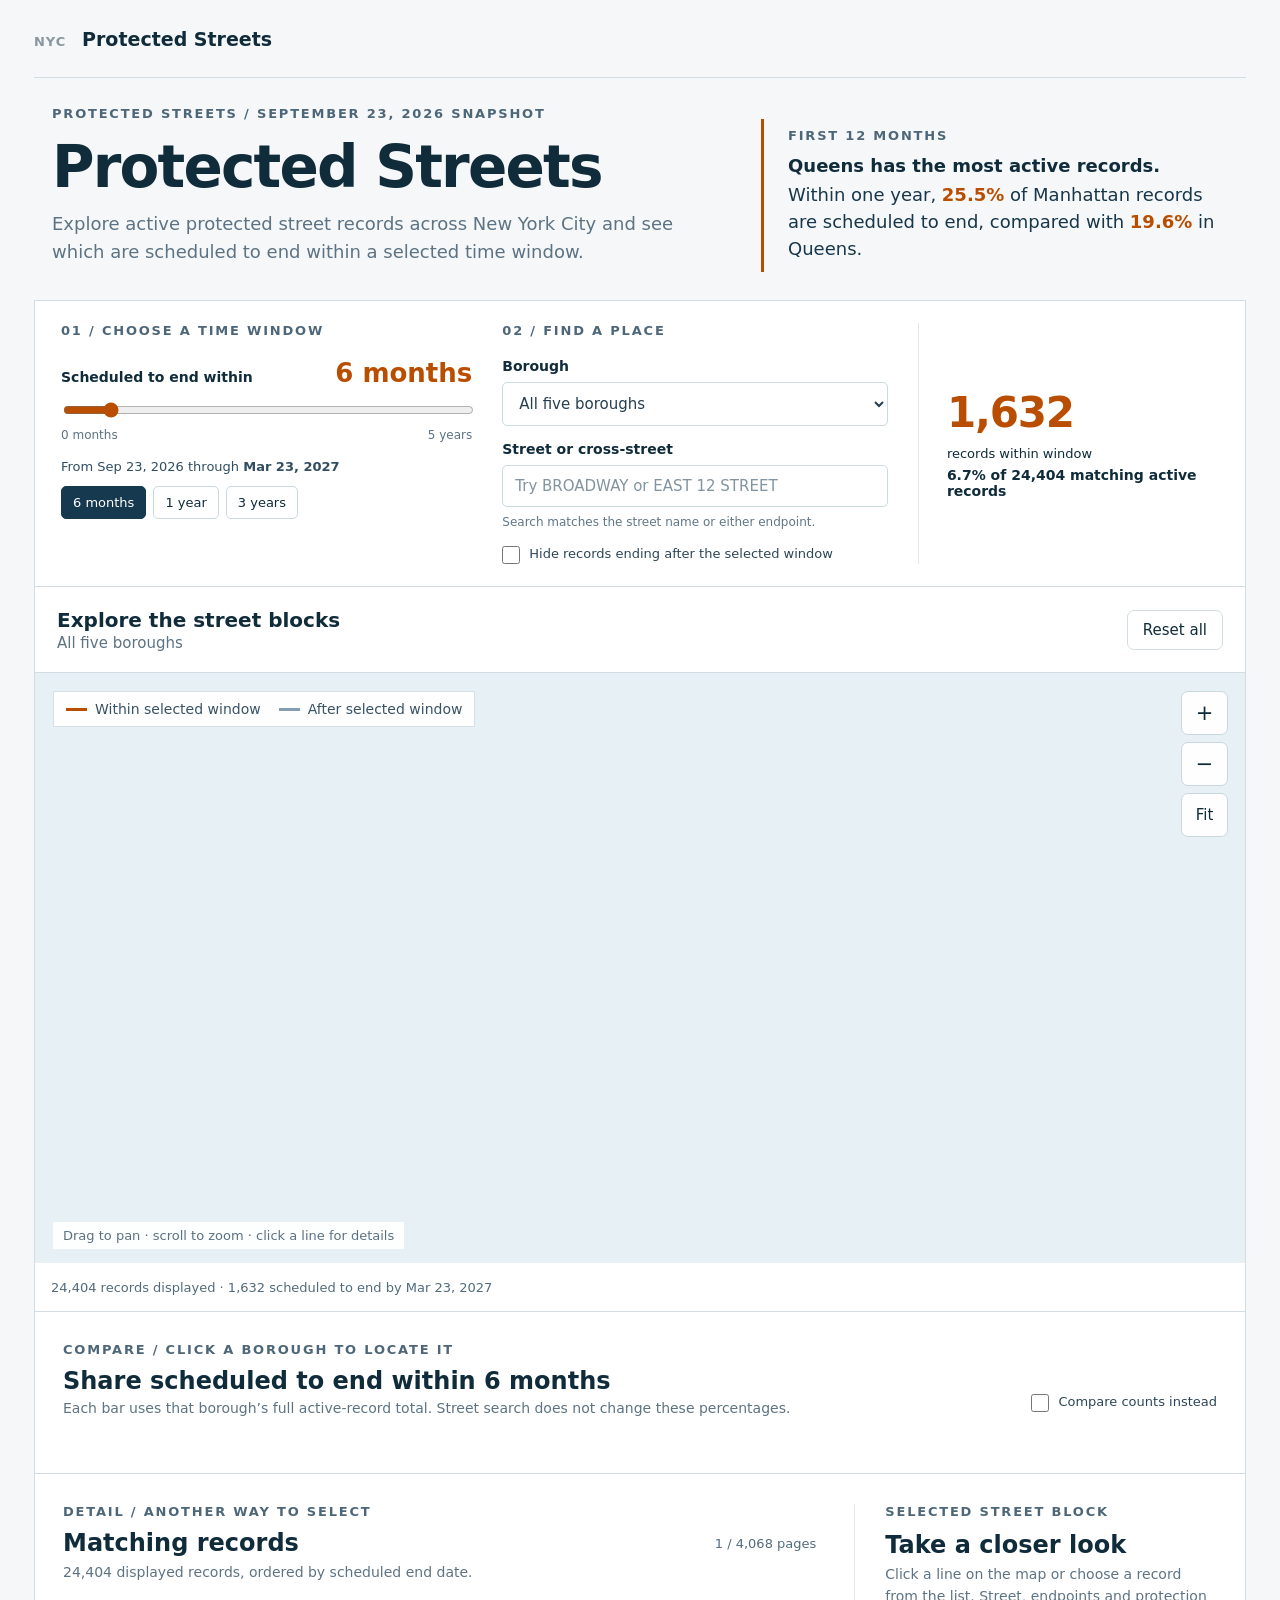
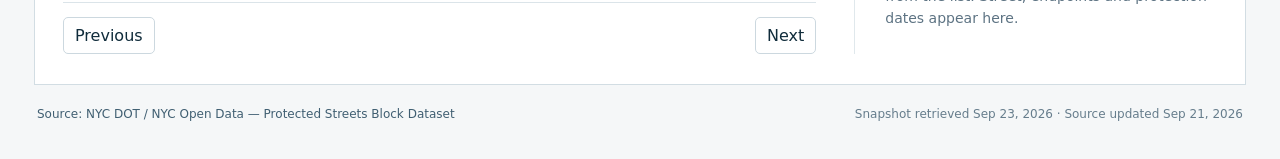
==== index.html @ 44df9398 "Add files via upload Upload interactive protected streets website" ====
<!doctype html>
<html lang="en">
<head>
<meta charset="utf-8">
<meta name="viewport" content="width=device-width,initial-scale=1">
<title>NYC Protected Streets</title>
<link rel="stylesheet" href="styles.css">
</head>
<body>
<div class="page">
  <nav class="sitebar" aria-label="Site header">
    <div class="brand"><span class="brand-city">NYC</span><span>Protected Streets</span></div>
  </nav>

  <header class="hero">
    <div class="hero-copy">
      <div class="eyebrow">PROTECTED STREETS / SEPTEMBER 23, 2026 SNAPSHOT</div>
      <h1>Protected Streets</h1>
      <p class="subtitle">Explore active protected street records across New York City and see which are scheduled to end within a selected time window.</p>
    </div>
    <div class="insight">
      <div class="kicker">FIRST 12 MONTHS</div>
      <strong>Queens has the most active records.</strong>
      <p>Within one year, <b>25.5%</b> of Manhattan records are scheduled to end, compared with <b>19.6%</b> in Queens.</p>
    </div>
  </header>

  <section class="controls-card" aria-label="Map controls">
    <div class="control-block">
      <div class="step">01 / CHOOSE A TIME WINDOW</div>
      <div class="window-row"><span class="side-label">Scheduled to end within</span><span class="big" id="monthBig">6 months</span></div>
      <input id="months" type="range" min="0" max="60" value="6" step="1" aria-label="Months from September 23 2026">
      <div class="range-labels"><span>0 months</span><span>5 years</span></div>
      <div class="date-line" id="dateLine">From Sep 23, 2026 through <strong>Mar 23, 2027</strong></div>
      <div class="presets"><button data-m="6" class="active">6 months</button><button data-m="12">1 year</button><button data-m="36">3 years</button></div>
    </div>

    <div class="control-block">
      <div class="step">02 / FIND A PLACE</div>
      <div class="field"><label for="borough">Borough</label><select id="borough"><option value="ALL">All five boroughs</option><option value="M">Manhattan</option><option value="X">Bronx</option><option value="B">Brooklyn</option><option value="Q">Queens</option><option value="S">Staten Island</option></select></div>
      <div class="field"><label for="search">Street or cross-street</label><input id="search" type="text" placeholder="Try BROADWAY or EAST 12 STREET"><p class="hint">Search matches the street name or either endpoint.</p></div>
      <label class="check"><input id="hideLater" type="checkbox"><span>Hide records ending after the selected window</span></label>
    </div>

    <div class="metric" aria-live="polite">
      <div class="metric-line"><span class="num" id="metricNum">1,632</span><span class="desc">records within window</span></div>
      <div class="pct" id="metricPct">6.7% of 24,404 matching active records</div>
    </div>
  </section>

  <section class="map-card">
    <div class="maphead">
      <div><h2>Explore the street blocks</h2><p id="scopeSubtitle">All five boroughs</p></div>
      <button class="reset" id="resetBtn">Reset all</button>
    </div>
    <div class="mapwrap" id="mapwrap">
      <canvas id="map" tabindex="0" aria-label="Interactive map of protected street block records"></canvas>
      <div class="legend"><span><i class="swatch soon"></i>Within selected window</span><span><i class="swatch later"></i>After selected window</span></div>
      <div class="maptools"><button id="zoomIn" aria-label="Zoom in">+</button><button id="zoomOut" aria-label="Zoom out">−</button><button id="fitBtn">Fit</button></div>
      <div class="details" id="details"><button class="close" id="detailsClose" aria-label="Close details">×</button><h3 id="detailTitle"></h3><p id="detailText"></p></div>
      <div class="maphelp">Drag to pan · scroll to zoom · click a line for details</div>
    </div>
    <div class="mapfoot"><span id="footCount">24,404 records displayed · 1,632 scheduled to end by Mar 23, 2027</span></div>
  </section>

  <section class="compare-section">
    <div class="section-kicker">COMPARE / CLICK A BOROUGH TO LOCATE IT</div>
    <div class="compare-title-row">
      <div><h2 id="compareTitle">Share scheduled to end within 6 months</h2><p>Each bar uses that borough’s full active-record total. Street search does not change these percentages.</p></div>
      <label class="check compare-toggle"><input id="compareCounts" type="checkbox"><span>Compare counts instead</span></label>
    </div>
    <div class="bars" id="bars"></div>
  </section>

  <section class="records-section">
    <div class="records-list-wrap">
      <div class="section-kicker">DETAIL / ANOTHER WAY TO SELECT</div>
      <div class="records-heading"><div><h2>Matching records</h2><p id="recordSummary">24,404 displayed records, ordered by scheduled end date.</p></div><div class="page-count" id="pageCount">1 / 4,068 pages</div></div>
      <div class="record-list" id="recordList"></div>
      <div class="pager"><button id="prevPage">Previous</button><button id="nextPage">Next</button></div>
    </div>
    <div class="selected-panel">
      <div class="section-kicker">SELECTED STREET BLOCK</div>
      <h2 id="selectedHeading">Take a closer look</h2>
      <p id="selectedBody">Click a line on the map or choose a record from the list. Street, endpoints and protection dates appear here.</p>
    </div>
  </section>

  <footer class="source-footer">
    <a href="https://data.cityofnewyork.us/Transportation/Protected-Streets-Block-Dataset-/wyih-3nzf" target="_blank" rel="noopener">Source: NYC DOT / NYC Open Data — Protected Streets Block Dataset</a>
    <span>Snapshot retrieved Sep 23, 2026 · Source updated Sep 21, 2026</span>
  </footer>
</div>

<script src="data/streets.js"></script>
<script src="app.js"></script>
</body>
</html>
---- styles.css ----
:root{
  --ink:#102c3b;--muted:#5d7383;--rule:#d2dde3;--page:#f5f7f8;--paper:#fff;
  --map:#e7f0f5;--later:#819daf;--soon:#b94d00;--navy:#17394f;--soft:#f7fafb;
}
*{box-sizing:border-box}
html,body{margin:0;padding:0;background:var(--page);color:var(--ink);font-family:Inter,ui-sans-serif,system-ui,-apple-system,BlinkMacSystemFont,"Segoe UI",Arial,sans-serif}
body{min-height:100vh}button,input,select{font:inherit}button{color:var(--ink)}
.page{max-width:1460px;margin:0 auto;padding:0 34px 38px}
.sitebar{height:78px;display:flex;align-items:center;border-bottom:1px solid var(--rule);margin-bottom:28px}
.brand{display:flex;gap:16px;align-items:baseline;font-size:19px;font-weight:800}.brand-city{font-size:13px;color:#8a969f;letter-spacing:.9px}
.hero{display:grid;grid-template-columns:1.22fr .9fr;gap:76px;align-items:start;margin:0 18px 28px}
.eyebrow,.kicker,.section-kicker,.step{font-size:13px;letter-spacing:1.8px;font-weight:800;color:#4d6779;text-transform:uppercase}
h1{font-size:58px;line-height:1;letter-spacing:-1.8px;margin:17px 0 14px;font-weight:820}.subtitle{font-size:18px;line-height:1.55;color:var(--muted);max-width:720px;margin:0}
.insight{border-left:3px solid var(--soon);padding:9px 0 10px 24px;margin-top:13px}.insight .kicker{margin-bottom:12px}.insight strong{display:block;font-size:18px;margin-bottom:5px}.insight p{font-size:18px;line-height:1.5;margin:0;color:#18374a}.insight b{color:var(--soon)}
.controls-card{background:var(--paper);border:1px solid var(--rule);display:grid;grid-template-columns:1.12fr 1.05fr .82fr;gap:30px;padding:22px 26px;margin-bottom:0}
.control-block{min-width:0}.step{margin-bottom:20px}.window-row{display:flex;justify-content:space-between;gap:16px;align-items:baseline;margin-bottom:12px}.side-label{font-size:14px;font-weight:750}.big{font-size:26px;color:var(--soon);font-weight:820;white-space:nowrap}
input[type=range]{width:100%;accent-color:var(--soon)}.range-labels{display:flex;justify-content:space-between;font-size:12px;color:var(--muted);margin:6px 0 17px}.date-line{font-size:13px;color:#314e61;margin-bottom:12px}.date-line strong{font-weight:800}.presets{display:flex;gap:7px}.presets button{padding:8px 11px;border:1px solid #cbd8df;border-radius:5px;background:#fff;cursor:pointer;font-size:13px}.presets button.active{background:var(--navy);border-color:var(--navy);color:#fff}
.field{margin-bottom:15px}.field label{display:block;font-size:14px;font-weight:750;margin-bottom:8px}.field select,.field input[type=text]{width:100%;border:1px solid #cbd9e1;border-radius:5px;background:#fff;padding:11px 12px;font-size:15px;color:#253f51}.field input::placeholder{color:#8294a0}.hint{font-size:12px;color:#607687;line-height:1.45;margin:7px 0 0}.check{display:flex;gap:9px;align-items:flex-start;font-size:13px;color:#2c4658}.check input{width:18px;height:18px;margin:0;accent-color:var(--navy);flex:0 0 auto}
.metric{border-left:1px solid #e0e8ec;padding-left:28px;display:flex;flex-direction:column;justify-content:center}.metric-line{display:flex;gap:9px;align-items:baseline;flex-wrap:wrap}.metric .num{font-size:42px;color:var(--soon);font-weight:820;letter-spacing:-1.2px}.metric .desc{font-size:13px}.metric .pct{font-size:14px;font-weight:780;margin-top:6px}
.map-card{background:var(--paper);border:1px solid var(--rule);border-top:0}.maphead{height:86px;display:flex;align-items:center;justify-content:space-between;padding:0 22px;border-bottom:1px solid var(--rule)}.maphead h2{font-size:20px;margin:0 0 2px}.maphead p{margin:0;font-size:15px;color:var(--muted)}.reset{border:1px solid var(--rule);background:#fff;border-radius:7px;padding:10px 15px;font-size:15px;cursor:pointer}.reset:hover{background:var(--soft)}
.mapwrap{position:relative;height:590px;overflow:hidden;background:var(--map)}#map{width:100%;height:100%;display:block;cursor:grab;outline:none;touch-action:none}.dragging #map{cursor:grabbing}
.legend{position:absolute;top:18px;left:18px;background:rgba(255,255,255,.94);border:1px solid #d6e0e5;padding:9px 12px;display:flex;gap:18px;font-size:14px;color:#385266;z-index:2}.legend span{display:flex;align-items:center;gap:8px}.swatch{width:21px;height:3px;display:inline-block}.soon{background:var(--soon)}.later{background:var(--later)}
.maptools{position:absolute;right:17px;top:18px;display:flex;flex-direction:column;gap:7px;z-index:2}.maptools button{width:47px;height:44px;background:rgba(255,255,255,.96);border:1px solid #c9d7df;border-radius:7px;font-size:21px;cursor:pointer}.maptools button:last-child{font-size:15px}.maphelp{position:absolute;left:18px;bottom:14px;background:rgba(255,255,255,.92);padding:6px 10px;font-size:13px;color:#5a7182;z-index:2}
.details{position:absolute;left:18px;bottom:54px;max-width:430px;background:rgba(255,255,255,.98);border:1px solid #cbd9e1;box-shadow:0 7px 22px rgba(16,44,59,.14);padding:14px 38px 14px 15px;z-index:5;display:none}.details.show{display:block}.details h3{font-size:15px;margin:0 0 5px}.details p{font-size:13px;line-height:1.5;margin:2px 0;color:#4d6575}.details .close{position:absolute;right:9px;top:7px;border:0;background:transparent;font-size:20px;cursor:pointer;color:#5e7585}.mapfoot{height:48px;display:flex;align-items:center;padding:0 16px;font-size:13px;color:#526b7c}
.compare-section,.records-section{background:#fff;border:1px solid var(--rule);border-top:0;padding:30px 28px}.compare-title-row{display:flex;justify-content:space-between;gap:30px;align-items:flex-end;margin-top:10px}.compare-title-row h2{font-size:24px;margin:0 0 5px}.compare-title-row p{margin:0;color:var(--muted);font-size:14px}.compare-toggle{white-space:nowrap;margin-bottom:4px}.bars{margin-top:27px;display:grid;gap:19px}.bar-row{display:grid;grid-template-columns:120px 1fr 95px;gap:16px;align-items:center;cursor:pointer;border-radius:6px;padding:3px 5px}.bar-row:hover{background:#f7fafb}.bar-label{font-size:14px}.bar-track{height:12px;background:#edf2f5;border-radius:999px;overflow:hidden}.bar-fill{height:100%;background:var(--soon);border-radius:999px;min-width:1px}.bar-value{text-align:right;font-size:13px;color:#314d5f;font-variant-numeric:tabular-nums}.bar-row.active .bar-label{font-weight:800}.bar-row.active{outline:1px solid #d7e2e8}
.records-section{display:grid;grid-template-columns:1.35fr .65fr;gap:38px}.records-heading{display:flex;justify-content:space-between;gap:20px;align-items:start;margin-top:10px}.records-heading h2,.selected-panel h2{font-size:24px;margin:0 0 5px}.records-heading p,.selected-panel p{margin:0;color:var(--muted);font-size:14px;line-height:1.55}.page-count{font-size:13px;color:#536d7e;white-space:nowrap;padding-top:7px}.record-list{margin-top:18px;border-top:1px solid #dbe4e9}.record-row{display:grid;grid-template-columns:1fr auto;gap:18px;padding:14px 8px;border-bottom:1px solid #e2e9ed;cursor:pointer}.record-row:hover{background:#f8fafb}.record-row.selected{background:#fff8f2}.record-street{font-weight:790;font-size:14px;margin-bottom:3px}.record-meta{font-size:13px;color:#5f7483}.record-date{font-size:13px;white-space:nowrap;color:#314d5f}.pager{display:flex;justify-content:space-between;margin-top:14px}.pager button{border:1px solid #ccd8df;background:#fff;border-radius:5px;padding:8px 11px;cursor:pointer}.pager button:disabled{opacity:.35;cursor:not-allowed}.selected-panel{border-left:1px solid #e0e8ec;padding-left:30px}.selected-panel .section-kicker{margin-bottom:12px}.selected-panel .selected-details{margin-top:16px;padding-top:14px;border-top:1px solid #dbe4e9}.selected-details b{display:block;font-size:12px;letter-spacing:.4px;text-transform:uppercase;color:#5f7483;margin-bottom:3px}.selected-details span{font-size:14px;line-height:1.45}.selected-details div{margin-bottom:12px}
.source-footer{display:flex;justify-content:space-between;gap:20px;align-items:center;padding:22px 3px 0;color:#667d8c;font-size:12px}.source-footer a{color:#405f72;text-decoration:none}.source-footer a:hover{text-decoration:underline}
@media(max-width:980px){.page{padding:0 20px 30px}.hero{grid-template-columns:1fr;gap:20px;margin:0 0 24px}.insight{margin-top:0}.controls-card{grid-template-columns:1fr 1fr}.metric{grid-column:1/-1;border-left:0;border-top:1px solid #e0e8ec;padding:18px 0 0}.mapwrap{height:520px}.records-section{grid-template-columns:1fr}.selected-panel{border-left:0;border-top:1px solid #e0e8ec;padding:25px 0 0}.source-footer{flex-direction:column;align-items:flex-start}h1{font-size:48px}}
@media(max-width:640px){.page{padding:0 10px 24px}.sitebar{height:62px;margin-bottom:20px}.brand{font-size:17px}.hero{margin:0 5px 20px}h1{font-size:42px}.subtitle,.insight p{font-size:15px}.controls-card{grid-template-columns:1fr;padding:19px 17px}.metric{grid-column:auto}.maphead{padding:0 15px}.mapwrap{height:470px}.legend{gap:10px;font-size:12px;flex-wrap:wrap;right:72px}.maphelp{font-size:11px}.compare-section,.records-section{padding:25px 18px}.compare-title-row{display:block}.compare-toggle{margin-top:15px}.bar-row{grid-template-columns:92px 1fr 74px;gap:9px}.source-footer{padding:18px 5px 0}.records-heading{display:block}.page-count{margin-top:8px}.record-row{grid-template-columns:1fr}.record-date{justify-self:start}}
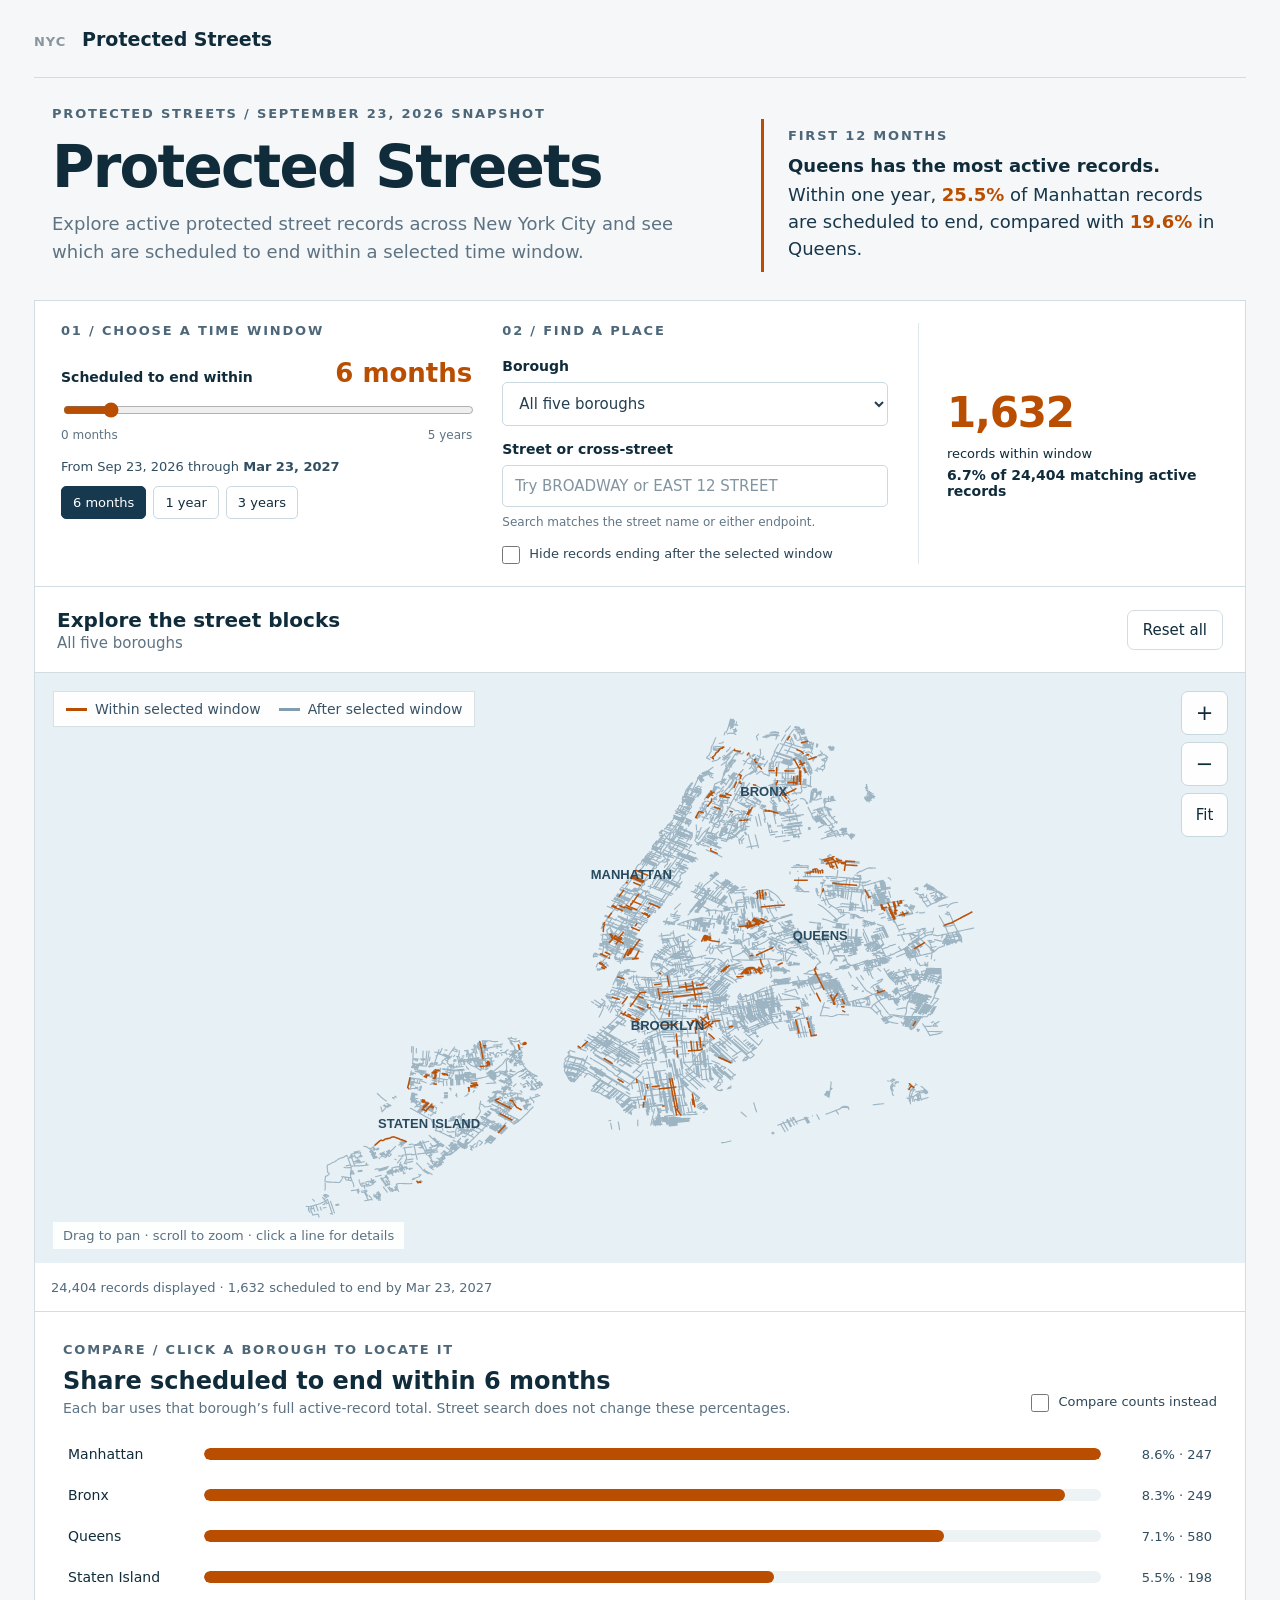
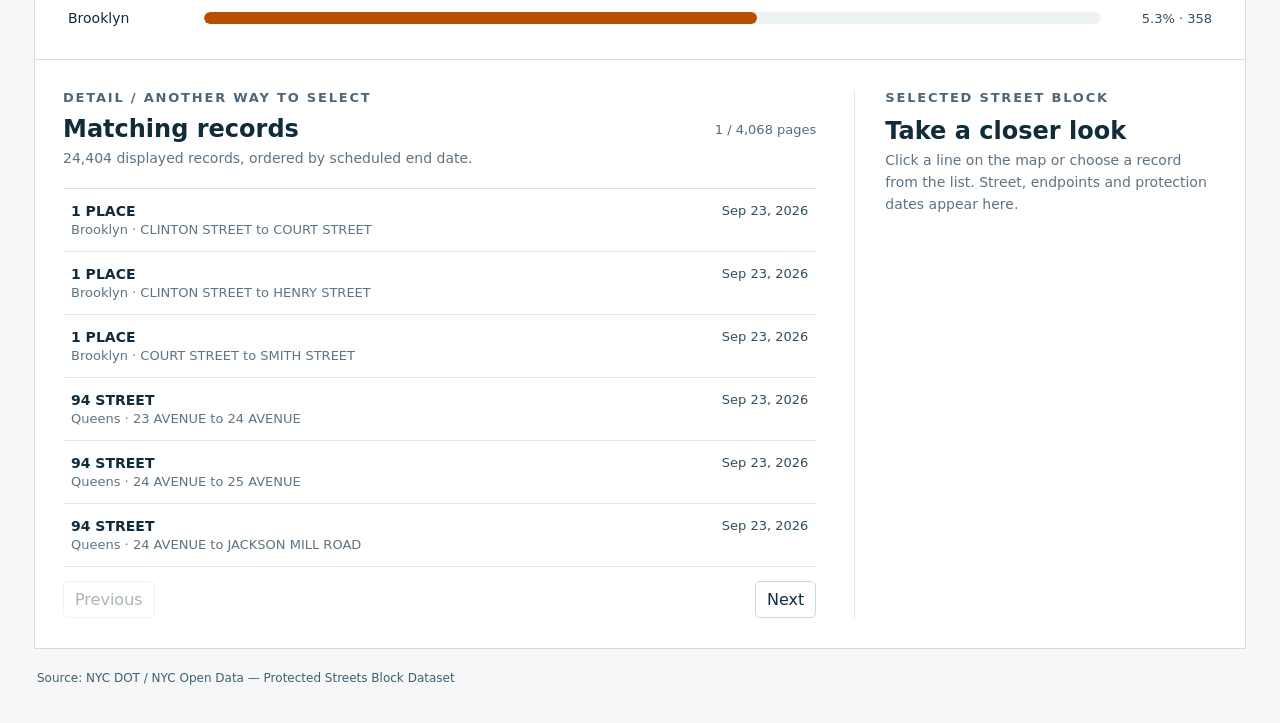
==== commit 0ab30c1f: "Add files via upload" ====
--- a/index.html
+++ b/index.html
@@ -4,7 +4,38 @@
 <meta charset="utf-8">
 <meta name="viewport" content="width=device-width,initial-scale=1">
 <title>NYC Protected Streets</title>
-<link rel="stylesheet" href="styles.css">
+<style>
+:root{
+  --ink:#102c3b;--muted:#5d7383;--rule:#d2dde3;--page:#f5f7f8;--paper:#fff;
+  --map:#e7f0f5;--later:#819daf;--soon:#b94d00;--navy:#17394f;--soft:#f7fafb;
+}
+*{box-sizing:border-box}
+html,body{margin:0;padding:0;background:var(--page);color:var(--ink);font-family:Inter,ui-sans-serif,system-ui,-apple-system,BlinkMacSystemFont,"Segoe UI",Arial,sans-serif}
+body{min-height:100vh}button,input,select{font:inherit}button{color:var(--ink)}
+.page{max-width:1460px;margin:0 auto;padding:0 34px 38px}
+.sitebar{height:78px;display:flex;align-items:center;border-bottom:1px solid var(--rule);margin-bottom:28px}
+.brand{display:flex;gap:16px;align-items:baseline;font-size:19px;font-weight:800}.brand-city{font-size:13px;color:#8a969f;letter-spacing:.9px}
+.hero{display:grid;grid-template-columns:1.22fr .9fr;gap:76px;align-items:start;margin:0 18px 28px}
+.eyebrow,.kicker,.section-kicker,.step{font-size:13px;letter-spacing:1.8px;font-weight:800;color:#4d6779;text-transform:uppercase}
+h1{font-size:58px;line-height:1;letter-spacing:-1.8px;margin:17px 0 14px;font-weight:820}.subtitle{font-size:18px;line-height:1.55;color:var(--muted);max-width:720px;margin:0}
+.insight{border-left:3px solid var(--soon);padding:9px 0 10px 24px;margin-top:13px}.insight .kicker{margin-bottom:12px}.insight strong{display:block;font-size:18px;margin-bottom:5px}.insight p{font-size:18px;line-height:1.5;margin:0;color:#18374a}.insight b{color:var(--soon)}
+.controls-card{background:var(--paper);border:1px solid var(--rule);display:grid;grid-template-columns:1.12fr 1.05fr .82fr;gap:30px;padding:22px 26px;margin-bottom:0}
+.control-block{min-width:0}.step{margin-bottom:20px}.window-row{display:flex;justify-content:space-between;gap:16px;align-items:baseline;margin-bottom:12px}.side-label{font-size:14px;font-weight:750}.big{font-size:26px;color:var(--soon);font-weight:820;white-space:nowrap}
+input[type=range]{width:100%;accent-color:var(--soon)}.range-labels{display:flex;justify-content:space-between;font-size:12px;color:var(--muted);margin:6px 0 17px}.date-line{font-size:13px;color:#314e61;margin-bottom:12px}.date-line strong{font-weight:800}.presets{display:flex;gap:7px}.presets button{padding:8px 11px;border:1px solid #cbd8df;border-radius:5px;background:#fff;cursor:pointer;font-size:13px}.presets button.active{background:var(--navy);border-color:var(--navy);color:#fff}
+.field{margin-bottom:15px}.field label{display:block;font-size:14px;font-weight:750;margin-bottom:8px}.field select,.field input[type=text]{width:100%;border:1px solid #cbd9e1;border-radius:5px;background:#fff;padding:11px 12px;font-size:15px;color:#253f51}.field input::placeholder{color:#8294a0}.hint{font-size:12px;color:#607687;line-height:1.45;margin:7px 0 0}.check{display:flex;gap:9px;align-items:flex-start;font-size:13px;color:#2c4658}.check input{width:18px;height:18px;margin:0;accent-color:var(--navy);flex:0 0 auto}
+.metric{border-left:1px solid #e0e8ec;padding-left:28px;display:flex;flex-direction:column;justify-content:center}.metric-line{display:flex;gap:9px;align-items:baseline;flex-wrap:wrap}.metric .num{font-size:42px;color:var(--soon);font-weight:820;letter-spacing:-1.2px}.metric .desc{font-size:13px}.metric .pct{font-size:14px;font-weight:780;margin-top:6px}
+.map-card{background:var(--paper);border:1px solid var(--rule);border-top:0}.maphead{height:86px;display:flex;align-items:center;justify-content:space-between;padding:0 22px;border-bottom:1px solid var(--rule)}.maphead h2{font-size:20px;margin:0 0 2px}.maphead p{margin:0;font-size:15px;color:var(--muted)}.reset{border:1px solid var(--rule);background:#fff;border-radius:7px;padding:10px 15px;font-size:15px;cursor:pointer}.reset:hover{background:var(--soft)}
+.mapwrap{position:relative;height:590px;overflow:hidden;background:var(--map)}#map{width:100%;height:100%;display:block;cursor:grab;outline:none;touch-action:none}.dragging #map{cursor:grabbing}
+.legend{position:absolute;top:18px;left:18px;background:rgba(255,255,255,.94);border:1px solid #d6e0e5;padding:9px 12px;display:flex;gap:18px;font-size:14px;color:#385266;z-index:2}.legend span{display:flex;align-items:center;gap:8px}.swatch{width:21px;height:3px;display:inline-block}.soon{background:var(--soon)}.later{background:var(--later)}
+.maptools{position:absolute;right:17px;top:18px;display:flex;flex-direction:column;gap:7px;z-index:2}.maptools button{width:47px;height:44px;background:rgba(255,255,255,.96);border:1px solid #c9d7df;border-radius:7px;font-size:21px;cursor:pointer}.maptools button:last-child{font-size:15px}.maphelp{position:absolute;left:18px;bottom:14px;background:rgba(255,255,255,.92);padding:6px 10px;font-size:13px;color:#5a7182;z-index:2}
+.details{position:absolute;left:18px;bottom:54px;max-width:430px;background:rgba(255,255,255,.98);border:1px solid #cbd9e1;box-shadow:0 7px 22px rgba(16,44,59,.14);padding:14px 38px 14px 15px;z-index:5;display:none}.details.show{display:block}.details h3{font-size:15px;margin:0 0 5px}.details p{font-size:13px;line-height:1.5;margin:2px 0;color:#4d6575}.details .close{position:absolute;right:9px;top:7px;border:0;background:transparent;font-size:20px;cursor:pointer;color:#5e7585}.mapfoot{height:48px;display:flex;align-items:center;padding:0 16px;font-size:13px;color:#526b7c}
+.compare-section,.records-section{background:#fff;border:1px solid var(--rule);border-top:0;padding:30px 28px}.compare-title-row{display:flex;justify-content:space-between;gap:30px;align-items:flex-end;margin-top:10px}.compare-title-row h2{font-size:24px;margin:0 0 5px}.compare-title-row p{margin:0;color:var(--muted);font-size:14px}.compare-toggle{white-space:nowrap;margin-bottom:4px}.bars{margin-top:27px;display:grid;gap:19px}.bar-row{display:grid;grid-template-columns:120px 1fr 95px;gap:16px;align-items:center;cursor:pointer;border-radius:6px;padding:3px 5px}.bar-row:hover{background:#f7fafb}.bar-label{font-size:14px}.bar-track{height:12px;background:#edf2f5;border-radius:999px;overflow:hidden}.bar-fill{height:100%;background:var(--soon);border-radius:999px;min-width:1px}.bar-value{text-align:right;font-size:13px;color:#314d5f;font-variant-numeric:tabular-nums}.bar-row.active .bar-label{font-weight:800}.bar-row.active{outline:1px solid #d7e2e8}
+.records-section{display:grid;grid-template-columns:1.35fr .65fr;gap:38px}.records-heading{display:flex;justify-content:space-between;gap:20px;align-items:start;margin-top:10px}.records-heading h2,.selected-panel h2{font-size:24px;margin:0 0 5px}.records-heading p,.selected-panel p{margin:0;color:var(--muted);font-size:14px;line-height:1.55}.page-count{font-size:13px;color:#536d7e;white-space:nowrap;padding-top:7px}.record-list{margin-top:18px;border-top:1px solid #dbe4e9}.record-row{display:grid;grid-template-columns:1fr auto;gap:18px;padding:14px 8px;border-bottom:1px solid #e2e9ed;cursor:pointer}.record-row:hover{background:#f8fafb}.record-row.selected{background:#fff8f2}.record-street{font-weight:790;font-size:14px;margin-bottom:3px}.record-meta{font-size:13px;color:#5f7483}.record-date{font-size:13px;white-space:nowrap;color:#314d5f}.pager{display:flex;justify-content:space-between;margin-top:14px}.pager button{border:1px solid #ccd8df;background:#fff;border-radius:5px;padding:8px 11px;cursor:pointer}.pager button:disabled{opacity:.35;cursor:not-allowed}.selected-panel{border-left:1px solid #e0e8ec;padding-left:30px}.selected-panel .section-kicker{margin-bottom:12px}.selected-panel .selected-details{margin-top:16px;padding-top:14px;border-top:1px solid #dbe4e9}.selected-details b{display:block;font-size:12px;letter-spacing:.4px;text-transform:uppercase;color:#5f7483;margin-bottom:3px}.selected-details span{font-size:14px;line-height:1.45}.selected-details div{margin-bottom:12px}
+.source-footer{display:flex;justify-content:space-between;gap:20px;align-items:center;padding:22px 3px 0;color:#667d8c;font-size:12px}.source-footer a{color:#405f72;text-decoration:none}.source-footer a:hover{text-decoration:underline}
+@media(max-width:980px){.page{padding:0 20px 30px}.hero{grid-template-columns:1fr;gap:20px;margin:0 0 24px}.insight{margin-top:0}.controls-card{grid-template-columns:1fr 1fr}.metric{grid-column:1/-1;border-left:0;border-top:1px solid #e0e8ec;padding:18px 0 0}.mapwrap{height:520px}.records-section{grid-template-columns:1fr}.selected-panel{border-left:0;border-top:1px solid #e0e8ec;padding:25px 0 0}.source-footer{flex-direction:column;align-items:flex-start}h1{font-size:48px}}
+@media(max-width:640px){.page{padding:0 10px 24px}.sitebar{height:62px;margin-bottom:20px}.brand{font-size:17px}.hero{margin:0 5px 20px}h1{font-size:42px}.subtitle,.insight p{font-size:15px}.controls-card{grid-template-columns:1fr;padding:19px 17px}.metric{grid-column:auto}.maphead{padding:0 15px}.mapwrap{height:470px}.legend{gap:10px;font-size:12px;flex-wrap:wrap;right:72px}.maphelp{font-size:11px}.compare-section,.records-section{padding:25px 18px}.compare-title-row{display:block}.compare-toggle{margin-top:15px}.bar-row{grid-template-columns:92px 1fr 74px;gap:9px}.source-footer{padding:18px 5px 0}.records-heading{display:block}.page-count{margin-top:8px}.record-row{grid-template-columns:1fr}.record-date{justify-self:start}}
+
+</style>
 </head>
 <body>
 <div class="page">
@@ -88,11 +119,87 @@
 
   <footer class="source-footer">
     <a href="https://data.cityofnewyork.us/Transportation/Protected-Streets-Block-Dataset-/wyih-3nzf" target="_blank" rel="noopener">Source: NYC DOT / NYC Open Data — Protected Streets Block Dataset</a>
-    <span>Snapshot retrieved Sep 23, 2026 · Source updated Sep 21, 2026</span>
   </footer>
 </div>
 
-<script src="data/streets.js"></script>
-<script src="app.js"></script>
+<script>
+window.STREETS_DATA={"audit":{"source":"https://data.cityofnewyork.us/Transportation/Protected-Streets-Block-Dataset-/wyih-3nzf","retrieved":"2026-09-23","source_last_updated":"2026-09-21","reference_date":"2026-09-23","raw_rows":24435,"original_fields":9,"exact_duplicates_removed":1,"deduplicated_rows":24434,"missing_by_field":{"the_geom":0,"oftcode":0,"geoborough":0,"onstreetna":0,"fromstreet":0,"tostreetna":0,"dateprotec":0,"dateprot_1":0,"shape_stle":0},"expired_excluded":30,"future_excluded":0,"invalid_excluded":0,"active_rows":24404,"unique_oft_codes_after_dedup":24408,"five_calendar_year_matches":24434,"borough_counts":{"M":2869,"X":3013,"B":6741,"S":3620,"Q":8161},"expiring_by_2027_09_23":{"M":731,"X":630,"B":1267,"S":783,"Q":1603},"geometry_note":"Coordinates rounded to six decimal places for display only. Original coordinates remain in raw snapshot and cleaned CSV. Length field not converted or analyzed."},"records":[{"i":0,"b":"M","s":"1 AVENUE","f":"EAST 12 STREET","t":"EAST 13 STREET","a":"2022-09-20","e":"2027-09-20","o":"110010117230117250","l":[[[-73.983536,40.730008],[-73.983069,40.730655]]]},{"i":1,"b":"M","s":"1 AVENUE","f":"EAST 13 STREET","t":"EAST 14 STREET","a":"2022-09-20","e":"2027-09-20","o":"110010117250117270","l":[[[-73.983069,40.730655],[-73.982556,40.73135]]]},{"i":2,"b":"M","s":"1 AVENUE","f":"EAST 23 STREET","t":"EAST 24 STREET","a":"2022-05-31","e":"2027-05-31","o":"110010117450117470","l":[[[-73.978541,40.736888],[-73.978052,40.737554]]]},{"i":3,"b":"M","s":"1 AVENUE","f":"EAST 24 STREET","t":"EAST 25 STREET","a":"2022-05-31","e":"2027-05-31","o":"110010117470117490","l":[[[-73.978052,40.737554],[-73.977603,40.738172]]]},{"i":4,"b":"M","s":"1 AVENUE","f":"EAST 25 STREET","t":"EAST 26 STREET","a":"2022-05-31","e":"2027-05-31","o":"110010117490117510","l":[[[-73.977603,40.738172],[-73.977148,40.738795]]]},{"i":5,"b":"M","s":"1 AVENUE","f":"EAST 28 STREET","t":"EAST 29 STREET","a":"2022-05-31","e":"2027-05-31","o":"110010117550117570","l":[[[-73.975798,40.740645],[-73.976146,40.74017],[-73.976251,40.740023]]]},{"i":6,"b":"M","s":"1 AVENUE","f":"EAST 29 STREET","t":"EAST 30 STREET","a":"2022-05-27","e":"2027-05-27","o":"110010117570117590","l":[[[-73.975798,40.740645],[-73.975343,40.741275]]]},{"i":7,"b":"M","s":"1 AVENUE","f":"EAST 30 STREET","t":"EAST 33 STREET","a":"2022-05-26","e":"2027-05-26","o":"110010117590117650","l":[[[-73.974011,40.743099],[-73.974174,40.74289],[-73.974868,40.741926],[-73.974868,40.741926],[-73.974868,40.741925],[-73.9749,40.741882],[-73.975343,40.741275]]]},{"i":8,"b":"M","s":"1 AVENUE","f":"EAST 33 STREET","t":"EAST 34 STREET","a":"2022-05-26","e":"2027-05-26","o":"110010117650117670","l":[[[-73.974011,40.743099],[-73.973508,40.743782]]]},{"i":9,"b":"M","s":"1 AVENUE","f":"EAST 43 STREET","t":"EAST 44 STREET","a":"2024-07-26","e":"2029-07-26","o":"110010117850117870","l":[[[-73.968908,40.750112],[-73.96891,40.75011],[-73.96932,40.749517]]]},{"i":10,"b":"M","s":"1 AVENUE","f":"EAST 44 STREET","t":"EAST 45 STREET","a":"2024-07-26","e":"2029-07-26","o":"110010117870117890","l":[[[-73.968427,40.750764],[-73.968876,40.750155],[-73.968908,40.750112]]]},{"i":11,"b":"M","s":"1 AVENUE","f":"EAST 45 STREET","t":"EAST 46 STREET","a":"2024-07-29","e":"2029-07-29","o":"110010117890117910","l":[[[-73.967974,40.751366],[-73.968427,40.750764]]]},{"i":12,"b":"M","s":"1 AVENUE","f":"EAST 46 STREET","t":"EAST 47 STREET","a":"2024-07-30","e":"2029-07-30","o":"110010117910117930","l":[[[-73.967588,40.751894],[-73.967728,40.751695],[-73.967777,40.751626],[-73.967974,40.751366]]]},{"i":13,"b":"M","s":"1 AVENUE","f":"EAST 47 STREET","t":"EAST 48 STREET","a":"2024-07-30","e":"2029-07-30","o":"110010117930117950","l":[[[-73.967067,40.752621],[-73.967192,40.752451],[-73.967588,40.751894]]]},{"i":14,"b":"M","s":"1 AVENUE","f":"EAST 48 STREET","t":"EAST 49 STREET","a":"2024-07-30","e":"2029-07-30","o":"110010117950117970","l":[[[-73.966616,40.753243],[-73.966655,40.753189],[-73.966779,40.753019],[-73.966948,40.752785],[-73.967067,40.752621]]]},{"i":15,"b":"M","s":"1 AVENUE","f":"EAST 57 STREET","t":"EAST 58 STREET","a":"2026-09-09","e":"2031-09-09","o":"110010118130118150","l":[[[-73.962924,40.758309],[-73.962433,40.758981]]]},{"i":16,"b":"M","s":"1 AVENUE","f":"EAST 58 STREET","t":"EAST 59 STREET","a":"2026-09-09","e":"2031-09-09","o":"110010118150118170","l":[[[-73.962433,40.758981],[-73.961966,40.759619]]]},{"i":17,"b":"M","s":"1 AVENUE","f":"EAST 59 STREET","t":"ED KOCH QUEENSBORO BRIDGE APPR","a":"2026-09-09","e":"2031-09-09","o":"110010118170197910","l":[[[-73.961966,40.759619],[-73.961777,40.75988]]]},{"i":18,"b":"M","s":"1 AVENUE","f":"EAST 60 STREET","t":"EAST 61 STREET","a":"2026-09-10","e":"2031-09-10","o":"110010118190118210","l":[[[-73.961522,40.76023],[-73.961068,40.760858]]]},{"i":19,"b":"M","s":"1 AVENUE","f":"EAST 61 STREET","t":"EAST 62 STREET","a":"2024-09-16","e":"2029-09-16","o":"110010118210118230","l":[[[-73.961068,40.760858],[-73.9606,40.761485]]]},{"i":20,"b":"M","s":"1 AVENUE","f":"EAST 62 STREET","t":"EAST 63 STREET","a":"2024-09-16","e":"2029-09-16","o":"110010118230118250","l":[[[-73.9606,40.761485],[-73.960138,40.762106]]]},{"i":21,"b":"M","s":"1 AVENUE","f":"EAST 63 STREET","t":"EAST 64 STREET","a":"2024-09-17","e":"2029-09-17","o":"110010118250118270","l":[[[-73.960138,40.762106],[-73.959694,40.76274]]]},{"i":22,"b":"M","s":"1 AVENUE","f":"EAST 64 STREET","t":"EAST 65 STREET","a":"2024-09-17","e":"2029-09-17","o":"110010118270118290","l":[[[-73.959694,40.76274],[-73.959239,40.763366]]]},{"i":23,"b":"M","s":"1 AVENUE","f":"EAST 65 STREET","t":"EAST 66 STREET","a":"2024-09-17","e":"2029-09-17","o":"110010118290118310","l":[[[-73.959239,40.763366],[-73.958781,40.76399]]]},{"i":24,"b":"M","s":"1 AVENUE","f":"EAST 66 STREET","t":"EAST 67 STREET","a":"2024-09-18","e":"2029-09-18","o":"110010118310118330","l":[[[-73.958781,40.76399],[-73.958321,40.764617]]]},{"i":25,"b":"M","s":"1 AVENUE","f":"EAST 67 STREET","t":"EAST 68 STREET","a":"2024-09-18","e":"2029-09-18","o":"110010118330118350","l":[[[-73.958321,40.764617],[-73.957869,40.765242]]]},{"i":26,"b":"M","s":"1 AVENUE","f":"EAST 68 STREET","t":"EAST 69 STREET","a":"2024-09-18","e":"2029-09-18","o":"110010118350118370","l":[[[-73.957869,40.765242],[-73.957412,40.765869]]]},{"i":27,"b":"M","s":"1 AVENUE","f":"EAST 69 STREET","t":"EAST 70 STREET","a":"2024-09-20","e":"2029-09-20","o":"110010118370118390","l":[[[-73.957412,40.765869],[-73.956956,40.766493]]]},{"i":28,"b":"M","s":"1 AVENUE","f":"EAST 70 STREET","t":"EAST 71 STREET","a":"2024-09-23","e":"2029-09-23","o":"110010118390118410","l":[[[-73.956956,40.766493],[-73.956496,40.767119]]]},{"i":29,"b":"M","s":"1 AVENUE","f":"EAST 71 STREET","t":"EAST 72 STREET","a":"2024-09-23","e":"2029-09-23","o":"110010118410118430","l":[[[-73.956496,40.767119],[-73.955999,40.767804]]]},{"i":30,"b":"M","s":"2 AVENUE","f":"EAST 1 STREET","t":"EAST 2 STREET","a":"2024-10-17","e":"2029-10-17","o":"110110117010117030","l":[[[-73.990819,40.724274],[-73.990342,40.724932]]]},{"i":31,"b":"M","s":"2 AVENUE","f":"EAST 2 STREET","t":"EAST 3 STREET","a":"2024-10-17","e":"2029-10-17","o":"110110117030117050","l":[[[-73.98987,40.725582],[-73.990131,40.725206],[-73.990154,40.725174],[-73.990342,40.724932]]]},{"i":32,"b":"M","s":"2 AVENUE","f":"EAST 3 STREET","t":"EAST 4 STREET","a":"2024-10-17","e":"2029-10-17","o":"110110117050117070","l":[[[-73.98987,40.725582],[-73.989429,40.726187]]]},{"i":33,"b":"M","s":"2 AVENUE","f":"EAST 4 STREET","t":"EAST 5 STREET","a":"2024-10-17","e":"2029-10-17","o":"110110117070117090","l":[[[-73.989429,40.726187],[-73.988985,40.726779]]]},{"i":34,"b":"M","s":"2 AVENUE","f":"EAST 5 STREET","t":"EAST 6 STREET","a":"2024-10-16","e":"2029-10-16","o":"110110117090117110","l":[[[-73.988985,40.726779],[-73.988538,40.727402]]]},{"i":35,"b":"M","s":"2 AVENUE","f":"EAST 9 STREET","t":"EAST 10 STREET","a":"2024-10-15","e":"2029-10-15","o":"110110117170117190","l":[[[-73.98725,40.729186],[-73.986808,40.729777]]]},{"i":36,"b":"M","s":"2 AVENUE","f":"EAST 9 STREET","t":"ST MARKS PLACE","a":"2024-10-16","e":"2029-10-16","o":"110110117170131090","l":[[[-73.987672,40.728595],[-73.98725,40.729186]]]},{"i":37,"b":"M","s":"2 AVENUE","f":"EAST 11 STREET","t":"EAST 12 STREET","a":"2024-10-15","e":"2029-10-15","o":"110110117210117230","l":[[[-73.986375,40.73038],[-73.985909,40.731019]]]},{"i":38,"b":"M","s":"2 AVENUE","f":"EAST 12 STREET","t":"EAST 13 STREET","a":"2024-10-15","e":"2029-10-15","o":"110110117230117250","l":[[[-73.985444,40.731658],[-73.985753,40.731233],[-73.985909,40.731019]]]},{"i":39,"b":"M","s":"2 AVENUE","f":"EAST 13 STREET","t":"EAST 14 STREET","a":"2024-10-15","e":"2029-10-15","o":"110110117250117270","l":[[[-73.985444,40.731658],[-73.984946,40.73235]]]},{"i":40,"b":"M","s":"2 AVENUE","f":"EAST 30 STREET","t":"EAST 31 STREET","a":"2024-05-01","e":"2029-05-01","o":"110110117590117610","l":[[[-73.977683,40.742256],[-73.977206,40.742854]]]},{"i":41,"b":"M","s":"2 AVENUE","f":"EAST 31 STREET","t":"EAST 32 STREET","a":"2024-05-01","e":"2029-05-01","o":"110110117610117630","l":[[[-73.977206,40.742854],[-73.976761,40.743472]]]},{"i":42,"b":"M","s":"2 AVENUE","f":"EAST 32 STREET","t":"EAST 33 STREET","a":"2024-05-01","e":"2029-05-01","o":"110110117630117650","l":[[[-73.976761,40.743472],[-73.976364,40.744099]]]},{"i":43,"b":"M","s":"2 AVENUE","f":"EAST 33 STREET","t":"EAST 34 STREET","a":"2024-04-30","e":"2029-04-30","o":"110110117650117670","l":[[[-73.976364,40.744099],[-73.975881,40.744779]]]},{"i":44,"b":"M","s":"2 AVENUE","f":"EAST 45 STREET","t":"EAST 46 STREET","a":"2024-07-11","e":"2029-07-11","o":"110110117890117910","l":[[[-73.970804,40.751748],[-73.970341,40.752379]]]},{"i":45,"b":"M","s":"2 AVENUE","f":"EAST 46 STREET","t":"EAST 47 STREET","a":"2024-07-11","e":"2029-07-11","o":"110110117910117930","l":[[[-73.970341,40.752379],[-73.969886,40.752999]]]},{"i":46,"b":"M","s":"2 AVENUE","f":"EAST 47 STREET","t":"EAST 48 STREET","a":"2024-07-10","e":"2029-07-10","o":"110110117930117950","l":[[[-73.969886,40.752999],[-73.969431,40.753624]]]},{"i":47,"b":"M","s":"2 AVENUE","f":"EAST 48 STREET","t":"EAST 49 STREET","a":"2024-07-10","e":"2029-07-10","o":"110110117950117970","l":[[[-73.969431,40.753624],[-73.968978,40.754251]]]},{"i":48,"b":"M","s":"2 AVENUE","f":"EAST 49 STREET","t":"EAST 50 STREET","a":"2024-07-10","e":"2029-07-10","o":"110110117970117990","l":[[[-73.968978,40.754251],[-73.96852,40.754876]]]},{"i":49,"b":"M","s":"2 AVENUE","f":"EAST 50 STREET","t":"EAST 51 STREET","a":"2024-07-10","e":"2029-07-10","o":"110110117990118010","l":[[[-73.96852,40.754876],[-73.968066,40.755504]]]},{"i":50,"b":"M","s":"2 AVENUE","f":"EAST 51 STREET","t":"EAST 52 STREET","a":"2024-07-09","e":"2029-07-09","o":"110110118010118030","l":[[[-73.968066,40.755504],[-73.967606,40.756132]]]},{"i":51,"b":"M","s":"2 AVENUE","f":"EAST 52 STREET","t":"EAST 53 STREET","a":"2024-07-09","e":"2029-07-09","o":"110110118030118050","l":[[[-73.967606,40.756132],[-73.967153,40.756765]]]},{"i":52,"b":"M","s":"2 AVENUE","f":"EAST 53 STREET","t":"EAST 54 STREET","a":"2024-07-09","e":"2029-07-09","o":"110110118050118070","l":[[[-73.967153,40.756765],[-73.966702,40.757381]]]},{"i":53,"b":"M","s":"2 AVENUE","f":"EAST 54 STREET","t":"EAST 55 STREET","a":"2024-07-08","e":"2029-07-08","o":"110110118070118090","l":[[[-73.966702,40.757381],[-73.966239,40.758008]]]},{"i":54,"b":"M","s":"2 AVENUE","f":"EAST 55 STREET","t":"EAST 56 STREET","a":"2024-07-08","e":"2029-07-08","o":"110110118090118110","l":[[[-73.966239,40.758008],[-73.965784,40.758633]]]},{"i":55,"b":"M","s":"2 AVENUE","f":"EAST 56 STREET","t":"EAST 57 STREET","a":"2024-07-08","e":"2029-07-08","o":"110110118110118130","l":[[[-73.965784,40.758633],[-73.965293,40.759308]]]},{"i":56,"b":"M","s":"2 AVENUE","f":"EAST 57 STREET","t":"EAST 58 STREET","a":"2022-07-14","e":"2027-07-14","o":"110110118130118150","l":[[[-73.965293,40.759308],[-73.964801,40.759982]]]},{"i":57,"b":"M","s":"2 AVENUE","f":"EAST 79 STREET","t":"EAST 80 STREET","a":"2025-10-16","e":"2030-10-16","o":"110110118570118590","l":[[[-73.955055,40.773337],[-73.954557,40.774021]]]},{"i":58,"b":"M","s":"2 AVENUE","f":"EAST 80 STREET","t":"EAST 81 STREET","a":"2025-10-15","e":"2030-10-15","o":"110110118590118610","l":[[[-73.954557,40.774021],[-73.954093,40.774656]]]},{"i":59,"b":"M","s":"2 AVENUE","f":"EAST 83 STREET","t":"EAST 84 STREET","a":"2025-10-15","e":"2030-10-15","o":"110110118650118670","l":[[[-73.953166,40.775923],[-73.952704,40.776561]]]},{"i":60,"b":"M","s":"2 AVENUE","f":"EAST 84 STREET","t":"EAST 85 STREET","a":"2025-10-15","e":"2030-10-15","o":"110110118670118690","l":[[[-73.952704,40.776561],[-73.95224,40.777194]]]},{"i":61,"b":"M","s":"2 AVENUE","f":"EAST 85 STREET","t":"EAST 86 STREET","a":"2025-10-15","e":"2030-10-15","o":"110110118690118710","l":[[[-73.95224,40.777194],[-73.951742,40.777874]]]},{"i":62,"b":"M","s":"2 AVENUE","f":"EAST 86 STREET","t":"EAST 87 STREET","a":"2025-09-12","e":"2030-09-12","o":"110110118710118730","l":[[[-73.951742,40.777874],[-73.951248,40.778551]]]},{"i":63,"b":"M","s":"2 AVENUE","f":"EAST 87 STREET","t":"EAST 88 STREET","a":"2025-09-12","e":"2030-09-12","o":"110110118730118750","l":[[[-73.951248,40.778551],[-73.950792,40.77918]]]},{"i":64,"b":"M","s":"2 AVENUE","f":"EAST 88 STREET","t":"EAST 89 STREET","a":"2025-09-11","e":"2030-09-11","o":"110110118750118770","l":[[[-73.950792,40.77918],[-73.950336,40.77981]]]},{"i":65,"b":"M","s":"2 AVENUE","f":"EAST 89 STREET","t":"EAST 90 STREET","a":"2025-09-11","e":"2030-09-11","o":"110110118770118790","l":[[[-73.950336,40.77981],[-73.949881,40.780436]]]},{"i":66,"b":"M","s":"2 AVENUE","f":"EAST 90 STREET","t":"EAST 91 STREET","a":"2025-09-11","e":"2030-09-11","o":"110110118790118810","l":[[[-73.949422,40.781059],[-73.949614,40.780798],[-73.949679,40.78071],[-73.949881,40.780436]]]},{"i":67,"b":"M","s":"2 AVENUE","f":"EAST 91 STREET","t":"EAST 92 STREET","a":"2025-09-10","e":"2030-09-10","o":"110110118810118820","l":[[[-73.949422,40.781059],[-73.948962,40.781689]]]},{"i":68,"b":"M","s":"2 AVENUE","f":"EAST 92 STREET","t":"EAST 93 STREET","a":"2025-09-10","e":"2030-09-10","o":"110110118820118830","l":[[[-73.948962,40.781689],[-73.948513,40.782322]]]},{"i":69,"b":"M","s":"2 AVENUE","f":"EAST 93 STREET","t":"EAST 94 STREET","a":"2025-09-10","e":"2030-09-10","o":"110110118830118850","l":[[[-73.948513,40.782322],[-73.948039,40.782942]]]},{"i":70,"b":"M","s":"2 AVENUE","f":"EAST 94 STREET","t":"EAST 95 STREET","a":"2025-09-09","e":"2030-09-09","o":"110110118850118870","l":[[[-73.948039,40.782942],[-73.947578,40.783568]]]},{"i":71,"b":"M","s":"2 AVENUE","f":"EAST 95 STREET","t":"EAST 96 STREET","a":"2025-09-09","e":"2030-09-09","o":"110110118870118890","l":[[[-73.947578,40.783568],[-73.94709,40.784245]]]},{"i":72,"b":"M","s":"2 AVENUE","f":"EAST 96 STREET","t":"EAST 97 STREET","a":"2023-05-11","e":"2028-05-11","o":"110110118890118910","l":[[[-73.94709,40.784245],[-73.946588,40.784941]]]},{"i":73,"b":"M","s":"2 AVENUE","f":"EAST 97 STREET","t":"EAST 99 STREET","a":"2023-05-11","e":"2028-05-11","o":"110110118910118950","l":[[[-73.945695,40.786173],[-73.946104,40.78561],[-73.946154,40.78554],[-73.946367,40.785247],[-73.946451,40.785131],[-73.946588,40.784941]]]},{"i":74,"b":"M","s":"3 AVENUE","f":"EAST 9 STREET","t":"EAST 10 STREET","a":"2024-10-22","e":"2029-10-22","o":"110210117170117190","l":[[[-73.989468,40.730121],[-73.989052,40.730723]]]},{"i":75,"b":"M","s":"3 AVENUE","f":"EAST 9 STREET","t":"STUYVESANT STREET","a":"2024-10-21","e":"2029-10-21","o":"110210117170131790","l":[[[-73.989663,40.729858],[-73.989468,40.730121]]]},{"i":76,"b":"M","s":"3 AVENUE","f":"EAST 10 STREET","t":"EAST 11 STREET","a":"2024-10-22","e":"2029-10-22","o":"110210117190117210","l":[[[-73.989052,40.730723],[-73.988613,40.731323]]]},{"i":77,"b":"M","s":"3 AVENUE","f":"EAST 11 STREET","t":"EAST 12 STREET","a":"2024-10-22","e":"2029-10-22","o":"110210117210117230","l":[[[-73.988613,40.731323],[-73.988153,40.731965]]]},{"i":78,"b":"M","s":"3 AVENUE","f":"EAST 12 STREET","t":"EAST 13 STREET","a":"2023-11-20","e":"2028-11-20","o":"110210117230117250","l":[[[-73.988153,40.731965],[-73.987683,40.732604]]]},{"i":79,"b":"M","s":"3 AVENUE","f":"EAST 13 STREET","t":"EAST 14 STREET","a":"2023-11-09","e":"2028-11-09","o":"110210117250117270","l":[[[-73.987683,40.732604],[-73.98718,40.733292]]]},{"i":80,"b":"M","s":"3 AVENUE","f":"EAST 14 STREET","t":"EAST 15 STREET","a":"2023-10-17","e":"2028-10-17","o":"110210117270117290","l":[[[-73.98718,40.733292],[-73.986679,40.733978]]]},{"i":81,"b":"M","s":"3 AVENUE","f":"EAST 15 STREET","t":"EAST 16 STREET","a":"2023-10-17","e":"2028-10-17","o":"110210117290117310","l":[[[-73.986679,40.733978],[-73.986213,40.734618]]]},{"i":82,"b":"M","s":"3 AVENUE","f":"EAST 16 STREET","t":"EAST 17 STREET","a":"2023-10-17","e":"2028-10-17","o":"110210117310117330","l":[[[-73.986213,40.734618],[-73.985794,40.7352]]]},{"i":83,"b":"M","s":"3 AVENUE","f":"EAST 17 STREET","t":"EAST 18 STREET","a":"2023-10-17","e":"2028-10-17","o":"110210117330117350","l":[[[-73.985794,40.7352],[-73.985361,40.73579]]]},{"i":84,"b":"M","s":"3 AVENUE","f":"EAST 19 STREET","t":"EAST 20 STREET","a":"2023-10-18","e":"2028-10-18","o":"110210117370117390","l":[[[-73.984933,40.736376],[-73.984508,40.736962]]]},{"i":85,"b":"M","s":"3 AVENUE","f":"EAST 20 STREET","t":"EAST 21 STREET","a":"2023-10-18","e":"2028-10-18","o":"110210117390117410","l":[[[-73.984508,40.736962],[-73.984082,40.737546]]]},{"i":86,"b":"M","s":"3 AVENUE","f":"EAST 21 STREET","t":"EAST 22 STREET","a":"2023-10-18","e":"2028-10-18","o":"110210117410117430","l":[[[-73.984082,40.737546],[-73.983631,40.738165]]]},{"i":87,"b":"M","s":"3 AVENUE","f":"EAST 26 STREET","t":"EAST 27 STREET","a":"2021-10-21","e":"2026-10-21","o":"110210117510117530","l":[[[-73.981762,40.740733],[-73.981312,40.741351]]]},{"i":88,"b":"M","s":"3 AVENUE","f":"EAST 27 STREET","t":"EAST 28 STREET","a":"2021-10-21","e":"2026-10-21","o":"110210117530117550","l":[[[-73.981312,40.741351],[-73.98086,40.74197]]]},{"i":89,"b":"M","s":"3 AVENUE","f":"EAST 28 STREET","t":"EAST 29 STREET","a":"2021-10-21","e":"2026-10-21","o":"110210117550117570","l":[[[-73.98086,40.74197],[-73.98041,40.742587]]]},{"i":90,"b":"M","s":"3 AVENUE","f":"EAST 34 STREET","t":"EAST 35 STREET","a":"2025-10-28","e":"2030-10-28","o":"110210117670117690","l":[[[-73.978124,40.745727],[-73.977636,40.746392]]]},{"i":91,"b":"M","s":"3 AVENUE","f":"EAST 35 STREET","t":"EAST 36 STREET","a":"2025-10-28","e":"2030-10-28","o":"110210117690117710","l":[[[-73.977636,40.746392],[-73.977187,40.74701]]]},{"i":92,"b":"M","s":"3 AVENUE","f":"EAST 36 STREET","t":"EAST 37 STREET","a":"2025-10-28","e":"2030-10-28","o":"110210117710117730","l":[[[-73.977187,40.74701],[-73.976735,40.747628]]]},{"i":93,"b":"M","s":"3 AVENUE","f":"EAST 37 STREET","t":"EAST 38 STREET","a":"2025-10-29","e":"2030-10-29","o":"110210117730117750","l":[[[-73.976288,40.748245],[-73.976439,40.748036],[-73.976511,40.747937],[-73.976735,40.747628]]]},{"i":94,"b":"M","s":"3 AVENUE","f":"EAST 38 STREET","t":"EAST 39 STREET","a":"2025-10-29","e":"2030-10-29","o":"110210117750117770","l":[[[-73.976288,40.748245],[-73.975841,40.748886]]]},{"i":95,"b":"M","s":"3 AVENUE","f":"EAST 39 STREET","t":"EAST 40 STREET","a":"2025-10-30","e":"2030-10-30","o":"110210117770117790","l":[[[-73.975841,40.748886],[-73.975383,40.749483]]]},{"i":96,"b":"M","s":"3 AVENUE","f":"EAST 40 STREET","t":"EAST 41 STREET","a":"2025-10-31","e":"2030-10-31","o":"110210117790117810","l":[[[-73.975383,40.749483],[-73.974935,40.7501]]]},{"i":97,"b":"M","s":"3 AVENUE","f":"EAST 41 STREET","t":"EAST 42 STREET","a":"2025-10-31","e":"2030-10-31","o":"110210117810117830","l":[[[-73.974935,40.7501],[-73.974445,40.750765]]]},{"i":98,"b":"M","s":"3 AVENUE","f":"EAST 49 STREET","t":"EAST 50 STREET","a":"2021-10-20","e":"2026-10-20","o":"110210117970117990","l":[[[-73.971217,40.755193],[-73.970759,40.755825]]]},{"i":99,"b":"M","s":"3 AVENUE","f":"EAST 50 STREET","t":"EAST 51 STREET","a":"2023-10-30","e":"2028-10-30","o":"110210117990118010","l":[[[-73.970759,40.755825],[-73.970314,40.756453]]]},{"i":100,"b":"M","s":"3 AVENUE","f":"EAST 51 STREET","t":"EAST 52 STREET","a":"2023-10-30","e":"2028-10-30","o":"110210118010118030","l":[[[-73.970314,40.756453],[-73.969849,40.757076]]]},{"i":101,"b":"M","s":"3 AVENUE","f":"EAST 52 STREET","t":"EAST 53 STREET","a":"2023-10-30","e":"2028-10-30","o":"110210118030118050","l":[[[-73.969849,40.757076],[-73.969394,40.7577]]]},{"i":102,"b":"M","s":"3 AVENUE","f":"EAST 53 STREET","t":"EAST 54 STREET","a":"2023-10-31","e":"2028-10-31","o":"110210118050118070","l":[[[-73.969394,40.7577],[-73.968935,40.75833]]]},{"i":103,"b":"M","s":"3 AVENUE","f":"EAST 54 STREET","t":"EAST 55 STREET","a":"2023-10-31","e":"2028-10-31","o":"110210118070118090","l":[[[-73.968935,40.75833],[-73.96848,40.75895]]]},{"i":104,"b":"M","s":"3 AVENUE","f":"EAST 72 STREET","t":"EAST 73 STREET","a":"2022-08-19","e":"2027-08-19","o":"110210118430118450","l":[[[-73.960602,40.769749],[-73.96011,40.770432]]]},{"i":105,"b":"M","s":"3 AVENUE","f":"EAST 73 STREET","t":"EAST 74 STREET","a":"2022-08-19","e":"2027-08-19","o":"110210118450118470","l":[[[-73.96011,40.770432],[-73.959644,40.771064]]]},{"i":106,"b":"M","s":"3 AVENUE","f":"EAST 74 STREET","t":"EAST 75 STREET","a":"2022-08-22","e":"2027-08-22","o":"110210118470118490","l":[[[-73.959644,40.771064],[-73.959182,40.771697]]]},{"i":107,"b":"M","s":"3 AVENUE","f":"EAST 75 STREET","t":"EAST 76 STREET","a":"2022-08-22","e":"2027-08-22","o":"110210118490118510","l":[[[-73.959182,40.771697],[-73.958717,40.772332]]]},{"i":108,"b":"M","s":"3 AVENUE","f":"EAST 76 STREET","t":"EAST 77 STREET","a":"2022-08-22","e":"2027-08-22","o":"110210118510118530","l":[[[-73.958717,40.772332],[-73.958255,40.772965]]]},{"i":109,"b":"M","s":"3 AVENUE","f":"EAST 77 STREET","t":"EAST 78 STREET","a":"2022-08-23","e":"2027-08-23","o":"110210118530118550","l":[[[-73.958255,40.772965],[-73.957794,40.7736]]]},{"i":110,"b":"M","s":"3 AVENUE","f":"EAST 78 STREET","t":"EAST 79 STREET","a":"2022-08-23","e":"2027-08-23","o":"110210118550118570","l":[[[-73.957794,40.7736],[-73.957294,40.774284]]]},{"i":111,"b":"M","s":"3 AVENUE","f":"EAST 79 STREET","t":"EAST 80 STREET","a":"2023-08-21","e":"2028-08-21","o":"110210118570118590","l":[[[-73.957294,40.774284],[-73.956797,40.774966]]]},{"i":112,"b":"M","s":"3 AVENUE","f":"EAST 80 STREET","t":"EAST 81 STREET","a":"2023-08-21","e":"2028-08-21","o":"110210118590118610","l":[[[-73.956797,40.774966],[-73.956335,40.775601]]]},{"i":113,"b":"M","s":"3 AVENUE","f":"EAST 81 STREET","t":"EAST 82 STREET","a":"2023-08-22","e":"2028-08-22","o":"110210118610118630","l":[[[-73.956335,40.775601],[-73.955869,40.776236]]]},{"i":114,"b":"M","s":"3 AVENUE","f":"EAST 82 STREET","t":"EAST 83 STREET","a":"2023-08-22","e":"2028-08-22","o":"110210118630118650","l":[[[-73.955869,40.776236],[-73.955407,40.776868]]]},{"i":115,"b":"M","s":"3 AVENUE","f":"EAST 83 STREET","t":"EAST 84 STREET","a":"2023-08-22","e":"2028-08-22","o":"110210118650118670","l":[[[-73.955407,40.776868],[-73.954945,40.777504]]]},{"i":116,"b":"M","s":"3 AVENUE","f":"EAST 84 STREET","t":"EAST 85 STREET","a":"2023-08-22","e":"2028-08-22","o":"110210118670118690","l":[[[-73.954945,40.777504],[-73.954482,40.778139]]]},{"i":117,"b":"M","s":"3 AVENUE","f":"EAST 85 STREET","t":"EAST 86 STREET","a":"2023-08-23","e":"2028-08-23","o":"110210118690118710","l":[[[-73.954482,40.778139],[-73.953984,40.778822]]]},{"i":118,"b":"M","s":"3 AVENUE","f":"EAST 86 STREET","t":"EAST 87 STREET","a":"2023-08-23","e":"2028-08-23","o":"110210118710118730","l":[[[-73.953984,40.778822],[-73.953492,40.779497]]]},{"i":119,"b":"M","s":"3 AVENUE","f":"EAST 87 STREET","t":"EAST 88 STREET","a":"2023-08-23","e":"2028-08-23","o":"110210118730118750","l":[[[-73.953492,40.779497],[-73.953034,40.780125]]]},{"i":120,"b":"M","s":"3 AVENUE","f":"EAST 88 STREET","t":"EAST 89 STREET","a":"2023-08-24","e":"2028-08-24","o":"110210118750118770","l":[[[-73.953034,40.780125],[-73.952574,40.780753]]]},{"i":121,"b":"M","s":"3 AVENUE","f":"EAST 89 STREET","t":"EAST 90 STREET","a":"2023-08-24","e":"2028-08-24","o":"110210118770118790","l":[[[-73.952574,40.780753],[-73.952122,40.781387]]]},{"i":122,"b":"M","s":"3 AVENUE","f":"EAST 90 STREET","t":"EAST 91 STREET","a":"2023-08-25","e":"2028-08-25","o":"110210118790118810","l":[[[-73.952122,40.781387],[-73.951659,40.782008]]]},{"i":123,"b":"M","s":"3 AVENUE","f":"EAST 91 STREET","t":"EAST 92 STREET","a":"2023-08-25","e":"2028-08-25","o":"110210118810118820","l":[[[-73.951659,40.782008],[-73.951199,40.782633]]]},{"i":124,"b":"M","s":"3 AVENUE","f":"EAST 96 STREET","t":"EAST 97 STREET","a":"2023-09-07","e":"2028-09-07","o":"110210118890118910","l":[[[-73.949332,40.785193],[-73.948827,40.785881]]]},{"i":125,"b":"M","s":"3 AVENUE","f":"EAST 97 STREET","t":"EAST 98 STREET","a":"2023-09-08","e":"2028-09-08","o":"110210118910118930","l":[[[-73.948395,40.78646],[-73.948617,40.786162],[-73.948655,40.786112],[-73.948827,40.785881]]]},{"i":126,"b":"M","s":"3 AVENUE","f":"EAST 98 STREET","t":"EAST 99 STREET","a":"2023-09-11","e":"2028-09-11","o":"110210118930118950","l":[[[-73.947924,40.787121],[-73.948256,40.786655],[-73.948293,40.786604],[-73.948332,40.786548],[-73.948395,40.78646]]]},{"i":127,"b":"M","s":"3 AVENUE","f":"EAST 99 STREET","t":"EAST 100 STREET","a":"2023-09-11","e":"2028-09-11","o":"110210118950118970","l":[[[-73.947924,40.787121],[-73.947461,40.787753]]]},{"i":128,"b":"M","s":"3 AVENUE","f":"EAST 100 STREET","t":"EAST 101 STREET","a":"2023-09-11","e":"2028-09-11","o":"110210118970118990","l":[[[-73.947002,40.788382],[-73.947292,40.787985],[-73.947324,40.787941],[-73.947461,40.787753]]]},{"i":129,"b":"M","s":"3 AVENUE","f":"EAST 101 STREET","t":"EAST 102 STREET","a":"2023-09-11","e":"2028-09-11","o":"110210118990119010","l":[[[-73.947002,40.788382],[-73.946556,40.788996]]]},{"i":130,"b":"M","s":"3 AVENUE","f":"EAST 104 STREET","t":"EAST 105 STREET","a":"2023-09-13","e":"2028-09-13","o":"110210119050119070","l":[[[-73.945634,40.790253],[-73.945168,40.790894]]]},{"i":131,"b":"M","s":"3 AVENUE","f":"EAST 107 STREET","t":"EAST 108 STREET","a":"2025-05-16","e":"2030-05-16","o":"110210119110119130","l":[[[-73.944183,40.792245],[-73.943724,40.792874]]]},{"i":132,"b":"M","s":"3 AVENUE","f":"EAST 108 STREET","t":"EAST 109 STREET","a":"2025-05-16","e":"2030-05-16","o":"110210119130119150","l":[[[-73.943724,40.792874],[-73.943273,40.793488]]]},{"i":133,"b":"M","s":"3 AVENUE","f":"EAST 109 STREET","t":"EAST 110 STREET","a":"2025-05-19","e":"2030-05-19","o":"110210119150119170","l":[[[-73.943273,40.793488],[-73.94281,40.794131]]]},{"i":134,"b":"M","s":"3 AVENUE","f":"EAST 110 STREET","t":"EAST 111 STREET","a":"2025-05-19","e":"2030-05-19","o":"110210119170119190","l":[[[-73.94281,40.794131],[-73.94235,40.794755]]]},{"i":135,"b":"M","s":"3 AVENUE","f":"EAST 111 STREET","t":"EAST 112 STREET","a":"2025-05-19","e":"2030-05-19","o":"110210119190119210","l":[[[-73.94235,40.794755],[-73.941876,40.795406]]]},{"i":136,"b":"M","s":"3 AVENUE","f":"EAST 112 STREET","t":"EAST 115 STREET","a":"2025-05-20","e":"2030-05-20","o":"110210119210119250","l":[[[-73.940518,40.797261],[-73.940702,40.79701],[-73.940757,40.796935],[-73.940854,40.796802],[-73.940909,40.796727],[-73.94098,40.796629],[-73.941035,40.796555],[-73.941098,40.796469],[-73.941156,40.796389],[-73.941335,40.796144],[-73.941387,40.796074],[-73.94142,40.796029],[-73.941703,40.795643],[-73.941761,40.795563],[-73.941876,40.795406]]]},{"i":137,"b":"M","s":"3 AVENUE","f":"EAST 115 STREET","t":"EAST 116 STREET","a":"2025-05-20","e":"2030-05-20","o":"110210119250119270","l":[[[-73.940518,40.797261],[-73.940022,40.797946]]]},{"i":138,"b":"M","s":"3 AVENUE","f":"EAST 116 STREET","t":"EAST 117 STREET","a":"2026-08-28","e":"2031-08-28","o":"110210119270119290","l":[[[-73.940022,40.797946],[-73.939521,40.798626]]]},{"i":139,"b":"M","s":"3 AVENUE","f":"EAST 117 STREET","t":"EAST 118 STREET","a":"2026-08-28","e":"2031-08-28","o":"110210119290119310","l":[[[-73.939521,40.798626],[-73.93905,40.799256]]]},{"i":140,"b":"M","s":"3 AVENUE","f":"EAST 118 STREET","t":"EAST 119 STREET","a":"2026-08-28","e":"2031-08-28","o":"110210119310119330","l":[[[-73.93905,40.799256],[-73.938584,40.799892]]]},{"i":141,"b":"M","s":"3 AVENUE","f":"EAST 119 STREET","t":"EAST 120 STREET","a":"2026-08-31","e":"2031-08-31","o":"110210119330119350","l":[[[-73.938584,40.799892],[-73.938145,40.80051]]]},{"i":142,"b":"M","s":"3 AVENUE","f":"EAST 120 STREET","t":"EAST 121 STREET","a":"2026-09-01","e":"2031-09-01","o":"110210119350119370","l":[[[-73.938145,40.80051],[-73.937686,40.801141]]]},{"i":143,"b":"M","s":"4 AVENUE","f":"EAST 11 STREET","t":"EAST 12 STREET","a":"2026-06-02","e":"2031-06-02","o":"110350117210117230","l":[[[-73.990035,40.732754],[-73.990102,40.732445],[-73.990114,40.732401],[-73.990212,40.731996]]]},{"i":144,"b":"M","s":"4 AVENUE","f":"EAST 12 STREET","t":"EAST 13 STREET","a":"2026-06-02","e":"2031-06-02","o":"110350117230117250","l":[[[-73.990035,40.732754],[-73.989869,40.733527]]]},{"i":145,"b":"M","s":"4 AVENUE","f":"EAST 13 STREET","t":"EAST 14 STREET","a":"2026-06-02","e":"2031-06-02","o":"110350117250117270","l":[[[-73.989869,40.733527],[-73.989903,40.734435]]]},{"i":146,"b":"M","s":"5 AVENUE","f":"EAST 73 STREET","t":"EAST 74 STREET","a":"2024-05-21","e":"2029-05-21","o":"110410118450118470","l":[[[-73.966536,40.77314],[-73.966074,40.773773]]]},{"i":147,"b":"M","s":"5 AVENUE","f":"EAST 74 STREET","t":"EAST 75 STREET","a":"2024-05-21","e":"2029-05-21","o":"110410118470118490","l":[[[-73.966074,40.773773],[-73.96561,40.774407]]]},{"i":148,"b":"M","s":"5 AVENUE","f":"EAST 75 STREET","t":"EAST 76 STREET","a":"2024-05-21","e":"2029-05-21","o":"110410118490118510","l":[[[-73.96561,40.774407],[-73.965147,40.775044]]]},{"i":149,"b":"M","s":"5 AVENUE","f":"EAST 76 STREET","t":"EAST 77 STREET","a":"2024-05-21","e":"2029-05-21","o":"110410118510118530","l":[[[-73.965147,40.775044],[-73.964687,40.775677]]]},{"i":150,"b":"M","s":"5 AVENUE","f":"EAST 77 STREET","t":"EAST 78 STREET","a":"2024-05-20","e":"2029-05-20","o":"110410118530118550","l":[[[-73.964687,40.775677],[-73.964228,40.77631]]]},{"i":151,"b":"M","s":"5 AVENUE","f":"EAST 80 STREET","t":"EAST 81 STREET","a":"2024-05-17","e":"2029-05-17","o":"110410118590118610","l":[[[-73.96323,40.777677],[-73.962767,40.778313]]]},{"i":152,"b":"M","s":"5 AVENUE","f":"EAST 81 STREET","t":"EAST 82 STREET","a":"2024-05-16","e":"2029-05-16","o":"110410118610118630","l":[[[-73.962767,40.778313],[-73.962304,40.778947]]]},{"i":153,"b":"M","s":"5 AVENUE","f":"EAST 82 STREET","t":"EAST 83 STREET","a":"2024-05-16","e":"2029-05-16","o":"110410118630118650","l":[[[-73.962304,40.778947],[-73.961838,40.779584]]]},{"i":154,"b":"M","s":"5 AVENUE","f":"EAST 94 STREET","t":"EAST 95 STREET","a":"2023-05-09","e":"2028-05-09","o":"110410118850118870","l":[[[-73.956719,40.786601],[-73.956261,40.787223]]]},{"i":155,"b":"M","s":"5 AVENUE","f":"EAST 103 STREET","t":"EAST 104 STREET","a":"2023-05-08","e":"2028-05-08","o":"110410119030119050","l":[[[-73.952522,40.792348],[-73.952071,40.792981]]]},{"i":156,"b":"M","s":"5 AVENUE","f":"HARLEM RIVER DRIVE","t":"WEST 141 STREET","a":"2024-08-19","e":"2029-08-19","o":"110410122450136590","l":[[[-73.934339,40.816929],[-73.934638,40.816908],[-73.934873,40.816528]]]},{"i":157,"b":"M","s":"5 AVENUE","f":"WEST 136 STREET","t":"WEST 137 STREET","a":"2024-08-20","e":"2029-08-20","o":"110410136490136510","l":[[[-73.936689,40.814042],[-73.937082,40.813506],[-73.937144,40.813421]]]},{"i":158,"b":"M","s":"AVENUE OF THE AMERICAS","f":"BROOME STREET","t":"DOMINICK STREET","a":"2026-08-26","e":"2031-08-26","o":"110510113810116510","l":[[[-74.004485,40.724896],[-74.00464,40.724312],[-74.004739,40.724267]]]},{"i":159,"b":"M","s":"AVENUE OF THE AMERICAS","f":"CHARLTON STREET","t":"KING STREET","a":"2026-08-27","e":"2031-08-27","o":"110510114910124290","l":[[[-74.003171,40.727665],[-74.003331,40.727251],[-74.003362,40.727166],[-74.003445,40.726959]]]},{"i":160,"b":"M","s":"AVENUE OF THE AMERICAS","f":"DOMINICK STREET","t":"SPRING STREET","a":"2026-08-27","e":"2031-08-27","o":"110510116510130790","l":[[[-74.004552,40.725559],[-74.004372,40.725372],[-74.004485,40.724896]]]},{"i":161,"b":"M","s":"AVENUE OF THE AMERICAS","f":"LAIGHT STREET","t":"YORK STREET","a":"2024-03-26","e":"2029-03-26","o":"110510124400145600","l":[[[-74.005248,40.721025],[-74.005307,40.721726]]]},{"i":162,"b":"M","s":"AVENUE OF THE AMERICAS","f":"WALKER STREET","t":"WHITE STREET","a":"2024-03-26","e":"2029-03-26","o":"110510132900145290","l":[[[-74.005174,40.719005],[-74.005186,40.719837]]]},{"i":163,"b":"M","s":"AVENUE OF THE AMERICAS","f":"WEST 3 STREET","t":"WEST 4 STREET","a":"2024-04-12","e":"2029-04-12","o":"110510133890133910","l":[[[-74.001412,40.731065],[-74.000954,40.731706]]]},{"i":164,"b":"M","s":"AVENUE OF THE AMERICAS","f":"WEST 11 STREET","t":"WEST 12 STREET","a":"2022-06-03","e":"2027-06-03","o":"110510133990134010","l":[[[-73.998274,40.735391],[-73.997808,40.736036]]]},{"i":165,"b":"M","s":"AVENUE OF THE AMERICAS","f":"WEST 12 STREET","t":"WEST 13 STREET","a":"2022-06-06","e":"2027-06-06","o":"110510134010134030","l":[[[-73.997808,40.736036],[-73.997341,40.736668]]]},{"i":166,"b":"M","s":"AVENUE OF THE AMERICAS","f":"WEST 13 STREET","t":"WEST 14 STREET","a":"2022-06-06","e":"2027-06-06","o":"110510134030134050","l":[[[-73.997341,40.736668],[-73.99684,40.737361]]]},{"i":167,"b":"M","s":"AVENUE OF THE AMERICAS","f":"WEST 14 STREET","t":"WEST 15 STREET","a":"2023-10-10","e":"2028-10-10","o":"110510134050134070","l":[[[-73.99684,40.737361],[-73.996342,40.738045]]]},{"i":168,"b":"M","s":"AVENUE OF THE AMERICAS","f":"WEST 15 STREET","t":"WEST 16 STREET","a":"2023-10-10","e":"2028-10-10","o":"110510134070134090","l":[[[-73.996342,40.738045],[-73.995874,40.738686]]]},{"i":169,"b":"M","s":"AVENUE OF THE AMERICAS","f":"WEST 18 STREET","t":"WEST 19 STREET","a":"2023-10-11","e":"2028-10-11","o":"110510134130134150","l":[[[-73.995018,40.73986],[-73.994593,40.740442]]]},{"i":170,"b":"M","s":"AVENUE OF THE AMERICAS","f":"WEST 19 STREET","t":"WEST 20 STREET","a":"2023-10-11","e":"2028-10-11","o":"110510134150134170","l":[[[-73.994593,40.740442],[-73.994161,40.741029]]]},{"i":171,"b":"M","s":"AVENUE OF THE AMERICAS","f":"WEST 20 STREET","t":"WEST 21 STREET","a":"2023-10-11","e":"2028-10-11","o":"110510134170134190","l":[[[-73.993734,40.741622],[-73.993971,40.741298],[-73.994161,40.741029]]]},{"i":172,"b":"M","s":"AVENUE OF THE AMERICAS","f":"WEST 21 STREET","t":"WEST 22 STREET","a":"2023-10-11","e":"2028-10-11","o":"110510134190134210","l":[[[-73.993734,40.741622],[-73.99329,40.742234]]]},{"i":173,"b":"M","s":"AVENUE OF THE AMERICAS","f":"WEST 22 STREET","t":"WEST 23 STREET","a":"2023-10-12","e":"2028-10-12","o":"110510134210134230","l":[[[-73.99329,40.742234],[-73.992803,40.74291]]]},{"i":174,"b":"M","s":"AVENUE OF THE AMERICAS","f":"WEST 23 STREET","t":"WEST 24 STREET","a":"2022-08-25","e":"2027-08-25","o":"110510134230134250","l":[[[-73.992803,40.74291],[-73.992322,40.743568]]]},{"i":175,"b":"M","s":"AVENUE OF THE AMERICAS","f":"WEST 24 STREET","t":"WEST 25 STREET","a":"2022-08-25","e":"2027-08-25","o":"110510134250134270","l":[[[-73.991871,40.744186],[-73.992066,40.743916],[-73.992322,40.743568]]]},{"i":176,"b":"M","s":"AVENUE OF THE AMERICAS","f":"WEST 25 STREET","t":"WEST 26 STREET","a":"2022-08-25","e":"2027-08-25","o":"110510134270134290","l":[[[-73.991871,40.744186],[-73.991419,40.744803]]]},{"i":177,"b":"M","s":"7 AVENUE","f":"ST NICHOLAS AVENUE","t":"WEST 115 STREET","a":"2025-07-17","e":"2030-07-17","o":"110610131190136070","l":[[[-73.953027,40.802533],[-73.952668,40.803025]]]},{"i":178,"b":"M","s":"7 AVENUE","f":"WEST 34 STREET","t":"WEST 35 STREET","a":"2024-07-02","e":"2029-07-02","o":"110610134450134470","l":[[[-73.990134,40.751659],[-73.990332,40.751388],[-73.990373,40.751332],[-73.990622,40.750992]]]},{"i":179,"b":"M","s":"7 AVENUE","f":"WEST 35 STREET","t":"WEST 36 STREET","a":"2024-07-02","e":"2029-07-02","o":"110610134470134490","l":[[[-73.990134,40.751659],[-73.989693,40.75228]]]},{"i":180,"b":"M","s":"7 AVENUE","f":"WEST 36 STREET","t":"WEST 37 STREET","a":"2024-07-02","e":"2029-07-02","o":"110610134490134510","l":[[[-73.989693,40.75228],[-73.989243,40.752895]]]},{"i":181,"b":"M","s":"7 AVENUE","f":"WEST 37 STREET","t":"WEST 38 STREET","a":"2024-07-01","e":"2029-07-01","o":"110610134510134530","l":[[[-73.989243,40.752895],[-73.988787,40.753517]]]},{"i":182,"b":"M","s":"7 AVENUE","f":"WEST 38 STREET","t":"WEST 39 STREET","a":"2024-07-01","e":"2029-07-01","o":"110610134530134550","l":[[[-73.988787,40.753517],[-73.988336,40.75413]]]},{"i":183,"b":"M","s":"7 AVENUE","f":"WEST 39 STREET","t":"WEST 40 STREET","a":"2024-07-01","e":"2029-07-01","o":"110610134550134570","l":[[[-73.988336,40.75413],[-73.987892,40.754749]]]},{"i":184,"b":"M","s":"7 AVENUE","f":"WEST 40 STREET","t":"WEST 41 STREET","a":"2024-07-01","e":"2029-07-01","o":"110610134570134590","l":[[[-73.987892,40.754749],[-73.987446,40.755373]]]},{"i":185,"b":"M","s":"7 AVENUE","f":"WEST 48 STREET","t":"WEST 49 STREET","a":"2021-10-13","e":"2026-10-13","o":"110610134730134750","l":[[[-73.984174,40.759842],[-73.98373,40.760457]]]},{"i":186,"b":"M","s":"7 AVENUE","f":"WEST 49 STREET","t":"WEST 50 STREET","a":"2021-10-13","e":"2026-10-13","o":"110610134750134770","l":[[[-73.98373,40.760457],[-73.983263,40.761094]]]},{"i":187,"b":"M","s":"7 AVENUE","f":"WEST 50 STREET","t":"WEST 51 STREET","a":"2021-10-13","e":"2026-10-13","o":"110610134770134790","l":[[[-73.983263,40.761094],[-73.982807,40.761719]]]},{"i":188,"b":"M","s":"7 AVENUE","f":"WEST 51 STREET","t":"WEST 52 STREET","a":"2021-10-14","e":"2026-10-14","o":"110610134790134810","l":[[[-73.982807,40.761719],[-73.982351,40.762343]]]},{"i":189,"b":"M","s":"7 AVENUE","f":"WEST 52 STREET","t":"WEST 53 STREET","a":"2021-10-13","e":"2026-10-13","o":"110610134810134830","l":[[[-73.982351,40.762343],[-73.981894,40.762968]]]},{"i":190,"b":"M","s":"7 AVENUE","f":"WEST 53 STREET","t":"WEST 54 STREET","a":"2021-10-13","e":"2026-10-13","o":"110610134830134850","l":[[[-73.981894,40.762968],[-73.981434,40.763594]]]},{"i":191,"b":"M","s":"7 AVENUE","f":"WEST 54 STREET","t":"WEST 55 STREET","a":"2021-10-13","e":"2026-10-13","o":"110610134850134870","l":[[[-73.981434,40.763594],[-73.980981,40.764223]]]},{"i":192,"b":"M","s":"7 AVENUE","f":"WEST 55 STREET","t":"WEST 56 STREET","a":"2021-10-13","e":"2026-10-13","o":"110610134870134890","l":[[[-73.980981,40.764223],[-73.980528,40.764843]]]},{"i":193,"b":"M","s":"7 AVENUE","f":"WEST 111 STREET","t":"WEST 112 STREET","a":"2025-07-21","e":"2030-07-21","o":"110610135990136010","l":[[[-73.954854,40.800031],[-73.954394,40.800659]]]},{"i":194,"b":"M","s":"7 AVENUE","f":"WEST 112 STREET","t":"WEST 113 STREET","a":"2025-07-18","e":"2030-07-18","o":"110610136010136030","l":[[[-73.954394,40.800659],[-73.953934,40.801289]]]},{"i":195,"b":"M","s":"7 AVENUE","f":"WEST 113 STREET","t":"WEST 114 STREET","a":"2025-07-18","e":"2030-07-18","o":"110610136030136050","l":[[[-73.953477,40.801917],[-73.953785,40.801493],[-73.953934,40.801289]]]},{"i":196,"b":"M","s":"7 AVENUE","f":"WEST 114 STREET","t":"WEST 115 STREET","a":"2025-07-18","e":"2030-07-18","o":"110610136050136070","l":[[[-73.953477,40.801917],[-73.953027,40.802533]]]},{"i":197,"b":"M","s":"7 AVENUE","f":"WEST 117 STREET","t":"WEST 118 STREET","a":"2023-07-24","e":"2028-07-24","o":"110610136110136130","l":[[[-73.951572,40.804527],[-73.95181,40.804203],[-73.952035,40.803898]]]},{"i":198,"b":"M","s":"7 AVENUE","f":"WEST 118 STREET","t":"WEST 119 STREET","a":"2023-07-24","e":"2028-07-24","o":"110610136130136150","l":[[[-73.951572,40.804527],[-73.951113,40.805154]]]},{"i":199,"b":"M","s":"7 AVENUE","f":"WEST 119 STREET","t":"WEST 120 STREET","a":"2023-07-24","e":"2028-07-24","o":"110610136150136170","l":[[[-73.951113,40.805154],[-73.950654,40.805785]]]},{"i":200,"b":"M","s":"7 AVENUE","f":"WEST 120 STREET","t":"WEST 121 STREET","a":"2023-07-24","e":"2028-07-24","o":"110610136170136190","l":[[[-73.950654,40.805785],[-73.950196,40.806413]]]},{"i":201,"b":"M","s":"7 AVENUE","f":"WEST 121 STREET","t":"WEST 122 STREET","a":"2023-07-25","e":"2028-07-25","o":"110610136190136210","l":[[[-73.950196,40.806413],[-73.94974,40.80704]]]},{"i":202,"b":"M","s":"7 AVENUE","f":"WEST 122 STREET","t":"WEST 123 STREET","a":"2023-07-25","e":"2028-07-25","o":"110610136210136230","l":[[[-73.94974,40.80704],[-73.949279,40.807668]]]},{"i":203,"b":"M","s":"7 AVENUE","f":"WEST 123 STREET","t":"WEST 124 STREET","a":"2023-07-25","e":"2028-07-25","o":"110610136230136250","l":[[[-73.949279,40.807668],[-73.94882,40.808296]]]},{"i":204,"b":"M","s":"7 AVENUE","f":"WEST 124 STREET","t":"WEST 125 STREET","a":"2023-07-26","e":"2028-07-26","o":"110610136250136270","l":[[[-73.94882,40.808296],[-73.948327,40.808972]]]},{"i":205,"b":"M","s":"7 AVENUE","f":"WEST 126 STREET","t":"WEST 127 STREET","a":"2024-08-15","e":"2029-08-15","o":"110610136290136310","l":[[[-73.947839,40.809641],[-73.947372,40.810277]]]},{"i":206,"b":"M","s":"7 AVENUE","f":"WEST 127 STREET","t":"WEST 128 STREET","a":"2024-08-15","e":"2029-08-15","o":"110610136310136330","l":[[[-73.946921,40.810897],[-73.946998,40.810791],[-73.947372,40.810277]]]},{"i":207,"b":"M","s":"7 AVENUE","f":"WEST 128 STREET","t":"WEST 129 STREET","a":"2024-08-15","e":"2029-08-15","o":"110610136330136350","l":[[[-73.946921,40.810897],[-73.946476,40.811509]]]},{"i":208,"b":"M","s":"7 AVENUE","f":"WEST 129 STREET","t":"WEST 130 STREET","a":"2024-08-15","e":"2029-08-15","o":"110610136350136370","l":[[[-73.946012,40.812144],[-73.946168,40.811931],[-73.946237,40.811836],[-73.946476,40.811509]]]},{"i":209,"b":"M","s":"7 AVENUE","f":"WEST 130 STREET","t":"WEST 131 STREET","a":"2024-08-16","e":"2029-08-16","o":"110610136370136390","l":[[[-73.946012,40.812144],[-73.945568,40.812752]]]},{"i":210,"b":"M","s":"7 AVENUE","f":"WEST 133 STREET","t":"WEST 134 STREET","a":"2024-08-08","e":"2029-08-08","o":"110610136430136450","l":[[[-73.944648,40.81401],[-73.944193,40.814634]]]},{"i":211,"b":"M","s":"7 AVENUE","f":"WEST 134 STREET","t":"WEST 135 STREET","a":"2024-08-07","e":"2029-08-07","o":"110610136450136470","l":[[[-73.944193,40.814634],[-73.943699,40.815306]]]},{"i":212,"b":"M","s":"7 AVENUE","f":"WEST 136 STREET","t":"WEST 137 STREET","a":"2025-05-02","e":"2030-05-02","o":"110610136490136510","l":[[[-73.94321,40.815976],[-73.942755,40.816601]]]},{"i":213,"b":"M","s":"7 AVENUE","f":"WEST 137 STREET","t":"WEST 138 STREET","a":"2025-05-02","e":"2030-05-02","o":"110610136510136530","l":[[[-73.942299,40.817225],[-73.94253,40.816907],[-73.942755,40.816601]]]},{"i":214,"b":"M","s":"7 AVENUE","f":"WEST 138 STREET","t":"WEST 139 STREET","a":"2025-05-05","e":"2030-05-05","o":"110610136530136550","l":[[[-73.941843,40.817847],[-73.941948,40.817704],[-73.94198,40.81766],[-73.942078,40.817527],[-73.942299,40.817225]]]},{"i":215,"b":"M","s":"7 AVENUE","f":"WEST 139 STREET","t":"WEST 140 STREET","a":"2025-05-06","e":"2030-05-06","o":"110610136550136570","l":[[[-73.941391,40.818471],[-73.94161,40.818168],[-73.941843,40.817847]]]},{"i":216,"b":"M","s":"7 AVENUE","f":"WEST 140 STREET","t":"WEST 141 STREET","a":"2025-05-06","e":"2030-05-06","o":"110610136570136590","l":[[[-73.940928,40.819095],[-73.941094,40.818874],[-73.941391,40.818471]]]},{"i":217,"b":"M","s":"7 AVENUE","f":"WEST 141 STREET","t":"WEST 142 STREET","a":"2025-05-06","e":"2030-05-06","o":"110610136590136610","l":[[[-73.940477,40.819721],[-73.940577,40.819582],[-73.940641,40.819495],[-73.940928,40.819095]]]},{"i":218,"b":"M","s":"7 AVENUE","f":"WEST 142 STREET","t":"WEST 143 STREET","a":"2025-05-06","e":"2030-05-06","o":"110610136610136630","l":[[[-73.940022,40.820342],[-73.940161,40.820152],[-73.940191,40.820111],[-73.94023,40.820057],[-73.940277,40.819993],[-73.940388,40.819842],[-73.940429,40.819786],[-73.940477,40.819721]]]},{"i":219,"b":"M","s":"7 AVENUE","f":"WEST 143 STREET","t":"WEST 144 STREET","a":"2025-05-07","e":"2030-05-07","o":"110610136630136650","l":[[[-73.939566,40.820965],[-73.939624,40.820886],[-73.939701,40.820781],[-73.939741,40.820726],[-73.939772,40.820684],[-73.93981,40.820632],[-73.939843,40.820587],[-73.93988,40.820536],[-73.939912,40.820493],[-73.939946,40.820446],[-73.939978,40.820402],[-73.940022,40.820342]]]},{"i":220,"b":"M","s":"7 AVENUE","f":"WEST 144 STREET","t":"WEST 145 STREET","a":"2025-05-07","e":"2030-05-07","o":"110610136650136670","l":[[[-73.939566,40.820965],[-73.939077,40.821637]]]},{"i":221,"b":"M","s":"7 AVENUE","f":"WEST 148 STREET","t":"WEST 149 STREET","a":"2022-07-20","e":"2027-07-20","o":"110610136730136750","l":[[[-73.937673,40.823566],[-73.937223,40.824183]]]},{"i":222,"b":"M","s":"7 AVENUE","f":"WEST 149 STREET","t":"WEST 150 STREET","a":"2022-07-19","e":"2027-07-19","o":"110610136750136770","l":[[[-73.937223,40.824183],[-73.936787,40.824811]]]},{"i":223,"b":"M","s":"7 AVENUE","f":"WEST 150 STREET","t":"WEST 151 STREET","a":"2022-07-19","e":"2027-07-19","o":"110610136770136790","l":[[[-73.936787,40.824811],[-73.936306,40.82543]]]},{"i":224,"b":"M","s":"7 AVENUE","f":"WEST 151 STREET","t":"WEST 152 STREET","a":"2022-07-19","e":"2027-07-19","o":"110610136790136810","l":[[[-73.935905,40.82598],[-73.936024,40.825817],[-73.936063,40.825764],[-73.936104,40.825708],[-73.936154,40.825638],[-73.936257,40.825498],[-73.936306,40.82543]]]},{"i":225,"b":"M","s":"7 AVENUE","f":"WEST 152 STREET","t":"WEST 153 STREET","a":"2022-07-18","e":"2027-07-18","o":"110610136810136830","l":[[[-73.935391,40.826683],[-73.935551,40.826465],[-73.935592,40.826409],[-73.935634,40.826352],[-73.935698,40.826265],[-73.935743,40.826203],[-73.935787,40.826143],[-73.935844,40.826065],[-73.935905,40.82598]]]},{"i":226,"b":"M","s":"8 AVENUE","f":"GREENWICH AVENUE","t":"WEST 13 STREET","a":"2024-04-24","e":"2029-04-24","o":"110810121740134030","l":[[[-74.003082,40.739078],[-74.002789,40.739396]]]},{"i":227,"b":"M","s":"8 AVENUE","f":"GREENWICH AVENUE","t":"WEST 14 STREET","a":"2024-04-24","e":"2029-04-24","o":"110810121740134050","l":[[[-74.002789,40.739396],[-74.002524,40.739753]]]},{"i":228,"b":"M","s":"8 AVENUE","f":"HORATIO STREET","t":"WEST 4 STREET","a":"2024-04-24","e":"2029-04-24","o":"110810123090133910","l":[[[-74.003859,40.738753],[-74.00386,40.738395],[-74.003446,40.738756]]]},{"i":229,"b":"M","s":"8 AVENUE","f":"HORATIO STREET","t":"WEST 13 STREET","a":"2024-04-24","e":"2029-04-24","o":"110810123090134030","l":[[[-74.003446,40.738756],[-74.003082,40.739078]]]},{"i":230,"b":"M","s":"8 AVENUE","f":"JANE STREET","t":"WEST 4 STREET","a":"2024-04-24","e":"2029-04-24","o":"110810123790133910","l":[[[-74.004175,40.738134],[-74.00386,40.738395]]]},{"i":231,"b":"M","s":"8 AVENUE","f":"MACOMBS PLACE","t":"WEST 149 STREET","a":"2022-07-26","e":"2027-07-26","o":"110810125290136750","l":[[[-73.939351,40.825897],[-73.93986,40.825648],[-73.940054,40.825379]]]},{"i":232,"b":"M","s":"8 AVENUE","f":"WEST 14 STREET","t":"WEST 15 STREET","a":"2022-06-10","e":"2027-06-10","o":"110810134050134070","l":[[[-74.002524,40.739753],[-74.002019,40.740444]]]},{"i":233,"b":"M","s":"8 AVENUE","f":"WEST 15 STREET","t":"WEST 16 STREET","a":"2022-06-10","e":"2027-06-10","o":"110810134070134090","l":[[[-74.002019,40.740444],[-74.001555,40.74108]]]},{"i":234,"b":"M","s":"8 AVENUE","f":"WEST 16 STREET","t":"WEST 17 STREET","a":"2022-06-13","e":"2027-06-13","o":"110810134090134110","l":[[[-74.001555,40.74108],[-74.001129,40.741668]]]},{"i":235,"b":"M","s":"8 AVENUE","f":"WEST 17 STREET","t":"WEST 18 STREET","a":"2022-06-13","e":"2027-06-13","o":"110810134110134130","l":[[[-74.001129,40.741668],[-74.000703,40.742254]]]},{"i":236,"b":"M","s":"8 AVENUE","f":"WEST 18 STREET","t":"WEST 19 STREET","a":"2022-06-13","e":"2027-06-13","o":"110810134130134150","l":[[[-74.000703,40.742254],[-74.000275,40.742839]]]},{"i":237,"b":"M","s":"8 AVENUE","f":"WEST 19 STREET","t":"WEST 20 STREET","a":"2022-06-13","e":"2027-06-13","o":"110810134150134170","l":[[[-74.000275,40.742839],[-73.999848,40.743425]]]},{"i":238,"b":"M","s":"8 AVENUE","f":"WEST 23 STREET","t":"WEST 24 STREET","a":"2022-09-19","e":"2027-09-19","o":"110810134230134250","l":[[[-73.998487,40.745294],[-73.998008,40.745951]]]},{"i":239,"b":"M","s":"8 AVENUE","f":"WEST 24 STREET","t":"WEST 25 STREET","a":"2022-09-19","e":"2027-09-19","o":"110810134250134270","l":[[[-73.998008,40.745951],[-73.997552,40.746581]]]},{"i":240,"b":"M","s":"8 AVENUE","f":"WEST 34 STREET","t":"WEST 35 STREET","a":"2023-09-05","e":"2028-09-05","o":"110810134450134470","l":[[[-73.993464,40.75219],[-73.992979,40.752853]]]},{"i":241,"b":"M","s":"8 AVENUE","f":"WEST 35 STREET","t":"WEST 36 STREET","a":"2023-09-05","e":"2028-09-05","o":"110810134470134490","l":[[[-73.992979,40.752853],[-73.992529,40.753474]]]},{"i":242,"b":"M","s":"8 AVENUE","f":"WEST 36 STREET","t":"WEST 37 STREET","a":"2023-09-05","e":"2028-09-05","o":"110810134490134510","l":[[[-73.992529,40.753474],[-73.992079,40.754091]]]},{"i":243,"b":"M","s":"8 AVENUE","f":"WEST 37 STREET","t":"WEST 38 STREET","a":"2023-09-06","e":"2028-09-06","o":"110810134510134530","l":[[[-73.992079,40.754091],[-73.991633,40.754707]]]},{"i":244,"b":"M","s":"8 AVENUE","f":"WEST 38 STREET","t":"WEST 39 STREET","a":"2023-09-06","e":"2028-09-06","o":"110810134530134550","l":[[[-73.991633,40.754707],[-73.991177,40.75533]]]},{"i":245,"b":"M","s":"8 AVENUE","f":"WEST 39 STREET","t":"WEST 40 STREET","a":"2023-09-06","e":"2028-09-06","o":"110810134550134570","l":[[[-73.991177,40.75533],[-73.990726,40.75595]]]},{"i":246,"b":"M","s":"8 AVENUE","f":"WEST 40 STREET","t":"WEST 41 STREET","a":"2023-09-06","e":"2028-09-06","o":"110810134570134590","l":[[[-73.990726,40.75595],[-73.990276,40.756568]]]},{"i":247,"b":"M","s":"8 AVENUE","f":"WEST 44 STREET","t":"WEST 45 STREET","a":"2022-07-18","e":"2027-07-18","o":"110810134650134670","l":[[[-73.988843,40.758533],[-73.98839,40.759164]]]},{"i":248,"b":"M","s":"8 AVENUE","f":"WEST 45 STREET","t":"WEST 46 STREET","a":"2022-07-18","e":"2027-07-18","o":"110810134670134690","l":[[[-73.98839,40.759164],[-73.987926,40.75979]]]},{"i":249,"b":"M","s":"8 AVENUE","f":"WEST 46 STREET","t":"WEST 47 STREET","a":"2022-07-18","e":"2027-07-18","o":"110810134690134710","l":[[[-73.987926,40.75979],[-73.987475,40.760405]]]},{"i":250,"b":"M","s":"8 AVENUE","f":"WEST 47 STREET","t":"WEST 48 STREET","a":"2022-07-18","e":"2027-07-18","o":"110810134710134730","l":[[[-73.987475,40.760405],[-73.987015,40.761037]]]},{"i":251,"b":"M","s":"8 AVENUE","f":"WEST 48 STREET","t":"WEST 49 STREET","a":"2022-07-19","e":"2027-07-19","o":"110810134730134750","l":[[[-73.987015,40.761037],[-73.986561,40.76166]]]},{"i":252,"b":"M","s":"8 AVENUE","f":"WEST 49 STREET","t":"WEST 50 STREET","a":"2022-07-19","e":"2027-07-19","o":"110810134750134770","l":[[[-73.986561,40.76166],[-73.986104,40.76229]]]},{"i":253,"b":"M","s":"8 AVENUE","f":"WEST 50 STREET","t":"WEST 51 STREET","a":"2022-07-19","e":"2027-07-19","o":"110810134770134790","l":[[[-73.986104,40.76229],[-73.985647,40.762915]]]},{"i":254,"b":"M","s":"8 AVENUE","f":"WEST 51 STREET","t":"WEST 52 STREET","a":"2022-07-19","e":"2027-07-19","o":"110810134790134810","l":[[[-73.985647,40.762915],[-73.985192,40.763544]]]},{"i":255,"b":"M","s":"8 AVENUE","f":"WEST 54 STREET","t":"WEST 55 STREET","a":"2022-07-20","e":"2027-07-20","o":"110810134850134870","l":[[[-73.984282,40.764792],[-73.983822,40.765418]]]},{"i":256,"b":"M","s":"8 AVENUE","f":"WEST 55 STREET","t":"WEST 56 STREET","a":"2022-07-20","e":"2027-07-20","o":"110810134870134890","l":[[[-73.983822,40.765418],[-73.983367,40.766045]]]},{"i":257,"b":"M","s":"8 AVENUE","f":"WEST 56 STREET","t":"WEST 57 STREET","a":"2022-07-20","e":"2027-07-20","o":"110810134890134910","l":[[[-73.982877,40.766716],[-73.983132,40.766367],[-73.983367,40.766045]]]},{"i":258,"b":"M","s":"8 AVENUE","f":"WEST 125 STREET","t":"WEST 126 STREET","a":"2025-05-15","e":"2030-05-15","o":"110810136270136290","l":[[[-73.951165,40.810173],[-73.95068,40.810843]]]},{"i":259,"b":"M","s":"8 AVENUE","f":"WEST 126 STREET","t":"WEST 127 STREET","a":"2025-05-15","e":"2030-05-15","o":"110810136290136310","l":[[[-73.95068,40.810843],[-73.950216,40.811478]]]},{"i":260,"b":"M","s":"8 AVENUE","f":"WEST 127 STREET","t":"WEST 128 STREET","a":"2025-05-15","e":"2030-05-15","o":"110810136310136330","l":[[[-73.949758,40.812104],[-73.949996,40.811777],[-73.950032,40.811729],[-73.950216,40.811478]]]},{"i":261,"b":"M","s":"8 AVENUE","f":"WEST 128 STREET","t":"WEST 129 STREET","a":"2025-05-12","e":"2030-05-12","o":"110810136330136350","l":[[[-73.949301,40.812727],[-73.949533,40.81241],[-73.949572,40.812357],[-73.949758,40.812104]]]},{"i":262,"b":"M","s":"8 AVENUE","f":"WEST 129 STREET","t":"WEST 130 STREET","a":"2025-05-12","e":"2030-05-12","o":"110810136350136370","l":[[[-73.949301,40.812727],[-73.948833,40.81337]]]},{"i":263,"b":"M","s":"8 AVENUE","f":"WEST 130 STREET","t":"WEST 131 STREET","a":"2025-05-12","e":"2030-05-12","o":"110810136370136390","l":[[[-73.948833,40.81337],[-73.948419,40.813938]]]},{"i":264,"b":"M","s":"8 AVENUE","f":"WEST 131 STREET","t":"WEST 132 STREET","a":"2025-05-09","e":"2030-05-09","o":"110810136390136410","l":[[[-73.948419,40.813938],[-73.947947,40.81458]]]},{"i":265,"b":"M","s":"8 AVENUE","f":"WEST 132 STREET","t":"WEST 133 STREET","a":"2025-05-09","e":"2030-05-09","o":"110810136410136430","l":[[[-73.947947,40.81458],[-73.947488,40.815207]]]},{"i":266,"b":"M","s":"8 AVENUE","f":"WEST 133 STREET","t":"WEST 134 STREET","a":"2025-05-07","e":"2030-05-07","o":"110810136430136450","l":[[[-73.947488,40.815207],[-73.947035,40.81583]]]},{"i":267,"b":"M","s":"8 AVENUE","f":"WEST 134 STREET","t":"WEST 135 STREET","a":"2025-05-07","e":"2030-05-07","o":"110810136450136470","l":[[[-73.947035,40.81583],[-73.946547,40.816502]]]},{"i":268,"b":"M","s":"8 AVENUE","f":"WEST 135 STREET","t":"WEST 136 STREET","a":"2026-07-22","e":"2031-07-22","o":"110810136470136490","l":[[[-73.946547,40.816502],[-73.946056,40.817176]]]},{"i":269,"b":"M","s":"8 AVENUE","f":"WEST 136 STREET","t":"WEST 137 STREET","a":"2026-07-22","e":"2031-07-22","o":"110810136490136510","l":[[[-73.946056,40.817176],[-73.945598,40.817799]]]},{"i":270,"b":"M","s":"8 AVENUE","f":"WEST 137 STREET","t":"WEST 138 STREET","a":"2026-07-22","e":"2031-07-22","o":"110810136510136530","l":[[[-73.945598,40.817799],[-73.945141,40.818424]]]},{"i":271,"b":"M","s":"8 AVENUE","f":"WEST 138 STREET","t":"WEST 139 STREET","a":"2026-07-22","e":"2031-07-22","o":"110810136530136550","l":[[[-73.944687,40.819047],[-73.944833,40.818847],[-73.944917,40.818731],[-73.945141,40.818424]]]},{"i":272,"b":"M","s":"8 AVENUE","f":"WEST 139 STREET","t":"WEST 140 STREET","a":"2026-07-23","e":"2031-07-23","o":"110810136550136570","l":[[[-73.944232,40.819673],[-73.94447,40.819345],[-73.944687,40.819047]]]},{"i":273,"b":"M","s":"8 AVENUE","f":"WEST 140 STREET","t":"WEST 141 STREET","a":"2026-07-23","e":"2031-07-23","o":"110810136570136590","l":[[[-73.944232,40.819673],[-73.943776,40.820295]]]},{"i":274,"b":"M","s":"8 AVENUE","f":"WEST 141 STREET","t":"WEST 142 STREET","a":"2026-07-23","e":"2031-07-23","o":"110810136590136610","l":[[[-73.943321,40.820917],[-73.943629,40.820496],[-73.943663,40.820449],[-73.943776,40.820295]]]},{"i":275,"b":"M","s":"8 AVENUE","f":"WEST 142 STREET","t":"WEST 143 STREET","a":"2026-07-23","e":"2031-07-23","o":"110810136610136630","l":[[[-73.942864,40.821542],[-73.943031,40.821314],[-73.943115,40.8212],[-73.943151,40.82115],[-73.94321,40.821069],[-73.943279,40.820975],[-73.943321,40.820917]]]},{"i":276,"b":"M","s":"8 AVENUE","f":"WEST 143 STREET","t":"WEST 144 STREET","a":"2026-07-24","e":"2031-07-24","o":"110810136630136650","l":[[[-73.942414,40.822166],[-73.942722,40.821737],[-73.94276,40.821685],[-73.942864,40.821542]]]},{"i":277,"b":"M","s":"8 AVENUE","f":"WEST 150 STREET","t":"WEST 151 STREET","a":"2022-07-26","e":"2027-07-26","o":"110810136770136790","l":[[[-73.939149,40.826626],[-73.939271,40.826458],[-73.939321,40.82639],[-73.939602,40.826003]]]},{"i":278,"b":"M","s":"8 AVENUE","f":"WEST 151 STREET","t":"WEST 152 STREET","a":"2022-07-26","e":"2027-07-26","o":"110810136790136810","l":[[[-73.939149,40.826626],[-73.938691,40.827252]]]},{"i":279,"b":"M","s":"8 AVENUE","f":"WEST 152 STREET","t":"WEST 153 STREET","a":"2022-07-26","e":"2027-07-26","o":"110810136810136830","l":[[[-73.938691,40.827252],[-73.938236,40.827877]]]},{"i":280,"b":"M","s":"8 AVENUE","f":"WEST 153 STREET","t":"WEST 154 STREET","a":"2022-07-25","e":"2027-07-25","o":"110810136830136850","l":[[[-73.938236,40.827877],[-73.937782,40.8285]]]},{"i":281,"b":"M","s":"8 AVENUE","f":"WEST 154 STREET","t":"WEST 155 STREET","a":"2022-07-25","e":"2027-07-25","o":"110810136850136870","l":[[[-73.937782,40.8285],[-73.937268,40.829163]]]},{"i":282,"b":"M","s":"9 AVENUE","f":"WEST 15 STREET","t":"WEST 16 STREET","a":"2025-10-28","e":"2030-10-28","o":"110910134070134090","l":[[[-74.004415,40.742284],[-74.004447,40.742238],[-74.00486,40.741646]]]},{"i":283,"b":"M","s":"9 AVENUE","f":"WEST 16 STREET","t":"WEST 17 STREET","a":"2025-10-28","e":"2030-10-28","o":"110910134090134110","l":[[[-74.004415,40.742284],[-74.003969,40.742863]]]},{"i":284,"b":"M","s":"9 AVENUE","f":"WEST 17 STREET","t":"WEST 18 STREET","a":"2025-10-28","e":"2030-10-28","o":"110910134110134130","l":[[[-74.003542,40.743448],[-74.003708,40.74322],[-74.003789,40.74311],[-74.003969,40.742863]]]},{"i":285,"b":"M","s":"9 AVENUE","f":"WEST 20 STREET","t":"WEST 21 STREET","a":"2025-10-24","e":"2030-10-24","o":"110910134170134190","l":[[[-74.002265,40.745207],[-74.002466,40.74493],[-74.00249,40.744898],[-74.002691,40.744621]]]},{"i":286,"b":"M","s":"9 AVENUE","f":"WEST 21 STREET","t":"WEST 22 STREET","a":"2025-10-24","e":"2030-10-24","o":"110910134190134210","l":[[[-74.002265,40.745207],[-74.001811,40.745826]]]},{"i":287,"b":"M","s":"9 AVENUE","f":"WEST 22 STREET","t":"WEST 23 STREET","a":"2025-10-24","e":"2030-10-24","o":"110910134210134230","l":[[[-74.001811,40.745826],[-74.001326,40.746492]]]},{"i":288,"b":"M","s":"9 AVENUE","f":"WEST 34 STREET","t":"WEST 35 STREET","a":"2026-05-13","e":"2031-05-13","o":"110910134450134470","l":[[[-73.996303,40.753389],[-73.995817,40.754057]]]},{"i":289,"b":"M","s":"9 AVENUE","f":"WEST 35 STREET","t":"WEST 36 STREET","a":"2026-05-12","e":"2031-05-12","o":"110910134470134490","l":[[[-73.995817,40.754057],[-73.995354,40.754688]]]},{"i":290,"b":"M","s":"9 AVENUE","f":"WEST 37 STREET","t":"WEST 38 STREET","a":"2026-05-12","e":"2031-05-12","o":"110910134510134530","l":[[[-73.994921,40.755292],[-73.994468,40.755909]]]},{"i":291,"b":"M","s":"9 AVENUE","f":"WEST 38 STREET","t":"WEST 39 STREET","a":"2026-05-12","e":"2031-05-12","o":"110910134530134550","l":[[[-73.994468,40.755909],[-73.994019,40.756528]]]},{"i":292,"b":"M","s":"9 AVENUE","f":"WEST 39 STREET","t":"WEST 40 STREET","a":"2026-05-11","e":"2031-05-11","o":"110910134550134570","l":[[[-73.994019,40.756528],[-73.993562,40.757144]]]},{"i":293,"b":"M","s":"9 AVENUE","f":"WEST 41 STREET","t":"WEST 42 STREET","a":"2026-05-08","e":"2031-05-08","o":"110910134590134610","l":[[[-73.993071,40.757827],[-73.992633,40.75843]]]},{"i":294,"b":"M","s":"9 AVENUE","f":"WEST 42 STREET","t":"WEST 43 STREET","a":"2026-05-08","e":"2031-05-08","o":"110910134610134630","l":[[[-73.992633,40.75843],[-73.992137,40.759105]]]},{"i":295,"b":"M","s":"9 AVENUE","f":"WEST 43 STREET","t":"WEST 44 STREET","a":"2026-05-08","e":"2031-05-08","o":"110910134630134650","l":[[[-73.992137,40.759105],[-73.991685,40.759729]]]},{"i":296,"b":"M","s":"9 AVENUE","f":"WEST 44 STREET","t":"WEST 45 STREET","a":"2026-05-07","e":"2031-05-07","o":"110910134650134670","l":[[[-73.991685,40.759729],[-73.991231,40.760354]]]},{"i":297,"b":"M","s":"9 AVENUE","f":"WEST 45 STREET","t":"WEST 46 STREET","a":"2026-05-07","e":"2031-05-07","o":"110910134670134690","l":[[[-73.991231,40.760354],[-73.990761,40.760994]]]},{"i":298,"b":"M","s":"9 AVENUE","f":"WEST 46 STREET","t":"WEST 47 STREET","a":"2026-05-07","e":"2031-05-07","o":"110910134690134710","l":[[[-73.990761,40.760994],[-73.990315,40.761606]]]},{"i":299,"b":"M","s":"9 AVENUE","f":"WEST 47 STREET","t":"WEST 48 STREET","a":"2026-05-04","e":"2031-05-04","o":"110910134710134730","l":[[[-73.990315,40.761606],[-73.989863,40.762236]]]},{"i":300,"b":"M","s":"9 AVENUE","f":"WEST 48 STREET","t":"WEST 49 STREET","a":"2026-05-04","e":"2031-05-04","o":"110910134730134750","l":[[[-73.989863,40.762236],[-73.989412,40.762857]]]},{"i":301,"b":"M","s":"9 AVENUE","f":"WEST 49 STREET","t":"WEST 50 STREET","a":"2026-05-01","e":"2031-05-01","o":"110910134750134770","l":[[[-73.989412,40.762857],[-73.988947,40.763486]]]},{"i":302,"b":"M","s":"9 AVENUE","f":"WEST 50 STREET","t":"WEST 51 STREET","a":"2026-05-01","e":"2031-05-01","o":"110910134770134790","l":[[[-73.988947,40.763486],[-73.988496,40.764113]]]},{"i":303,"b":"M","s":"10 AVENUE","f":"WEST 15 STREET","t":"WEST 16 STREET","a":"2021-10-15","e":"2026-10-15","o":"111010134070134090","l":[[[-74.007696,40.74283],[-74.007233,40.743469]]]},{"i":304,"b":"M","s":"10 AVENUE","f":"WEST 17 STREET","t":"WEST 18 STREET","a":"2025-10-22","e":"2030-10-22","o":"111010134110134130","l":[[[-74.006812,40.744061],[-74.006385,40.744646]]]},{"i":305,"b":"M","s":"10 AVENUE","f":"WEST 18 STREET","t":"WEST 19 STREET","a":"2025-10-22","e":"2030-10-22","o":"111010134130134150","l":[[[-74.006385,40.744646],[-74.00596,40.745231]]]},{"i":306,"b":"M","s":"10 AVENUE","f":"WEST 19 STREET","t":"WEST 20 STREET","a":"2025-10-22","e":"2030-10-22","o":"111010134150134170","l":[[[-74.00596,40.745231],[-74.005534,40.745816]]]},{"i":307,"b":"M","s":"10 AVENUE","f":"WEST 20 STREET","t":"WEST 21 STREET","a":"2025-10-23","e":"2030-10-23","o":"111010134170134190","l":[[[-74.005534,40.745816],[-74.005107,40.746403]]]},{"i":308,"b":"M","s":"10 AVENUE","f":"WEST 21 STREET","t":"WEST 22 STREET","a":"2025-10-23","e":"2030-10-23","o":"111010134190134210","l":[[[-74.005107,40.746403],[-74.004651,40.747022]]]},{"i":309,"b":"M","s":"10 AVENUE","f":"WEST 22 STREET","t":"WEST 23 STREET","a":"2025-10-23","e":"2030-10-23","o":"111010134210134230","l":[[[-74.004651,40.747022],[-74.004168,40.747689]]]},{"i":310,"b":"M","s":"10 AVENUE","f":"WEST 23 STREET","t":"WEST 24 STREET","a":"2021-10-14","e":"2026-10-14","o":"111010134230134250","l":[[[-74.00369,40.748357],[-74.003903,40.748054],[-74.004168,40.747689]]]},{"i":311,"b":"M","s":"10 AVENUE","f":"WEST 24 STREET","t":"WEST 25 STREET","a":"2021-10-14","e":"2026-10-14","o":"111010134250134270","l":[[[-74.00369,40.748357],[-74.003236,40.748974]]]},{"i":312,"b":"M","s":"10 AVENUE","f":"WEST 25 STREET","t":"WEST 26 STREET","a":"2021-10-14","e":"2026-10-14","o":"111010134270134290","l":[[[-74.002785,40.749592],[-74.003128,40.749122],[-74.003161,40.749076],[-74.003236,40.748974]]]},{"i":313,"b":"M","s":"10 AVENUE","f":"WEST 26 STREET","t":"WEST 27 STREET","a":"2021-10-14","e":"2026-10-14","o":"111010134290134310","l":[[[-74.002332,40.750208],[-74.002431,40.750073],[-74.002459,40.750036],[-74.002785,40.749592]]]},{"i":314,"b":"M","s":"10 AVENUE","f":"WEST 27 STREET","t":"WEST 28 STREET","a":"2021-10-14","e":"2026-10-14","o":"111010134310134330","l":[[[-74.002332,40.750208],[-74.001883,40.750828]]]},{"i":315,"b":"M","s":"10 AVENUE","f":"WEST 28 STREET","t":"WEST 29 STREET","a":"2021-10-13","e":"2026-10-13","o":"111010134330134350","l":[[[-74.001883,40.750828],[-74.00143,40.751446]]]},{"i":316,"b":"M","s":"10 AVENUE","f":"WEST 33 STREET","t":"WEST 34 STREET","a":"2025-10-08","e":"2030-10-08","o":"111010134430134450","l":[[[-73.999613,40.75391],[-73.999143,40.754585]]]},{"i":317,"b":"M","s":"10 AVENUE","f":"WEST 34 STREET","t":"WEST 35 STREET","a":"2025-10-08","e":"2030-10-08","o":"111010134450134470","l":[[[-73.999143,40.754585],[-73.998661,40.755252]]]},{"i":318,"b":"M","s":"10 AVENUE","f":"WEST 35 STREET","t":"WEST 36 STREET","a":"2025-10-09","e":"2030-10-09","o":"111010134470134490","l":[[[-73.998661,40.755252],[-73.998213,40.75587]]]},{"i":319,"b":"M","s":"10 AVENUE","f":"WEST 36 STREET","t":"WEST 37 STREET","a":"2025-10-09","e":"2030-10-09","o":"111010134490134510","l":[[[-73.998213,40.75587],[-73.997758,40.756488]]]},{"i":320,"b":"M","s":"10 AVENUE","f":"WEST 37 STREET","t":"WEST 38 STREET","a":"2025-10-09","e":"2030-10-09","o":"111010134510134530","l":[[[-73.997758,40.756488],[-73.997299,40.757107]]]},{"i":321,"b":"M","s":"10 AVENUE","f":"WEST 40 STREET","t":"WEST 41 STREET","a":"2022-06-22","e":"2027-06-22","o":"111010134570134590","l":[[[-73.996409,40.758339],[-73.995942,40.758981]]]},{"i":322,"b":"M","s":"10 AVENUE","f":"WEST 41 STREET","t":"WEST 42 STREET","a":"2022-06-23","e":"2027-06-23","o":"111010134590134610","l":[[[-73.995942,40.758981],[-73.995475,40.759627]]]},{"i":323,"b":"M","s":"10 AVENUE","f":"WEST 44 STREET","t":"WEST 45 STREET","a":"2022-06-24","e":"2027-06-24","o":"111010134650134670","l":[[[-73.994526,40.760927],[-73.994068,40.761555]]]},{"i":324,"b":"M","s":"10 AVENUE","f":"WEST 45 STREET","t":"WEST 46 STREET","a":"2022-06-24","e":"2027-06-24","o":"111010134670134690","l":[[[-73.994068,40.761555],[-73.993609,40.762183]]]},{"i":325,"b":"M","s":"10 AVENUE","f":"WEST 46 STREET","t":"WEST 47 STREET","a":"2022-06-24","e":"2027-06-24","o":"111010134690134710","l":[[[-73.993165,40.762811],[-73.99329,40.762631],[-73.99338,40.762499],[-73.993609,40.762183]]]},{"i":326,"b":"M","s":"10 AVENUE","f":"WEST 50 STREET","t":"WEST 51 STREET","a":"2022-08-31","e":"2027-08-31","o":"111010134770134790","l":[[[-73.991788,40.764684],[-73.991333,40.765309]]]},{"i":327,"b":"M","s":"10 AVENUE","f":"WEST 51 STREET","t":"WEST 52 STREET","a":"2022-09-01","e":"2027-09-01","o":"111010134790134810","l":[[[-73.991333,40.765309],[-73.990876,40.765934]]]},{"i":328,"b":"M","s":"10 AVENUE","f":"WEST 52 STREET","t":"WEST 53 STREET","a":"2022-09-01","e":"2027-09-01","o":"111010134810134830","l":[[[-73.990876,40.765934],[-73.990422,40.766561]]]},{"i":329,"b":"M","s":"10 AVENUE","f":"WEST 53 STREET","t":"WEST 54 STREET","a":"2022-09-01","e":"2027-09-01","o":"111010134830134850","l":[[[-73.990422,40.766561],[-73.989964,40.767187]]]},{"i":330,"b":"M","s":"10 AVENUE","f":"WEST 54 STREET","t":"WEST 55 STREET","a":"2022-09-01","e":"2027-09-01","o":"111010134850134870","l":[[[-73.989964,40.767187],[-73.989505,40.767815]]]},{"i":331,"b":"M","s":"10 AVENUE","f":"WEST 55 STREET","t":"WEST 56 STREET","a":"2022-09-06","e":"2027-09-06","o":"111010134870134890","l":[[[-73.989505,40.767815],[-73.989051,40.76844]]]},{"i":332,"b":"M","s":"10 AVENUE","f":"WEST 56 STREET","t":"WEST 57 STREET","a":"2022-09-06","e":"2027-09-06","o":"111010134890134910","l":[[[-73.989051,40.76844],[-73.988559,40.769116]]]},{"i":333,"b":"M","s":"10 AVENUE","f":"WEST 57 STREET","t":"WEST 58 STREET","a":"2022-09-07","e":"2027-09-07","o":"111010134910134930","l":[[[-73.988559,40.769116],[-73.988063,40.769791]]]},{"i":334,"b":"M","s":"11 AVENUE","f":"WEST 35 STREET","t":"WEST 36 STREET","a":"2024-10-25","e":"2029-10-25","o":"111110134470134490","l":[[[-74.0015,40.756452],[-74.001054,40.757066]]]},{"i":335,"b":"M","s":"11 AVENUE","f":"WEST 36 STREET","t":"WEST 37 STREET","a":"2024-10-25","e":"2029-10-25","o":"111110134490134510","l":[[[-74.001054,40.757066],[-74.000584,40.757693]]]},{"i":336,"b":"M","s":"11 AVENUE","f":"WEST 40 STREET","t":"WEST 41 STREET","a":"2024-10-24","e":"2029-10-24","o":"111110134570134590","l":[[[-73.999243,40.759527],[-73.998798,40.760156]]]},{"i":337,"b":"M","s":"11 AVENUE","f":"WEST 41 STREET","t":"WEST 42 STREET","a":"2024-10-24","e":"2029-10-24","o":"111110134590134610","l":[[[-73.998798,40.760156],[-73.998312,40.760822]]]},{"i":338,"b":"M","s":"11 AVENUE","f":"WEST 42 STREET","t":"WEST 43 STREET","a":"2024-10-23","e":"2029-10-23","o":"111110134610134630","l":[[[-73.998312,40.760822],[-73.997821,40.7615]]]},{"i":339,"b":"M","s":"11 AVENUE","f":"WEST 43 STREET","t":"WEST 44 STREET","a":"2024-10-23","e":"2029-10-23","o":"111110134630134650","l":[[[-73.997821,40.7615],[-73.997387,40.762125]]]},{"i":340,"b":"M","s":"11 AVENUE","f":"WEST 44 STREET","t":"WEST 45 STREET","a":"2022-06-09","e":"2027-06-09","o":"111110134650134670","l":[[[-73.997387,40.762125],[-73.996913,40.762749]]]},{"i":341,"b":"M","s":"11 AVENUE","f":"WEST 45 STREET","t":"WEST 46 STREET","a":"2022-06-09","e":"2027-06-09","o":"111110134670134690","l":[[[-73.996913,40.762749],[-73.996457,40.763376]]]},{"i":342,"b":"M","s":"11 AVENUE","f":"WEST 46 STREET","t":"WEST 47 STREET","a":"2022-06-09","e":"2027-06-09","o":"111110134690134710","l":[[[-73.996457,40.763376],[-73.996002,40.764]]]},{"i":343,"b":"M","s":"11 AVENUE","f":"WEST 47 STREET","t":"WEST 48 STREET","a":"2022-06-08","e":"2027-06-08","o":"111110134710134730","l":[[[-73.996002,40.764],[-73.995545,40.764626]]]},{"i":344,"b":"M","s":"11 AVENUE","f":"WEST 48 STREET","t":"WEST 49 STREET","a":"2022-06-08","e":"2027-06-08","o":"111110134730134750","l":[[[-73.995545,40.764626],[-73.995088,40.765253]]]},{"i":345,"b":"M","s":"11 AVENUE","f":"WEST 49 STREET","t":"WEST 50 STREET","a":"2021-09-29","e":"2026-09-29","o":"111110134750134770","l":[[[-73.995088,40.765253],[-73.994631,40.765881]]]},{"i":346,"b":"M","s":"11 AVENUE","f":"WEST 50 STREET","t":"WEST 51 STREET","a":"2021-09-29","e":"2026-09-29","o":"111110134770134790","l":[[[-73.994631,40.765881],[-73.994173,40.766505]]]},{"i":347,"b":"M","s":"11 AVENUE","f":"WEST 51 STREET","t":"WEST 52 STREET","a":"2021-09-28","e":"2026-09-28","o":"111110134790134810","l":[[[-73.994173,40.766505],[-73.993723,40.767134]]]},{"i":348,"b":"M","s":"11 AVENUE","f":"WEST 52 STREET","t":"WEST 53 STREET","a":"2021-09-28","e":"2026-09-28","o":"111110134810134830","l":[[[-73.993723,40.767134],[-73.993264,40.767758]]]},{"i":349,"b":"M","s":"11 AVENUE","f":"WEST 53 STREET","t":"WEST 54 STREET","a":"2021-09-28","e":"2026-09-28","o":"111110134830134850","l":[[[-73.993264,40.767758],[-73.992806,40.768382]]]},{"i":350,"b":"M","s":"11 AVENUE","f":"WEST 54 STREET","t":"WEST 55 STREET","a":"2021-09-28","e":"2026-09-28","o":"111110134850134870","l":[[[-73.992806,40.768382],[-73.99235,40.769005]]]},{"i":351,"b":"M","s":"11 AVENUE","f":"WEST 55 STREET","t":"WEST 56 STREET","a":"2021-09-27","e":"2026-09-27","o":"111110134870134890","l":[[[-73.99235,40.769005],[-73.991892,40.769639]]]},{"i":352,"b":"M","s":"11 AVENUE","f":"WEST 56 STREET","t":"WEST 57 STREET","a":"2021-09-27","e":"2026-09-27","o":"111110134890134910","l":[[[-73.991892,40.769639],[-73.991401,40.770313]]]},{"i":353,"b":"M","s":"AMSTERDAM AVENUE","f":"WEST 110 STREET","t":"WEST 109 STREET","a":"2024-09-27","e":"2029-09-27","o":"111710114210135950","l":[[[-73.964301,40.802373],[-73.963861,40.802972]]]},{"i":354,"b":"M","s":"AMSTERDAM AVENUE","f":"WEST 110 STREET","t":"WEST 111 STREET","a":"2024-05-08","e":"2029-05-08","o":"111710114210135990","l":[[[-73.963388,40.803629],[-73.963679,40.803222],[-73.963861,40.802972]]]},{"i":355,"b":"M","s":"AMSTERDAM AVENUE","f":"LAUREL HILL TERRACE","t":"WEST 187 STREET","a":"2026-07-07","e":"2031-07-07","o":"111710124590137490","l":[[[-73.928151,40.851863],[-73.927696,40.852488]]]},{"i":356,"b":"M","s":"AMSTERDAM AVENUE","f":"LAUREL HILL TERRACE","t":"WEST 189 STREET","a":"2026-07-07","e":"2031-07-07","o":"111710124590137530","l":[[[-73.927696,40.852488],[-73.927239,40.853115]]]},{"i":357,"b":"M","s":"AMSTERDAM AVENUE","f":"WEST 91 STREET","t":"WEST 92 STREET","a":"2022-06-14","e":"2027-06-14","o":"111710135590135610","l":[[[-73.97269,40.790871],[-73.972233,40.791498]]]},{"i":358,"b":"M","s":"AMSTERDAM AVENUE","f":"WEST 92 STREET","t":"WEST 93 STREET","a":"2022-06-14","e":"2027-06-14","o":"111710135610135630","l":[[[-73.972233,40.791498],[-73.971773,40.792127]]]},{"i":359,"b":"M","s":"AMSTERDAM AVENUE","f":"WEST 93 STREET","t":"WEST 94 STREET","a":"2022-06-14","e":"2027-06-14","o":"111710135630135650","l":[[[-73.971315,40.792753],[-73.971509,40.792488],[-73.971552,40.792429],[-73.971773,40.792127]]]},{"i":360,"b":"M","s":"AMSTERDAM AVENUE","f":"WEST 94 STREET","t":"WEST 95 STREET","a":"2022-06-15","e":"2027-06-15","o":"111710135650135670","l":[[[-73.970858,40.79338],[-73.971072,40.793086],[-73.971315,40.792753]]]},{"i":361,"b":"M","s":"AMSTERDAM AVENUE","f":"WEST 95 STREET","t":"WEST 96 STREET","a":"2022-06-15","e":"2027-06-15","o":"111710135670135690","l":[[[-73.970858,40.79338],[-73.970368,40.794052]]]},{"i":362,"b":"M","s":"AMSTERDAM AVENUE","f":"WEST 96 STREET","t":"WEST 97 STREET","a":"2022-06-15","e":"2027-06-15","o":"111710135690135710","l":[[[-73.970368,40.794052],[-73.969871,40.794735]]]},{"i":363,"b":"M","s":"AMSTERDAM AVENUE","f":"WEST 97 STREET","t":"WEST 98 STREET","a":"2022-06-15","e":"2027-06-15","o":"111710135710135730","l":[[[-73.969871,40.794735],[-73.969415,40.795361]]]},{"i":364,"b":"M","s":"AMSTERDAM AVENUE","f":"WEST 98 STREET","t":"WEST 99 STREET","a":"2022-06-16","e":"2027-06-16","o":"111710135730135750","l":[[[-73.969415,40.795361],[-73.968956,40.795989]]]},{"i":365,"b":"M","s":"AMSTERDAM AVENUE","f":"WEST 99 STREET","t":"WEST 100 STREET","a":"2024-09-23","e":"2029-09-23","o":"111710135750135770","l":[[[-73.968956,40.795989],[-73.968476,40.796643]]]},{"i":366,"b":"M","s":"AMSTERDAM AVENUE","f":"WEST 100 STREET","t":"WEST 101 STREET","a":"2024-09-23","e":"2029-09-23","o":"111710135770135790","l":[[[-73.968038,40.797249],[-73.968197,40.79703],[-73.968274,40.796923],[-73.968476,40.796643]]]},{"i":367,"b":"M","s":"AMSTERDAM AVENUE","f":"WEST 101 STREET","t":"WEST 102 STREET","a":"2024-09-23","e":"2029-09-23","o":"111710135790135810","l":[[[-73.968038,40.797249],[-73.967579,40.797867]]]},{"i":368,"b":"M","s":"AMSTERDAM AVENUE","f":"WEST 103 STREET","t":"WEST 104 STREET","a":"2024-09-24","e":"2029-09-24","o":"111710135830135850","l":[[[-73.96712,40.798505],[-73.966662,40.799132]]]},{"i":369,"b":"M","s":"AMSTERDAM AVENUE","f":"WEST 104 STREET","t":"WEST 105 STREET","a":"2024-09-25","e":"2029-09-25","o":"111710135850135870","l":[[[-73.966662,40.799132],[-73.966206,40.799761]]]},{"i":370,"b":"M","s":"AMSTERDAM AVENUE","f":"WEST 105 STREET","t":"WEST 106 STREET","a":"2024-09-25","e":"2029-09-25","o":"111710135870135890","l":[[[-73.966206,40.799761],[-73.965711,40.800437]]]},{"i":371,"b":"M","s":"AMSTERDAM AVENUE","f":"WEST 106 STREET","t":"WEST 107 STREET","a":"2024-09-25","e":"2029-09-25","o":"111710135890135910","l":[[[-73.965215,40.801111],[-73.965405,40.800855],[-73.965436,40.800812],[-73.965711,40.800437]]]},{"i":372,"b":"M","s":"AMSTERDAM AVENUE","f":"WEST 107 STREET","t":"WEST 108 STREET","a":"2024-09-26","e":"2029-09-26","o":"111710135910135930","l":[[[-73.965215,40.801111],[-73.964759,40.801742]]]},{"i":373,"b":"M","s":"AMSTERDAM AVENUE","f":"WEST 108 STREET","t":"WEST 109 STREET","a":"2024-09-26","e":"2029-09-26","o":"111710135930135950","l":[[[-73.964759,40.801742],[-73.964301,40.802373]]]},{"i":374,"b":"M","s":"AMSTERDAM AVENUE","f":"WEST 111 STREET","t":"WEST 112 STREET","a":"2024-05-08","e":"2029-05-08","o":"111710135990136010","l":[[[-73.962922,40.804258],[-73.963184,40.803902],[-73.963388,40.803629]]]},{"i":375,"b":"M","s":"AMSTERDAM AVENUE","f":"WEST 112 STREET","t":"WEST 113 STREET","a":"2024-05-08","e":"2029-05-08","o":"111710136010136030","l":[[[-73.962922,40.804258],[-73.962475,40.804885]]]},{"i":376,"b":"M","s":"AMSTERDAM AVENUE","f":"WEST 113 STREET","t":"WEST 114 STREET","a":"2024-05-07","e":"2029-05-07","o":"111710136030136050","l":[[[-73.962475,40.804885],[-73.962008,40.805509]]]},{"i":377,"b":"M","s":"AMSTERDAM AVENUE","f":"WEST 114 STREET","t":"WEST 115 STREET","a":"2024-05-07","e":"2029-05-07","o":"111710136050136070","l":[[[-73.962008,40.805509],[-73.961549,40.806136]]]},{"i":378,"b":"M","s":"AMSTERDAM AVENUE","f":"WEST 115 STREET","t":"WEST 116 STREET","a":"2024-05-22","e":"2029-05-22","o":"111710136070136090","l":[[[-73.961549,40.806136],[-73.961054,40.806821]]]},{"i":379,"b":"M","s":"AMSTERDAM AVENUE","f":"WEST 116 STREET","t":"WEST 118 STREET","a":"2024-05-22","e":"2029-05-22","o":"111710136090136130","l":[[[-73.960106,40.80812],[-73.960502,40.807577],[-73.961054,40.806821]]]},{"i":380,"b":"M","s":"AMSTERDAM AVENUE","f":"WEST 118 STREET","t":"WEST 119 STREET","a":"2024-05-22","e":"2029-05-22","o":"111710136130136150","l":[[[-73.960106,40.80812],[-73.959648,40.808754]]]},{"i":381,"b":"M","s":"AMSTERDAM AVENUE","f":"WEST 119 STREET","t":"WEST 120 STREET","a":"2023-05-01","e":"2028-05-01","o":"111710136150136170","l":[[[-73.959648,40.808754],[-73.959217,40.80934]]]},{"i":382,"b":"M","s":"AMSTERDAM AVENUE","f":"WEST 120 STREET","t":"WEST 121 STREET","a":"2023-05-01","e":"2028-05-01","o":"111710136170136190","l":[[[-73.959217,40.80934],[-73.958722,40.81001]]]},{"i":383,"b":"M","s":"AMSTERDAM AVENUE","f":"WEST 126 STREET","t":"WEST 128 STREET","a":"2022-09-15","e":"2027-09-15","o":"111710136290136330","l":[[[-73.955707,40.814144],[-73.955458,40.814487]]]},{"i":384,"b":"M","s":"AMSTERDAM AVENUE","f":"WEST 128 STREET","t":"WEST 129 STREET","a":"2022-09-15","e":"2027-09-15","o":"111710136330136350","l":[[[-73.955458,40.814487],[-73.955001,40.815112]]]},{"i":385,"b":"M","s":"AMSTERDAM AVENUE","f":"WEST 129 STREET","t":"WEST 130 STREET","a":"2022-09-15","e":"2027-09-15","o":"111710136350136370","l":[[[-73.955001,40.815112],[-73.954548,40.815737]]]},{"i":386,"b":"M","s":"AMSTERDAM AVENUE","f":"WEST 130 STREET","t":"WEST 131 STREET","a":"2022-09-15","e":"2027-09-15","o":"111710136370136390","l":[[[-73.95409,40.816361],[-73.954369,40.815981],[-73.954414,40.81592],[-73.954487,40.81582],[-73.954548,40.815737]]]},{"i":387,"b":"M","s":"AMSTERDAM AVENUE","f":"WEST 131 STREET","t":"WEST 133 STREET","a":"2022-09-15","e":"2027-09-15","o":"111710136390136430","l":[[[-73.953186,40.8176],[-73.953355,40.817369],[-73.953396,40.817312],[-73.953755,40.816816],[-73.954038,40.816432],[-73.95409,40.816361]]]},{"i":388,"b":"M","s":"AMSTERDAM AVENUE","f":"WEST 133 STREET","t":"WEST 134 STREET","a":"2022-09-14","e":"2027-09-14","o":"111710136430136450","l":[[[-73.953186,40.8176],[-73.952721,40.818236]]]},{"i":389,"b":"M","s":"AMSTERDAM AVENUE","f":"WEST 136 STREET","t":"WEST 138 STREET","a":"2022-09-14","e":"2027-09-14","o":"111710136490136530","l":[[[-73.951745,40.819573],[-73.950829,40.820828]]]},{"i":390,"b":"M","s":"AMSTERDAM AVENUE","f":"WEST 138 STREET","t":"WEST 139 STREET","a":"2022-09-13","e":"2027-09-13","o":"111710136530136550","l":[[[-73.950829,40.820828],[-73.950377,40.821446]]]},{"i":391,"b":"M","s":"AMSTERDAM AVENUE","f":"WEST 141 STREET","t":"WEST 142 STREET","a":"2022-09-12","e":"2027-09-12","o":"111710136590136610","l":[[[-73.949465,40.822689],[-73.949006,40.823314]]]},{"i":392,"b":"M","s":"AMSTERDAM AVENUE","f":"WEST 142 STREET","t":"WEST 143 STREET","a":"2022-09-12","e":"2027-09-12","o":"111710136610136630","l":[[[-73.949006,40.823314],[-73.948553,40.82394]]]},{"i":393,"b":"M","s":"AMSTERDAM AVENUE","f":"WEST 145 STREET","t":"WEST 146 STREET","a":"2026-05-07","e":"2031-05-07","o":"111710136670136690","l":[[[-73.947605,40.825233],[-73.947117,40.825905]]]},{"i":394,"b":"M","s":"AMSTERDAM AVENUE","f":"WEST 146 STREET","t":"WEST 147 STREET","a":"2026-05-07","e":"2031-05-07","o":"111710136690136710","l":[[[-73.947117,40.825905],[-73.946661,40.82653]]]},{"i":395,"b":"M","s":"AMSTERDAM AVENUE","f":"WEST 147 STREET","t":"WEST 148 STREET","a":"2026-05-06","e":"2031-05-06","o":"111710136710136730","l":[[[-73.946661,40.82653],[-73.946202,40.827154]]]},{"i":396,"b":"M","s":"AMSTERDAM AVENUE","f":"WEST 148 STREET","t":"WEST 149 STREET","a":"2026-05-06","e":"2031-05-06","o":"111710136730136750","l":[[[-73.946202,40.827154],[-73.945747,40.827776]]]},{"i":397,"b":"M","s":"AMSTERDAM AVENUE","f":"WEST 152 STREET","t":"WEST 153 STREET","a":"2026-05-05","e":"2031-05-05","o":"111710136810136830","l":[[[-73.944381,40.829651],[-73.943924,40.830271]]]},{"i":398,"b":"M","s":"AMSTERDAM AVENUE","f":"WEST 153 STREET","t":"WEST 154 STREET","a":"2026-05-05","e":"2031-05-05","o":"111710136830136850","l":[[[-73.943924,40.830271],[-73.943472,40.830891]]]},{"i":399,"b":"M","s":"AMSTERDAM AVENUE","f":"WEST 155 STREET","t":"WEST 156 STREET","a":"2024-09-11","e":"2029-09-11","o":"111710136870136890","l":[[[-73.94298,40.831568],[-73.942499,40.83224]]]},{"i":400,"b":"M","s":"AMSTERDAM AVENUE","f":"WEST 156 STREET","t":"WEST 157 STREET","a":"2024-09-12","e":"2029-09-12","o":"111710136890136910","l":[[[-73.942032,40.832865],[-73.942158,40.832697],[-73.942394,40.83238],[-73.942499,40.83224]]]},{"i":401,"b":"M","s":"AMSTERDAM AVENUE","f":"WEST 157 STREET","t":"WEST 158 STREET","a":"2024-09-12","e":"2029-09-12","o":"111710136910136930","l":[[[-73.941577,40.833487],[-73.941716,40.833297],[-73.941816,40.83316],[-73.942032,40.832865]]]},{"i":402,"b":"M","s":"AMSTERDAM AVENUE","f":"WEST 158 STREET","t":"WEST 159 STREET","a":"2024-09-12","e":"2029-09-12","o":"111710136930136950","l":[[[-73.941577,40.833487],[-73.941118,40.834114]]]},{"i":403,"b":"M","s":"AMSTERDAM AVENUE","f":"WEST 159 STREET","t":"WEST 160 STREET","a":"2024-09-13","e":"2029-09-13","o":"111710136950136970","l":[[[-73.941118,40.834114],[-73.940664,40.834731]]]},{"i":404,"b":"M","s":"AMSTERDAM AVENUE","f":"WEST 160 STREET","t":"WEST 161 STREET","a":"2024-09-13","e":"2029-09-13","o":"111710136970136990","l":[[[-73.940664,40.834731],[-73.940217,40.835358]]]},{"i":405,"b":"M","s":"AMSTERDAM AVENUE","f":"WEST 163 STREET","t":"WEST 164 STREET","a":"2024-04-30","e":"2029-04-30","o":"111710137030137050","l":[[[-73.93884,40.83723],[-73.9393,40.836607],[-73.939375,40.836505]]]},{"i":406,"b":"M","s":"AMSTERDAM AVENUE","f":"WEST 164 STREET","t":"WEST 165 STREET","a":"2024-04-30","e":"2029-04-30","o":"111710137050137070","l":[[[-73.938343,40.837909],[-73.938517,40.837671],[-73.938606,40.83755],[-73.93884,40.83723]]]},{"i":407,"b":"M","s":"AMSTERDAM AVENUE","f":"WEST 165 STREET","t":"WEST 166 STREET","a":"2024-05-01","e":"2029-05-01","o":"111710137070137090","l":[[[-73.937781,40.838687],[-73.93792,40.83849],[-73.938343,40.837909]]]},{"i":408,"b":"M","s":"AMSTERDAM AVENUE","f":"WEST 166 STREET","t":"WEST 167 STREET","a":"2024-05-01","e":"2029-05-01","o":"111710137090137110","l":[[[-73.937205,40.839468],[-73.937332,40.839294],[-73.937781,40.838687],[-73.93792,40.83849]]]},{"i":409,"b":"M","s":"AMSTERDAM AVENUE","f":"WEST 167 STREET","t":"WEST 168 STREET","a":"2024-05-01","e":"2029-05-01","o":"111710137110137130","l":[[[-73.936913,40.839867],[-73.937205,40.839468],[-73.937332,40.839294]]]},{"i":410,"b":"M","s":"AMSTERDAM AVENUE","f":"WEST 169 STREET","t":"WEST 170 STREET","a":"2024-05-01","e":"2029-05-01","o":"111710137150137170","l":[[[-73.936464,40.840481],[-73.936041,40.841068]]]},{"i":411,"b":"M","s":"AMSTERDAM AVENUE","f":"WEST 173 STREET","t":"WEST 174 STREET","a":"2024-05-03","e":"2029-05-03","o":"111710137230137240","l":[[[-73.934671,40.842957],[-73.934212,40.843569]]]},{"i":412,"b":"M","s":"AMSTERDAM AVENUE","f":"WEST 182 STREET","t":"WEST 183 STREET","a":"2026-07-09","e":"2031-07-09","o":"111710137390137410","l":[[[-73.930467,40.848697],[-73.930014,40.849313]]]},{"i":413,"b":"M","s":"AMSTERDAM AVENUE","f":"WEST 183 STREET","t":"WEST 184 STREET","a":"2026-07-08","e":"2031-07-08","o":"111710137410137430","l":[[[-73.930014,40.849313],[-73.929632,40.849913]]]},{"i":414,"b":"M","s":"AMSTERDAM AVENUE","f":"WEST 184 STREET","t":"WEST 185 STREET","a":"2026-07-08","e":"2031-07-08","o":"111710137430137450","l":[[[-73.929632,40.849913],[-73.929201,40.850522]]]},{"i":415,"b":"M","s":"AMSTERDAM AVENUE","f":"WEST 185 STREET","t":"WEST 186 STREET","a":"2026-07-08","e":"2031-07-08","o":"111710137450137470","l":[[[-73.929201,40.850522],[-73.92866,40.851184]]]},{"i":416,"b":"M","s":"AMSTERDAM AVENUE","f":"WEST 186 STREET","t":"WEST 187 STREET","a":"2026-07-08","e":"2031-07-08","o":"111710137470137490","l":[[[-73.92866,40.851184],[-73.928151,40.851863]]]},{"i":417,"b":"M","s":"AMSTERDAM AVENUE","f":"WEST 189 STREET","t":"WEST 190 STREET","a":"2026-07-07","e":"2031-07-07","o":"111710137530137550","l":[[[-73.927239,40.853115],[-73.926799,40.853717]]]},{"i":418,"b":"M","s":"ARDEN STREET","f":"BROADWAY","t":"DONGAN PLACE","a":"2024-05-20","e":"2029-05-20","o":"111810113610116610","l":[[[-73.928891,40.864663],[-73.92873,40.864417],[-73.928207,40.863614]]]},{"i":419,"b":"M","s":"ARDEN STREET","f":"DONGAN PLACE","t":"SHERMAN AVENUE","a":"2024-05-21","e":"2029-05-21","o":"111810116610130490","l":[[[-73.927766,40.862925],[-73.928207,40.863614]]]},{"i":420,"b":"M","s":"ARDEN STREET","f":"NAGLE AVENUE","t":"SHERMAN AVENUE","a":"2024-05-20","e":"2029-05-20","o":"111810127090130490","l":[[[-73.926502,40.860956],[-73.927766,40.862925]]]},{"i":421,"b":"M","s":"ASTOR PLACE","f":"BROADWAY","t":"LAFAYETTE STREET","a":"2026-05-05","e":"2031-05-05","o":"111820113610124390","l":[[[-73.992841,40.730079],[-73.991435,40.729863]]]},{"i":422,"b":"M","s":"AUDUBON AVENUE","f":"WEST 172 STREET","t":"WEST 173 STREET","a":"2024-04-23","e":"2029-04-23","o":"112010137210137230","l":[[[-73.93659,40.842915],[-73.936125,40.843551]]]},{"i":423,"b":"M","s":"AUDUBON AVENUE","f":"WEST 173 STREET","t":"WEST 174 STREET","a":"2024-04-23","e":"2029-04-23","o":"112010137230137240","l":[[[-73.936125,40.843551],[-73.935653,40.844201]]]},{"i":424,"b":"M","s":"AUDUBON AVENUE","f":"WEST 174 STREET","t":"WEST 175 STREET","a":"2024-04-23","e":"2029-04-23","o":"112010137240137250","l":[[[-73.935653,40.844201],[-73.935181,40.844847]]]},{"i":425,"b":"M","s":"AUDUBON AVENUE","f":"WEST 175 STREET","t":"WEST 176 STREET","a":"2024-04-23","e":"2029-04-23","o":"112010137250137270","l":[[[-73.935181,40.844847],[-73.934686,40.84552]]]},{"i":426,"b":"M","s":"AUDUBON AVENUE","f":"WEST 179 STREET","t":"WEST 180 STREET","a":"2024-04-22","e":"2029-04-22","o":"112010137330137350","l":[[[-73.933306,40.847412],[-73.93285,40.848038]]]},{"i":427,"b":"M","s":"AUDUBON AVENUE","f":"WEST 180 STREET","t":"WEST 181 STREET","a":"2024-04-22","e":"2029-04-22","o":"112010137350137370","l":[[[-73.93285,40.848038],[-73.932337,40.848735]]]},{"i":428,"b":"M","s":"AUDUBON AVENUE","f":"WEST 181 STREET","t":"WEST 182 STREET","a":"2023-03-29","e":"2028-03-29","o":"112010137370137390","l":[[[-73.932337,40.848735],[-73.931917,40.849309]]]},{"i":429,"b":"M","s":"AUDUBON AVENUE","f":"WEST 182 STREET","t":"WEST 183 STREET","a":"2023-03-31","e":"2028-03-31","o":"112010137390137410","l":[[[-73.931917,40.849309],[-73.931472,40.849921]]]},{"i":430,"b":"M","s":"AUDUBON AVENUE","f":"WEST 183 STREET","t":"WEST 184 STREET","a":"2023-03-29","e":"2028-03-29","o":"112010137410137430","l":[[[-73.931472,40.849921],[-73.931042,40.85051]]]},{"i":431,"b":"M","s":"AUDUBON AVENUE","f":"WEST 184 STREET","t":"WEST 185 STREET","a":"2023-03-31","e":"2028-03-31","o":"112010137430137450","l":[[[-73.931042,40.85051],[-73.930602,40.851109]]]},{"i":432,"b":"M","s":"AUDUBON AVENUE","f":"WEST 185 STREET","t":"WEST 186 STREET","a":"2023-03-30","e":"2028-03-30","o":"112010137450137470","l":[[[-73.930602,40.851109],[-73.930101,40.851794]]]},{"i":433,"b":"M","s":"AUDUBON AVENUE","f":"WEST 186 STREET","t":"WEST 187 STREET","a":"2023-03-30","e":"2028-03-30","o":"112010137470137490","l":[[[-73.930101,40.851794],[-73.929603,40.852476]]]},{"i":434,"b":"M","s":"AUDUBON AVENUE","f":"WEST 187 STREET","t":"WEST 188 STREET","a":"2023-03-30","e":"2028-03-30","o":"112010137490137510","l":[[[-73.929603,40.852476],[-73.929146,40.853099]]]},{"i":435,"b":"M","s":"AUDUBON AVENUE","f":"WEST 188 STREET","t":"WEST 189 STREET","a":"2023-03-30","e":"2028-03-30","o":"112010137510137530","l":[[[-73.929146,40.853099],[-73.928691,40.853723]]]},{"i":436,"b":"M","s":"AUDUBON AVENUE","f":"WEST 190 STREET","t":"WEST 191 STREET","a":"2023-03-30","e":"2028-03-30","o":"112010137550137570","l":[[[-73.928254,40.854321],[-73.927781,40.854976]]]},{"i":437,"b":"M","s":"AUDUBON AVENUE","f":"WEST 191 STREET","t":"WEST 192 STREET","a":"2023-03-31","e":"2028-03-31","o":"112010137570137590","l":[[[-73.927781,40.854976],[-73.927322,40.855594]]]},{"i":438,"b":"M","s":"AUDUBON AVENUE","f":"WEST 192 STREET","t":"WEST 193 STREET","a":"2023-03-31","e":"2028-03-31","o":"112010137590137610","l":[[[-73.926863,40.85623],[-73.927096,40.855908],[-73.927322,40.855594]]]},{"i":439,"b":"M","s":"AVENUE A","f":"EAST 3 STREET","t":"EAST 4 STREET","a":"2024-04-09","e":"2029-04-09","o":"112110117050117070","l":[[[-73.985286,40.723649],[-73.984844,40.724255]]]},{"i":440,"b":"M","s":"AVENUE A","f":"EAST 4 STREET","t":"EAST 5 STREET","a":"2026-03-24","e":"2031-03-24","o":"112110117070117090","l":[[[-73.984844,40.724255],[-73.984403,40.724863]]]},{"i":441,"b":"M","s":"AVENUE A","f":"EAST 5 STREET","t":"EAST 6 STREET","a":"2026-03-24","e":"2031-03-24","o":"112110117090117110","l":[[[-73.984403,40.724863],[-73.983958,40.725473]]]},{"i":442,"b":"M","s":"AVENUE A","f":"EAST 6 STREET","t":"EAST 7 STREET","a":"2026-03-24","e":"2031-03-24","o":"112110117110117130","l":[[[-73.983958,40.725473],[-73.983535,40.726053]]]},{"i":443,"b":"M","s":"AVENUE A","f":"EAST 9 STREET","t":"EAST 10 STREET","a":"2026-03-23","e":"2031-03-23","o":"112110117170117190","l":[[[-73.982657,40.72726],[-73.982228,40.727846]]]},{"i":444,"b":"M","s":"AVENUE A","f":"EAST 9 STREET","t":"ST MARKS PLACE","a":"2026-03-23","e":"2031-03-23","o":"112110117170131090","l":[[[-73.983091,40.726666],[-73.982657,40.72726]]]},{"i":445,"b":"M","s":"AVENUE A","f":"EAST 10 STREET","t":"EAST 11 STREET","a":"2026-03-23","e":"2031-03-23","o":"112110117190117210","l":[[[-73.982228,40.727846],[-73.981789,40.728446]]]},{"i":446,"b":"M","s":"AVENUE A","f":"EAST 12 STREET","t":"EAST 13 STREET","a":"2026-03-23","e":"2031-03-23","o":"112110117230117250","l":[[[-73.981325,40.729086],[-73.980854,40.729724]]]},{"i":447,"b":"M","s":"AVENUE A","f":"EAST 13 STREET","t":"EAST 14 STREET","a":"2026-03-23","e":"2031-03-23","o":"112110117250117270","l":[[[-73.98034,40.730442],[-73.980374,40.730393],[-73.980854,40.729724]]]},{"i":448,"b":"M","s":"AVENUE B","f":"EAST 2 STREET","t":"EAST 3 STREET","a":"2021-11-12","e":"2026-11-12","o":"112210117030117050","l":[[[-73.983444,40.722019],[-73.982964,40.722671]]]},{"i":449,"b":"M","s":"AVENUE B","f":"EAST 3 STREET","t":"EAST 4 STREET","a":"2021-11-12","e":"2026-11-12","o":"112210117050117070","l":[[[-73.982964,40.722671],[-73.982524,40.723278]]]},{"i":450,"b":"M","s":"AVENUE B","f":"EAST 4 STREET","t":"EAST 5 STREET","a":"2021-11-12","e":"2026-11-12","o":"112210117070117090","l":[[[-73.982524,40.723278],[-73.982082,40.723882]]]},{"i":451,"b":"M","s":"AVENUE B","f":"EAST 5 STREET","t":"EAST 6 STREET","a":"2021-11-11","e":"2026-11-11","o":"112210117090117110","l":[[[-73.982082,40.723882],[-73.981631,40.724491]]]},{"i":452,"b":"M","s":"AVENUE B","f":"EAST 6 STREET","t":"EAST 7 STREET","a":"2021-11-11","e":"2026-11-11","o":"112210117110117130","l":[[[-73.981631,40.724491],[-73.981211,40.725073]]]},{"i":453,"b":"M","s":"AVENUE B","f":"EAST 7 STREET","t":"EAST 8 STREET","a":"2021-11-11","e":"2026-11-11","o":"112210117130117150","l":[[[-73.981211,40.725073],[-73.980758,40.725678]]]},{"i":454,"b":"M","s":"AVENUE B","f":"EAST 8 STREET","t":"EAST 9 STREET","a":"2021-11-09","e":"2026-11-09","o":"112210117150117170","l":[[[-73.980333,40.72628],[-73.980528,40.726003],[-73.980608,40.725891],[-73.980758,40.725678]]]},{"i":455,"b":"M","s":"AVENUE B","f":"EAST 9 STREET","t":"EAST 10 STREET","a":"2021-11-09","e":"2026-11-09","o":"112210117170117190","l":[[[-73.979907,40.726866],[-73.98017,40.726504],[-73.980333,40.72628]]]},{"i":456,"b":"M","s":"AVENUE B","f":"EAST 10 STREET","t":"EAST 11 STREET","a":"2021-11-09","e":"2026-11-09","o":"112210117190117210","l":[[[-73.979907,40.726866],[-73.979469,40.727468]]]},{"i":457,"b":"M","s":"AVENUE B","f":"EAST 11 STREET","t":"EAST 12 STREET","a":"2021-11-09","e":"2026-11-09","o":"112210117210117230","l":[[[-73.979469,40.727468],[-73.978999,40.728106]]]},{"i":458,"b":"M","s":"AVENUE B","f":"EAST 12 STREET","t":"EAST 13 STREET","a":"2021-11-09","e":"2026-11-09","o":"112210117230117250","l":[[[-73.978999,40.728106],[-73.978536,40.728746]]]},{"i":459,"b":"M","s":"AVENUE B","f":"EAST 13 STREET","t":"EAST 14 STREET","a":"2021-11-09","e":"2026-11-09","o":"112210117250117270","l":[[[-73.978027,40.729433],[-73.978055,40.729383],[-73.978536,40.728746]]]},{"i":460,"b":"M","s":"BEAVER STREET","f":"BROADWAY","t":"NEW STREET","a":"2025-11-24","e":"2030-11-24","o":"112950113610127120","l":[[[-74.013326,40.705031],[-74.012629,40.705003]]]},{"i":461,"b":"M","s":"BEDFORD STREET","f":"7 AVENUE SOUTH","t":"LEROY STREET","a":"2026-09-01","e":"2031-09-01","o":"113000110710124790","l":[[[-74.004303,40.730447],[-74.00446,40.730718]]]},{"i":462,"b":"M","s":"BEDFORD STREET","f":"7 AVENUE SOUTH","t":"MORTON STREET","a":"2026-09-01","e":"2031-09-01","o":"113000110710126690","l":[[[-74.00446,40.730718],[-74.004626,40.731003]]]},{"i":463,"b":"M","s":"BEDFORD STREET","f":"BARROW STREET","t":"COMMERCE STREET","a":"2026-09-01","e":"2031-09-01","o":"113000112610115810","l":[[[-74.004939,40.731544],[-74.005107,40.731835]]]},{"i":464,"b":"M","s":"BEDFORD STREET","f":"CARMINE STREET","t":"DOWNING STREET","a":"2026-09-01","e":"2031-09-01","o":"113000114110116710","l":[[[-74.003657,40.729344],[-74.003955,40.729857]]]},{"i":465,"b":"M","s":"BEDFORD STREET","f":"CARMINE STREET","t":"LEROY STREET","a":"2026-09-01","e":"2031-09-01","o":"113000114110124790","l":[[[-74.003955,40.729857],[-74.004303,40.730447]]]},{"i":466,"b":"M","s":"BEDFORD STREET","f":"COMMERCE STREET","t":"MORTON STREET","a":"2026-09-01","e":"2031-09-01","o":"113000115810126690","l":[[[-74.004626,40.731003],[-74.004939,40.731544]]]},{"i":467,"b":"M","s":"BLEECKER STREET","f":"AVENUE OF THE AMERICAS","t":"CARMINE STREET","a":"2023-04-18","e":"2028-04-18","o":"113310110510114110","l":[[[-74.002139,40.729796],[-74.002469,40.730324]]]},{"i":468,"b":"M","s":"BLEECKER STREET","f":"8 AVENUE","t":"BANK STREET","a":"2023-04-17","e":"2028-04-17","o":"113310110810112510","l":[[[-74.005314,40.736611],[-74.005332,40.736663],[-74.005358,40.736713],[-74.005392,40.73676],[-74.005433,40.736803],[-74.00548,40.736843],[-74.005534,40.736877]]]},{"i":469,"b":"M","s":"BLEECKER STREET","f":"BANK STREET","t":"WEST 11 STREET","a":"2023-04-17","e":"2028-04-17","o":"113310112510133990","l":[[[-74.005126,40.735962],[-74.005314,40.736611]]]},{"i":470,"b":"M","s":"BLEECKER STREET","f":"BOWERY","t":"ELIZABETH STREET","a":"2023-04-19","e":"2028-04-19","o":"113310113460120190","l":[[[-73.993042,40.725452],[-73.992278,40.725249],[-73.992215,40.725233]]]},{"i":471,"b":"M","s":"BLEECKER STREET","f":"BROADWAY","t":"CROSBY STREET","a":"2023-04-19","e":"2028-04-19","o":"113310113610116150","l":[[[-73.99506,40.726137],[-73.995844,40.726527]]]},{"i":472,"b":"M","s":"BLEECKER STREET","f":"BROADWAY","t":"MERCER STREET","a":"2023-04-19","e":"2028-04-19","o":"113310113610125990","l":[[[-73.995844,40.726527],[-73.996659,40.726931]]]},{"i":473,"b":"M","s":"BLEECKER STREET","f":"CARMINE STREET","t":"LEROY STREET","a":"2023-04-17","e":"2028-04-17","o":"113310114110124790","l":[[[-74.002469,40.730324],[-74.002819,40.730914]]]},{"i":474,"b":"M","s":"BLEECKER STREET","f":"CHRISTOPHER STREET","t":"GROVE STREET","a":"2023-04-17","e":"2028-04-17","o":"113310115210121990","l":[[[-74.003976,40.732915],[-74.004278,40.733392]]]},{"i":475,"b":"M","s":"BLEECKER STREET","f":"CHRISTOPHER STREET","t":"WEST 10 STREET","a":"2023-04-17","e":"2028-04-17","o":"113310115210133970","l":[[[-74.004278,40.733392],[-74.004561,40.73401]]]},{"i":476,"b":"M","s":"BLEECKER STREET","f":"CROSBY STREET","t":"LAFAYETTE STREET","a":"2023-04-19","e":"2028-04-19","o":"113310116150124390","l":[[[-73.994648,40.725931],[-73.99506,40.726137]]]},{"i":477,"b":"M","s":"BLEECKER STREET","f":"JONES STREET","t":"MORTON STREET","a":"2023-04-17","e":"2028-04-17","o":"113310124090126690","l":[[[-74.00314,40.731465],[-74.003299,40.731743]]]},{"i":478,"b":"M","s":"BLEECKER STREET","f":"PERRY STREET","t":"WEST 11 STREET","a":"2023-04-17","e":"2028-04-17","o":"113310128690133990","l":[[[-74.004931,40.735304],[-74.005126,40.735962]]]},{"i":479,"b":"M","s":"BLEECKER STREET","f":"THOMPSON STREET","t":"WEST BROADWAY","a":"2023-04-18","e":"2028-04-18","o":"113310132590144890","l":[[[-73.998955,40.728068],[-73.999677,40.728423]]]},{"i":480,"b":"M","s":"BRADHURST AVENUE","f":"EDGECOMBE AVENUE","t":"WEST 143 STREET","a":"2023-07-11","e":"2028-07-11","o":"113510119990136630","l":[[[-73.944604,40.821462],[-73.94405,40.822052]]]},{"i":481,"b":"M","s":"BRADHURST AVENUE","f":"WEST 143 STREET","t":"WEST 144 STREET","a":"2023-07-11","e":"2028-07-11","o":"113510136630136650","l":[[[-73.94405,40.822052],[-73.943506,40.822628]]]},{"i":482,"b":"M","s":"BRADHURST AVENUE","f":"WEST 144 STREET","t":"WEST 145 STREET","a":"2023-07-11","e":"2028-07-11","o":"113510136650136670","l":[[[-73.943506,40.822628],[-73.942924,40.823261]]]},{"i":483,"b":"M","s":"BRADHURST AVENUE","f":"WEST 150 STREET","t":"WEST 151 STREET","a":"2025-08-27","e":"2030-08-27","o":"113510136770136790","l":[[[-73.940595,40.826414],[-73.94014,40.827039]]]},{"i":484,"b":"M","s":"BRADHURST AVENUE","f":"WEST 151 STREET","t":"WEST 152 STREET","a":"2025-08-26","e":"2030-08-26","o":"113510136790136810","l":[[[-73.94014,40.827039],[-73.93969,40.827657]]]},{"i":485,"b":"M","s":"BRADHURST AVENUE","f":"WEST 152 STREET","t":"WEST 153 STREET","a":"2025-08-26","e":"2030-08-26","o":"113510136810136830","l":[[[-73.93969,40.827657],[-73.939249,40.828296]]]},{"i":486,"b":"M","s":"BRADHURST AVENUE","f":"WEST 153 STREET","t":"WEST 154 STREET","a":"2022-07-25","e":"2027-07-25","o":"113510136830136850","l":[[[-73.939249,40.828296],[-73.93896,40.828986]]]},{"i":487,"b":"M","s":"BRADHURST AVENUE","f":"WEST 154 STREET","t":"WEST 155 STREET","a":"2022-07-22","e":"2027-07-22","o":"113510136850136870","l":[[[-73.93896,40.828986],[-73.93864,40.829739]]]},{"i":488,"b":"M","s":"BROADWAY","f":"7 AVENUE","t":"WEST 46 STREET","a":"2021-10-13","e":"2026-10-13","o":"113610110610134690","l":[[[-73.984619,40.759199],[-73.98505,40.758574]],[[-73.985339,40.758694],[-73.985537,40.757973]]]},{"i":489,"b":"M","s":"BROADWAY","f":"ACADEMY STREET","t":"CUMMING STREET","a":"2025-04-02","e":"2030-04-02","o":"113610111310116210","l":[[[-73.925873,40.866025],[-73.925004,40.866337]]]},{"i":490,"b":"M","s":"BROADWAY","f":"ACADEMY STREET","t":"WEST 204 STREET","a":"2025-04-02","e":"2030-04-02","o":"113610111310137630","l":[[[-73.925004,40.866337],[-73.92311,40.867016]]]},{"i":491,"b":"M","s":"BROADWAY","f":"ARDEN STREET","t":"THAYER STREET","a":"2024-05-15","e":"2029-05-15","o":"113610111810132490","l":[[[-73.928891,40.864663],[-73.928109,40.865079]]]},{"i":492,"b":"M","s":"BROADWAY","f":"BARCLAY STREET","t":"PARK PLACE","a":"2024-03-20","e":"2029-03-20","o":"113610112520127880","l":[[[-74.0081,40.711994],[-74.007666,40.712533]]]},{"i":493,"b":"M","s":"BROADWAY","f":"BROOME STREET","t":"GRAND STREET","a":"2022-09-30","e":"2027-09-30","o":"113610113810121690","l":[[[-74.000661,40.72084],[-73.999853,40.721792]]]},{"i":494,"b":"M","s":"BROADWAY","f":"BROOME STREET","t":"SPRING STREET","a":"2022-09-30","e":"2027-09-30","o":"113610113810130790","l":[[[-73.999853,40.721792],[-73.998812,40.723021]]]},{"i":495,"b":"M","s":"BROADWAY","f":"WEST 110 STREET","t":"WEST 111 STREET","a":"2023-08-02","e":"2028-08-02","o":"113610114210135990","l":[[[-73.966216,40.804828],[-73.966458,40.804498],[-73.966701,40.804168]]]},{"i":496,"b":"M","s":"BROADWAY","f":"CATHERINE LANE","t":"LEONARD STREET","a":"2024-03-18","e":"2029-03-18","o":"113610114285124750","l":[[[-74.004198,40.71667],[-74.004026,40.716871]]]},{"i":497,"b":"M","s":"BROADWAY","f":"CATHERINE LANE","t":"WORTH STREET","a":"2024-03-18","e":"2029-03-18","o":"113610114285145490","l":[[[-74.004534,40.71628],[-74.004198,40.71667]]]},{"i":498,"b":"M","s":"BROADWAY","f":"CHAMBERS STREET","t":"READE STREET","a":"2024-03-18","e":"2029-03-18","o":"113610114710129390","l":[[[-74.00631,40.714166],[-74.005888,40.714677]]]},{"i":499,"b":"M","s":"BROADWAY","f":"CHAMBERS STREET","t":"WARREN STREET","a":"2024-03-19","e":"2029-03-19","o":"113610114710132940","l":[[[-74.006782,40.713606],[-74.00631,40.714166]]]},{"i":500,"b":"M","s":"BROADWAY","f":"DUANE STREET","t":"READE STREET","a":"2024-03-18","e":"2029-03-18","o":"113610116850129390","l":[[[-74.005888,40.714677],[-74.005419,40.715236]]]},{"i":501,"b":"M","s":"BROADWAY","f":"DUANE STREET","t":"THOMAS STREET","a":"2024-03-18","e":"2029-03-18","o":"113610116850132580","l":[[[-74.005419,40.715236],[-74.004976,40.71576]]]},{"i":502,"b":"M","s":"BROADWAY","f":"FAIRVIEW AVENUE","t":"WEST 190 STREET","a":"2026-03-30","e":"2031-03-30","o":"113610120590137550","l":[[[-73.932761,40.856503],[-73.932632,40.856716]]]},{"i":503,"b":"M","s":"BROADWAY","f":"FAIRVIEW AVENUE","t":"WEST 192 STREET","a":"2026-03-27","e":"2031-03-27","o":"113610120590137590","l":[[[-73.932632,40.856716],[-73.932043,40.857841]]]},{"i":504,"b":"M","s":"BROADWAY","f":"GRAND STREET","t":"HOWARD STREET","a":"2022-10-07","e":"2027-10-07","o":"113610121690123130","l":[[[-74.001425,40.719937],[-74.000661,40.72084]]]},{"i":505,"b":"M","s":"BROADWAY","f":"LA SALLE STREET","t":"TIEMANN PLACE","a":"2023-08-14","e":"2028-08-14","o":"113610124490132595","l":[[[-73.958702,40.815121],[-73.9589,40.814851],[-73.958975,40.814748],[-73.959161,40.814496],[-73.959315,40.814286],[-73.959377,40.814202],[-73.959688,40.813779]]]},{"i":506,"b":"M","s":"BROADWAY","f":"LA SALLE STREET","t":"WEST 123 STREET","a":"2023-08-14","e":"2028-08-14","o":"113610124490136230","l":[[[-73.959688,40.813779],[-73.960168,40.813105],[-73.960282,40.812953],[-73.960652,40.812456]]]},{"i":507,"b":"M","s":"BROADWAY","f":"PRINCE STREET","t":"SPRING STREET","a":"2022-09-30","e":"2027-09-30","o":"113610129290130790","l":[[[-73.998812,40.723021],[-73.997785,40.724235]]]},{"i":508,"b":"M","s":"BROADWAY","f":"SHERMAN AVENUE","t":"WEST 196 STREET","a":"2024-05-07","e":"2029-05-07","o":"113610130490137620","l":[[[-73.930003,40.862103],[-73.930037,40.861986],[-73.930077,40.861871],[-73.930123,40.861757],[-73.930175,40.861645],[-73.930771,40.860641]]]},{"i":509,"b":"M","s":"BROADWAY","f":"THOMAS STREET","t":"WORTH STREET","a":"2024-03-18","e":"2029-03-18","o":"113610132580145490","l":[[[-74.004976,40.71576],[-74.004534,40.71628]]]},{"i":510,"b":"M","s":"BROADWAY","f":"TIEMANN PLACE","t":"WEST 125 STREET","a":"2023-08-15","e":"2028-08-15","o":"113610132595136270","l":[[[-73.958702,40.815121],[-73.958294,40.815691]]]},{"i":511,"b":"M","s":"BROADWAY","f":"WEST 25 STREET","t":"WEST 26 STREET","a":"2023-03-21","e":"2028-03-21","o":"113610134270134290","l":[[[-73.989155,40.74303],[-73.989011,40.743796]]]},{"i":512,"b":"M","s":"BROADWAY","f":"WEST 26 STREET","t":"WEST 27 STREET","a":"2023-03-21","e":"2028-03-21","o":"113610134290134310","l":[[[-73.989011,40.743796],[-73.988869,40.744533]]]},{"i":513,"b":"M","s":"BROADWAY","f":"WEST 27 STREET","t":"WEST 28 STREET","a":"2023-03-21","e":"2028-03-21","o":"113610134310134330","l":[[[-73.988869,40.744533],[-73.988729,40.745286]]]},{"i":514,"b":"M","s":"BROADWAY","f":"WEST 28 STREET","t":"WEST 29 STREET","a":"2023-03-21","e":"2028-03-21","o":"113610134330134350","l":[[[-73.988729,40.745286],[-73.988591,40.746036]]]},{"i":515,"b":"M","s":"BROADWAY","f":"WEST 29 STREET","t":"WEST 30 STREET","a":"2023-03-20","e":"2028-03-20","o":"113610134350134370","l":[[[-73.988591,40.746036],[-73.988453,40.746789]]]},{"i":516,"b":"M","s":"BROADWAY","f":"WEST 30 STREET","t":"WEST 31 STREET","a":"2023-03-20","e":"2028-03-20","o":"113610134370134390","l":[[[-73.988453,40.746789],[-73.988305,40.747536]]]},{"i":517,"b":"M","s":"BROADWAY","f":"WEST 31 STREET","t":"WEST 32 STREET","a":"2023-03-20","e":"2028-03-20","o":"113610134390134410","l":[[[-73.988305,40.747536],[-73.988177,40.748289]]]},{"i":518,"b":"M","s":"BROADWAY","f":"WEST 72 STREET","t":"WEST 73 STREET","a":"2023-10-11","e":"2028-10-11","o":"113610135210135230","l":[[[-73.982056,40.778793],[-73.981849,40.779584]]]},{"i":519,"b":"M","s":"BROADWAY","f":"WEST 73 STREET","t":"WEST 74 STREET","a":"2023-10-11","e":"2028-10-11","o":"113610135230135250","l":[[[-73.981519,40.780282],[-73.981704,40.779626],[-73.981633,40.779498]]]},{"i":520,"b":"M","s":"BROADWAY","f":"WEST 74 STREET","t":"WEST 75 STREET","a":"2023-10-11","e":"2028-10-11","o":"113610135250135270","l":[[[-73.981519,40.780282],[-73.981311,40.781025]]]},{"i":521,"b":"M","s":"BROADWAY","f":"WEST 75 STREET","t":"WEST 76 STREET","a":"2023-10-12","e":"2028-10-12","o":"113610135270135290","l":[[[-73.981311,40.781025],[-73.981063,40.781751]]]},{"i":522,"b":"M","s":"BROADWAY","f":"WEST 76 STREET","t":"WEST 77 STREET","a":"2023-10-12","e":"2028-10-12","o":"113610135290135310","l":[[[-73.981063,40.781751],[-73.980811,40.782473]]]},{"i":523,"b":"M","s":"BROADWAY","f":"WEST 83 STREET","t":"WEST 84 STREET","a":"2021-10-20","e":"2026-10-20","o":"113610135430135450","l":[[[-73.978058,40.78642],[-73.977585,40.787046]]]},{"i":524,"b":"M","s":"BROADWAY","f":"WEST 83 STREET","t":"WEST 84 STREET","a":"2022-08-11","e":"2027-08-11","o":"113610135430135450","l":[[[-73.978058,40.78642],[-73.977585,40.787046]]]},{"i":525,"b":"M","s":"BROADWAY","f":"WEST 84 STREET","t":"WEST 85 STREET","a":"2022-08-12","e":"2027-08-12","o":"113610135450135470","l":[[[-73.977585,40.787046],[-73.977061,40.787656]]]},{"i":526,"b":"M","s":"BROADWAY","f":"WEST 85 STREET","t":"WEST 86 STREET","a":"2022-08-12","e":"2027-08-12","o":"113610135470135490","l":[[[-73.976498,40.788316],[-73.976803,40.787959],[-73.976858,40.787894],[-73.977061,40.787656]]]},{"i":527,"b":"M","s":"BROADWAY","f":"WEST 86 STREET","t":"WEST 87 STREET","a":"2022-08-15","e":"2027-08-15","o":"113610135490135510","l":[[[-73.976498,40.788316],[-73.975941,40.788959]]]},{"i":528,"b":"M","s":"BROADWAY","f":"WEST 87 STREET","t":"WEST 88 STREET","a":"2022-08-15","e":"2027-08-15","o":"113610135510135530","l":[[[-73.975941,40.788959],[-73.975477,40.789583]]]},{"i":529,"b":"M","s":"BROADWAY","f":"WEST 88 STREET","t":"WEST 89 STREET","a":"2022-08-15","e":"2027-08-15","o":"113610135530135550","l":[[[-73.975477,40.789583],[-73.975022,40.790212]]]},{"i":530,"b":"M","s":"BROADWAY","f":"WEST 89 STREET","t":"WEST 90 STREET","a":"2022-08-16","e":"2027-08-16","o":"113610135550135570","l":[[[-73.975022,40.790212],[-73.974565,40.790842]]]},{"i":531,"b":"M","s":"BROADWAY","f":"WEST 90 STREET","t":"WEST 91 STREET","a":"2022-08-16","e":"2027-08-16","o":"113610135570135590","l":[[[-73.974565,40.790842],[-73.974105,40.791468]]]},{"i":532,"b":"M","s":"BROADWAY","f":"WEST 91 STREET","t":"WEST 92 STREET","a":"2022-08-16","e":"2027-08-16","o":"113610135590135610","l":[[[-73.974105,40.791468],[-73.973649,40.792094]]]},{"i":533,"b":"M","s":"BROADWAY","f":"WEST 92 STREET","t":"WEST 93 STREET","a":"2022-08-17","e":"2027-08-17","o":"113610135610135630","l":[[[-73.973649,40.792094],[-73.973187,40.792721]]]},{"i":534,"b":"M","s":"BROADWAY","f":"WEST 93 STREET","t":"WEST 94 STREET","a":"2022-08-17","e":"2027-08-17","o":"113610135630135650","l":[[[-73.972732,40.79335],[-73.973078,40.792875],[-73.97311,40.792826],[-73.973187,40.792721]]]},{"i":535,"b":"M","s":"BROADWAY","f":"WEST 94 STREET","t":"WEST 95 STREET","a":"2022-08-17","e":"2027-08-17","o":"113610135650135670","l":[[[-73.972732,40.79335],[-73.972282,40.793981]]]},{"i":536,"b":"M","s":"BROADWAY","f":"WEST 95 STREET","t":"WEST 96 STREET","a":"2022-08-18","e":"2027-08-18","o":"113610135670135690","l":[[[-73.972282,40.793981],[-73.971784,40.794651]]]},{"i":537,"b":"M","s":"BROADWAY","f":"WEST 96 STREET","t":"WEST 97 STREET","a":"2022-08-18","e":"2027-08-18","o":"113610135690135710","l":[[[-73.971784,40.794651],[-73.971288,40.795326]]]},{"i":538,"b":"M","s":"BROADWAY","f":"WEST 97 STREET","t":"WEST 98 STREET","a":"2022-08-18","e":"2027-08-18","o":"113610135710135730","l":[[[-73.971288,40.795326],[-73.970827,40.795959]]]},{"i":539,"b":"M","s":"BROADWAY","f":"WEST 111 STREET","t":"WEST 112 STREET","a":"2023-08-02","e":"2028-08-02","o":"113610135990136010","l":[[[-73.966216,40.804828],[-73.965764,40.805453]]]},{"i":540,"b":"M","s":"BROADWAY","f":"WEST 112 STREET","t":"WEST 113 STREET","a":"2023-08-02","e":"2028-08-02","o":"113610136010136030","l":[[[-73.965309,40.80608],[-73.965536,40.805767],[-73.965764,40.805453]]]},{"i":541,"b":"M","s":"BROADWAY","f":"WEST 113 STREET","t":"WEST 114 STREET","a":"2023-08-02","e":"2028-08-02","o":"113610136030136050","l":[[[-73.965309,40.80608],[-73.964848,40.806706]]]},{"i":542,"b":"M","s":"BROADWAY","f":"WEST 114 STREET","t":"WEST 115 STREET","a":"2023-08-02","e":"2028-08-02","o":"113610136050136070","l":[[[-73.96439,40.807338],[-73.964563,40.8071],[-73.964634,40.807001],[-73.964848,40.806706]]]},{"i":543,"b":"M","s":"BROADWAY","f":"WEST 120 STREET","t":"WEST 121 STREET","a":"2023-08-11","e":"2028-08-11","o":"113610136170136190","l":[[[-73.962056,40.810533],[-73.961569,40.811205]]]},{"i":544,"b":"M","s":"BROADWAY","f":"WEST 122 STREET","t":"WEST 123 STREET","a":"2023-08-14","e":"2028-08-14","o":"113610136210136230","l":[[[-73.961111,40.81183],[-73.960652,40.812456]]]},{"i":545,"b":"M","s":"BROADWAY","f":"WEST 130 STREET","t":"WEST 131 STREET","a":"2026-07-29","e":"2031-07-29","o":"113610136370136390","l":[[[-73.956937,40.817548],[-73.957261,40.817108],[-73.95728,40.817082],[-73.957362,40.816971],[-73.957387,40.816936]]]},{"i":546,"b":"M","s":"BROADWAY","f":"WEST 139 STREET","t":"WEST 140 STREET","a":"2024-08-22","e":"2029-08-22","o":"113610136550136570","l":[[[-73.953217,40.822644],[-73.952762,40.823263]]]},{"i":547,"b":"M","s":"BROADWAY","f":"WEST 140 STREET","t":"WEST 141 STREET","a":"2024-08-22","e":"2029-08-22","o":"113610136570136590","l":[[[-73.952762,40.823263],[-73.952305,40.823887]]]},{"i":548,"b":"M","s":"BROADWAY","f":"WEST 141 STREET","t":"WEST 142 STREET","a":"2024-08-23","e":"2029-08-23","o":"113610136590136610","l":[[[-73.952305,40.823887],[-73.951852,40.82451]]]},{"i":549,"b":"M","s":"BROADWAY","f":"WEST 142 STREET","t":"WEST 143 STREET","a":"2024-08-23","e":"2029-08-23","o":"113610136610136630","l":[[[-73.951852,40.82451],[-73.951395,40.825138]]]},{"i":550,"b":"M","s":"BROADWAY","f":"WEST 143 STREET","t":"WEST 144 STREET","a":"2024-08-23","e":"2029-08-23","o":"113610136630136650","l":[[[-73.951395,40.825138],[-73.95094,40.825758]]]},{"i":551,"b":"M","s":"BROADWAY","f":"WEST 144 STREET","t":"WEST 145 STREET","a":"2024-08-23","e":"2029-08-23","o":"113610136650136670","l":[[[-73.95094,40.825758],[-73.95045,40.826429]]]},{"i":552,"b":"M","s":"BROADWAY","f":"WEST 160 STREET","t":"WEST 161 STREET","a":"2025-04-17","e":"2030-04-17","o":"113610136970136990","l":[[[-73.943514,40.835933],[-73.943052,40.836557]]]},{"i":553,"b":"M","s":"BROADWAY","f":"WEST 161 STREET","t":"WEST 162 STREET","a":"2025-04-17","e":"2030-04-17","o":"113610136990137010","l":[[[-73.943052,40.836557],[-73.942595,40.837177]]]},{"i":554,"b":"M","s":"BROADWAY","f":"WEST 162 STREET","t":"WEST 163 STREET","a":"2025-04-17","e":"2030-04-17","o":"113610137010137030","l":[[[-73.942595,40.837177],[-73.942141,40.837803]]]},{"i":555,"b":"M","s":"BROADWAY","f":"WEST 163 STREET","t":"WEST 164 STREET","a":"2025-04-17","e":"2030-04-17","o":"113610137030137050","l":[[[-73.942141,40.837803],[-73.941689,40.838426]]]},{"i":556,"b":"M","s":"BROADWAY","f":"WEST 170 STREET","t":"WEST 171 STREET","a":"2026-04-15","e":"2031-04-15","o":"113610137170137190","l":[[[-73.939254,40.842437],[-73.939178,40.843223]]]},{"i":557,"b":"M","s":"BROADWAY","f":"WEST 171 STREET","t":"WEST 172 STREET","a":"2026-04-16","e":"2031-04-16","o":"113610137190137210","l":[[[-73.939178,40.843223],[-73.939025,40.843942]]]},{"i":558,"b":"M","s":"BROADWAY","f":"WEST 172 STREET","t":"WEST 173 STREET","a":"2026-04-16","e":"2031-04-16","o":"113610137210137230","l":[[[-73.938855,40.844679],[-73.938924,40.844381],[-73.939025,40.843942]]]},{"i":559,"b":"M","s":"BROADWAY","f":"WEST 173 STREET","t":"WEST 174 STREET","a":"2026-04-16","e":"2031-04-16","o":"113610137230137240","l":[[[-73.938855,40.844679],[-73.93868,40.845439]]]},{"i":560,"b":"M","s":"BROADWAY","f":"WEST 174 STREET","t":"WEST 175 STREET","a":"2026-04-16","e":"2031-04-16","o":"113610137240137250","l":[[[-73.93868,40.845439],[-73.938451,40.846192]]]},{"i":561,"b":"M","s":"BROADWAY","f":"WEST 176 STREET","t":"WEST 177 STREET","a":"2026-04-17","e":"2031-04-17","o":"113610137270137290","l":[[[-73.937975,40.847711],[-73.938036,40.847558],[-73.938235,40.84691]]]},{"i":562,"b":"M","s":"BROADWAY","f":"WEST 177 STREET","t":"WEST 178 STREET","a":"2026-04-17","e":"2031-04-17","o":"113610137290137310","l":[[[-73.937672,40.848393],[-73.937975,40.847711],[-73.938036,40.847558]]]},{"i":563,"b":"M","s":"BROADWAY","f":"WEST 181 STREET","t":"WEST 182 STREET","a":"2026-04-01","e":"2031-04-01","o":"113610137370137390","l":[[[-73.935754,40.850168],[-73.935426,40.850774]]]},{"i":564,"b":"M","s":"BROADWAY","f":"WEST 182 STREET","t":"WEST 183 STREET","a":"2026-03-31","e":"2031-03-31","o":"113610137390137410","l":[[[-73.935426,40.850774],[-73.935083,40.851434]]]},{"i":565,"b":"M","s":"BROADWAY","f":"WEST 183 STREET","t":"WEST 184 STREET","a":"2026-03-31","e":"2031-03-31","o":"113610137410137430","l":[[[-73.935083,40.851434],[-73.934776,40.852059]]]},{"i":566,"b":"M","s":"BROADWAY","f":"WEST 184 STREET","t":"WEST 185 STREET","a":"2026-03-31","e":"2031-03-31","o":"113610137430137450","l":[[[-73.934776,40.852059],[-73.934429,40.852729]]]},{"i":567,"b":"M","s":"BROADWAY","f":"WEST 185 STREET","t":"WEST 186 STREET","a":"2026-03-31","e":"2031-03-31","o":"113610137450137470","l":[[[-73.934429,40.852729],[-73.934193,40.8532]]]},{"i":568,"b":"M","s":"BROADWAY","f":"WEST 186 STREET","t":"WEST 187 STREET","a":"2026-03-31","e":"2031-03-31","o":"113610137470137490","l":[[[-73.934193,40.8532],[-73.933705,40.854169]]]},{"i":569,"b":"M","s":"BROADWAY","f":"WEST 187 STREET","t":"WEST 189 STREET","a":"2026-03-30","e":"2031-03-30","o":"113610137490137530","l":[[[-73.933705,40.854169],[-73.933312,40.855335]]]},{"i":570,"b":"M","s":"BROADWAY","f":"WEST 189 STREET","t":"WEST 190 STREET","a":"2026-03-30","e":"2031-03-30","o":"113610137530137550","l":[[[-73.933312,40.855335],[-73.932761,40.856503]]]},{"i":571,"b":"M","s":"BROADWAY","f":"WEST 192 STREET","t":"WEST 193 STREET","a":"2026-03-27","e":"2031-03-27","o":"113610137590137610","l":[[[-73.932043,40.857841],[-73.931817,40.858272]]]},{"i":572,"b":"M","s":"BROOME STREET","f":"BOWERY","t":"ELIZABETH STREET","a":"2022-04-12","e":"2027-04-12","o":"113810113460120190","l":[[[-73.995261,40.719868],[-73.994496,40.719555],[-73.994399,40.719457]]]},{"i":573,"b":"M","s":"BROOME STREET","f":"BROADWAY","t":"CROSBY STREET","a":"2022-04-12","e":"2027-04-12","o":"113810113610116150","l":[[[-73.999032,40.721421],[-73.999853,40.721792]]]},{"i":574,"b":"M","s":"BROOME STREET","f":"BROADWAY","t":"MERCER STREET","a":"2022-04-11","e":"2027-04-11","o":"113810113610125990","l":[[[-73.999853,40.721792],[-74.000656,40.722183]]]},{"i":575,"b":"M","s":"BROOME STREET","f":"CENTRE MARKET PLACE","t":"MULBERRY STREET","a":"2022-04-12","e":"2027-04-12","o":"113810114610126990","l":[[[-73.996836,40.720504],[-73.99735,40.720704]]]},{"i":576,"b":"M","s":"BROOME STREET","f":"CROSBY STREET","t":"LAFAYETTE STREET","a":"2022-04-12","e":"2027-04-12","o":"113810116150124390","l":[[[-73.998195,40.721064],[-73.999032,40.721421]]]},{"i":577,"b":"M","s":"BROOME STREET","f":"ELIZABETH STREET","t":"MOTT STREET","a":"2022-04-12","e":"2027-04-12","o":"113810120190126790","l":[[[-73.995261,40.719868],[-73.996031,40.720181]]]},{"i":578,"b":"M","s":"BROOME STREET","f":"GREENE STREET","t":"MERCER STREET","a":"2022-04-11","e":"2027-04-11","o":"113810121730125990","l":[[[-74.000656,40.722183],[-74.001404,40.722556]]]},{"i":579,"b":"M","s":"BROOME STREET","f":"GREENE STREET","t":"WOOSTER STREET","a":"2022-04-11","e":"2027-04-11","o":"113810121730145470","l":[[[-74.001404,40.722556],[-74.002173,40.722929]]]},{"i":580,"b":"M","s":"BROOME STREET","f":"MOTT STREET","t":"MULBERRY STREET","a":"2022-04-12","e":"2027-04-12","o":"113810126790126990","l":[[[-73.996031,40.720181],[-73.996836,40.720504]]]},{"i":581,"b":"M","s":"BROOME STREET","f":"THOMPSON STREET","t":"WATTS STREET","a":"2022-04-11","e":"2027-04-11","o":"113810132590133590","l":[[[-74.002981,40.723308],[-74.003635,40.723682]]]},{"i":582,"b":"M","s":"CABRINI BOULEVARD","f":"WEST 180 STREET","t":"WEST 181 STREET","a":"2023-04-12","e":"2028-04-12","o":"113910137350137370","l":[[[-73.940218,40.851334],[-73.940292,40.851266],[-73.940605,40.850354]]]},{"i":583,"b":"M","s":"CABRINI BOULEVARD","f":"WEST 186 STREET","t":"WEST 187 STREET","a":"2023-04-13","e":"2028-04-13","o":"113910137470137490","l":[[[-73.937923,40.855609],[-73.938019,40.855487],[-73.938652,40.854677]]]},{"i":584,"b":"M","s":"CANAL STREET","f":"BROADWAY","t":"MERCER STREET","a":"2024-04-05","e":"2029-04-05","o":"114010113610125990","l":[[[-74.001884,40.719398],[-74.0026,40.719903]]]},{"i":585,"b":"M","s":"CANAL STREET","f":"CHURCH STREET","t":"WOOSTER STREET","a":"2024-04-04","e":"2029-04-04","o":"114010115350145470","l":[[[-74.003512,40.720556],[-74.003929,40.720854]]]},{"i":586,"b":"M","s":"CANAL STREET","f":"GREENE STREET","t":"MERCER STREET","a":"2024-04-05","e":"2029-04-05","o":"114010121730125990","l":[[[-74.0026,40.719903],[-74.00326,40.720377]]]},{"i":587,"b":"M","s":"CANAL STREET","f":"GREENWICH STREET","t":"RENWICK STREET","a":"2025-03-27","e":"2030-03-27","o":"114010121790129490","l":[[[-74.008644,40.724221],[-74.009318,40.724702]]]},{"i":588,"b":"M","s":"CANAL STREET","f":"GREENWICH STREET","t":"WASHINGTON STREET","a":"2025-03-28","e":"2030-03-28","o":"114010121790133390","l":[[[-74.01007,40.725044],[-74.009732,40.72499],[-74.009318,40.724702]]]},{"i":589,"b":"M","s":"CANAL STREET","f":"WEST BROADWAY","t":"WOOSTER STREET","a":"2024-04-01","e":"2029-04-01","o":"114010144890145470","l":[[[-74.003929,40.720854],[-74.004635,40.721354]]]},{"i":590,"b":"M","s":"CARMINE STREET","f":"AVENUE OF THE AMERICAS","t":"BLEECKER STREET","a":"2023-04-14","e":"2028-04-14","o":"114110110510113310","l":[[[-74.001685,40.730582],[-74.002469,40.730324]]]},{"i":591,"b":"M","s":"CARMINE STREET","f":"7 AVENUE SOUTH","t":"BEDFORD STREET","a":"2023-04-14","e":"2028-04-14","o":"114110110710113000","l":[[[-74.003955,40.729857],[-74.005138,40.72952]]]},{"i":592,"b":"M","s":"CARMINE STREET","f":"BEDFORD STREET","t":"BLEECKER STREET","a":"2023-04-14","e":"2028-04-14","o":"114110113000113310","l":[[[-74.002469,40.730324],[-74.003955,40.729857]]]},{"i":593,"b":"M","s":"WEST 110 STREET","f":"7 AVENUE","t":"FREDERICK DOUGLASS CIRCLE","a":"2025-07-11","e":"2030-07-11","o":"114210110610121040","l":[[[-73.957865,40.800515],[-73.955367,40.799466],[-73.955304,40.799441]]]},{"i":594,"b":"M","s":"WEST 110 STREET","f":"7 AVENUE","t":"LENOX AVENUE","a":"2025-07-14","e":"2030-07-14","o":"114210110610124690","l":[[[-73.955304,40.799441],[-73.955258,40.799421],[-73.955223,40.799407],[-73.952767,40.798372],[-73.952532,40.79827],[-73.952461,40.798242]]]},{"i":595,"b":"M","s":"WEST 110 STREET","f":"AMSTERDAM AVENUE","t":"BROADWAY","a":"2022-09-20","e":"2027-09-20","o":"114210111710113610","l":[[[-73.966701,40.804168],[-73.966598,40.804124],[-73.966175,40.803946],[-73.966035,40.803886],[-73.965565,40.803689],[-73.965426,40.80363],[-73.964343,40.803175],[-73.963861,40.802972]]]},{"i":596,"b":"M","s":"WEST 110 STREET","f":"COLUMBUS AVENUE","t":"MANHATTAN AVENUE","a":"2022-09-21","e":"2027-09-21","o":"114210115710125690","l":[[[-73.959647,40.801156],[-73.961078,40.8018]]]},{"i":597,"b":"M","s":"WEST 110 STREET","f":"FRAWLEY CIRCLE","t":"LENOX AVENUE","a":"2025-07-15","e":"2030-07-15","o":"114210121010124690","l":[[[-73.952461,40.798242],[-73.952374,40.79821],[-73.950942,40.797603],[-73.949748,40.797097]]]},{"i":598,"b":"M","s":"CENTRAL PARK WEST","f":"WEST 62 STREET","t":"WEST 63 STREET","a":"2025-09-23","e":"2030-09-23","o":"114510135010135030","l":[[[-73.980564,40.769905],[-73.980112,40.770528]]]},{"i":599,"b":"M","s":"CENTRAL PARK WEST","f":"WEST 63 STREET","t":"WEST 64 STREET","a":"2025-09-24","e":"2030-09-24","o":"114510135030135050","l":[[[-73.980112,40.770528],[-73.979652,40.771155]]]},{"i":600,"b":"M","s":"CENTRAL PARK WEST","f":"WEST 68 STREET","t":"WEST 69 STREET","a":"2025-09-26","e":"2030-09-26","o":"114510135130135150","l":[[[-73.977826,40.773656],[-73.977371,40.774281]]]},{"i":601,"b":"M","s":"CENTRAL PARK WEST","f":"WEST 69 STREET","t":"WEST 70 STREET","a":"2025-09-26","e":"2030-09-26","o":"114510135150135170","l":[[[-73.977371,40.774281],[-73.976912,40.774909]]]},{"i":602,"b":"M","s":"CENTRAL PARK WEST","f":"WEST 70 STREET","t":"WEST 71 STREET","a":"2025-09-29","e":"2030-09-29","o":"114510135170135190","l":[[[-73.976912,40.774909],[-73.976458,40.775533]]]},{"i":603,"b":"M","s":"CENTRAL PARK WEST","f":"WEST 75 STREET","t":"WEST 76 STREET","a":"2024-09-13","e":"2029-09-13","o":"114510135270135290","l":[[[-73.974067,40.778805],[-73.974293,40.778498],[-73.974532,40.778168]]]},{"i":604,"b":"M","s":"CENTRAL PARK WEST","f":"WEST 87 STREET","t":"WEST 88 STREET","a":"2025-06-04","e":"2030-06-04","o":"114510135510135530","l":[[[-73.96885,40.785974],[-73.968385,40.786596]]]},{"i":605,"b":"M","s":"CENTRAL PARK WEST","f":"WEST 88 STREET","t":"WEST 89 STREET","a":"2025-06-04","e":"2030-06-04","o":"114510135530135550","l":[[[-73.968385,40.786596],[-73.967927,40.787222]]]},{"i":606,"b":"M","s":"CENTRAL PARK WEST","f":"WEST 91 STREET","t":"WEST 92 STREET","a":"2025-06-05","e":"2030-06-05","o":"114510135590135610","l":[[[-73.96701,40.788477],[-73.966552,40.789107]]]},{"i":607,"b":"M","s":"CENTRAL PARK WEST","f":"WEST 92 STREET","t":"WEST 93 STREET","a":"2025-06-11","e":"2030-06-11","o":"114510135610135630","l":[[[-73.966552,40.789107],[-73.966095,40.789734]]]},{"i":608,"b":"M","s":"CENTRAL PARK WEST","f":"WEST 93 STREET","t":"WEST 94 STREET","a":"2025-06-11","e":"2030-06-11","o":"114510135630135650","l":[[[-73.966095,40.789734],[-73.965628,40.790366]]]},{"i":609,"b":"M","s":"CENTRAL PARK WEST","f":"WEST 94 STREET","t":"WEST 95 STREET","a":"2025-06-12","e":"2030-06-12","o":"114510135650135670","l":[[[-73.965628,40.790366],[-73.965177,40.79099]]]},{"i":610,"b":"M","s":"CHAMBERS STREET","f":"BROADWAY","t":"CHURCH STREET","a":"2022-11-16","e":"2027-11-16","o":"114710113610115350","l":[[[-74.00631,40.714166],[-74.007939,40.714927]]]},{"i":611,"b":"M","s":"CHARLTON STREET","f":"GREENWICH STREET","t":"HUDSON STREET","a":"2022-04-05","e":"2027-04-05","o":"114910121790123190","l":[[[-74.00732,40.727329],[-74.008845,40.72747]]]},{"i":612,"b":"M","s":"CHARLTON STREET","f":"HUDSON STREET","t":"VARICK STREET","a":"2022-04-05","e":"2027-04-05","o":"114910123190132685","l":[[[-74.005545,40.727157],[-74.00732,40.727329]]]},{"i":613,"b":"M","s":"CHISUM PLACE","f":"WEST 141 STREET","t":"WEST 142 STREET","a":"2023-07-14","e":"2028-07-14","o":"115060136590136610","l":[[[-73.936364,40.817198],[-73.93596,40.817793]]]},{"i":614,"b":"M","s":"CHRISTOPHER STREET","f":"BEDFORD STREET","t":"BLEECKER STREET","a":"2022-12-02","e":"2027-12-02","o":"115210113000113310","l":[[[-74.004278,40.733392],[-74.005372,40.733223],[-74.005411,40.733218],[-74.005862,40.733147]]]},{"i":615,"b":"M","s":"CHRISTOPHER STREET","f":"GAY STREET","t":"GREENWICH AVENUE","a":"2022-12-02","e":"2027-12-02","o":"115210121290121740","l":[[[-73.999653,40.73407],[-74.000357,40.733973]]]},{"i":616,"b":"M","s":"CLAREMONT AVENUE","f":"LA SALLE STREET","t":"TIEMANN PLACE","a":"2024-05-02","e":"2029-05-02","o":"115410124490132595","l":[[[-73.959719,40.815526],[-73.960042,40.815081],[-73.960321,40.814696],[-73.960494,40.814457],[-73.96069,40.814187]]]},{"i":617,"b":"M","s":"CLAREMONT AVENUE","f":"LA SALLE STREET","t":"WEST 122 STREET","a":"2024-05-03","e":"2029-05-03","o":"115410124490136210","l":[[[-73.96069,40.814187],[-73.960947,40.813836],[-73.961239,40.813436],[-73.962106,40.812252]]]},{"i":618,"b":"M","s":"CLAREMONT AVENUE","f":"WEST 116 STREET","t":"WEST 119 STREET","a":"2024-05-06","e":"2029-05-06","o":"115410136090136150","l":[[[-73.963477,40.810373],[-73.96393,40.809748],[-73.964574,40.808862],[-73.964883,40.808445]]]},{"i":619,"b":"M","s":"CLAREMONT AVENUE","f":"WEST 119 STREET","t":"WEST 120 STREET","a":"2024-05-06","e":"2029-05-06","o":"115410136150136170","l":[[[-73.963477,40.810373],[-73.963058,40.810947]]]},{"i":620,"b":"M","s":"CLAREMONT AVENUE","f":"WEST 120 STREET","t":"WEST 122 STREET","a":"2024-05-06","e":"2029-05-06","o":"115410136170136210","l":[[[-73.963058,40.810947],[-73.962106,40.812252]]]},{"i":621,"b":"M","s":"CLARKSON STREET","f":"GREENWICH STREET","t":"HUDSON STREET","a":"2024-03-29","e":"2029-03-29","o":"115420121790123190","l":[[[-74.006973,40.729495],[-74.0084,40.729628]]]},{"i":622,"b":"M","s":"CLINTON STREET","f":"RIVINGTON STREET","t":"STANTON STREET","a":"2021-11-15","e":"2026-11-15","o":"115510129890131490","l":[[[-73.984477,40.720234],[-73.985073,40.719083]]]},{"i":623,"b":"M","s":"COLUMBIA STREET","f":"BROOME STREET","t":"GRAND STREET","a":"2021-10-22","e":"2026-10-22","o":"115610113810121690","l":[[[-73.981169,40.715381],[-73.981292,40.715141],[-73.98165,40.714461]]]},{"i":624,"b":"M","s":"CONVENT AVENUE","f":"ST NICHOLAS TERRACE","t":"WEST 141 STREET","a":"2023-04-21","e":"2028-04-21","o":"115910131390136590","l":[[[-73.94854,40.821488],[-73.948083,40.822108]]]},{"i":625,"b":"M","s":"CONVENT AVENUE","f":"WEST 128 STREET","t":"WEST 129 STREET","a":"2022-05-23","e":"2027-05-23","o":"115910136330136350","l":[[[-73.95311,40.813495],[-73.953075,40.814299]]]},{"i":626,"b":"M","s":"CONVENT AVENUE","f":"WEST 129 STREET","t":"WEST 130 STREET","a":"2022-05-23","e":"2027-05-23","o":"115910136350136370","l":[[[-73.953075,40.814299],[-73.952974,40.81507]]]},{"i":627,"b":"M","s":"CONVENT AVENUE","f":"WEST 130 STREET","t":"WEST 131 STREET","a":"2022-05-23","e":"2027-05-23","o":"115910136370136390","l":[[[-73.952974,40.81507],[-73.952868,40.815846]]]},{"i":628,"b":"M","s":"CONVENT AVENUE","f":"WEST 131 STREET","t":"WEST 133 STREET","a":"2022-05-24","e":"2027-05-24","o":"115910136390136430","l":[[[-73.952272,40.817221],[-73.952763,40.816543],[-73.952868,40.815846]]]},{"i":629,"b":"M","s":"CONVENT AVENUE","f":"WEST 133 STREET","t":"WEST 135 STREET","a":"2022-05-24","e":"2027-05-24","o":"115910136430136470","l":[[[-73.95088,40.818394],[-73.951768,40.817909],[-73.952272,40.817221]]]},{"i":630,"b":"M","s":"CONVENT AVENUE","f":"WEST 141 STREET","t":"WEST 142 STREET","a":"2023-04-21","e":"2028-04-21","o":"115910136590136610","l":[[[-73.948083,40.822108],[-73.947622,40.822737]]]},{"i":631,"b":"M","s":"CONVENT AVENUE","f":"WEST 142 STREET","t":"WEST 143 STREET","a":"2023-04-21","e":"2028-04-21","o":"115910136610136630","l":[[[-73.947165,40.823359],[-73.947385,40.82306],[-73.947622,40.822737]]]},{"i":632,"b":"M","s":"CONVENT AVENUE","f":"WEST 144 STREET","t":"WEST 145 STREET","a":"2023-04-24","e":"2028-04-24","o":"115910136650136670","l":[[[-73.946714,40.82398],[-73.946222,40.824652]]]},{"i":633,"b":"M","s":"CONVENT AVENUE","f":"WEST 145 STREET","t":"WEST 146 STREET","a":"2023-04-24","e":"2028-04-24","o":"115910136670136690","l":[[[-73.946222,40.824652],[-73.945731,40.825322]]]},{"i":634,"b":"M","s":"CONVENT AVENUE","f":"WEST 146 STREET","t":"WEST 147 STREET","a":"2023-04-24","e":"2028-04-24","o":"115910136690136710","l":[[[-73.945731,40.825322],[-73.945277,40.825948]]]},{"i":635,"b":"M","s":"CONVENT AVENUE","f":"WEST 147 STREET","t":"WEST 148 STREET","a":"2023-04-24","e":"2028-04-24","o":"115910136710136730","l":[[[-73.945277,40.825948],[-73.944819,40.826571]]]},{"i":636,"b":"M","s":"CONVENT AVENUE","f":"WEST 148 STREET","t":"WEST 149 STREET","a":"2023-04-24","e":"2028-04-24","o":"115910136730136750","l":[[[-73.944819,40.826571],[-73.944364,40.827195]]]},{"i":637,"b":"M","s":"CONVENT AVENUE","f":"WEST 149 STREET","t":"WEST 150 STREET","a":"2023-04-24","e":"2028-04-24","o":"115910136750136770","l":[[[-73.944364,40.827195],[-73.943898,40.827815]]]},{"i":638,"b":"M","s":"CONVENT AVENUE","f":"WEST 150 STREET","t":"WEST 151 STREET","a":"2023-04-24","e":"2028-04-24","o":"115910136770136790","l":[[[-73.943143,40.828309],[-73.943532,40.828054],[-73.943898,40.827815]]]},{"i":639,"b":"M","s":"COOPER SQUARE","f":"EAST 5 STREET","t":"EAST 6 STREET","a":"2024-10-18","e":"2029-10-18","o":"116000117090117110","l":[[[-73.99078,40.728346],[-73.990982,40.72807],[-73.991052,40.727968],[-73.991085,40.72792],[-73.991234,40.727727]]]},{"i":640,"b":"M","s":"COOPER STREET","f":"ACADEMY STREET","t":"WEST 204 STREET","a":"2026-04-14","e":"2031-04-14","o":"116010111310137630","l":[[[-73.925515,40.867133],[-73.923629,40.867815]]]},{"i":641,"b":"M","s":"COOPER STREET","f":"WEST 204 STREET","t":"WEST 207 STREET","a":"2026-04-15","e":"2031-04-15","o":"116010137630137690","l":[[[-73.923629,40.867815],[-73.921726,40.868497]]]},{"i":642,"b":"M","s":"CORNELIA STREET","f":"BLEECKER STREET","t":"WEST 4 STREET","a":"2026-09-03","e":"2031-09-03","o":"116110113310133910","l":[[[-74.001167,40.731775],[-74.002943,40.731136]]]},{"i":643,"b":"M","s":"DOMINICK STREET","f":"HUDSON STREET","t":"HOLLAND TUNNEL ENTRANCE","a":"2026-08-25","e":"2031-08-25","o":"116510123190197440","l":[[[-74.006963,40.725126],[-74.00767,40.725192]]]},{"i":644,"b":"M","s":"DOMINICK STREET","f":"VARICK STREET","t":"HOLLAND TUNNEL ENTRANCE","a":"2026-08-25","e":"2031-08-25","o":"116510132685197440","l":[[[-74.005895,40.725026],[-74.006963,40.725126]]]},{"i":645,"b":"M","s":"DONGAN PLACE","f":"ARDEN STREET","t":"BROADWAY","a":"2024-05-20","e":"2029-05-20","o":"116610111810113610","l":[[[-73.930027,40.863424],[-73.928998,40.863322],[-73.928469,40.863517],[-73.928207,40.863614]]]},{"i":646,"b":"M","s":"DUANE STREET","f":"BROADWAY","t":"TRIMBLE PLACE","a":"2021-11-23","e":"2026-11-23","o":"116850113610132610","l":[[[-74.005419,40.715236],[-74.006586,40.715766]]]},{"i":647,"b":"M","s":"DUANE STREET","f":"CENTRE STREET","t":"LAFAYETTE STREET","a":"2021-11-23","e":"2026-11-23","o":"116850114590124390","l":[[[-74.003404,40.714151],[-74.00322,40.714036],[-74.003094,40.713958]]]},{"i":648,"b":"M","s":"DUANE STREET","f":"CHURCH STREET","t":"TRIMBLE PLACE","a":"2021-11-23","e":"2026-11-23","o":"116850115350132610","l":[[[-74.006586,40.715766],[-74.007097,40.715998]]]},{"i":649,"b":"M","s":"DUANE STREET","f":"CHURCH STREET","t":"WEST BROADWAY","a":"2021-11-23","e":"2026-11-23","o":"116850115350144890","l":[[[-74.007097,40.715998],[-74.008378,40.716587]]]},{"i":650,"b":"M","s":"DUANE STREET","f":"GREENWICH STREET","t":"STAPLE STREET","a":"2021-11-23","e":"2026-11-23","o":"116850121790131540","l":[[[-74.010693,40.71747],[-74.009992,40.717377],[-74.009635,40.717333]]]},{"i":651,"b":"M","s":"DUANE STREET","f":"HUDSON STREET","t":"STAPLE STREET","a":"2021-11-23","e":"2026-11-23","o":"116850123190131540","l":[[[-74.009064,40.717265],[-74.009635,40.717333]]]},{"i":652,"b":"M","s":"DUANE STREET","f":"HUDSON STREET","t":"WEST BROADWAY","a":"2021-11-23","e":"2026-11-23","o":"116850123190144890","l":[[[-74.008378,40.716587],[-74.009115,40.716921]]]},{"i":653,"b":"M","s":"DYCKMAN STREET","f":"NAGLE AVENUE","t":"POST AVENUE","a":"2026-04-02","e":"2031-04-02","o":"116910127090129190","l":[[[-73.925373,40.862581],[-73.924764,40.861631],[-73.924742,40.861594]]]},{"i":654,"b":"M","s":"EAST 2 STREET","f":"1 AVENUE","t":"2 AVENUE","a":"2022-12-07","e":"2027-12-07","o":"117030110010110110","l":[[[-73.990342,40.724932],[-73.989649,40.724617],[-73.98889,40.724293],[-73.987971,40.723915]]]},{"i":655,"b":"M","s":"EAST 2 STREET","f":"2 AVENUE","t":"BOND STREET","a":"2022-12-07","e":"2027-12-07","o":"117030110110113430","l":[[[-73.992061,40.725645],[-73.992003,40.725619],[-73.990342,40.724932]]]},{"i":656,"b":"M","s":"EAST 2 STREET","f":"AVENUE B","t":"AVENUE C","a":"2023-10-12","e":"2028-10-12","o":"117030112210112310","l":[[[-73.983444,40.722019],[-73.981087,40.721025]]]},{"i":657,"b":"M","s":"EAST 3 STREET","f":"1 AVENUE","t":"2 AVENUE","a":"2022-09-28","e":"2027-09-28","o":"117050110010110110","l":[[[-73.98987,40.725582],[-73.987491,40.724574]]]},{"i":658,"b":"M","s":"EAST 3 STREET","f":"1 AVENUE","t":"AVENUE A","a":"2022-09-28","e":"2027-09-28","o":"117050110010112110","l":[[[-73.987491,40.724574],[-73.986835,40.724299],[-73.986703,40.724243],[-73.986605,40.724202],[-73.986475,40.724148],[-73.986296,40.724073],[-73.986199,40.724032],[-73.986125,40.724001],[-73.986047,40.723968],[-73.985899,40.723906],[-73.98574,40.72384],[-73.985286,40.723649]]]},{"i":659,"b":"M","s":"EAST 3 STREET","f":"2 AVENUE","t":"BOWERY","a":"2022-09-29","e":"2027-09-29","o":"117050110110113460","l":[[[-73.991794,40.726392],[-73.991728,40.726364],[-73.98987,40.725582]]]},{"i":660,"b":"M","s":"EAST 3 STREET","f":"AVENUE A","t":"AVENUE B","a":"2022-09-28","e":"2027-09-28","o":"117050112110112210","l":[[[-73.985286,40.723649],[-73.982964,40.722671]]]},{"i":661,"b":"M","s":"EAST 3 STREET","f":"AVENUE B","t":"AVENUE C","a":"2022-09-27","e":"2027-09-27","o":"117050112210112310","l":[[[-73.982964,40.722671],[-73.981562,40.72208],[-73.98122,40.721936],[-73.980607,40.721677]]]},{"i":662,"b":"M","s":"EAST 4 STREET","f":"1 AVENUE","t":"2 AVENUE","a":"2023-11-16","e":"2028-11-16","o":"117070110010110110","l":[[[-73.989429,40.726187],[-73.988499,40.725799],[-73.988475,40.725789],[-73.987706,40.725468],[-73.987648,40.725443],[-73.987451,40.725361],[-73.987262,40.725282],[-73.987044,40.725191]]]},{"i":663,"b":"M","s":"EAST 4 STREET","f":"1 AVENUE","t":"AVENUE A","a":"2023-11-16","e":"2028-11-16","o":"117070110010112110","l":[[[-73.987044,40.725191],[-73.984844,40.724255]]]},{"i":664,"b":"M","s":"EAST 4 STREET","f":"AVENUE A","t":"AVENUE B","a":"2022-12-01","e":"2027-12-01","o":"117070112110112210","l":[[[-73.984844,40.724255],[-73.983751,40.723803],[-73.983678,40.723772],[-73.983325,40.723621],[-73.983139,40.723541],[-73.982524,40.723278]]]},{"i":665,"b":"M","s":"EAST 4 STREET","f":"AVENUE B","t":"AVENUE C","a":"2022-12-02","e":"2027-12-02","o":"117070112210112310","l":[[[-73.982524,40.723278],[-73.981202,40.72272],[-73.981023,40.722644],[-73.980931,40.722605],[-73.980697,40.722506],[-73.980555,40.722447],[-73.980464,40.722408],[-73.980168,40.722277]]]},{"i":666,"b":"M","s":"EAST 4 STREET","f":"AVENUE C","t":"AVENUE D","a":"2022-12-02","e":"2027-12-02","o":"117070112310112410","l":[[[-73.980168,40.722277],[-73.979688,40.72208],[-73.979595,40.722041],[-73.978681,40.721655],[-73.9786,40.72162],[-73.978434,40.72155],[-73.978371,40.721523],[-73.977791,40.721278]]]},{"i":667,"b":"M","s":"EAST 4 STREET","f":"BOWERY","t":"LAFAYETTE STREET","a":"2023-11-15","e":"2028-11-15","o":"117070113460124390","l":[[[-73.993147,40.727867],[-73.991552,40.727094]]]},{"i":668,"b":"M","s":"EAST 5 STREET","f":"1 AVENUE","t":"2 AVENUE","a":"2022-11-21","e":"2027-11-21","o":"117090110010110110","l":[[[-73.988985,40.726779],[-73.986603,40.725778]]]},{"i":669,"b":"M","s":"EAST 5 STREET","f":"2 AVENUE","t":"COOPER SQUARE","a":"2022-11-21","e":"2027-11-21","o":"117090110110116000","l":[[[-73.991234,40.727727],[-73.991184,40.727706],[-73.988985,40.726779]]]},{"i":670,"b":"M","s":"EAST 6 STREET","f":"1 AVENUE","t":"2 AVENUE","a":"2022-12-01","e":"2027-12-01","o":"117110110010110110","l":[[[-73.988538,40.727402],[-73.986164,40.726398]]]},{"i":671,"b":"M","s":"EAST 6 STREET","f":"1 AVENUE","t":"AVENUE A","a":"2022-12-01","e":"2027-12-01","o":"117110110010112110","l":[[[-73.986164,40.726398],[-73.983958,40.725473]]]},{"i":672,"b":"M","s":"EAST 6 STREET","f":"2 AVENUE","t":"TARAS SHEVCHENKO PLACE","a":"2022-11-30","e":"2027-11-30","o":"117110110110122170","l":[[[-73.990225,40.728104],[-73.989232,40.727691],[-73.989156,40.727659],[-73.988538,40.727402]]]},{"i":673,"b":"M","s":"EAST 6 STREET","f":"COOPER SQUARE","t":"TARAS SHEVCHENKO PLACE","a":"2022-11-30","e":"2027-11-30","o":"117110116000122170","l":[[[-73.99078,40.728346],[-73.990225,40.728104]]]},{"i":674,"b":"M","s":"EAST 7 STREET","f":"1 AVENUE","t":"AVENUE A","a":"2022-09-23","e":"2027-09-23","o":"117130110010112110","l":[[[-73.985738,40.726975],[-73.983535,40.726053]]]},{"i":675,"b":"M","s":"EAST 7 STREET","f":"AVENUE A","t":"AVENUE B","a":"2022-09-22","e":"2027-09-22","o":"117130112110112210","l":[[[-73.983535,40.726053],[-73.981211,40.725073]]]},{"i":676,"b":"M","s":"EAST 7 STREET","f":"AVENUE B","t":"AVENUE C","a":"2022-09-22","e":"2027-09-22","o":"117130112210112310","l":[[[-73.981211,40.725073],[-73.979482,40.724344],[-73.97941,40.724314],[-73.97933,40.72428],[-73.979275,40.724257],[-73.978859,40.724082]]]},{"i":677,"b":"M","s":"EAST 7 STREET","f":"AVENUE C","t":"AVENUE D","a":"2022-09-21","e":"2027-09-21","o":"117130112310112410","l":[[[-73.978859,40.724082],[-73.976478,40.723078]]]},{"i":678,"b":"M","s":"EAST 7 STREET","f":"COOPER SQUARE","t":"TARAS SHEVCHENKO PLACE","a":"2022-09-26","e":"2027-09-26","o":"117130116000122170","l":[[[-73.99035,40.728925],[-73.989793,40.728693]]]},{"i":679,"b":"M","s":"EAST 8 STREET","f":"AVENUE B","t":"AVENUE C","a":"2025-11-19","e":"2030-11-19","o":"117150112210112310","l":[[[-73.980758,40.725678],[-73.980186,40.72544],[-73.980108,40.725408],[-73.980065,40.725389],[-73.979997,40.725361],[-73.979886,40.725314],[-73.979783,40.725271],[-73.978413,40.724697]]]},{"i":680,"b":"M","s":"EAST 8 STREET","f":"AVENUE C","t":"AVENUE D","a":"2025-11-19","e":"2030-11-19","o":"117150112310112410","l":[[[-73.978413,40.724697],[-73.977389,40.724262],[-73.976762,40.723998],[-73.976033,40.723691]]]},{"i":681,"b":"M","s":"EAST 8 STREET","f":"BROADWAY","t":"LAFAYETTE STREET","a":"2026-05-05","e":"2031-05-05","o":"117150113610124390","l":[[[-73.992408,40.730591],[-73.99108,40.730033]]]},{"i":682,"b":"M","s":"EAST 8 STREET","f":"BROADWAY","t":"MERCER STREET","a":"2023-04-13","e":"2028-04-13","o":"117150113610125990","l":[[[-73.993249,40.730945],[-73.992408,40.730591]]]},{"i":683,"b":"M","s":"EAST 8 STREET","f":"GREENE STREET","t":"MERCER STREET","a":"2023-04-13","e":"2028-04-13","o":"117150121730125990","l":[[[-73.994036,40.731276],[-73.993249,40.730945]]]},{"i":684,"b":"M","s":"EAST 8 STREET","f":"GREENE STREET","t":"UNIVERSITY PLACE","a":"2023-04-13","e":"2028-04-13","o":"117150121730132645","l":[[[-73.994789,40.731596],[-73.994036,40.731276]]]},{"i":685,"b":"M","s":"EAST 9 STREET","f":"1 AVENUE","t":"2 AVENUE","a":"2022-11-28","e":"2027-11-28","o":"117170110010110110","l":[[[-73.98725,40.729186],[-73.984858,40.728177]]]},{"i":686,"b":"M","s":"EAST 9 STREET","f":"1 AVENUE","t":"AVENUE A","a":"2022-11-28","e":"2027-11-28","o":"117170110010112110","l":[[[-73.984858,40.728177],[-73.984533,40.728042],[-73.984469,40.728015],[-73.983855,40.727759],[-73.983626,40.727664],[-73.982657,40.72726]]]},{"i":687,"b":"M","s":"EAST 9 STREET","f":"2 AVENUE","t":"STUYVESANT STREET","a":"2022-11-28","e":"2027-11-28","o":"117170110110131790","l":[[[-73.988913,40.729906],[-73.988652,40.729794],[-73.98725,40.729186]]]},{"i":688,"b":"M","s":"EAST 9 STREET","f":"3 AVENUE","t":"4 AVENUE","a":"2022-11-28","e":"2027-11-28","o":"117170110210110350","l":[[[-73.990506,40.730565],[-73.990087,40.730389],[-73.989468,40.730121]]]},{"i":689,"b":"M","s":"EAST 9 STREET","f":"3 AVENUE","t":"STUYVESANT STREET","a":"2022-11-28","e":"2027-11-28","o":"117170110210131790","l":[[[-73.989468,40.730121],[-73.988913,40.729906]]]},{"i":690,"b":"M","s":"EAST 10 STREET","f":"1 AVENUE","t":"2 AVENUE","a":"2025-11-17","e":"2030-11-17","o":"117190110010110110","l":[[[-73.986808,40.729777],[-73.984432,40.728768]]]},{"i":691,"b":"M","s":"EAST 10 STREET","f":"1 AVENUE","t":"AVENUE A","a":"2025-11-17","e":"2030-11-17","o":"117190110010112110","l":[[[-73.984432,40.728768],[-73.982228,40.727846]]]},{"i":692,"b":"M","s":"EAST 10 STREET","f":"3 AVENUE","t":"STUYVESANT STREET","a":"2025-11-17","e":"2030-11-17","o":"117190110210131790","l":[[[-73.989052,40.730723],[-73.98736,40.730008]]]},{"i":693,"b":"M","s":"EAST 10 STREET","f":"AVENUE A","t":"AVENUE B","a":"2025-11-18","e":"2030-11-18","o":"117190112110112210","l":[[[-73.982228,40.727846],[-73.979907,40.726866]]]},{"i":694,"b":"M","s":"EAST 10 STREET","f":"AVENUE B","t":"AVENUE C","a":"2025-11-18","e":"2030-11-18","o":"117190112210112310","l":[[[-73.979907,40.726866],[-73.977535,40.725877]]]},{"i":695,"b":"M","s":"EAST 10 STREET","f":"AVENUE C","t":"SZOLD PLACE","a":"2025-11-18","e":"2030-11-18","o":"117190112310132200","l":[[[-73.977535,40.725877],[-73.976211,40.725325]]]},{"i":696,"b":"M","s":"EAST 10 STREET","f":"AVENUE D","t":"SZOLD PLACE","a":"2025-11-18","e":"2030-11-18","o":"117190112410132200","l":[[[-73.976211,40.725325],[-73.975164,40.724877]]]},{"i":697,"b":"M","s":"EAST 11 STREET","f":"BROADWAY","t":"UNIVERSITY PLACE","a":"2024-10-22","e":"2029-10-22","o":"117210113610132645","l":[[[-73.993322,40.733304],[-73.992646,40.73302],[-73.992603,40.733002],[-73.991281,40.732446]]]},{"i":698,"b":"M","s":"EAST 13 STREET","f":"1 AVENUE","t":"2 AVENUE","a":"2023-11-20","e":"2028-11-20","o":"117250110010110110","l":[[[-73.985444,40.731658],[-73.983069,40.730655]]]},{"i":699,"b":"M","s":"EAST 13 STREET","f":"1 AVENUE","t":"AVENUE A","a":"2023-11-22","e":"2028-11-22","o":"117250110010112110","l":[[[-73.983069,40.730655],[-73.980854,40.729724]]]},{"i":700,"b":"M","s":"EAST 13 STREET","f":"2 AVENUE","t":"3 AVENUE","a":"2023-11-20","e":"2028-11-20","o":"117250110110110210","l":[[[-73.987683,40.732604],[-73.985444,40.731658]]]},{"i":701,"b":"M","s":"EAST 13 STREET","f":"3 AVENUE","t":"4 AVENUE","a":"2023-11-20","e":"2028-11-20","o":"117250110210110350","l":[[[-73.989869,40.733527],[-73.987683,40.732604]]]},{"i":702,"b":"M","s":"EAST 13 STREET","f":"4 AVENUE","t":"BROADWAY","a":"2023-11-13","e":"2028-11-13","o":"117250110350113610","l":[[[-73.990945,40.733978],[-73.989869,40.733527]]]},{"i":703,"b":"M","s":"EAST 13 STREET","f":"AVENUE A","t":"AVENUE B","a":"2023-11-22","e":"2028-11-22","o":"117250112110112210","l":[[[-73.980854,40.729724],[-73.980415,40.729538],[-73.980312,40.729495],[-73.978536,40.728746]]]},{"i":704,"b":"M","s":"EAST 14 STREET","f":"1 AVENUE","t":"2 AVENUE","a":"2023-11-08","e":"2028-11-08","o":"117270110010110110","l":[[[-73.984946,40.73235],[-73.983561,40.73177],[-73.983466,40.731731],[-73.983215,40.731624],[-73.982964,40.731521],[-73.982556,40.73135]]]},{"i":705,"b":"M","s":"EAST 14 STREET","f":"2 AVENUE","t":"3 AVENUE","a":"2023-11-08","e":"2028-11-08","o":"117270110110110210","l":[[[-73.98718,40.733292],[-73.984946,40.73235]]]},{"i":706,"b":"M","s":"EAST 14 STREET","f":"3 AVENUE","t":"IRVING PLACE","a":"2023-11-09","e":"2028-11-09","o":"117270110210123390","l":[[[-73.988779,40.733965],[-73.98718,40.733292]]]},{"i":707,"b":"M","s":"EAST 15 STREET","f":"1 AVENUE","t":"NATHAN D PERLMAN PLACE","a":"2022-11-03","e":"2027-11-03","o":"117290110010127110","l":[[[-73.983646,40.732699],[-73.982074,40.73203],[-73.981968,40.731983]]]},{"i":708,"b":"M","s":"EAST 15 STREET","f":"2 AVENUE","t":"NATHAN D PERLMAN PLACE","a":"2022-11-03","e":"2027-11-03","o":"117290110110127110","l":[[[-73.984441,40.733033],[-73.983646,40.732699]]]},{"i":709,"b":"M","s":"EAST 15 STREET","f":"2 AVENUE","t":"RUTHERFORD PLACE","a":"2022-11-03","e":"2027-11-03","o":"117290110110130090","l":[[[-73.985242,40.733372],[-73.984441,40.733033]]]},{"i":710,"b":"M","s":"EAST 15 STREET","f":"3 AVENUE","t":"IRVING PLACE","a":"2022-11-03","e":"2027-11-03","o":"117290110210123390","l":[[[-73.988286,40.734659],[-73.986679,40.733978]]]},{"i":711,"b":"M","s":"EAST 15 STREET","f":"3 AVENUE","t":"RUTHERFORD PLACE","a":"2022-11-03","e":"2027-11-03","o":"117290110210130090","l":[[[-73.986679,40.733978],[-73.986157,40.733758],[-73.986008,40.733695],[-73.985894,40.733647],[-73.985821,40.733616],[-73.985242,40.733372]]]},{"i":712,"b":"M","s":"EAST 16 STREET","f":"3 AVENUE","t":"IRVING PLACE","a":"2022-10-26","e":"2027-10-26","o":"117310110210123390","l":[[[-73.987816,40.735292],[-73.986213,40.734618]]]},{"i":713,"b":"M","s":"EAST 16 STREET","f":"3 AVENUE","t":"RUTHERFORD PLACE","a":"2022-10-26","e":"2027-10-26","o":"117310110210130090","l":[[[-73.986213,40.734618],[-73.984772,40.734012]]]},{"i":714,"b":"M","s":"EAST 17 STREET","f":"1 AVENUE","t":"NATHAN D PERLMAN PLACE","a":"2022-10-27","e":"2027-10-27","o":"117330110010127110","l":[[[-73.982791,40.733931],[-73.981181,40.733261],[-73.981058,40.733211]]]},{"i":715,"b":"M","s":"EAST 17 STREET","f":"2 AVENUE","t":"NATHAN D PERLMAN PLACE","a":"2022-10-27","e":"2027-10-27","o":"117330110110127110","l":[[[-73.983549,40.734261],[-73.982791,40.733931]]]},{"i":716,"b":"M","s":"EAST 17 STREET","f":"2 AVENUE","t":"RUTHERFORD PLACE","a":"2022-10-27","e":"2027-10-27","o":"117330110110130090","l":[[[-73.98436,40.734603],[-73.984269,40.734565],[-73.983549,40.734261]]]},{"i":717,"b":"M","s":"EAST 17 STREET","f":"3 AVENUE","t":"IRVING PLACE","a":"2022-10-26","e":"2027-10-26","o":"117330110210123390","l":[[[-73.987387,40.735879],[-73.985794,40.7352]]]},{"i":718,"b":"M","s":"EAST 17 STREET","f":"3 AVENUE","t":"RUTHERFORD PLACE","a":"2022-10-26","e":"2027-10-26","o":"117330110210130090","l":[[[-73.985794,40.7352],[-73.985181,40.734951],[-73.985033,40.734887],[-73.98436,40.734603]]]},{"i":719,"b":"M","s":"EAST 17 STREET","f":"5 AVENUE","t":"BROADWAY","a":"2024-04-16","e":"2029-04-16","o":"117330110410113610","l":[[[-73.992225,40.737917],[-73.990331,40.737132]]]},{"i":720,"b":"M","s":"EAST 17 STREET","f":"BROADWAY","t":"PARK AVENUE SOUTH","a":"2024-04-15","e":"2029-04-15","o":"117330113610127800","l":[[[-73.990331,40.737132],[-73.989079,40.736591],[-73.989016,40.73656]]]},{"i":721,"b":"M","s":"EAST 17 STREET","f":"IRVING PLACE","t":"PARK AVENUE SOUTH","a":"2022-10-26","e":"2027-10-26","o":"117330123390127800","l":[[[-73.989016,40.73656],[-73.988956,40.736533],[-73.987387,40.735879]]]},{"i":722,"b":"M","s":"EAST 18 STREET","f":"2 AVENUE","t":"3 AVENUE","a":"2022-10-27","e":"2027-10-27","o":"117350110110110210","l":[[[-73.985361,40.73579],[-73.983114,40.734838]]]},{"i":723,"b":"M","s":"EAST 18 STREET","f":"3 AVENUE","t":"IRVING PLACE","a":"2022-10-27","e":"2027-10-27","o":"117350110210123390","l":[[[-73.986961,40.736464],[-73.985361,40.73579]]]},{"i":724,"b":"M","s":"EAST 18 STREET","f":"BROADWAY","t":"PARK AVENUE SOUTH","a":"2024-04-29","e":"2029-04-29","o":"117350113610127800","l":[[[-73.990122,40.737796],[-73.988669,40.737175],[-73.988593,40.737143]]]},{"i":725,"b":"M","s":"EAST 18 STREET","f":"IRVING PLACE","t":"PARK AVENUE SOUTH","a":"2024-04-29","e":"2029-04-29","o":"117350123390127800","l":[[[-73.988593,40.737143],[-73.98854,40.73712],[-73.986961,40.736464]]]},{"i":726,"b":"M","s":"EAST 19 STREET","f":"1 AVENUE","t":"2 AVENUE","a":"2022-10-19","e":"2027-10-19","o":"117370110010110110","l":[[[-73.982701,40.735432],[-73.982089,40.735177],[-73.982025,40.735149],[-73.980315,40.734428],[-73.980205,40.734385]]]},{"i":727,"b":"M","s":"EAST 19 STREET","f":"2 AVENUE","t":"3 AVENUE","a":"2022-10-19","e":"2027-10-19","o":"117370110110110210","l":[[[-73.984933,40.736376],[-73.984313,40.736114],[-73.982701,40.735432]]]},{"i":728,"b":"M","s":"EAST 19 STREET","f":"IRVING PLACE","t":"PARK AVENUE SOUTH","a":"2022-10-19","e":"2027-10-19","o":"117370123390127800","l":[[[-73.988179,40.737731],[-73.988106,40.737702],[-73.987606,40.737498],[-73.986535,40.73705]]]},{"i":729,"b":"M","s":"EAST 22 STREET","f":"BROADWAY","t":"PARK AVENUE SOUTH","a":"2024-04-25","e":"2029-04-25","o":"117430113610127800","l":[[[-73.989389,40.740592],[-73.986901,40.739543],[-73.986849,40.739522]]]},{"i":730,"b":"M","s":"EAST 23 STREET","f":"1 AVENUE","t":"2 AVENUE","a":"2021-10-19","e":"2026-10-19","o":"117450110010110110","l":[[[-73.980905,40.737886],[-73.978541,40.736888]]]},{"i":731,"b":"M","s":"EAST 23 STREET","f":"2 AVENUE","t":"3 AVENUE","a":"2021-10-19","e":"2026-10-19","o":"117450110110110210","l":[[[-73.983147,40.738832],[-73.980905,40.737886]]]},{"i":732,"b":"M","s":"EAST 23 STREET","f":"3 AVENUE","t":"LEXINGTON AVENUE","a":"2021-10-19","e":"2026-10-19","o":"117450110210124890","l":[[[-73.984742,40.73951],[-73.983147,40.738832]]]},{"i":733,"b":"M","s":"EAST 24 STREET","f":"LEXINGTON AVENUE","t":"PARK AVENUE SOUTH","a":"2023-04-26","e":"2028-04-26","o":"117470124890127800","l":[[[-73.985879,40.740853],[-73.985813,40.740825],[-73.984258,40.740169]]]},{"i":734,"b":"M","s":"EAST 25 STREET","f":"LEXINGTON AVENUE","t":"PARK AVENUE SOUTH","a":"2024-04-29","e":"2029-04-29","o":"117490124890127800","l":[[[-73.985428,40.74147],[-73.985364,40.741444],[-73.983811,40.74079]]]},{"i":735,"b":"M","s":"EAST 28 STREET","f":"LEXINGTON AVENUE","t":"PARK AVENUE SOUTH","a":"2022-08-01","e":"2027-08-01","o":"117550124890127800","l":[[[-73.984075,40.743325],[-73.984009,40.743299],[-73.982455,40.742647]]]},{"i":736,"b":"M","s":"EAST 28 STREET","f":"MADISON AVENUE","t":"PARK AVENUE SOUTH","a":"2022-08-01","e":"2027-08-01","o":"117550125390127800","l":[[[-73.985696,40.744008],[-73.984137,40.74335],[-73.984075,40.743325]]]},{"i":737,"b":"M","s":"EAST 29 STREET","f":"LEXINGTON AVENUE","t":"PARK AVENUE SOUTH","a":"2022-08-01","e":"2027-08-01","o":"117570124890127800","l":[[[-73.983625,40.743943],[-73.983557,40.743916],[-73.982009,40.743265]]]},{"i":738,"b":"M","s":"EAST 29 STREET","f":"MADISON AVENUE","t":"PARK AVENUE SOUTH","a":"2022-08-01","e":"2027-08-01","o":"117570125390127800","l":[[[-73.985244,40.744627],[-73.983685,40.74397],[-73.983625,40.743943]]]},{"i":739,"b":"M","s":"EAST 30 STREET","f":"1 AVENUE","t":"2 AVENUE","a":"2022-06-03","e":"2027-06-03","o":"117590110010110110","l":[[[-73.977683,40.742256],[-73.976979,40.741967],[-73.976922,40.741941],[-73.975343,40.741275]]]},{"i":740,"b":"M","s":"EAST 30 STREET","f":"2 AVENUE","t":"3 AVENUE","a":"2022-06-03","e":"2027-06-03","o":"117590110110110210","l":[[[-73.979959,40.743205],[-73.978488,40.742595],[-73.978268,40.742505],[-73.977683,40.742256]]]},{"i":741,"b":"M","s":"EAST 30 STREET","f":"3 AVENUE","t":"LEXINGTON AVENUE","a":"2022-06-03","e":"2027-06-03","o":"117590110210124890","l":[[[-73.98156,40.743882],[-73.979959,40.743205]]]},{"i":742,"b":"M","s":"EAST 30 STREET","f":"LEXINGTON AVENUE","t":"PARK AVENUE SOUTH","a":"2023-09-27","e":"2028-09-27","o":"117590124890127800","l":[[[-73.983174,40.74456],[-73.983113,40.744534],[-73.98156,40.743882]]]},{"i":743,"b":"M","s":"EAST 30 STREET","f":"MADISON AVENUE","t":"PARK AVENUE SOUTH","a":"2023-09-26","e":"2028-09-26","o":"117590125390127800","l":[[[-73.984793,40.745244],[-73.983234,40.744585],[-73.983174,40.74456]]]},{"i":744,"b":"M","s":"EAST 31 STREET","f":"2 AVENUE","t":"3 AVENUE","a":"2022-11-02","e":"2027-11-02","o":"117610110110110210","l":[[[-73.979508,40.743825],[-73.977206,40.742854]]]},{"i":745,"b":"M","s":"EAST 31 STREET","f":"3 AVENUE","t":"LEXINGTON AVENUE","a":"2022-11-01","e":"2027-11-01","o":"117610110210124890","l":[[[-73.981109,40.744498],[-73.979508,40.743825]]]},{"i":746,"b":"M","s":"EAST 33 STREET","f":"LEXINGTON AVENUE","t":"PARK AVENUE","a":"2022-08-02","e":"2027-08-02","o":"117650124890127790","l":[[[-73.981834,40.746417],[-73.981762,40.746387],[-73.98021,40.745733]]]},{"i":747,"b":"M","s":"EAST 33 STREET","f":"MADISON AVENUE","t":"PARK AVENUE","a":"2022-08-02","e":"2027-08-02","o":"117650125390127790","l":[[[-73.983445,40.747098],[-73.981921,40.746453],[-73.981834,40.746417]]]},{"i":748,"b":"M","s":"EAST 34 STREET","f":"2 AVENUE","t":"QUEENS MIDTOWN TUNNEL EXIT","a":"2023-10-23","e":"2028-10-23","o":"117670110110197740","l":[[[-73.97736,40.745404],[-73.975881,40.744779]]]},{"i":749,"b":"M","s":"EAST 34 STREET","f":"3 AVENUE","t":"LEXINGTON AVENUE","a":"2023-10-24","e":"2028-10-24","o":"117670110210124890","l":[[[-73.979723,40.746403],[-73.978124,40.745727]]]},{"i":750,"b":"M","s":"EAST 34 STREET","f":"3 AVENUE","t":"QUEENS MIDTOWN TUNNEL EXIT","a":"2023-10-23","e":"2028-10-23","o":"117670110210197740","l":[[[-73.978124,40.745727],[-73.97736,40.745404]]]},{"i":751,"b":"M","s":"EAST 34 STREET","f":"LEXINGTON AVENUE","t":"PARK AVENUE","a":"2023-10-24","e":"2028-10-24","o":"117670124890127790","l":[[[-73.981341,40.747079],[-73.981259,40.747046],[-73.979723,40.746403]]]},{"i":752,"b":"M","s":"EAST 34 STREET","f":"MADISON AVENUE","t":"PARK AVENUE","a":"2023-10-24","e":"2028-10-24","o":"117670125390127790","l":[[[-73.982957,40.747764],[-73.981433,40.74712],[-73.981341,40.747079]]]},{"i":753,"b":"M","s":"EAST 36 STREET","f":"1 AVENUE","t":"FRANKLIN D ROOSEVELT DRIVE","a":"2024-11-13","e":"2029-11-13","o":"117710110010120490","l":[[[-73.972576,40.745068],[-73.97137,40.744562]]]},{"i":754,"b":"M","s":"EAST 36 STREET","f":"LEXINGTON AVENUE","t":"PARK AVENUE","a":"2024-11-14","e":"2029-11-14","o":"117710124890127790","l":[[[-73.980404,40.748367],[-73.9803,40.748324],[-73.978788,40.747684]]]},{"i":755,"b":"M","s":"EAST 36 STREET","f":"MADISON AVENUE","t":"PARK AVENUE","a":"2024-11-14","e":"2029-11-14","o":"117710125390127790","l":[[[-73.982025,40.74905],[-73.980494,40.748401],[-73.980404,40.748367]]]},{"i":756,"b":"M","s":"EAST 38 STREET","f":"1 AVENUE","t":"QUEENS MIDTOWN TUNNEL APPROACH","a":"2022-10-25","e":"2027-10-25","o":"117750110010197680","l":[[[-73.973193,40.746941],[-73.971657,40.746304]]]},{"i":757,"b":"M","s":"EAST 38 STREET","f":"2 AVENUE","t":"QUEENS MIDTOWN TUNNEL APPROACH","a":"2022-10-25","e":"2027-10-25","o":"117750110110197680","l":[[[-73.974044,40.747295],[-73.973193,40.746941]]]},{"i":758,"b":"M","s":"EAST 38 STREET","f":"2 AVENUE","t":"QUEENS MIDTOWN TUNNEL EXIT","a":"2022-10-25","e":"2027-10-25","o":"117750110110197740","l":[[[-73.975422,40.747882],[-73.974044,40.747295]]]},{"i":759,"b":"M","s":"EAST 38 STREET","f":"3 AVENUE","t":"LEXINGTON AVENUE","a":"2022-10-25","e":"2027-10-25","o":"117750110210124890","l":[[[-73.977888,40.748921],[-73.976793,40.748459],[-73.976288,40.748245]]]},{"i":760,"b":"M","s":"EAST 38 STREET","f":"3 AVENUE","t":"QUEENS MIDTOWN TUNNEL EXIT","a":"2022-10-25","e":"2027-10-25","o":"117750110210197740","l":[[[-73.976288,40.748245],[-73.975422,40.747882]]]},{"i":761,"b":"M","s":"EAST 40 STREET","f":"LEXINGTON AVENUE","t":"PARK AVENUE","a":"2023-11-15","e":"2028-11-15","o":"117790124890127790","l":[[[-73.978607,40.750842],[-73.978485,40.750788],[-73.976986,40.750157]]]},{"i":762,"b":"M","s":"EAST 40 STREET","f":"MADISON AVENUE","t":"PARK AVENUE","a":"2023-11-14","e":"2028-11-14","o":"117790125390127790","l":[[[-73.980221,40.751522],[-73.978706,40.750885],[-73.978607,40.750842]]]},{"i":763,"b":"M","s":"EAST 42 STREET","f":"1 AVENUE","t":"TUDOR CITY PLACE","a":"2021-11-04","e":"2026-11-04","o":"117830110010132620","l":[[[-73.970412,40.749072],[-73.969987,40.748869],[-73.9699,40.748827],[-73.969845,40.748801]]]},{"i":764,"b":"M","s":"EAST 42 STREET","f":"3 AVENUE","t":"LEXINGTON AVENUE","a":"2021-11-03","e":"2026-11-03","o":"117830110210124890","l":[[[-73.976048,40.751441],[-73.974445,40.750765]]]},{"i":765,"b":"M","s":"EAST 43 STREET","f":"2 AVENUE","t":"3 AVENUE","a":"2021-11-03","e":"2026-11-03","o":"117850110110110210","l":[[[-73.973959,40.751441],[-73.971713,40.750494]]]},{"i":766,"b":"M","s":"EAST 46 STREET","f":"1 AVENUE","t":"2 AVENUE","a":"2025-11-17","e":"2030-11-17","o":"117910110010110110","l":[[[-73.970341,40.752379],[-73.968024,40.75139],[-73.967974,40.751366]]]},{"i":767,"b":"M","s":"EAST 46 STREET","f":"2 AVENUE","t":"3 AVENUE","a":"2025-11-14","e":"2030-11-14","o":"117910110110110210","l":[[[-73.972589,40.753318],[-73.970341,40.752379]]]},{"i":768,"b":"M","s":"EAST 46 STREET","f":"3 AVENUE","t":"LEXINGTON AVENUE","a":"2025-11-14","e":"2030-11-14","o":"117910110210124890","l":[[[-73.974189,40.753994],[-73.972589,40.753318]]]},{"i":769,"b":"M","s":"EAST 47 STREET","f":"1 AVENUE","t":"2 AVENUE","a":"2025-11-13","e":"2030-11-13","o":"117930110010110110","l":[[[-73.969886,40.752999],[-73.96902,40.752619],[-73.968674,40.752468],[-73.967698,40.752041],[-73.967634,40.75193],[-73.967588,40.751894]]]},{"i":770,"b":"M","s":"EAST 47 STREET","f":"2 AVENUE","t":"3 AVENUE","a":"2025-11-13","e":"2030-11-13","o":"117930110110110210","l":[[[-73.972136,40.753943],[-73.969886,40.752999]]]},{"i":771,"b":"M","s":"EAST 47 STREET","f":"3 AVENUE","t":"LEXINGTON AVENUE","a":"2025-11-13","e":"2030-11-13","o":"117930110210124890","l":[[[-73.973734,40.754619],[-73.972136,40.753943]]]},{"i":772,"b":"M","s":"EAST 47 STREET","f":"LEXINGTON AVENUE","t":"PARK AVENUE","a":"2025-11-13","e":"2030-11-13","o":"117930124890127790","l":[[[-73.975344,40.7553],[-73.975238,40.755255],[-73.973734,40.754619]]]},{"i":773,"b":"M","s":"EAST 48 STREET","f":"1 AVENUE","t":"2 AVENUE","a":"2025-11-17","e":"2030-11-17","o":"117950110010110110","l":[[[-73.969431,40.753624],[-73.967227,40.752688],[-73.967104,40.752636],[-73.967067,40.752621]]]},{"i":774,"b":"M","s":"EAST 48 STREET","f":"2 AVENUE","t":"3 AVENUE","a":"2025-11-18","e":"2030-11-18","o":"117950110110110210","l":[[[-73.971677,40.75457],[-73.969431,40.753624]]]},{"i":775,"b":"M","s":"EAST 48 STREET","f":"3 AVENUE","t":"LEXINGTON AVENUE","a":"2025-11-18","e":"2030-11-18","o":"117950110210124890","l":[[[-73.973276,40.755244],[-73.971677,40.75457]]]},{"i":776,"b":"M","s":"EAST 50 STREET","f":"1 AVENUE","t":"2 AVENUE","a":"2024-11-01","e":"2029-11-01","o":"117990110010110110","l":[[[-73.96852,40.754876],[-73.966157,40.753878]]]},{"i":777,"b":"M","s":"EAST 50 STREET","f":"1 AVENUE","t":"BEEKMAN PLACE","a":"2024-11-01","e":"2029-11-01","o":"117990110010113010","l":[[[-73.966157,40.753878],[-73.964812,40.753314]]]},{"i":778,"b":"M","s":"EAST 50 STREET","f":"2 AVENUE","t":"3 AVENUE","a":"2024-11-01","e":"2029-11-01","o":"117990110110110210","l":[[[-73.970759,40.755825],[-73.96852,40.754876]]]},{"i":779,"b":"M","s":"EAST 50 STREET","f":"3 AVENUE","t":"LEXINGTON AVENUE","a":"2024-10-31","e":"2029-10-31","o":"117990110210124890","l":[[[-73.972363,40.756498],[-73.970759,40.755825]]]},{"i":780,"b":"M","s":"EAST 50 STREET","f":"LEXINGTON AVENUE","t":"PARK AVENUE","a":"2024-10-31","e":"2029-10-31","o":"117990124890127790","l":[[[-73.973982,40.75718],[-73.973876,40.757136],[-73.972363,40.756498]]]},{"i":781,"b":"M","s":"EAST 50 STREET","f":"MADISON AVENUE","t":"PARK AVENUE","a":"2024-10-30","e":"2029-10-30","o":"117990125390127790","l":[[[-73.975591,40.75786],[-73.974077,40.757221],[-73.973982,40.75718]]]},{"i":782,"b":"M","s":"EAST 52 STREET","f":"1 AVENUE","t":"2 AVENUE","a":"2023-10-31","e":"2028-10-31","o":"118030110010110110","l":[[[-73.967606,40.756132],[-73.965241,40.75513]]]},{"i":783,"b":"M","s":"EAST 55 STREET","f":"1 AVENUE","t":"2 AVENUE","a":"2021-10-26","e":"2026-10-26","o":"118090110010110110","l":[[[-73.966239,40.758008],[-73.963871,40.757008]]]},{"i":784,"b":"M","s":"EAST 55 STREET","f":"1 AVENUE","t":"SUTTON PLACE SOUTH","a":"2021-10-26","e":"2026-10-26","o":"118090110010132090","l":[[[-73.963871,40.757008],[-73.961622,40.756059]]]},{"i":785,"b":"M","s":"EAST 55 STREET","f":"2 AVENUE","t":"3 AVENUE","a":"2021-10-26","e":"2026-10-26","o":"118090110110110210","l":[[[-73.96848,40.75895],[-73.966239,40.758008]]]},{"i":786,"b":"M","s":"EAST 55 STREET","f":"3 AVENUE","t":"LEXINGTON AVENUE","a":"2021-10-26","e":"2026-10-26","o":"118090110210124890","l":[[[-73.970081,40.759625],[-73.96848,40.75895]]]},{"i":787,"b":"M","s":"EAST 56 STREET","f":"1 AVENUE","t":"2 AVENUE","a":"2022-11-18","e":"2027-11-18","o":"118110110010110110","l":[[[-73.965784,40.758633],[-73.963411,40.757637]]]},{"i":788,"b":"M","s":"EAST 56 STREET","f":"2 AVENUE","t":"3 AVENUE","a":"2022-11-17","e":"2027-11-17","o":"118110110110110210","l":[[[-73.968024,40.759578],[-73.965784,40.758633]]]},{"i":789,"b":"M","s":"EAST 56 STREET","f":"3 AVENUE","t":"LEXINGTON AVENUE","a":"2022-11-17","e":"2027-11-17","o":"118110110210124890","l":[[[-73.969625,40.760251],[-73.968024,40.759578]]]},{"i":790,"b":"M","s":"EAST 58 STREET","f":"1 AVENUE","t":"ED KOCH QUEENSBORO BRIDGE APPR","a":"2022-10-14","e":"2027-10-14","o":"118150110010197910","l":[[[-73.964004,40.759649],[-73.962433,40.758981]]]},{"i":791,"b":"M","s":"EAST 58 STREET","f":"2 AVENUE","t":"3 AVENUE","a":"2022-10-12","e":"2027-10-12","o":"118150110110110210","l":[[[-73.966995,40.760905],[-73.966947,40.760885],[-73.964801,40.759982]]]},{"i":792,"b":"M","s":"EAST 58 STREET","f":"2 AVENUE","t":"ED KOCH QUEENSBORO BRIDGE APPR","a":"2022-10-14","e":"2027-10-14","o":"118150110110197910","l":[[[-73.964801,40.759982],[-73.964004,40.759649]]]},{"i":793,"b":"M","s":"EAST 58 STREET","f":"3 AVENUE","t":"LEXINGTON AVENUE","a":"2022-10-12","e":"2027-10-12","o":"118150110210124890","l":[[[-73.968642,40.7616],[-73.967045,40.760926],[-73.966995,40.760905]]]},{"i":794,"b":"M","s":"EAST 58 STREET","f":"LEXINGTON AVENUE","t":"PARK AVENUE","a":"2022-06-10","e":"2027-06-10","o":"118150124890127790","l":[[[-73.970258,40.762289],[-73.970144,40.762241],[-73.968642,40.7616]]]},{"i":795,"b":"M","s":"EAST 58 STREET","f":"MADISON AVENUE","t":"PARK AVENUE","a":"2022-06-09","e":"2027-06-09","o":"118150125390127790","l":[[[-73.971869,40.762963],[-73.970358,40.762331],[-73.970258,40.762289]]]},{"i":796,"b":"M","s":"EAST 59 STREET","f":"1 AVENUE","t":"ED KOCH QUEENSBORO BRIDGE APPR","a":"2022-10-05","e":"2027-10-05","o":"118170110010197910","l":[[[-73.963556,40.760281],[-73.963081,40.760083],[-73.961966,40.759619]]]},{"i":797,"b":"M","s":"EAST 59 STREET","f":"3 AVENUE","t":"LEXINGTON AVENUE","a":"2025-10-16","e":"2030-10-16","o":"118170110210124890","l":[[[-73.968187,40.762227],[-73.966583,40.761551]]]},{"i":798,"b":"M","s":"EAST 59 STREET","f":"LEXINGTON AVENUE","t":"PARK AVENUE","a":"2025-10-16","e":"2030-10-16","o":"118170124890127790","l":[[[-73.9698,40.762914],[-73.969688,40.762866],[-73.968187,40.762227]]]},{"i":799,"b":"M","s":"EAST 59 STREET","f":"MADISON AVENUE","t":"PARK AVENUE","a":"2025-10-17","e":"2030-10-17","o":"118170125390127790","l":[[[-73.971411,40.763587],[-73.969905,40.762958],[-73.9698,40.762914]]]},{"i":800,"b":"M","s":"EAST 62 STREET","f":"1 AVENUE","t":"YORK AVENUE","a":"2026-09-15","e":"2031-09-15","o":"118230110010145590","l":[[[-73.9606,40.761485],[-73.959374,40.760968],[-73.958822,40.760735],[-73.958352,40.760535]]]},{"i":801,"b":"M","s":"EAST 62 STREET","f":"1 AVENUE","t":"ED KOCH QUEENSBORO BRIDGE EXIT","a":"2026-09-15","e":"2031-09-15","o":"118230110010197670","l":[[[-73.961993,40.762073],[-73.9606,40.761485]]]},{"i":802,"b":"M","s":"EAST 62 STREET","f":"2 AVENUE","t":"3 AVENUE","a":"2026-09-15","e":"2031-09-15","o":"118230110110110210","l":[[[-73.965213,40.763431],[-73.962975,40.762487]]]},{"i":803,"b":"M","s":"EAST 62 STREET","f":"2 AVENUE","t":"ED KOCH QUEENSBORO BRIDGE EXIT","a":"2026-09-15","e":"2031-09-15","o":"118230110110197670","l":[[[-73.962975,40.762487],[-73.961993,40.762073]]]},{"i":804,"b":"M","s":"EAST 62 STREET","f":"3 AVENUE","t":"LEXINGTON AVENUE","a":"2026-09-15","e":"2031-09-15","o":"118230110210124890","l":[[[-73.966813,40.764105],[-73.965213,40.763431]]]},{"i":805,"b":"M","s":"EAST 62 STREET","f":"5 AVENUE","t":"MADISON AVENUE","a":"2026-09-10","e":"2031-09-10","o":"118230110410125390","l":[[[-73.971648,40.766142],[-73.970042,40.765467]]]},{"i":806,"b":"M","s":"EAST 62 STREET","f":"LEXINGTON AVENUE","t":"PARK AVENUE","a":"2026-09-17","e":"2031-09-17","o":"118230124890127790","l":[[[-73.968431,40.764788],[-73.968322,40.764742],[-73.966813,40.764105]]]},{"i":807,"b":"M","s":"EAST 62 STREET","f":"MADISON AVENUE","t":"PARK AVENUE","a":"2026-09-17","e":"2031-09-17","o":"118230125390127790","l":[[[-73.970042,40.765467],[-73.968538,40.764833],[-73.968431,40.764788]]]},{"i":808,"b":"M","s":"EAST 64 STREET","f":"1 AVENUE","t":"2 AVENUE","a":"2026-09-14","e":"2031-09-14","o":"118270110010110110","l":[[[-73.962064,40.763734],[-73.959694,40.76274]]]},{"i":809,"b":"M","s":"EAST 64 STREET","f":"1 AVENUE","t":"YORK AVENUE","a":"2026-09-16","e":"2031-09-16","o":"118270110010145590","l":[[[-73.959694,40.76274],[-73.959219,40.76254],[-73.957441,40.761789]]]},{"i":810,"b":"M","s":"EAST 64 STREET","f":"2 AVENUE","t":"3 AVENUE","a":"2026-09-16","e":"2031-09-16","o":"118270110110110210","l":[[[-73.964298,40.764682],[-73.962064,40.763734]]]},{"i":811,"b":"M","s":"EAST 64 STREET","f":"3 AVENUE","t":"LEXINGTON AVENUE","a":"2026-09-14","e":"2031-09-14","o":"118270110210124890","l":[[[-73.9659,40.765357],[-73.964298,40.764682]]]},{"i":812,"b":"M","s":"EAST 64 STREET","f":"5 AVENUE","t":"MADISON AVENUE","a":"2026-09-11","e":"2031-09-11","o":"118270110410125390","l":[[[-73.970728,40.767394],[-73.969129,40.766716]]]},{"i":813,"b":"M","s":"EAST 64 STREET","f":"LEXINGTON AVENUE","t":"PARK AVENUE","a":"2026-09-14","e":"2031-09-14","o":"118270124890127790","l":[[[-73.967516,40.766038],[-73.967406,40.765992],[-73.9659,40.765357]]]},{"i":814,"b":"M","s":"EAST 64 STREET","f":"MADISON AVENUE","t":"PARK AVENUE","a":"2026-09-11","e":"2031-09-11","o":"118270125390127790","l":[[[-73.969129,40.766716],[-73.967623,40.766083],[-73.967516,40.766038]]]},{"i":815,"b":"M","s":"EAST 72 STREET","f":"1 AVENUE","t":"2 AVENUE","a":"2022-08-03","e":"2027-08-03","o":"118430110010110110","l":[[[-73.958365,40.768798],[-73.957934,40.768622],[-73.955999,40.767804]]]},{"i":816,"b":"M","s":"EAST 72 STREET","f":"1 AVENUE","t":"YORK AVENUE","a":"2022-08-03","e":"2027-08-03","o":"118430110010145590","l":[[[-73.955999,40.767804],[-73.953749,40.766852]]]},{"i":817,"b":"M","s":"EAST 72 STREET","f":"2 AVENUE","t":"3 AVENUE","a":"2022-08-04","e":"2027-08-04","o":"118430110110110210","l":[[[-73.960602,40.769749],[-73.958365,40.768798]]]},{"i":818,"b":"M","s":"EAST 72 STREET","f":"3 AVENUE","t":"LEXINGTON AVENUE","a":"2022-08-04","e":"2027-08-04","o":"118430110210124890","l":[[[-73.962211,40.770423],[-73.960602,40.769749]]]},{"i":819,"b":"M","s":"EAST 72 STREET","f":"LEXINGTON AVENUE","t":"PARK AVENUE","a":"2022-08-05","e":"2027-08-05","o":"118430124890127790","l":[[[-73.963825,40.771104],[-73.963713,40.771057],[-73.962211,40.770423]]]},{"i":820,"b":"M","s":"EAST 72 STREET","f":"MADISON AVENUE","t":"PARK AVENUE","a":"2022-08-08","e":"2027-08-08","o":"118430125390127790","l":[[[-73.965436,40.771782],[-73.963922,40.771145],[-73.963825,40.771104]]]},{"i":821,"b":"M","s":"EAST 74 STREET","f":"1 AVENUE","t":"2 AVENUE","a":"2022-10-20","e":"2027-10-20","o":"118470110010110110","l":[[[-73.957404,40.77012],[-73.955037,40.76912]]]},{"i":822,"b":"M","s":"EAST 74 STREET","f":"1 AVENUE","t":"YORK AVENUE","a":"2022-07-29","e":"2027-07-29","o":"118470110010145590","l":[[[-73.955037,40.76912],[-73.952787,40.76817]]]},{"i":823,"b":"M","s":"EAST 74 STREET","f":"2 AVENUE","t":"3 AVENUE","a":"2022-10-18","e":"2027-10-18","o":"118470110110110210","l":[[[-73.959644,40.771064],[-73.957404,40.77012]]]},{"i":824,"b":"M","s":"EAST 74 STREET","f":"3 AVENUE","t":"LEXINGTON AVENUE","a":"2022-10-18","e":"2027-10-18","o":"118470110210124890","l":[[[-73.961245,40.771738],[-73.959644,40.771064]]]},{"i":825,"b":"M","s":"EAST 74 STREET","f":"5 AVENUE","t":"MADISON AVENUE","a":"2022-10-06","e":"2027-10-06","o":"118470110410125390","l":[[[-73.966074,40.773773],[-73.964473,40.773099]]]},{"i":826,"b":"M","s":"EAST 74 STREET","f":"LEXINGTON AVENUE","t":"PARK AVENUE","a":"2022-10-06","e":"2027-10-06","o":"118470124890127790","l":[[[-73.962865,40.772419],[-73.962751,40.772371],[-73.961245,40.771738]]]},{"i":827,"b":"M","s":"EAST 74 STREET","f":"MADISON AVENUE","t":"PARK AVENUE","a":"2022-10-06","e":"2027-10-06","o":"118470125390127790","l":[[[-73.964473,40.773099],[-73.962971,40.772464],[-73.962865,40.772419]]]},{"i":828,"b":"M","s":"EAST 83 STREET","f":"1 AVENUE","t":"2 AVENUE","a":"2024-10-01","e":"2029-10-01","o":"118650110010110110","l":[[[-73.953166,40.775923],[-73.950798,40.774928]]]},{"i":829,"b":"M","s":"EAST 83 STREET","f":"1 AVENUE","t":"YORK AVENUE","a":"2024-09-30","e":"2029-09-30","o":"118650110010145590","l":[[[-73.950798,40.774928],[-73.94855,40.773977]]]},{"i":830,"b":"M","s":"EAST 83 STREET","f":"2 AVENUE","t":"3 AVENUE","a":"2024-10-01","e":"2029-10-01","o":"118650110110110210","l":[[[-73.955407,40.776868],[-73.953166,40.775923]]]},{"i":831,"b":"M","s":"EAST 83 STREET","f":"3 AVENUE","t":"LEXINGTON AVENUE","a":"2024-06-07","e":"2029-06-07","o":"118650110210124890","l":[[[-73.95701,40.777545],[-73.955407,40.776868]]]},{"i":832,"b":"M","s":"EAST 83 STREET","f":"5 AVENUE","t":"MADISON AVENUE","a":"2024-06-06","e":"2029-06-06","o":"118650110410125390","l":[[[-73.961838,40.779584],[-73.960238,40.778905]]]},{"i":833,"b":"M","s":"EAST 83 STREET","f":"EAST END AVENUE","t":"YORK AVENUE","a":"2024-09-30","e":"2029-09-30","o":"118650119790145590","l":[[[-73.94855,40.773977],[-73.946195,40.772985]]]},{"i":834,"b":"M","s":"EAST 83 STREET","f":"LEXINGTON AVENUE","t":"PARK AVENUE","a":"2024-06-07","e":"2029-06-07","o":"118650124890127790","l":[[[-73.958627,40.778227],[-73.958517,40.77818],[-73.95701,40.777545]]]},{"i":835,"b":"M","s":"EAST 83 STREET","f":"MADISON AVENUE","t":"PARK AVENUE","a":"2024-06-06","e":"2029-06-06","o":"118650125390127790","l":[[[-73.960238,40.778905],[-73.958733,40.778272],[-73.958627,40.778227]]]},{"i":836,"b":"M","s":"EAST 84 STREET","f":"1 AVENUE","t":"2 AVENUE","a":"2025-09-22","e":"2030-09-22","o":"118670110010110110","l":[[[-73.952704,40.776561],[-73.950339,40.775563]]]},{"i":837,"b":"M","s":"EAST 84 STREET","f":"1 AVENUE","t":"YORK AVENUE","a":"2025-09-22","e":"2030-09-22","o":"118670110010145590","l":[[[-73.950339,40.775563],[-73.948083,40.774611]]]},{"i":838,"b":"M","s":"EAST 84 STREET","f":"2 AVENUE","t":"3 AVENUE","a":"2025-09-19","e":"2030-09-19","o":"118670110110110210","l":[[[-73.954945,40.777504],[-73.952704,40.776561]]]},{"i":839,"b":"M","s":"EAST 84 STREET","f":"3 AVENUE","t":"LEXINGTON AVENUE","a":"2025-09-18","e":"2030-09-18","o":"118670110210124890","l":[[[-73.956547,40.77818],[-73.954945,40.777504]]]},{"i":840,"b":"M","s":"EAST 84 STREET","f":"LEXINGTON AVENUE","t":"PARK AVENUE","a":"2025-09-18","e":"2030-09-18","o":"118670124890127790","l":[[[-73.958164,40.778861],[-73.958057,40.778815],[-73.956547,40.77818]]]},{"i":841,"b":"M","s":"EAST 84 STREET","f":"MADISON AVENUE","t":"PARK AVENUE","a":"2025-09-18","e":"2030-09-18","o":"118670125390127790","l":[[[-73.959774,40.779541],[-73.958272,40.778908],[-73.958164,40.778861]]]},{"i":842,"b":"M","s":"EAST 85 STREET","f":"1 AVENUE","t":"2 AVENUE","a":"2025-09-15","e":"2030-09-15","o":"118690110010110110","l":[[[-73.95224,40.777194],[-73.949873,40.776196]]]},{"i":843,"b":"M","s":"EAST 85 STREET","f":"1 AVENUE","t":"YORK AVENUE","a":"2025-09-15","e":"2030-09-15","o":"118690110010145590","l":[[[-73.949873,40.776196],[-73.949465,40.776024],[-73.947623,40.775246]]]},{"i":844,"b":"M","s":"EAST 85 STREET","f":"2 AVENUE","t":"3 AVENUE","a":"2025-09-16","e":"2030-09-16","o":"118690110110110210","l":[[[-73.954482,40.778139],[-73.95224,40.777194]]]},{"i":845,"b":"M","s":"EAST 85 STREET","f":"3 AVENUE","t":"LEXINGTON AVENUE","a":"2025-09-16","e":"2030-09-16","o":"118690110210124890","l":[[[-73.956082,40.778814],[-73.954482,40.778139]]]},{"i":846,"b":"M","s":"EAST 85 STREET","f":"EAST END AVENUE","t":"YORK AVENUE","a":"2025-09-23","e":"2030-09-23","o":"118690119790145590","l":[[[-73.947623,40.775246],[-73.945267,40.774252]]]},{"i":847,"b":"M","s":"EAST 85 STREET","f":"LEXINGTON AVENUE","t":"PARK AVENUE","a":"2025-09-16","e":"2030-09-16","o":"118690124890127790","l":[[[-73.9577,40.779493],[-73.95759,40.779448],[-73.956082,40.778814]]]},{"i":848,"b":"M","s":"EAST 85 STREET","f":"MADISON AVENUE","t":"PARK AVENUE","a":"2025-09-17","e":"2030-09-17","o":"118690125390127790","l":[[[-73.959311,40.780174],[-73.957813,40.779543],[-73.9577,40.779493]]]},{"i":849,"b":"M","s":"EAST 87 STREET","f":"1 AVENUE","t":"2 AVENUE","a":"2023-07-07","e":"2028-07-07","o":"118730110010110110","l":[[[-73.951248,40.778551],[-73.94888,40.777553]]]},{"i":850,"b":"M","s":"EAST 87 STREET","f":"1 AVENUE","t":"YORK AVENUE","a":"2023-07-10","e":"2028-07-10","o":"118730110010145590","l":[[[-73.94888,40.777553],[-73.946628,40.776604]]]},{"i":851,"b":"M","s":"EAST 87 STREET","f":"3 AVENUE","t":"LEXINGTON AVENUE","a":"2023-07-07","e":"2028-07-07","o":"118730110210124890","l":[[[-73.955093,40.780172],[-73.953492,40.779497]]]},{"i":852,"b":"M","s":"EAST 87 STREET","f":"5 AVENUE","t":"MADISON AVENUE","a":"2023-07-06","e":"2028-07-06","o":"118730110410125390","l":[[[-73.959921,40.782213],[-73.958323,40.781535]]]},{"i":853,"b":"M","s":"EAST 87 STREET","f":"EAST END AVENUE","t":"YORK AVENUE","a":"2023-07-10","e":"2028-07-10","o":"118730119790145590","l":[[[-73.946628,40.776604],[-73.944278,40.775607]]]},{"i":854,"b":"M","s":"EAST 87 STREET","f":"LEXINGTON AVENUE","t":"PARK AVENUE","a":"2023-07-06","e":"2028-07-06","o":"118730124890127790","l":[[[-73.956709,40.780855],[-73.956601,40.78081],[-73.955093,40.780172]]]},{"i":855,"b":"M","s":"EAST 87 STREET","f":"MADISON AVENUE","t":"PARK AVENUE","a":"2023-07-06","e":"2028-07-06","o":"118730125390127790","l":[[[-73.958323,40.781535],[-73.957846,40.781334],[-73.957744,40.781291],[-73.956811,40.780899],[-73.956709,40.780855]]]},{"i":856,"b":"M","s":"EAST 91 STREET","f":"5 AVENUE","t":"MADISON AVENUE","a":"2023-07-05","e":"2028-07-05","o":"118810110410125390","l":[[[-73.958104,40.784713],[-73.956487,40.784045]]]},{"i":857,"b":"M","s":"EAST 91 STREET","f":"LEXINGTON AVENUE","t":"PARK AVENUE","a":"2023-07-05","e":"2028-07-05","o":"118810124890127790","l":[[[-73.954877,40.783363],[-73.954767,40.783314],[-73.953748,40.782887],[-73.953716,40.782874],[-73.953259,40.782682]]]},{"i":858,"b":"M","s":"EAST 91 STREET","f":"MADISON AVENUE","t":"PARK AVENUE","a":"2023-07-05","e":"2028-07-05","o":"118810125390127790","l":[[[-73.956487,40.784045],[-73.954987,40.783406],[-73.954877,40.783363]]]},{"i":859,"b":"M","s":"EAST 92 STREET","f":"2 AVENUE","t":"3 AVENUE","a":"2022-10-11","e":"2027-10-11","o":"118820110110110210","l":[[[-73.951199,40.782633],[-73.950028,40.782139],[-73.948962,40.781689]]]},{"i":860,"b":"M","s":"EAST 92 STREET","f":"3 AVENUE","t":"LEXINGTON AVENUE","a":"2022-10-11","e":"2027-10-11","o":"118820110210124890","l":[[[-73.952801,40.783309],[-73.951199,40.782633]]]},{"i":861,"b":"M","s":"EAST 92 STREET","f":"5 AVENUE","t":"MADISON AVENUE","a":"2022-10-11","e":"2027-10-11","o":"118820110410125390","l":[[[-73.957636,40.785343],[-73.956031,40.78467]]]},{"i":862,"b":"M","s":"EAST 92 STREET","f":"LEXINGTON AVENUE","t":"PARK AVENUE","a":"2022-10-11","e":"2027-10-11","o":"118820124890127790","l":[[[-73.954415,40.783991],[-73.95431,40.783947],[-73.952801,40.783309]]]},{"i":863,"b":"M","s":"EAST 92 STREET","f":"MADISON AVENUE","t":"PARK AVENUE","a":"2022-10-11","e":"2027-10-11","o":"118820125390127790","l":[[[-73.956031,40.78467],[-73.954527,40.784038],[-73.954415,40.783991]]]},{"i":864,"b":"M","s":"EAST 96 STREET","f":"3 AVENUE","t":"LEXINGTON AVENUE","a":"2023-08-30","e":"2028-08-30","o":"118890110210124890","l":[[[-73.950928,40.785865],[-73.950338,40.785617],[-73.949332,40.785193]]]},{"i":865,"b":"M","s":"EAST 96 STREET","f":"LEXINGTON AVENUE","t":"PARK AVENUE","a":"2023-08-31","e":"2028-08-31","o":"118890124890127790","l":[[[-73.952551,40.786549],[-73.952464,40.78651],[-73.952229,40.786412],[-73.950928,40.785865]]]},{"i":866,"b":"M","s":"EAST 96 STREET","f":"MADISON AVENUE","t":"PARK AVENUE","a":"2023-09-07","e":"2028-09-07","o":"118890125390127790","l":[[[-73.954165,40.787228],[-73.953713,40.787038],[-73.953416,40.786913],[-73.952661,40.786595],[-73.952551,40.786549]]]},{"i":867,"b":"M","s":"EAST 97 STREET","f":"3 AVENUE","t":"LEXINGTON AVENUE","a":"2026-05-21","e":"2031-05-21","o":"118910110210124890","l":[[[-73.950435,40.78654],[-73.948827,40.785881]]]},{"i":868,"b":"M","s":"EAST 99 STREET","f":"1 AVENUE","t":"2 AVENUE","a":"2023-05-15","e":"2028-05-15","o":"118950110010110110","l":[[[-73.945695,40.786173],[-73.943319,40.785173]]]},{"i":869,"b":"M","s":"EAST 99 STREET","f":"1 AVENUE","t":"FRANKLIN D ROOSEVELT DRIVE","a":"2023-05-12","e":"2028-05-12","o":"118950110010120490","l":[[[-73.943319,40.785173],[-73.94197,40.78459]]]},{"i":870,"b":"M","s":"EAST 100 STREET","f":"3 AVENUE","t":"LEXINGTON AVENUE","a":"2026-05-20","e":"2031-05-20","o":"118970110210124890","l":[[[-73.949063,40.78843],[-73.947461,40.787753]]]},{"i":871,"b":"M","s":"EAST 102 STREET","f":"1 AVENUE","t":"2 AVENUE","a":"2024-06-11","e":"2029-06-11","o":"119010110010110110","l":[[[-73.944321,40.788056],[-73.944241,40.788022],[-73.944168,40.787992],[-73.944021,40.787931],[-73.943953,40.787902],[-73.943882,40.787873],[-73.943804,40.787841],[-73.943601,40.787756],[-73.943529,40.787726],[-73.942921,40.787474],[-73.942851,40.787444],[-73.941937,40.787065]]]},{"i":872,"b":"M","s":"EAST 102 STREET","f":"2 AVENUE","t":"3 AVENUE","a":"2024-06-10","e":"2029-06-10","o":"119010110110110210","l":[[[-73.946556,40.788996],[-73.946213,40.788852],[-73.946122,40.788814],[-73.945794,40.788676],[-73.945729,40.788648],[-73.945635,40.788609],[-73.945553,40.788574],[-73.945333,40.788481],[-73.945236,40.788441],[-73.944321,40.788056]]]},{"i":873,"b":"M","s":"EAST 103 STREET","f":"1 AVENUE","t":"2 AVENUE","a":"2024-06-07","e":"2029-06-07","o":"119030110010110110","l":[[[-73.94386,40.788686],[-73.943429,40.788506],[-73.943334,40.788467],[-73.943273,40.788441],[-73.943156,40.788392],[-73.943096,40.788367],[-73.943036,40.788342],[-73.942969,40.788314],[-73.942863,40.78827],[-73.941478,40.787691]]]},{"i":874,"b":"M","s":"EAST 104 STREET","f":"2 AVENUE","t":"3 AVENUE","a":"2023-05-24","e":"2028-05-24","o":"119050110110110210","l":[[[-73.945634,40.790253],[-73.945215,40.790076],[-73.945102,40.790028],[-73.944645,40.789836],[-73.94454,40.789791],[-73.944321,40.789699],[-73.944226,40.789659],[-73.943396,40.789309]]]},{"i":875,"b":"M","s":"EAST 105 STREET","f":"1 AVENUE","t":"2 AVENUE","a":"2023-05-22","e":"2028-05-22","o":"119070110010110110","l":[[[-73.942927,40.789949],[-73.94229,40.78968],[-73.942207,40.789645],[-73.94056,40.788949]]]},{"i":876,"b":"M","s":"EAST 105 STREET","f":"1 AVENUE","t":"FRANKLIN D ROOSEVELT DRIVE","a":"2023-05-22","e":"2028-05-22","o":"119070110010120490","l":[[[-73.94056,40.788949],[-73.940403,40.788884],[-73.940325,40.788851],[-73.940251,40.78882],[-73.940175,40.788788],[-73.940094,40.788754],[-73.939931,40.788685],[-73.939765,40.788616],[-73.93969,40.788584],[-73.939598,40.788545],[-73.939428,40.788474],[-73.939275,40.78841],[-73.939194,40.788376],[-73.939052,40.788316],[-73.938729,40.78818],[-73.938184,40.787951]]]},{"i":877,"b":"M","s":"EAST 105 STREET","f":"2 AVENUE","t":"3 AVENUE","a":"2023-05-23","e":"2028-05-23","o":"119070110110110210","l":[[[-73.945168,40.790894],[-73.942927,40.789949]]]},{"i":878,"b":"M","s":"EAST 105 STREET","f":"3 AVENUE","t":"LEXINGTON AVENUE","a":"2023-05-23","e":"2028-05-23","o":"119070110210124890","l":[[[-73.946772,40.791569],[-73.945168,40.790894]]]},{"i":879,"b":"M","s":"EAST 106 STREET","f":"1 AVENUE","t":"2 AVENUE","a":"2023-08-16","e":"2028-08-16","o":"119090110010110110","l":[[[-73.942435,40.790626],[-73.941994,40.790439],[-73.941422,40.790197],[-73.940066,40.789625]]]},{"i":880,"b":"M","s":"EAST 106 STREET","f":"1 AVENUE","t":"FRANKLIN D ROOSEVELT DRIVE","a":"2023-08-17","e":"2028-08-17","o":"119090110010120490","l":[[[-73.940066,40.789625],[-73.939805,40.789515],[-73.939687,40.789466],[-73.93786,40.788695]]]},{"i":881,"b":"M","s":"EAST 106 STREET","f":"3 AVENUE","t":"LEXINGTON AVENUE","a":"2023-08-15","e":"2028-08-15","o":"119090110210124890","l":[[[-73.946279,40.792245],[-73.944676,40.79157]]]},{"i":882,"b":"M","s":"EAST 107 STREET","f":"3 AVENUE","t":"LEXINGTON AVENUE","a":"2025-07-29","e":"2030-07-29","o":"119110110210124890","l":[[[-73.945784,40.792921],[-73.944183,40.792245]]]},{"i":883,"b":"M","s":"EAST 108 STREET","f":"1 AVENUE","t":"2 AVENUE","a":"2023-05-19","e":"2028-05-19","o":"119130110010110110","l":[[[-73.941504,40.791907],[-73.939678,40.791136],[-73.939132,40.790905]]]},{"i":884,"b":"M","s":"EAST 112 STREET","f":"2 AVENUE","t":"3 AVENUE","a":"2024-09-10","e":"2029-09-10","o":"119210110110110210","l":[[[-73.941876,40.795406],[-73.941711,40.795337],[-73.94163,40.795303],[-73.93963,40.794467]]]},{"i":885,"b":"M","s":"EAST 112 STREET","f":"5 AVENUE","t":"MADISON AVENUE","a":"2024-09-06","e":"2029-09-06","o":"119210110410125390","l":[[[-73.948311,40.798129],[-73.947225,40.797672],[-73.9467,40.797451]]]},{"i":886,"b":"M","s":"EAST 115 STREET","f":"1 AVENUE","t":"2 AVENUE","a":"2022-07-06","e":"2027-07-06","o":"119250110010110110","l":[[[-73.938285,40.796301],[-73.938178,40.796257],[-73.938092,40.796221],[-73.937918,40.796148],[-73.937822,40.796108],[-73.937596,40.796014],[-73.937405,40.795935],[-73.937081,40.795799],[-73.936896,40.795722],[-73.935912,40.795312]]]},{"i":887,"b":"M","s":"EAST 115 STREET","f":"1 AVENUE","t":"PLEASANT AVENUE","a":"2022-07-07","e":"2027-07-07","o":"119250110010129090","l":[[[-73.935912,40.795312],[-73.933647,40.794377]]]},{"i":888,"b":"M","s":"EAST 115 STREET","f":"2 AVENUE","t":"3 AVENUE","a":"2022-07-06","e":"2027-07-06","o":"119250110110110210","l":[[[-73.940518,40.797261],[-73.940273,40.797155],[-73.940189,40.797119],[-73.93989,40.796991],[-73.939707,40.796912],[-73.939345,40.796757],[-73.939179,40.796685],[-73.938285,40.796301]]]},{"i":889,"b":"M","s":"EAST 115 STREET","f":"3 AVENUE","t":"LEXINGTON AVENUE","a":"2022-07-05","e":"2027-07-05","o":"119250110210124890","l":[[[-73.94212,40.797944],[-73.940518,40.797261]]]},{"i":890,"b":"M","s":"EAST 115 STREET","f":"5 AVENUE","t":"MADISON AVENUE","a":"2025-07-23","e":"2030-07-23","o":"119250110410125390","l":[[[-73.946974,40.799962],[-73.945939,40.799529],[-73.945359,40.799287]]]},{"i":891,"b":"M","s":"EAST 116 STREET","f":"1 AVENUE","t":"2 AVENUE","a":"2026-08-27","e":"2031-08-27","o":"119270110010110110","l":[[[-73.937775,40.797003],[-73.937638,40.796945],[-73.937555,40.79691],[-73.935411,40.796005]]]},{"i":892,"b":"M","s":"EAST 116 STREET","f":"2 AVENUE","t":"3 AVENUE","a":"2026-08-27","e":"2031-08-27","o":"119270110110110210","l":[[[-73.940022,40.797946],[-73.937775,40.797003]]]},{"i":893,"b":"M","s":"EAST 117 STREET","f":"1 AVENUE","t":"2 AVENUE","a":"2023-05-18","e":"2028-05-18","o":"119290110010110110","l":[[[-73.937281,40.797679],[-73.936903,40.79752],[-73.936799,40.797476],[-73.934913,40.796681]]]},{"i":894,"b":"M","s":"EAST 117 STREET","f":"1 AVENUE","t":"PLEASANT AVENUE","a":"2023-05-19","e":"2028-05-19","o":"119290110010129090","l":[[[-73.934913,40.796681],[-73.932661,40.795732]]]},{"i":895,"b":"M","s":"EAST 117 STREET","f":"3 AVENUE","t":"LEXINGTON AVENUE","a":"2024-09-03","e":"2029-09-03","o":"119290110210124890","l":[[[-73.941126,40.7993],[-73.939521,40.798626]]]},{"i":896,"b":"M","s":"EAST 117 STREET","f":"5 AVENUE","t":"MADISON AVENUE","a":"2024-09-04","e":"2029-09-04","o":"119290110410125390","l":[[[-73.945968,40.801342],[-73.945475,40.801135],[-73.944842,40.800869],[-73.944354,40.800663]]]},{"i":897,"b":"M","s":"EAST 118 STREET","f":"1 AVENUE","t":"2 AVENUE","a":"2022-07-28","e":"2027-07-28","o":"119310110010110110","l":[[[-73.936821,40.798307],[-73.934456,40.79731]]]},{"i":898,"b":"M","s":"EAST 118 STREET","f":"1 AVENUE","t":"PLEASANT AVENUE","a":"2022-07-28","e":"2027-07-28","o":"119310110010129090","l":[[[-73.934456,40.79731],[-73.932201,40.79636]]]},{"i":899,"b":"M","s":"EAST 118 STREET","f":"2 AVENUE","t":"3 AVENUE","a":"2022-07-28","e":"2027-07-28","o":"119310110110110210","l":[[[-73.93905,40.799256],[-73.936821,40.798307]]]},{"i":900,"b":"M","s":"EAST 118 STREET","f":"3 AVENUE","t":"LEXINGTON AVENUE","a":"2022-07-27","e":"2027-07-27","o":"119310110210124890","l":[[[-73.940665,40.79993],[-73.939974,40.799641],[-73.93905,40.799256]]]},{"i":901,"b":"M","s":"EAST 118 STREET","f":"5 AVENUE","t":"MADISON AVENUE","a":"2022-07-27","e":"2027-07-27","o":"119310110410125390","l":[[[-73.945509,40.80197],[-73.943895,40.801291]]]},{"i":902,"b":"M","s":"EAST 119 STREET","f":"1 AVENUE","t":"2 AVENUE","a":"2023-05-17","e":"2028-05-17","o":"119330110010110110","l":[[[-73.936361,40.798935],[-73.935969,40.79877],[-73.935927,40.798752],[-73.93509,40.798397],[-73.934711,40.798237],[-73.93399,40.797932]]]},{"i":903,"b":"M","s":"EAST 119 STREET","f":"2 AVENUE","t":"3 AVENUE","a":"2023-05-17","e":"2028-05-17","o":"119330110110110210","l":[[[-73.938584,40.799892],[-73.936361,40.798935]]]},{"i":904,"b":"M","s":"EAST 124 STREET","f":"1 AVENUE","t":"2 AVENUE","a":"2026-08-12","e":"2031-08-12","o":"119430110010110110","l":[[[-73.934135,40.801955],[-73.933951,40.801888],[-73.933626,40.801778],[-73.933207,40.801598],[-73.933121,40.80156],[-73.933032,40.801522],[-73.931773,40.800979]]]},{"i":905,"b":"M","s":"EAST 124 STREET","f":"3 AVENUE","t":"LEXINGTON AVENUE","a":"2026-08-07","e":"2031-08-07","o":"119430110210124890","l":[[[-73.937914,40.803699],[-73.93631,40.803024]]]},{"i":906,"b":"M","s":"EAST 124 STREET","f":"5 AVENUE","t":"MADISON AVENUE","a":"2026-08-06","e":"2031-08-06","o":"119430110410125390","l":[[[-73.942754,40.805744],[-73.941879,40.805369],[-73.941819,40.805343],[-73.941167,40.805063]]]},{"i":907,"b":"M","s":"EAST 128 STREET","f":"5 AVENUE","t":"MADISON AVENUE","a":"2026-08-05","e":"2031-08-05","o":"119510110410125390","l":[[[-73.940861,40.808334],[-73.939248,40.807655]]]},{"i":908,"b":"M","s":"EAST 130 STREET","f":"5 AVENUE","t":"MADISON AVENUE","a":"2026-08-13","e":"2031-08-13","o":"119550110410125390","l":[[[-73.939949,40.809581],[-73.938338,40.808904]]]},{"i":909,"b":"M","s":"EAST BROADWAY","f":"CANAL STREET","t":"RUTGERS STREET","a":"2024-11-25","e":"2029-11-25","o":"119690114010129990","l":[[[-73.989337,40.714133],[-73.989457,40.714122],[-73.989638,40.714105],[-73.990189,40.714053]]]},{"i":910,"b":"M","s":"EAST BROADWAY","f":"CATHERINE STREET","t":"CHATHAM SQUARE","a":"2022-11-16","e":"2027-11-16","o":"119690114310114930","l":[[[-73.997994,40.713679],[-73.997952,40.71363],[-73.997905,40.713583],[-73.997853,40.71354],[-73.997798,40.713499],[-73.997739,40.713461],[-73.997676,40.713427],[-73.9973,40.713468]]]},{"i":911,"b":"M","s":"EAST BROADWAY","f":"CATHERINE STREET","t":"MARKET STREET","a":"2022-11-17","e":"2027-11-17","o":"119690114310125890","l":[[[-73.9973,40.713468],[-73.994585,40.71369]]]},{"i":912,"b":"M","s":"EAST BROADWAY","f":"CLINTON STREET","t":"MONTGOMERY STREET","a":"2024-11-26","e":"2029-11-26","o":"119690115510126440","l":[[[-73.985344,40.714462],[-73.985585,40.714442],[-73.985671,40.714435],[-73.985854,40.71442],[-73.987165,40.714312]]]},{"i":913,"b":"M","s":"EAST BROADWAY","f":"GRAND STREET","t":"SAMUEL DICKSTEIN PLAZA","a":"2024-11-27","e":"2029-11-27","o":"119690121690130155","l":[[[-73.982454,40.714698],[-73.98312,40.714619],[-73.984707,40.714512]]]},{"i":914,"b":"M","s":"EAST BROADWAY","f":"PIKE STREET","t":"RUTGERS STREET","a":"2024-11-25","e":"2029-11-25","o":"119690128790129990","l":[[[-73.990189,40.714053],[-73.991063,40.713978],[-73.991231,40.713963],[-73.992468,40.713857],[-73.992723,40.713844]]]},{"i":915,"b":"M","s":"EAST END AVENUE","f":"EAST 79 STREET","t":"EAST 80 STREET","a":"2022-10-20","e":"2027-10-20","o":"119790118570118590","l":[[[-73.948074,40.770394],[-73.947584,40.77108]]]},{"i":916,"b":"M","s":"EAST END AVENUE","f":"EAST 80 STREET","t":"EAST 81 STREET","a":"2022-10-20","e":"2027-10-20","o":"119790118590118610","l":[[[-73.947584,40.77108],[-73.947118,40.771713]]]},{"i":917,"b":"M","s":"EAST END AVENUE","f":"EAST 85 STREET","t":"EAST 86 STREET","a":"2024-06-20","e":"2029-06-20","o":"119790118690118710","l":[[[-73.945267,40.774252],[-73.944766,40.774935]]]},{"i":918,"b":"M","s":"EAST END AVENUE","f":"EAST 86 STREET","t":"EAST 87 STREET","a":"2024-06-20","e":"2029-06-20","o":"119790118710118730","l":[[[-73.944766,40.774935],[-73.944278,40.775607]]]},{"i":919,"b":"M","s":"EAST END AVENUE","f":"EAST 87 STREET","t":"EAST 88 STREET","a":"2024-06-17","e":"2029-06-17","o":"119790118730118750","l":[[[-73.944278,40.775607],[-73.943818,40.776237]]]},{"i":920,"b":"M","s":"EAST END AVENUE","f":"EAST 88 STREET","t":"EAST 89 STREET","a":"2024-06-17","e":"2029-06-17","o":"119790118750118770","l":[[[-73.943379,40.776868],[-73.943713,40.776388],[-73.943818,40.776237]]]},{"i":921,"b":"M","s":"EAST END AVENUE","f":"EAST 89 STREET","t":"EAST 90 STREET","a":"2024-06-17","e":"2029-06-17","o":"119790118770118790","l":[[[-73.943379,40.776868],[-73.942913,40.777493]]]},{"i":922,"b":"M","s":"EAST HOUSTON STREET","f":"ATTORNEY STREET","t":"RIDGE STREET","a":"2022-04-19","e":"2027-04-19","o":"119890111910129590","l":[[[-73.983003,40.721223],[-73.982166,40.720969]]]},{"i":923,"b":"M","s":"EAST HOUSTON STREET","f":"BARUCH PLACE","t":"BARUCH DRIVE","a":"2022-04-11","e":"2027-04-11","o":"119890112620112650","l":[[[-73.977224,40.71931],[-73.976745,40.719215],[-73.976482,40.71916],[-73.976355,40.719133]]]},{"i":924,"b":"M","s":"EAST HOUSTON STREET","f":"BARUCH PLACE","t":"MANGIN STREET","a":"2022-04-11","e":"2027-04-11","o":"119890112620125670","l":[[[-73.976355,40.719133],[-73.976102,40.719081],[-73.97551,40.718959],[-73.975452,40.718947]]]},{"i":925,"b":"M","s":"EAST HOUSTON STREET","f":"BOWERY","t":"ELIZABETH STREET","a":"2024-11-20","e":"2029-11-20","o":"119890113460120190","l":[[[-73.993458,40.724433],[-73.992672,40.72416],[-73.992603,40.724136]]]},{"i":926,"b":"M","s":"EAST HOUSTON STREET","f":"CROSBY STREET","t":"LAFAYETTE STREET","a":"2024-11-19","e":"2029-11-19","o":"119890116150124390","l":[[[-73.995846,40.725208],[-73.995329,40.725084]]]},{"i":927,"b":"M","s":"EAST HOUSTON STREET","f":"ELDRIDGE STREET","t":"FORSYTH STREET","a":"2022-04-20","e":"2027-04-20","o":"119890120090120640","l":[[[-73.990274,40.723426],[-73.989392,40.723174]]]},{"i":928,"b":"M","s":"EAST HOUSTON STREET","f":"ELIZABETH STREET","t":"MOTT STREET","a":"2024-11-20","e":"2029-11-20","o":"119890120190126790","l":[[[-73.994179,40.724692],[-73.993458,40.724433]]]},{"i":929,"b":"M","s":"EAST HOUSTON STREET","f":"LAFAYETTE STREET","t":"MULBERRY STREET","a":"2024-11-19","e":"2029-11-19","o":"119890124390126990","l":[[[-73.995329,40.725084],[-73.994908,40.724951]]]},{"i":930,"b":"M","s":"EAST HOUSTON STREET","f":"MOTT STREET","t":"MULBERRY STREET","a":"2024-11-20","e":"2029-11-20","o":"119890126790126990","l":[[[-73.994908,40.724951],[-73.994179,40.724692]]]},{"i":931,"b":"M","s":"EAST HOUSTON STREET","f":"NORFOLK STREET","t":"SUFFOLK STREET","a":"2022-04-19","e":"2027-04-19","o":"119890127190131890","l":[[[-73.985517,40.721985],[-73.984678,40.721731]]]},{"i":932,"b":"M","s":"EDGECOMBE AVENUE","f":"BRADHURST AVENUE","t":"WEST 141 STREET","a":"2023-05-05","e":"2028-05-05","o":"119990113510136590","l":[[[-73.94516,40.820879],[-73.944604,40.821462]]]},{"i":933,"b":"M","s":"EDGECOMBE AVENUE","f":"WEST 136 STREET","t":"WEST 137 STREET","a":"2023-05-04","e":"2028-05-04","o":"119990136490136510","l":[[[-73.94744,40.81776],[-73.94698,40.81838]]]},{"i":934,"b":"M","s":"EDGECOMBE AVENUE","f":"WEST 137 STREET","t":"WEST 138 STREET","a":"2023-05-04","e":"2028-05-04","o":"119990136510136530","l":[[[-73.94698,40.81838],[-73.946523,40.819006]]]},{"i":935,"b":"M","s":"EDGECOMBE AVENUE","f":"WEST 139 STREET","t":"WEST 140 STREET","a":"2023-05-04","e":"2028-05-04","o":"119990136550136570","l":[[[-73.946066,40.819629],[-73.945613,40.820256]]]},{"i":936,"b":"M","s":"EDGECOMBE AVENUE","f":"WEST 140 STREET","t":"WEST 141 STREET","a":"2023-05-05","e":"2028-05-05","o":"119990136570136590","l":[[[-73.945613,40.820256],[-73.94516,40.820879]]]},{"i":937,"b":"M","s":"EDGECOMBE AVENUE","f":"WEST 142 STREET","t":"WEST 145 STREET","a":"2023-05-05","e":"2028-05-05","o":"119990136610136670","l":[[[-73.944845,40.82155],[-73.943843,40.823648]]]},{"i":938,"b":"M","s":"EDGECOMBE AVENUE","f":"WEST 157 STREET","t":"WEST 158 STREET","a":"2025-04-18","e":"2030-04-18","o":"119990136910136930","l":[[[-73.940108,40.832036],[-73.940024,40.832139],[-73.939944,40.832245],[-73.93987,40.832352],[-73.9398,40.832461],[-73.939736,40.832573],[-73.939676,40.832685]]]},{"i":939,"b":"M","s":"EDGECOMBE AVENUE","f":"WEST 158 STREET","t":"WEST 159 STREET","a":"2025-04-21","e":"2030-04-21","o":"119990136930136950","l":[[[-73.939676,40.832685],[-73.939648,40.832755],[-73.939614,40.832823],[-73.939575,40.832889],[-73.93953,40.832952],[-73.939479,40.833014],[-73.939424,40.833073],[-73.939363,40.833129],[-73.939298,40.833182],[-73.939228,40.833232],[-73.939155,40.833278]]]},{"i":940,"b":"M","s":"EDGECOMBE AVENUE","f":"WEST 159 STREET","t":"WEST 160 STREET","a":"2025-04-21","e":"2030-04-21","o":"119990136950136970","l":[[[-73.939155,40.833278],[-73.938492,40.833844]]]},{"i":941,"b":"M","s":"EDGECOMBE AVENUE","f":"WEST 160 STREET","t":"WEST 162 STREET","a":"2025-04-21","e":"2030-04-21","o":"119990136970137010","l":[[[-73.937751,40.834891],[-73.937862,40.834637],[-73.937896,40.834547],[-73.937936,40.834458],[-73.937984,40.834371],[-73.938038,40.834287],[-73.938099,40.834205],[-73.938166,40.834126],[-73.938239,40.83405],[-73.938318,40.833977],[-73.938402,40.833909],[-73.938492,40.833844]]]},{"i":942,"b":"M","s":"EDGECOMBE AVENUE","f":"WEST 163 STREET","t":"WEST 164 STREET","a":"2025-04-21","e":"2030-04-21","o":"119990137030137050","l":[[[-73.937383,40.835691],[-73.937024,40.836469]]]},{"i":943,"b":"M","s":"EDGECOMBE AVENUE","f":"WEST 164 STREET","t":"WEST 165 STREET","a":"2025-04-21","e":"2030-04-21","o":"119990137050137070","l":[[[-73.937024,40.836469],[-73.936691,40.837193]]]},{"i":944,"b":"M","s":"EDGECOMBE AVENUE","f":"WEST 165 STREET","t":"WEST 166 STREET","a":"2023-04-25","e":"2028-04-25","o":"119990137070137090","l":[[[-73.936691,40.837193],[-73.936383,40.83785]]]},{"i":945,"b":"M","s":"ESSEX STREET","f":"BROOME STREET","t":"DELANCEY STREET","a":"2026-05-28","e":"2031-05-28","o":"120390113810116310","l":[[[-73.988202,40.718556],[-73.98825,40.718462],[-73.98867,40.71765]]]},{"i":946,"b":"M","s":"ESSEX STREET","f":"BROOME STREET","t":"GRAND STREET","a":"2026-05-28","e":"2031-05-28","o":"120390113810121690","l":[[[-73.98867,40.71765],[-73.98884,40.717319],[-73.988933,40.717139],[-73.988977,40.717054],[-73.989018,40.716975],[-73.989066,40.716882],[-73.989109,40.716798],[-73.989155,40.716709]]]},{"i":947,"b":"M","s":"ESSEX STREET","f":"DELANCEY STREET","t":"RIVINGTON STREET","a":"2026-05-27","e":"2031-05-27","o":"120390116310129890","l":[[[-73.987542,40.719832],[-73.988173,40.718612],[-73.988202,40.718556]]]},{"i":948,"b":"M","s":"ESSEX STREET","f":"GRAND STREET","t":"HESTER STREET","a":"2026-05-29","e":"2031-05-29","o":"120390121690122890","l":[[[-73.989754,40.715552],[-73.989155,40.716709]]]},{"i":949,"b":"M","s":"ESSEX STREET","f":"RIVINGTON STREET","t":"STANTON STREET","a":"2026-05-27","e":"2031-05-27","o":"120390129890131490","l":[[[-73.987542,40.719832],[-73.98695,40.720983]]]},{"i":950,"b":"M","s":"FORSYTH STREET","f":"EAST HOUSTON STREET","t":"STANTON STREET","a":"2024-11-27","e":"2029-11-27","o":"120640119890131490","l":[[[-73.990274,40.723426],[-73.990308,40.723359],[-73.990914,40.722181]]]},{"i":951,"b":"M","s":"FORSYTH STREET","f":"RIVINGTON STREET","t":"STANTON STREET","a":"2024-11-27","e":"2029-11-27","o":"120640129890131490","l":[[[-73.990914,40.722181],[-73.990956,40.7221],[-73.991003,40.722008],[-73.991505,40.721028]]]},{"i":952,"b":"M","s":"FRANKLIN STREET","f":"AVENUE OF THE AMERICAS","t":"FRANKLIN PLACE","a":"2021-11-23","e":"2026-11-23","o":"120890110510120880","l":[[[-74.004153,40.71774],[-74.005324,40.718273]]]},{"i":953,"b":"M","s":"FRANKLIN STREET","f":"BROADWAY","t":"CORTLANDT ALLEY","a":"2021-11-23","e":"2026-11-23","o":"120890113610116135","l":[[[-74.002934,40.717155],[-74.003535,40.717447]]]},{"i":954,"b":"M","s":"FRANKLIN STREET","f":"BROADWAY","t":"FRANKLIN PLACE","a":"2021-11-23","e":"2026-11-23","o":"120890113610120880","l":[[[-74.003535,40.717447],[-74.004153,40.71774]]]},{"i":955,"b":"M","s":"FT WASHINGTON AVENUE","f":"WEST 161 STREET","t":"WEST 162 STREET","a":"2022-05-05","e":"2027-05-05","o":"121190136990137010","l":[[[-73.944296,40.837077],[-73.944021,40.83778]]]},{"i":956,"b":"M","s":"FT WASHINGTON AVENUE","f":"WEST 163 STREET","t":"WEST 164 STREET","a":"2022-05-04","e":"2027-05-04","o":"121190137030137050","l":[[[-73.943465,40.839174],[-73.943713,40.838548],[-73.943736,40.83847]]]},{"i":957,"b":"M","s":"FT WASHINGTON AVENUE","f":"WEST 168 STREET","t":"WEST 169 STREET","a":"2022-04-28","e":"2027-04-28","o":"121190137130137150","l":[[[-73.942279,40.842154],[-73.942013,40.84281]]]},{"i":958,"b":"M","s":"FT WASHINGTON AVENUE","f":"WEST 169 STREET","t":"WEST 170 STREET","a":"2022-04-28","e":"2027-04-28","o":"121190137150137170","l":[[[-73.942013,40.84281],[-73.941948,40.842976],[-73.941948,40.842976],[-73.941948,40.842976],[-73.941862,40.843137],[-73.941862,40.843137],[-73.941862,40.843137],[-73.941757,40.843291],[-73.941634,40.843437]]]},{"i":959,"b":"M","s":"FT WASHINGTON AVENUE","f":"WEST 170 STREET","t":"WEST 171 STREET","a":"2022-04-28","e":"2027-04-28","o":"121190137170137190","l":[[[-73.941634,40.843437],[-73.941141,40.84405]]]},{"i":960,"b":"M","s":"FT WASHINGTON AVENUE","f":"WEST 171 STREET","t":"WEST 172 STREET","a":"2022-04-28","e":"2027-04-28","o":"121190137190137210","l":[[[-73.941141,40.84405],[-73.941029,40.8442],[-73.941029,40.8442],[-73.941029,40.8442],[-73.940933,40.844357],[-73.940933,40.844357],[-73.940933,40.844357],[-73.940854,40.84452],[-73.940794,40.844686]]]},{"i":961,"b":"M","s":"FT WASHINGTON AVENUE","f":"WEST 172 STREET","t":"WEST 173 STREET","a":"2022-04-28","e":"2027-04-28","o":"121190137210137230","l":[[[-73.940794,40.844686],[-73.940518,40.845369]]]},{"i":962,"b":"M","s":"FT WASHINGTON AVENUE","f":"WEST 173 STREET","t":"WEST 174 STREET","a":"2022-04-28","e":"2027-04-28","o":"121190137230137240","l":[[[-73.940518,40.845369],[-73.940242,40.846048]]]},{"i":963,"b":"M","s":"FT WASHINGTON AVENUE","f":"WEST 175 STREET","t":"WEST 176 STREET","a":"2022-04-27","e":"2027-04-27","o":"121190137250137270","l":[[[-73.940061,40.846518],[-73.939779,40.84721]]]},{"i":964,"b":"M","s":"FT WASHINGTON AVENUE","f":"WEST 176 STREET","t":"WEST 177 STREET","a":"2022-04-27","e":"2027-04-27","o":"121190137270137290","l":[[[-73.939779,40.84721],[-73.939524,40.847838]]]},{"i":965,"b":"M","s":"FT WASHINGTON AVENUE","f":"WEST 180 STREET","t":"WEST 181 STREET","a":"2023-04-12","e":"2028-04-12","o":"121190137350137370","l":[[[-73.938284,40.850909],[-73.938564,40.850217],[-73.938655,40.849996]]]},{"i":966,"b":"M","s":"FT WASHINGTON AVENUE","f":"WEST 181 STREET","t":"WEST 183 STREET","a":"2023-04-11","e":"2028-04-11","o":"121190137370137410","l":[[[-73.938284,40.850909],[-73.93782,40.852128]]]},{"i":967,"b":"M","s":"FT WASHINGTON AVENUE","f":"WEST 183 STREET","t":"WEST 185 STREET","a":"2023-04-11","e":"2028-04-11","o":"121190137410137450","l":[[[-73.93782,40.852128],[-73.937435,40.85338]]]},{"i":968,"b":"M","s":"FT WASHINGTON AVENUE","f":"WEST 185 STREET","t":"WEST 187 STREET","a":"2023-04-11","e":"2028-04-11","o":"121190137450137490","l":[[[-73.937435,40.85338],[-73.936891,40.855098]]]},{"i":969,"b":"M","s":"FT WASHINGTON AVENUE","f":"WEST 187 STREET","t":"WEST 190 STREET","a":"2023-04-10","e":"2028-04-10","o":"121190137490137550","l":[[[-73.935602,40.857109],[-73.936703,40.855623],[-73.936891,40.855098]]]},{"i":970,"b":"M","s":"FULTON STREET","f":"BROADWAY","t":"CHURCH STREET","a":"2023-11-15","e":"2028-11-15","o":"121230113610115350","l":[[[-74.010465,40.711535],[-74.009696,40.711179],[-74.009063,40.710887]]]},{"i":971,"b":"M","s":"FULTON STREET","f":"BROADWAY","t":"NASSAU STREET","a":"2023-11-14","e":"2028-11-14","o":"121230113610127100","l":[[[-74.007745,40.710221],[-74.009063,40.710887]]]},{"i":972,"b":"M","s":"FULTON STREET","f":"CLIFF STREET","t":"PEARL STREET","a":"2023-11-14","e":"2028-11-14","o":"121230115500128490","l":[[[-74.004817,40.70839],[-74.004329,40.707823],[-74.004057,40.707437]]]},{"i":973,"b":"M","s":"FULTON STREET","f":"CLIFF STREET","t":"RYDERS ALLEY","a":"2023-11-14","e":"2028-11-14","o":"121230115500130110","l":[[[-74.005262,40.708921],[-74.005104,40.708747],[-74.004817,40.70839]]]},{"i":974,"b":"M","s":"FULTON STREET","f":"DUTCH STREET","t":"NASSAU STREET","a":"2023-11-14","e":"2028-11-14","o":"121230116880127100","l":[[[-74.007053,40.709872],[-74.007745,40.710221]]]},{"i":975,"b":"M","s":"FULTON STREET","f":"DUTCH STREET","t":"WILLIAM STREET","a":"2023-11-14","e":"2028-11-14","o":"121230116880145440","l":[[[-74.006435,40.709557],[-74.007053,40.709872]]]},{"i":976,"b":"M","s":"FULTON STREET","f":"GOLD STREET","t":"RYDERS ALLEY","a":"2023-11-14","e":"2028-11-14","o":"121230121350130110","l":[[[-74.005262,40.708921],[-74.005513,40.709093]]]},{"i":977,"b":"M","s":"FULTON STREET","f":"GOLD STREET","t":"WILLIAM STREET","a":"2023-11-14","e":"2028-11-14","o":"121230121350145440","l":[[[-74.005513,40.709093],[-74.006435,40.709557]]]},{"i":978,"b":"M","s":"GRAND STREET","f":"AVENUE OF THE AMERICAS","t":"THOMPSON STREET","a":"2022-08-10","e":"2027-08-10","o":"121690110510132590","l":[[[-74.005059,40.722978],[-74.004448,40.722718]]]},{"i":979,"b":"M","s":"GRAND STREET","f":"AVENUE OF THE AMERICAS","t":"VARICK STREET","a":"2022-08-10","e":"2027-08-10","o":"121690110510132685","l":[[[-74.006233,40.723121],[-74.005272,40.723018],[-74.005059,40.722978]]]},{"i":980,"b":"M","s":"GRAND STREET","f":"ALLEN STREET","t":"ELDRIDGE STREET","a":"2026-03-25","e":"2031-03-25","o":"121690111610120090","l":[[[-73.992221,40.717658],[-73.991423,40.717418],[-73.991304,40.717382]]]},{"i":981,"b":"M","s":"GRAND STREET","f":"ALLEN STREET","t":"ORCHARD STREET","a":"2026-03-25","e":"2031-03-25","o":"121690111610127590","l":[[[-73.991304,40.717382],[-73.991176,40.717343],[-73.990703,40.717201]]]},{"i":982,"b":"M","s":"GRAND STREET","f":"BOWERY","t":"CHRYSTIE STREET","a":"2026-03-25","e":"2031-03-25","o":"121690113460115310","l":[[[-73.994808,40.718457],[-73.993828,40.718144]]]},{"i":983,"b":"M","s":"GRAND STREET","f":"BOWERY","t":"ELIZABETH STREET","a":"2022-08-05","e":"2027-08-05","o":"121690113460120190","l":[[[-73.995699,40.718777],[-73.994808,40.718457]]]},{"i":984,"b":"M","s":"GRAND STREET","f":"BROADWAY","t":"CROSBY STREET","a":"2022-08-10","e":"2027-08-10","o":"121690113610116150","l":[[[-74.000661,40.72084],[-73.999868,40.720433]]]},{"i":985,"b":"M","s":"GRAND STREET","f":"BROADWAY","t":"MERCER STREET","a":"2022-08-10","e":"2027-08-10","o":"121690113610125990","l":[[[-74.001447,40.721252],[-74.000661,40.72084]]]},{"i":986,"b":"M","s":"GRAND STREET","f":"CENTRE STREET","t":"LAFAYETTE STREET","a":"2022-08-10","e":"2027-08-10","o":"121690114590124390","l":[[[-73.999061,40.720044],[-73.998523,40.719785]]]},{"i":987,"b":"M","s":"GRAND STREET","f":"CHRYSTIE STREET","t":"FORSYTH STREET","a":"2026-03-25","e":"2031-03-25","o":"121690115310120640","l":[[[-73.993828,40.718144],[-73.993094,40.717922]]]},{"i":988,"b":"M","s":"GRAND STREET","f":"CROSBY STREET","t":"LAFAYETTE STREET","a":"2022-08-10","e":"2027-08-10","o":"121690116150124390","l":[[[-73.999868,40.720433],[-73.999061,40.720044]]]},{"i":989,"b":"M","s":"GRAND STREET","f":"ELDRIDGE STREET","t":"FORSYTH STREET","a":"2026-03-25","e":"2031-03-25","o":"121690120090120640","l":[[[-73.993094,40.717922],[-73.992221,40.717658]]]},{"i":990,"b":"M","s":"GRAND STREET","f":"ELIZABETH STREET","t":"MOTT STREET","a":"2022-08-05","e":"2027-08-05","o":"121690120190126790","l":[[[-73.996478,40.719048],[-73.995699,40.718777]]]},{"i":991,"b":"M","s":"GRAND STREET","f":"ESSEX STREET","t":"LUDLOW STREET","a":"2026-03-24","e":"2031-03-24","o":"121690120390125090","l":[[[-73.98995,40.716972],[-73.989155,40.716709]]]},{"i":992,"b":"M","s":"GRAND STREET","f":"GREENE STREET","t":"MERCER STREET","a":"2022-08-10","e":"2027-08-10","o":"121690121730125990","l":[[[-74.002208,40.721621],[-74.001447,40.721252]]]},{"i":993,"b":"M","s":"GRAND STREET","f":"GREENE STREET","t":"WOOSTER STREET","a":"2022-08-10","e":"2027-08-10","o":"121690121730145470","l":[[[-74.002971,40.721995],[-74.002208,40.721621]]]},{"i":994,"b":"M","s":"GRAND STREET","f":"LUDLOW STREET","t":"ORCHARD STREET","a":"2026-03-24","e":"2031-03-24","o":"121690125090127590","l":[[[-73.990703,40.717201],[-73.98995,40.716972]]]},{"i":995,"b":"M","s":"GRAND STREET","f":"MOTT STREET","t":"MULBERRY STREET","a":"2022-08-05","e":"2027-08-05","o":"121690126790126990","l":[[[-73.997303,40.719324],[-73.996478,40.719048]]]},{"i":996,"b":"M","s":"GRAND STREET","f":"THOMPSON STREET","t":"WEST BROADWAY","a":"2022-08-10","e":"2027-08-10","o":"121690132590144890","l":[[[-74.004448,40.722718],[-74.003767,40.722384]]]},{"i":997,"b":"M","s":"GRAND STREET","f":"WEST BROADWAY","t":"WOOSTER STREET","a":"2022-08-10","e":"2027-08-10","o":"121690144890145470","l":[[[-74.003767,40.722384],[-74.002971,40.721995]]]},{"i":998,"b":"M","s":"GREENE STREET","f":"EAST 8 STREET","t":"WAVERLY PLACE","a":"2023-04-13","e":"2028-04-13","o":"121730117150133690","l":[[[-73.994822,40.73035],[-73.994036,40.731276]]]},{"i":999,"b":"M","s":"GREENWICH AVENUE","f":"CHARLES STREET","t":"PERRY STREET","a":"2023-04-11","e":"2028-04-11","o":"121740114810128690","l":[[[-74.000355,40.735308],[-74.000722,40.735926]]]},{"i":1000,"b":"M","s":"GREENWICH AVENUE","f":"CHARLES STREET","t":"WEST 10 STREET","a":"2023-04-12","e":"2028-04-12","o":"121740114810133970","l":[[[-73.999973,40.734688],[-74.000355,40.735308]]]},{"i":1001,"b":"M","s":"GREENWICH AVENUE","f":"CHRISTOPHER STREET","t":"WEST 10 STREET","a":"2023-04-12","e":"2028-04-12","o":"121740115210133970","l":[[[-73.999653,40.73407],[-73.999973,40.734688]]]},{"i":1002,"b":"M","s":"GREENWICH AVENUE","f":"JANE STREET","t":"WEST 12 STREET","a":"2023-04-11","e":"2028-04-11","o":"121740123790134010","l":[[[-74.001768,40.737675],[-74.002032,40.73813]]]},{"i":1003,"b":"M","s":"GREENWICH STREET","f":"ALBANY STREET","t":"CARLISLE STREET","a":"2022-11-23","e":"2027-11-23","o":"121790111510114080","l":[[[-74.013263,40.708731],[-74.013082,40.709147]]]},{"i":1004,"b":"M","s":"GREENWICH STREET","f":"ALBANY STREET","t":"THAMES STREET","a":"2022-11-23","e":"2027-11-23","o":"121790111510132390","l":[[[-74.013082,40.709147],[-74.012993,40.709354]]]},{"i":1005,"b":"M","s":"GREENWICH STREET","f":"CARLISLE STREET","t":"RECTOR STREET","a":"2022-11-23","e":"2027-11-23","o":"121790114080129440","l":[[[-74.013592,40.707967],[-74.013263,40.708731]]]},{"i":1006,"b":"M","s":"GREENWICH STREET","f":"CEDAR STREET","t":"THAMES STREET","a":"2022-11-23","e":"2027-11-23","o":"121790114410132390","l":[[[-74.012993,40.709354],[-74.012839,40.70971]]]},{"i":1007,"b":"M","s":"GREENWICH STREET","f":"EDGAR STREET","t":"RECTOR STREET","a":"2022-11-23","e":"2027-11-23","o":"121790119985129440","l":[[[-74.01396,40.707111],[-74.013592,40.707967]]]},{"i":1008,"b":"M","s":"GREENWICH STREET","f":"EDGAR STREET","t":"HUGH L CAREY TUNNEL EXIT","a":"2022-11-23","e":"2027-11-23","o":"121790119985197040","l":[[[-74.014178,40.706701],[-74.01396,40.707111]]]},{"i":1009,"b":"M","s":"TARAS SHEVCHENKO PLACE","f":"EAST 6 STREET","t":"EAST 7 STREET","a":"2022-09-26","e":"2027-09-26","o":"122170117110117130","l":[[[-73.990225,40.728104],[-73.989793,40.728693]]]},{"i":1010,"b":"M","s":"HAVEN AVENUE","f":"WEST 170 STREET","t":"WEST 171 STREET","a":"2022-04-19","e":"2027-04-19","o":"122590137170137190","l":[[[-73.942696,40.843902],[-73.942459,40.844601]]]},{"i":1011,"b":"M","s":"HAVEN AVENUE","f":"WEST 171 STREET","t":"WEST 172 STREET","a":"2022-04-19","e":"2027-04-19","o":"122590137190137210","l":[[[-73.942339,40.845333],[-73.942292,40.845087],[-73.942459,40.844601]]]},{"i":1012,"b":"M","s":"HAVEN AVENUE","f":"WEST 172 STREET","t":"WEST 173 STREET","a":"2022-04-19","e":"2027-04-19","o":"122590137210137230","l":[[[-73.942611,40.846245],[-73.942573,40.846072],[-73.942339,40.845333]]]},{"i":1013,"b":"M","s":"HENRY STREET","f":"CATHERINE STREET","t":"MARKET STREET","a":"2023-12-01","e":"2028-12-01","o":"122690114310125890","l":[[[-73.997117,40.7128],[-73.99446,40.713021]]]},{"i":1014,"b":"M","s":"HENRY STREET","f":"CATHERINE STREET","t":"OLIVER STREET","a":"2023-11-30","e":"2028-11-30","o":"122690114310127490","l":[[[-73.997985,40.712728],[-73.997117,40.7128]]]},{"i":1015,"b":"M","s":"HENRY STREET","f":"CLINTON STREET","t":"JEFFERSON STREET","a":"2023-11-29","e":"2028-11-29","o":"122690115510123990","l":[[[-73.9886,40.713511],[-73.987061,40.713637]]]},{"i":1016,"b":"M","s":"HENRY STREET","f":"FORSYTH STREET","t":"PIKE STREET","a":"2023-12-04","e":"2028-12-04","o":"122690120640128790","l":[[[-73.992501,40.71318],[-73.992623,40.713169],[-73.993614,40.713091]]]},{"i":1017,"b":"M","s":"HENRY STREET","f":"GRAND STREET","t":"MONTGOMERY STREET","a":"2023-11-27","e":"2028-11-27","o":"122690121690126440","l":[[[-73.980924,40.714265],[-73.983998,40.713903],[-73.985114,40.713787]]]},{"i":1018,"b":"M","s":"HENRY STREET","f":"JEFFERSON STREET","t":"RUTGERS STREET","a":"2023-11-29","e":"2028-11-29","o":"122690123990129990","l":[[[-73.990125,40.713382],[-73.9886,40.713511]]]},{"i":1019,"b":"M","s":"HENRY STREET","f":"PIKE STREET","t":"RUTGERS STREET","a":"2023-11-30","e":"2028-11-30","o":"122690128790129990","l":[[[-73.990125,40.713382],[-73.992392,40.713191],[-73.992501,40.71318]]]},{"i":1020,"b":"M","s":"HOWARD STREET","f":"BROADWAY","t":"CROSBY STREET","a":"2023-12-05","e":"2028-12-05","o":"123130113610116150","l":[[[-74.000622,40.719552],[-74.001425,40.719937]]]},{"i":1021,"b":"M","s":"HOWARD STREET","f":"BROADWAY","t":"MERCER STREET","a":"2023-12-05","e":"2028-12-05","o":"123130113610125990","l":[[[-74.001425,40.719937],[-74.002221,40.720341]]]},{"i":1022,"b":"M","s":"HOWARD STREET","f":"CENTRE STREET","t":"LAFAYETTE STREET","a":"2023-12-05","e":"2028-12-05","o":"123130114590124390","l":[[[-73.999235,40.718914],[-73.99984,40.719193]]]},{"i":1023,"b":"M","s":"HOWARD STREET","f":"CROSBY STREET","t":"LAFAYETTE STREET","a":"2023-12-05","e":"2028-12-05","o":"123130116150124390","l":[[[-73.99984,40.719193],[-74.000622,40.719552]]]},{"i":1024,"b":"M","s":"HUBERT STREET","f":"GREENWICH STREET","t":"WASHINGTON STREET","a":"2024-11-01","e":"2029-11-01","o":"123170121790133390","l":[[[-74.009919,40.721462],[-74.010683,40.721524]]]},{"i":1025,"b":"M","s":"HUDSON STREET","f":"DESBROSSES STREET","t":"VESTRY STREET","a":"2023-04-07","e":"2028-04-07","o":"123190116350132710","l":[[[-74.008117,40.722627],[-74.007985,40.72328]]]},{"i":1026,"b":"M","s":"HUDSON STREET","f":"DESBROSSES STREET","t":"HOLLAND TUNNEL EXIT","a":"2023-04-07","e":"2028-04-07","o":"123190116350197450","l":[[[-74.007841,40.723434],[-74.007967,40.723363],[-74.007985,40.72328]]]},{"i":1027,"b":"M","s":"HUDSON STREET","f":"DUANE STREET","t":"DUANE STREET","a":"2023-04-06","e":"2028-04-06","o":"123190116850116850","l":[[[-74.009115,40.716921],[-74.009064,40.717265]]]},{"i":1028,"b":"M","s":"HUDSON STREET","f":"DUANE STREET","t":"READE STREET","a":"2023-04-06","e":"2028-04-06","o":"123190116850129390","l":[[[-74.009205,40.716188],[-74.009115,40.716921]]]},{"i":1029,"b":"M","s":"HUDSON STREET","f":"BEACH STREET","t":"HUBERT STREET","a":"2023-04-10","e":"2028-04-10","o":"123190120340123170","l":[[[-74.008471,40.720609],[-74.008345,40.721322]]]},{"i":1030,"b":"M","s":"HUDSON STREET","f":"FRANKLIN STREET","t":"LEONARD STREET","a":"2023-04-06","e":"2028-04-06","o":"123190120890124750","l":[[[-74.008747,40.719029],[-74.008699,40.719296]]]},{"i":1031,"b":"M","s":"HUDSON STREET","f":"FRANKLIN STREET","t":"NORTH MOORE STREET","a":"2023-04-10","e":"2028-04-10","o":"123190120890127290","l":[[[-74.008699,40.719296],[-74.008584,40.719952]]]},{"i":1032,"b":"M","s":"HUDSON STREET","f":"HARRISON STREET","t":"LEONARD STREET","a":"2023-04-06","e":"2028-04-06","o":"123190122490124750","l":[[[-74.00882,40.718641],[-74.008747,40.719029]]]},{"i":1033,"b":"M","s":"HUDSON STREET","f":"HARRISON STREET","t":"WORTH STREET","a":"2023-04-06","e":"2028-04-06","o":"123190122490145490","l":[[[-74.008883,40.718266],[-74.00882,40.718641]]]},{"i":1034,"b":"M","s":"HUDSON STREET","f":"HUBERT STREET","t":"LAIGHT STREET","a":"2023-04-10","e":"2028-04-10","o":"123190123170124400","l":[[[-74.008345,40.721322],[-74.008232,40.721966]]]},{"i":1035,"b":"M","s":"HUDSON STREET","f":"JAY STREET","t":"THOMAS STREET","a":"2023-04-06","e":"2028-04-06","o":"123190123890132580","l":[[[-74.009,40.717597],[-74.008942,40.717925]]]},{"i":1036,"b":"M","s":"HUDSON STREET","f":"LAIGHT STREET","t":"VESTRY STREET","a":"2023-04-07","e":"2028-04-07","o":"123190124400132710","l":[[[-74.008232,40.721966],[-74.008117,40.722627]]]},{"i":1037,"b":"M","s":"ISHAM STREET","f":"10 AVENUE","t":"SHERMAN AVENUE","a":"2026-04-08","e":"2031-04-08","o":"123490111010130490","l":[[[-73.918107,40.865593],[-73.918596,40.866314]]]},{"i":1038,"b":"M","s":"ISHAM STREET","f":"BROADWAY","t":"COOPER STREET","a":"2026-04-09","e":"2031-04-09","o":"123490113610116010","l":[[[-73.92032,40.869],[-73.920194,40.868803],[-73.919754,40.868114]]]},{"i":1039,"b":"M","s":"ISHAM STREET","f":"COOPER STREET","t":"SEAMAN AVENUE","a":"2026-04-09","e":"2031-04-09","o":"123490116010130190","l":[[[-73.92032,40.869],[-73.920897,40.869877]]]},{"i":1040,"b":"M","s":"ISHAM STREET","f":"SHERMAN AVENUE","t":"VERMILYEA AVENUE","a":"2026-04-08","e":"2031-04-08","o":"123490130490132690","l":[[[-73.918596,40.866314],[-73.919214,40.867275]]]},{"i":1041,"b":"M","s":"JEFFERSON STREET","f":"EAST BROADWAY","t":"HENRY STREET","a":"2025-03-18","e":"2030-03-18","o":"123990119690122690","l":[[[-73.988702,40.714186],[-73.9886,40.713511]]]},{"i":1042,"b":"M","s":"JEFFERSON STREET","f":"HENRY STREET","t":"MADISON STREET","a":"2025-03-18","e":"2030-03-18","o":"123990122690125490","l":[[[-73.9886,40.713511],[-73.988484,40.712769]]]},{"i":1043,"b":"M","s":"JERSEY STREET","f":"CROSBY STREET","t":"LAFAYETTE STREET","a":"2026-06-08","e":"2031-06-08","o":"124010116150124390","l":[[[-73.996301,40.724662],[-73.995882,40.724403]]]},{"i":1044,"b":"M","s":"JERSEY STREET","f":"LAFAYETTE STREET","t":"MULBERRY STREET","a":"2026-06-08","e":"2031-06-08","o":"124010124390126990","l":[[[-73.995882,40.724403],[-73.995351,40.724071]]]},{"i":1045,"b":"M","s":"JONES STREET","f":"BLEECKER STREET","t":"WEST 4 STREET","a":"2026-09-03","e":"2031-09-03","o":"124090113310133910","l":[[[-74.001663,40.732319],[-74.003299,40.731743]]]},{"i":1046,"b":"M","s":"KING STREET","f":"AVENUE OF THE AMERICAS","t":"MAC DOUGAL STREET","a":"2023-11-29","e":"2028-11-29","o":"124290110510125190","l":[[[-74.002513,40.727601],[-74.003171,40.727665]]]},{"i":1047,"b":"M","s":"KING STREET","f":"AVENUE OF THE AMERICAS","t":"VARICK STREET","a":"2023-11-29","e":"2028-11-29","o":"124290110510132685","l":[[[-74.003171,40.727665],[-74.005427,40.727878]]]},{"i":1048,"b":"M","s":"KING STREET","f":"GREENWICH STREET","t":"HUDSON STREET","a":"2023-11-28","e":"2028-11-28","o":"124290121790123190","l":[[[-74.007203,40.72805],[-74.008724,40.728195]]]},{"i":1049,"b":"M","s":"KING STREET","f":"HUDSON STREET","t":"VARICK STREET","a":"2023-11-28","e":"2028-11-28","o":"124290123190132685","l":[[[-74.005427,40.727878],[-74.007203,40.72805]]]},{"i":1050,"b":"M","s":"LAFAYETTE STREET","f":"BLEECKER STREET","t":"EAST HOUSTON STREET","a":"2026-05-18","e":"2031-05-18","o":"124390113310119890","l":[[[-73.994648,40.725931],[-73.995276,40.725149],[-73.995329,40.725084]]]},{"i":1051,"b":"M","s":"LAFAYETTE STREET","f":"BLEECKER STREET","t":"JONES ALLEY","a":"2026-05-18","e":"2031-05-18","o":"124390113310124080","l":[[[-73.994648,40.725931],[-73.994403,40.726264]]]},{"i":1052,"b":"M","s":"LAFAYETTE STREET","f":"BOND STREET","t":"GREAT JONES STREET","a":"2026-05-15","e":"2031-05-15","o":"124390113430121705","l":[[[-73.99413,40.72664],[-73.993639,40.727289]]]},{"i":1053,"b":"M","s":"LAFAYETTE STREET","f":"BOND STREET","t":"JONES ALLEY","a":"2026-05-18","e":"2031-05-18","o":"124390113430124080","l":[[[-73.994403,40.726264],[-73.99413,40.72664]]]},{"i":1054,"b":"M","s":"LAFAYETTE STREET","f":"CANAL STREET","t":"WALKER STREET","a":"2022-08-03","e":"2027-08-03","o":"124390114010132900","l":[[[-74.000988,40.717932],[-74.000532,40.71843]]]},{"i":1055,"b":"M","s":"LAFAYETTE STREET","f":"CATHERINE LANE","t":"LEONARD STREET","a":"2022-08-03","e":"2027-08-03","o":"124390114285124750","l":[[[-74.002807,40.715886],[-74.002558,40.716181]]]},{"i":1056,"b":"M","s":"LAFAYETTE STREET","f":"EAST 4 STREET","t":"GREAT JONES STREET","a":"2026-05-15","e":"2031-05-15","o":"124390117070121705","l":[[[-73.993639,40.727289],[-73.993147,40.727867]]]},{"i":1057,"b":"M","s":"LAFAYETTE STREET","f":"EAST HOUSTON STREET","t":"JERSEY STREET","a":"2026-06-08","e":"2031-06-08","o":"124390119890124010","l":[[[-73.995329,40.725084],[-73.995384,40.725016],[-73.995882,40.724403]]]},{"i":1058,"b":"M","s":"LAFAYETTE STREET","f":"FRANKLIN STREET","t":"LEONARD STREET","a":"2022-08-03","e":"2027-08-03","o":"124390120890124750","l":[[[-74.002558,40.716181],[-74.002078,40.716731]]]},{"i":1059,"b":"M","s":"LAFAYETTE STREET","f":"FRANKLIN STREET","t":"WHITE STREET","a":"2022-08-03","e":"2027-08-03","o":"124390120890145290","l":[[[-74.002078,40.716731],[-74.001588,40.717292]]]},{"i":1060,"b":"M","s":"LAFAYETTE STREET","f":"JERSEY STREET","t":"PRINCE STREET","a":"2026-06-08","e":"2031-06-08","o":"124390124010129290","l":[[[-73.996476,40.723686],[-73.995882,40.724403]]]},{"i":1061,"b":"M","s":"LA SALLE STREET","f":"BROADWAY","t":"CLAREMONT AVENUE","a":"2023-04-26","e":"2028-04-26","o":"124490113610115410","l":[[[-73.96069,40.814187],[-73.959792,40.813823],[-73.959688,40.813779]]]},{"i":1062,"b":"M","s":"LAUREL HILL TERRACE","f":"AMSTERDAM AVENUE","t":"WEST 187 STREET","a":"2025-04-04","e":"2030-04-04","o":"124590111710137490","l":[[[-73.927696,40.852488],[-73.927033,40.852201],[-73.92708,40.851432]]]},{"i":1063,"b":"M","s":"LAUREL HILL TERRACE","f":"WEST 186 STREET","t":"WEST 187 STREET","a":"2025-04-04","e":"2030-04-04","o":"124590137470137490","l":[[[-73.927477,40.850694],[-73.92708,40.851432]]]},{"i":1064,"b":"M","s":"LENOX AVENUE","f":"WEST 117 STREET","t":"WEST 118 STREET","a":"2026-08-03","e":"2031-08-03","o":"124690136110136130","l":[[[-73.949187,40.8027],[-73.948728,40.803331]]]},{"i":1065,"b":"M","s":"LENOX AVENUE","f":"WEST 118 STREET","t":"WEST 119 STREET","a":"2026-07-31","e":"2031-07-31","o":"124690136130136150","l":[[[-73.948728,40.803331],[-73.948273,40.803957]]]},{"i":1066,"b":"M","s":"LENOX AVENUE","f":"WEST 119 STREET","t":"WEST 120 STREET","a":"2026-07-31","e":"2031-07-31","o":"124690136150136170","l":[[[-73.947813,40.804587],[-73.947936,40.804418],[-73.948089,40.804208],[-73.948273,40.803957]]]},{"i":1067,"b":"M","s":"LENOX AVENUE","f":"WEST 120 STREET","t":"WEST 121 STREET","a":"2026-07-31","e":"2031-07-31","o":"124690136170136190","l":[[[-73.947813,40.804587],[-73.947352,40.805213]]]},{"i":1068,"b":"M","s":"LENOX AVENUE","f":"WEST 121 STREET","t":"WEST 122 STREET","a":"2026-07-31","e":"2031-07-31","o":"124690136190136210","l":[[[-73.947352,40.805213],[-73.9469,40.805839]]]},{"i":1069,"b":"M","s":"LENOX AVENUE","f":"WEST 122 STREET","t":"WEST 123 STREET","a":"2026-07-30","e":"2031-07-30","o":"124690136210136230","l":[[[-73.9469,40.805839],[-73.946438,40.806469]]]},{"i":1070,"b":"M","s":"LENOX AVENUE","f":"WEST 123 STREET","t":"WEST 124 STREET","a":"2026-07-30","e":"2031-07-30","o":"124690136230136250","l":[[[-73.946438,40.806469],[-73.945978,40.807098]]]},{"i":1071,"b":"M","s":"LENOX AVENUE","f":"WEST 124 STREET","t":"WEST 125 STREET","a":"2026-07-30","e":"2031-07-30","o":"124690136250136270","l":[[[-73.945978,40.807098],[-73.945482,40.807773]]]},{"i":1072,"b":"M","s":"LEROY STREET","f":"7 AVENUE SOUTH","t":"BEDFORD STREET","a":"2025-03-21","e":"2030-03-21","o":"124790110710113000","l":[[[-74.004303,40.730447],[-74.004688,40.730321]]]},{"i":1073,"b":"M","s":"LEROY STREET","f":"BEDFORD STREET","t":"BLEECKER STREET","a":"2025-03-21","e":"2030-03-21","o":"124790113000113310","l":[[[-74.002819,40.730914],[-74.004303,40.730447]]]},{"i":1074,"b":"M","s":"LEXINGTON AVENUE","f":"EAST 53 STREET","t":"EAST 54 STREET","a":"2024-06-28","e":"2029-06-28","o":"124890118050118070","l":[[[-73.970994,40.758373],[-73.970534,40.759001]]]},{"i":1075,"b":"M","s":"LEXINGTON AVENUE","f":"EAST 54 STREET","t":"EAST 55 STREET","a":"2024-06-28","e":"2029-06-28","o":"124890118070118090","l":[[[-73.970534,40.759001],[-73.970081,40.759625]]]},{"i":1076,"b":"M","s":"LEXINGTON AVENUE","f":"EAST 55 STREET","t":"EAST 56 STREET","a":"2024-06-27","e":"2029-06-27","o":"124890118090118110","l":[[[-73.970081,40.759625],[-73.969625,40.760251]]]},{"i":1077,"b":"M","s":"LEXINGTON AVENUE","f":"EAST 56 STREET","t":"EAST 57 STREET","a":"2024-06-27","e":"2029-06-27","o":"124890118110118130","l":[[[-73.969625,40.760251],[-73.969132,40.760929]]]},{"i":1078,"b":"M","s":"LEXINGTON AVENUE","f":"EAST 57 STREET","t":"EAST 58 STREET","a":"2024-06-27","e":"2029-06-27","o":"124890118130118150","l":[[[-73.969132,40.760929],[-73.968642,40.7616]]]},{"i":1079,"b":"M","s":"LEXINGTON AVENUE","f":"EAST 58 STREET","t":"EAST 59 STREET","a":"2024-06-27","e":"2029-06-27","o":"124890118150118170","l":[[[-73.968642,40.7616],[-73.968187,40.762227]]]},{"i":1080,"b":"M","s":"LEXINGTON AVENUE","f":"EAST 72 STREET","t":"EAST 73 STREET","a":"2025-04-25","e":"2030-04-25","o":"124890118430118450","l":[[[-73.962211,40.770423],[-73.961708,40.771106]]]},{"i":1081,"b":"M","s":"LEXINGTON AVENUE","f":"EAST 73 STREET","t":"EAST 74 STREET","a":"2025-04-25","e":"2030-04-25","o":"124890118450118470","l":[[[-73.961708,40.771106],[-73.961245,40.771738]]]},{"i":1082,"b":"M","s":"LEXINGTON AVENUE","f":"EAST 74 STREET","t":"EAST 75 STREET","a":"2025-05-06","e":"2030-05-06","o":"124890118470118490","l":[[[-73.961245,40.771738],[-73.960783,40.772373]]]},{"i":1083,"b":"M","s":"LEXINGTON AVENUE","f":"EAST 75 STREET","t":"EAST 76 STREET","a":"2025-05-06","e":"2030-05-06","o":"124890118490118510","l":[[[-73.960783,40.772373],[-73.96032,40.773007]]]},{"i":1084,"b":"M","s":"LEXINGTON AVENUE","f":"EAST 76 STREET","t":"EAST 77 STREET","a":"2025-05-06","e":"2030-05-06","o":"124890118510118530","l":[[[-73.96032,40.773007],[-73.959857,40.773643]]]},{"i":1085,"b":"M","s":"LEXINGTON AVENUE","f":"EAST 77 STREET","t":"EAST 78 STREET","a":"2025-05-07","e":"2030-05-07","o":"124890118530118550","l":[[[-73.959857,40.773643],[-73.959394,40.774278]]]},{"i":1086,"b":"M","s":"LEXINGTON AVENUE","f":"EAST 78 STREET","t":"EAST 79 STREET","a":"2025-05-07","e":"2030-05-07","o":"124890118550118570","l":[[[-73.959394,40.774278],[-73.958896,40.77496]]]},{"i":1087,"b":"M","s":"LEXINGTON AVENUE","f":"EAST 79 STREET","t":"EAST 80 STREET","a":"2025-05-05","e":"2030-05-05","o":"124890118570118590","l":[[[-73.958896,40.77496],[-73.958399,40.775642]]]},{"i":1088,"b":"M","s":"LEXINGTON AVENUE","f":"EAST 80 STREET","t":"EAST 81 STREET","a":"2025-05-02","e":"2030-05-02","o":"124890118590118610","l":[[[-73.958399,40.775642],[-73.957936,40.776276]]]},{"i":1089,"b":"M","s":"LEXINGTON AVENUE","f":"EAST 81 STREET","t":"EAST 82 STREET","a":"2025-05-02","e":"2030-05-02","o":"124890118610118630","l":[[[-73.957936,40.776276],[-73.957471,40.776911]]]},{"i":1090,"b":"M","s":"LEXINGTON AVENUE","f":"EAST 82 STREET","t":"EAST 83 STREET","a":"2025-05-02","e":"2030-05-02","o":"124890118630118650","l":[[[-73.957471,40.776911],[-73.95701,40.777545]]]},{"i":1091,"b":"M","s":"LEXINGTON AVENUE","f":"EAST 83 STREET","t":"EAST 84 STREET","a":"2025-05-01","e":"2030-05-01","o":"124890118650118670","l":[[[-73.95701,40.777545],[-73.956547,40.77818]]]},{"i":1092,"b":"M","s":"LEXINGTON AVENUE","f":"EAST 84 STREET","t":"EAST 85 STREET","a":"2025-05-01","e":"2030-05-01","o":"124890118670118690","l":[[[-73.956547,40.77818],[-73.956082,40.778814]]]},{"i":1093,"b":"M","s":"LEXINGTON AVENUE","f":"EAST 85 STREET","t":"EAST 86 STREET","a":"2025-05-01","e":"2030-05-01","o":"124890118690118710","l":[[[-73.956082,40.778814],[-73.955584,40.779497]]]},{"i":1094,"b":"M","s":"LEXINGTON AVENUE","f":"EAST 86 STREET","t":"EAST 87 STREET","a":"2025-10-14","e":"2030-10-14","o":"124890118710118730","l":[[[-73.955584,40.779497],[-73.955093,40.780172]]]},{"i":1095,"b":"M","s":"LEXINGTON AVENUE","f":"EAST 87 STREET","t":"EAST 88 STREET","a":"2025-10-14","e":"2030-10-14","o":"124890118730118750","l":[[[-73.955093,40.780172],[-73.954631,40.7808]]]},{"i":1096,"b":"M","s":"LEXINGTON AVENUE","f":"EAST 88 STREET","t":"EAST 89 STREET","a":"2025-10-14","e":"2030-10-14","o":"124890118750118770","l":[[[-73.954631,40.7808],[-73.954177,40.781429]]]},{"i":1097,"b":"M","s":"LEXINGTON AVENUE","f":"EAST 89 STREET","t":"EAST 90 STREET","a":"2025-10-14","e":"2030-10-14","o":"124890118770118790","l":[[[-73.954177,40.781429],[-73.953718,40.782056]]]},{"i":1098,"b":"M","s":"LEXINGTON AVENUE","f":"EAST 90 STREET","t":"EAST 91 STREET","a":"2025-10-14","e":"2030-10-14","o":"124890118790118810","l":[[[-73.953718,40.782056],[-73.953259,40.782682]]]},{"i":1099,"b":"M","s":"LEXINGTON AVENUE","f":"EAST 91 STREET","t":"EAST 92 STREET","a":"2025-10-10","e":"2030-10-10","o":"124890118810118820","l":[[[-73.953259,40.782682],[-73.952801,40.783309]]]},{"i":1100,"b":"M","s":"LEXINGTON AVENUE","f":"EAST 92 STREET","t":"EAST 93 STREET","a":"2025-10-10","e":"2030-10-10","o":"124890118820118830","l":[[[-73.952801,40.783309],[-73.952341,40.783937]]]},{"i":1101,"b":"M","s":"LEXINGTON AVENUE","f":"EAST 93 STREET","t":"EAST 94 STREET","a":"2025-10-10","e":"2030-10-10","o":"124890118830118850","l":[[[-73.952341,40.783937],[-73.951883,40.784565]]]},{"i":1102,"b":"M","s":"LEXINGTON AVENUE","f":"EAST 94 STREET","t":"EAST 95 STREET","a":"2025-10-09","e":"2030-10-09","o":"124890118850118870","l":[[[-73.951883,40.784565],[-73.951426,40.785192]]]},{"i":1103,"b":"M","s":"LEXINGTON AVENUE","f":"EAST 95 STREET","t":"EAST 96 STREET","a":"2025-10-09","e":"2030-10-09","o":"124890118870118890","l":[[[-73.951426,40.785192],[-73.950928,40.785865]]]},{"i":1104,"b":"M","s":"LEXINGTON AVENUE","f":"EAST 103 STREET","t":"EAST 104 STREET","a":"2026-09-10","e":"2031-09-10","o":"124890119030119050","l":[[[-73.947687,40.790314],[-73.947229,40.790939]]]},{"i":1105,"b":"M","s":"LEXINGTON AVENUE","f":"EAST 106 STREET","t":"EAST 107 STREET","a":"2026-09-09","e":"2031-09-09","o":"124890119090119110","l":[[[-73.946279,40.792245],[-73.945784,40.792921]]]},{"i":1106,"b":"M","s":"LEXINGTON AVENUE","f":"EAST 107 STREET","t":"EAST 108 STREET","a":"2026-09-09","e":"2031-09-09","o":"124890119110119130","l":[[[-73.945784,40.792921],[-73.945324,40.793552]]]},{"i":1107,"b":"M","s":"LEXINGTON AVENUE","f":"EAST 108 STREET","t":"EAST 109 STREET","a":"2026-09-09","e":"2031-09-09","o":"124890119130119150","l":[[[-73.944866,40.794179],[-73.945068,40.793902],[-73.945098,40.793862],[-73.945131,40.793817],[-73.945179,40.79375],[-73.945324,40.793552]]]},{"i":1108,"b":"M","s":"LEXINGTON AVENUE","f":"EAST 109 STREET","t":"EAST 110 STREET","a":"2026-09-09","e":"2031-09-09","o":"124890119150119170","l":[[[-73.944407,40.794808],[-73.944546,40.794617],[-73.944609,40.794531],[-73.944866,40.794179]]]},{"i":1109,"b":"M","s":"LEXINGTON AVENUE","f":"EAST 111 STREET","t":"EAST 112 STREET","a":"2026-09-08","e":"2031-09-08","o":"124890119190119210","l":[[[-73.943948,40.795436],[-73.943483,40.796073]]]},{"i":1110,"b":"M","s":"LEXINGTON AVENUE","f":"EAST 126 STREET","t":"EAST 127 STREET","a":"2026-09-03","e":"2031-09-03","o":"124890119470119490","l":[[[-73.936928,40.805046],[-73.936471,40.80567]]]},{"i":1111,"b":"M","s":"LEXINGTON AVENUE","f":"EAST 127 STREET","t":"EAST 128 STREET","a":"2026-09-02","e":"2031-09-02","o":"124890119490119510","l":[[[-73.936016,40.806296],[-73.936075,40.806215],[-73.936471,40.80567]]]},{"i":1112,"b":"M","s":"LEXINGTON AVENUE","f":"EAST 128 STREET","t":"EAST 129 STREET","a":"2026-09-03","e":"2031-09-03","o":"124890119510119530","l":[[[-73.936016,40.806296],[-73.935562,40.806917]]]},{"i":1113,"b":"M","s":"LEXINGTON AVENUE","f":"EAST 129 STREET","t":"EAST 130 STREET","a":"2026-09-03","e":"2031-09-03","o":"124890119530119550","l":[[[-73.935562,40.806917],[-73.935105,40.80754]]]},{"i":1114,"b":"M","s":"LEXINGTON AVENUE","f":"EAST 130 STREET","t":"EAST 131 STREET","a":"2026-09-02","e":"2031-09-02","o":"124890119550119570","l":[[[-73.935105,40.80754],[-73.934664,40.808175]]]},{"i":1115,"b":"M","s":"LIBERTY STREET","f":"BROADWAY","t":"LIBERTY PLACE","a":"2021-12-02","e":"2026-12-02","o":"124990113610124985","l":[[[-74.009659,40.708757],[-74.010542,40.709154]]]},{"i":1116,"b":"M","s":"LIBERTY STREET","f":"LIBERTY PLACE","t":"NASSAU STREET","a":"2021-12-03","e":"2026-12-03","o":"124990124985127100","l":[[[-74.009372,40.708614],[-74.009659,40.708757]]]},{"i":1117,"b":"M","s":"LIBERTY STREET","f":"NASSAU STREET","t":"WILLIAM STREET","a":"2021-12-02","e":"2026-12-02","o":"124990127100145440","l":[[[-74.008269,40.707722],[-74.009372,40.708614]]]},{"i":1118,"b":"M","s":"LUDLOW STREET","f":"BROOME STREET","t":"DELANCEY STREET","a":"2021-11-17","e":"2026-11-17","o":"125090113810116310","l":[[[-73.989011,40.718796],[-73.989055,40.71871],[-73.989473,40.717893]]]},{"i":1119,"b":"M","s":"LUDLOW STREET","f":"BROOME STREET","t":"GRAND STREET","a":"2021-11-17","e":"2026-11-17","o":"125090113810121690","l":[[[-73.98995,40.716972],[-73.989473,40.717893]]]},{"i":1120,"b":"M","s":"LUDLOW STREET","f":"CANAL STREET","t":"HESTER STREET","a":"2021-11-17","e":"2026-11-17","o":"125090114010122890","l":[[[-73.991133,40.714669],[-73.990558,40.715794]]]},{"i":1121,"b":"M","s":"LUDLOW STREET","f":"DELANCEY STREET","t":"RIVINGTON STREET","a":"2021-11-17","e":"2026-11-17","o":"125090116310129890","l":[[[-73.988354,40.720077],[-73.988971,40.718873],[-73.989011,40.718796]]]},{"i":1122,"b":"M","s":"LUDLOW STREET","f":"GRAND STREET","t":"HESTER STREET","a":"2021-11-17","e":"2026-11-17","o":"125090121690122890","l":[[[-73.98995,40.716972],[-73.990189,40.716508],[-73.99021,40.716469],[-73.990558,40.715794]]]},{"i":1123,"b":"M","s":"LUDLOW STREET","f":"RIVINGTON STREET","t":"STANTON STREET","a":"2021-11-18","e":"2026-11-18","o":"125090129890131490","l":[[[-73.988354,40.720077],[-73.987769,40.721234]]]},{"i":1124,"b":"M","s":"MAC DOUGAL STREET","f":"BLEECKER STREET","t":"MINETTA LANE","a":"2021-11-22","e":"2026-11-22","o":"125190113310126090","l":[[[-74.00119,40.729167],[-74.000498,40.729988]]]},{"i":1125,"b":"M","s":"MAC DOUGAL STREET","f":"KING STREET","t":"WEST HOUSTON STREET","a":"2021-11-23","e":"2026-11-23","o":"125190124290145090","l":[[[-74.002149,40.728035],[-74.002194,40.727981],[-74.002513,40.727601]]]},{"i":1126,"b":"M","s":"MAC DOUGAL STREET","f":"MINETTA LANE","t":"WEST 3 STREET","a":"2021-11-22","e":"2026-11-22","o":"125190126090133890","l":[[[-74.000498,40.729988],[-74.000123,40.730431]]]},{"i":1127,"b":"M","s":"MACOMBS PLACE","f":"WEST 151 STREET","t":"WEST 152 STREET","a":"2025-08-26","e":"2030-08-26","o":"125290136790136810","l":[[[-73.938458,40.826334],[-73.937575,40.826763]]]},{"i":1128,"b":"M","s":"MACOMBS PLACE","f":"WEST 152 STREET","t":"WEST 153 STREET","a":"2025-08-26","e":"2030-08-26","o":"125290136810136830","l":[[[-73.93668,40.827202],[-73.937187,40.826953],[-73.937236,40.826929],[-73.937575,40.826763]]]},{"i":1129,"b":"M","s":"MACOMBS PLACE","f":"WEST 153 STREET","t":"WEST 154 STREET","a":"2025-08-26","e":"2030-08-26","o":"125290136830136850","l":[[[-73.93668,40.827202],[-73.935758,40.827633]]]},{"i":1130,"b":"M","s":"MADISON AVENUE","f":"EAST 24 STREET","t":"EAST 25 STREET","a":"2022-05-25","e":"2027-05-25","o":"125390117470117490","l":[[[-73.987529,40.741528],[-73.987056,40.742142]]]},{"i":1131,"b":"M","s":"MADISON AVENUE","f":"EAST 25 STREET","t":"EAST 26 STREET","a":"2022-05-26","e":"2027-05-26","o":"125390117490117510","l":[[[-73.987056,40.742142],[-73.986597,40.742772]]]},{"i":1132,"b":"M","s":"MADISON AVENUE","f":"EAST 26 STREET","t":"EAST 27 STREET","a":"2022-05-24","e":"2027-05-24","o":"125390117510117530","l":[[[-73.986597,40.742772],[-73.986147,40.743389]]]},{"i":1133,"b":"M","s":"MADISON AVENUE","f":"EAST 27 STREET","t":"EAST 28 STREET","a":"2022-05-24","e":"2027-05-24","o":"125390117530117550","l":[[[-73.986147,40.743389],[-73.985696,40.744008]]]},{"i":1134,"b":"M","s":"MADISON AVENUE","f":"EAST 28 STREET","t":"EAST 29 STREET","a":"2022-05-24","e":"2027-05-24","o":"125390117550117570","l":[[[-73.985696,40.744008],[-73.985244,40.744627]]]},{"i":1135,"b":"M","s":"MADISON AVENUE","f":"EAST 29 STREET","t":"EAST 30 STREET","a":"2022-05-24","e":"2027-05-24","o":"125390117570117590","l":[[[-73.985244,40.744627],[-73.984793,40.745244]]]},{"i":1136,"b":"M","s":"MADISON AVENUE","f":"EAST 30 STREET","t":"EAST 31 STREET","a":"2022-05-24","e":"2027-05-24","o":"125390117590117610","l":[[[-73.984793,40.745244],[-73.984345,40.745861]]]},{"i":1137,"b":"M","s":"MADISON AVENUE","f":"EAST 31 STREET","t":"EAST 32 STREET","a":"2022-05-24","e":"2027-05-24","o":"125390117610117630","l":[[[-73.984345,40.745861],[-73.983897,40.746478]]]},{"i":1138,"b":"M","s":"MADISON AVENUE","f":"EAST 32 STREET","t":"EAST 33 STREET","a":"2022-05-24","e":"2027-05-24","o":"125390117630117650","l":[[[-73.983897,40.746478],[-73.983445,40.747098]]]},{"i":1139,"b":"M","s":"MADISON AVENUE","f":"EAST 33 STREET","t":"EAST 34 STREET","a":"2022-05-25","e":"2027-05-25","o":"125390117650117670","l":[[[-73.983445,40.747098],[-73.982957,40.747764]]]},{"i":1140,"b":"M","s":"MADISON AVENUE","f":"EAST 34 STREET","t":"EAST 35 STREET","a":"2023-10-25","e":"2028-10-25","o":"125390117670117690","l":[[[-73.982957,40.747764],[-73.982472,40.748432]]]},{"i":1141,"b":"M","s":"MADISON AVENUE","f":"EAST 35 STREET","t":"EAST 36 STREET","a":"2023-10-25","e":"2028-10-25","o":"125390117690117710","l":[[[-73.982472,40.748432],[-73.982025,40.74905]]]},{"i":1142,"b":"M","s":"MADISON AVENUE","f":"EAST 38 STREET","t":"EAST 39 STREET","a":"2023-10-26","e":"2028-10-26","o":"125390117750117770","l":[[[-73.981123,40.750282],[-73.980673,40.750905]]]},{"i":1143,"b":"M","s":"MADISON AVENUE","f":"EAST 39 STREET","t":"EAST 40 STREET","a":"2023-10-25","e":"2028-10-25","o":"125390117770117790","l":[[[-73.980673,40.750905],[-73.980221,40.751522]]]},{"i":1144,"b":"M","s":"MADISON AVENUE","f":"EAST 40 STREET","t":"EAST 41 STREET","a":"2023-10-27","e":"2028-10-27","o":"125390117790117810","l":[[[-73.980221,40.751522],[-73.979769,40.752141]]]},{"i":1145,"b":"M","s":"MADISON AVENUE","f":"EAST 41 STREET","t":"EAST 42 STREET","a":"2023-10-27","e":"2028-10-27","o":"125390117810117830","l":[[[-73.979287,40.7528],[-73.979316,40.75276],[-73.979769,40.752141]]]},{"i":1146,"b":"M","s":"MADISON AVENUE","f":"EAST 42 STREET","t":"EAST 43 STREET","a":"2024-11-12","e":"2029-11-12","o":"125390117830117850","l":[[[-73.979287,40.7528],[-73.978783,40.75348]]]},{"i":1147,"b":"M","s":"MADISON AVENUE","f":"EAST 43 STREET","t":"EAST 44 STREET","a":"2024-11-12","e":"2029-11-12","o":"125390117850117870","l":[[[-73.978783,40.75348],[-73.978332,40.7541]]]},{"i":1148,"b":"M","s":"MADISON AVENUE","f":"EAST 44 STREET","t":"EAST 45 STREET","a":"2024-11-08","e":"2029-11-08","o":"125390117870117890","l":[[[-73.978332,40.7541],[-73.977875,40.754729]]]},{"i":1149,"b":"M","s":"MADISON AVENUE","f":"EAST 45 STREET","t":"EAST 46 STREET","a":"2024-11-08","e":"2029-11-08","o":"125390117890117910","l":[[[-73.977875,40.754729],[-73.977417,40.755355]]]},{"i":1150,"b":"M","s":"MADISON AVENUE","f":"EAST 46 STREET","t":"EAST 47 STREET","a":"2024-11-08","e":"2029-11-08","o":"125390117910117930","l":[[[-73.97696,40.75598],[-73.977093,40.755798],[-73.977417,40.755355]]]},{"i":1151,"b":"M","s":"MADISON AVENUE","f":"EAST 47 STREET","t":"EAST 48 STREET","a":"2024-11-07","e":"2029-11-07","o":"125390117930117950","l":[[[-73.97696,40.75598],[-73.976504,40.756606]]]},{"i":1152,"b":"M","s":"MADISON AVENUE","f":"EAST 48 STREET","t":"EAST 49 STREET","a":"2024-11-07","e":"2029-11-07","o":"125390117950117970","l":[[[-73.976504,40.756606],[-73.976045,40.757232]]]},{"i":1153,"b":"M","s":"MADISON AVENUE","f":"EAST 49 STREET","t":"EAST 50 STREET","a":"2024-11-07","e":"2029-11-07","o":"125390117970117990","l":[[[-73.976045,40.757232],[-73.975591,40.75786]]]},{"i":1154,"b":"M","s":"MADISON AVENUE","f":"EAST 50 STREET","t":"EAST 51 STREET","a":"2024-11-07","e":"2029-11-07","o":"125390117990118010","l":[[[-73.975591,40.75786],[-73.975134,40.758487]]]},{"i":1155,"b":"M","s":"MADISON AVENUE","f":"EAST 51 STREET","t":"EAST 52 STREET","a":"2024-11-06","e":"2029-11-06","o":"125390118010118030","l":[[[-73.975134,40.758487],[-73.974679,40.759113]]]},{"i":1156,"b":"M","s":"MADISON AVENUE","f":"EAST 52 STREET","t":"EAST 53 STREET","a":"2024-11-06","e":"2029-11-06","o":"125390118030118050","l":[[[-73.974679,40.759113],[-73.974223,40.75974]]]},{"i":1157,"b":"M","s":"MADISON AVENUE","f":"EAST 53 STREET","t":"EAST 54 STREET","a":"2024-11-06","e":"2029-11-06","o":"125390118050118070","l":[[[-73.974223,40.75974],[-73.973766,40.760364]]]},{"i":1158,"b":"M","s":"MADISON AVENUE","f":"EAST 54 STREET","t":"EAST 55 STREET","a":"2024-11-06","e":"2029-11-06","o":"125390118070118090","l":[[[-73.973766,40.760364],[-73.973309,40.760989]]]},{"i":1159,"b":"M","s":"MADISON AVENUE","f":"EAST 55 STREET","t":"EAST 56 STREET","a":"2024-11-06","e":"2029-11-06","o":"125390118090118110","l":[[[-73.973309,40.760989],[-73.972853,40.761614]]]},{"i":1160,"b":"M","s":"MADISON AVENUE","f":"EAST 56 STREET","t":"EAST 57 STREET","a":"2024-11-04","e":"2029-11-04","o":"125390118110118130","l":[[[-73.972853,40.761614],[-73.972361,40.762288]]]},{"i":1161,"b":"M","s":"MADISON AVENUE","f":"EAST 57 STREET","t":"EAST 58 STREET","a":"2024-11-04","e":"2029-11-04","o":"125390118130118150","l":[[[-73.972361,40.762288],[-73.971869,40.762963]]]},{"i":1162,"b":"M","s":"MADISON AVENUE","f":"EAST 58 STREET","t":"EAST 59 STREET","a":"2024-11-04","e":"2029-11-04","o":"125390118150118170","l":[[[-73.971869,40.762963],[-73.971411,40.763587]]]},{"i":1163,"b":"M","s":"MADISON AVENUE","f":"EAST 72 STREET","t":"EAST 73 STREET","a":"2023-06-09","e":"2028-06-09","o":"125390118430118450","l":[[[-73.965436,40.771782],[-73.964936,40.772463]]]},{"i":1164,"b":"M","s":"MADISON AVENUE","f":"EAST 73 STREET","t":"EAST 74 STREET","a":"2023-06-09","e":"2028-06-09","o":"125390118450118470","l":[[[-73.964936,40.772463],[-73.964473,40.773099]]]},{"i":1165,"b":"M","s":"MADISON AVENUE","f":"EAST 74 STREET","t":"EAST 75 STREET","a":"2023-06-09","e":"2028-06-09","o":"125390118470118490","l":[[[-73.964473,40.773099],[-73.964012,40.773733]]]},{"i":1166,"b":"M","s":"MADISON AVENUE","f":"EAST 75 STREET","t":"EAST 76 STREET","a":"2023-06-12","e":"2028-06-12","o":"125390118490118510","l":[[[-73.964012,40.773733],[-73.96355,40.774369]]]},{"i":1167,"b":"M","s":"MADISON AVENUE","f":"EAST 76 STREET","t":"EAST 77 STREET","a":"2023-06-13","e":"2028-06-13","o":"125390118510118530","l":[[[-73.96355,40.774369],[-73.963088,40.775003]]]},{"i":1168,"b":"M","s":"MADISON AVENUE","f":"EAST 77 STREET","t":"EAST 78 STREET","a":"2023-06-13","e":"2028-06-13","o":"125390118530118550","l":[[[-73.963088,40.775003],[-73.962623,40.775638]]]},{"i":1169,"b":"M","s":"MADISON AVENUE","f":"EAST 78 STREET","t":"EAST 79 STREET","a":"2023-06-13","e":"2028-06-13","o":"125390118550118570","l":[[[-73.962623,40.775638],[-73.962125,40.77632]]]},{"i":1170,"b":"M","s":"MADISON AVENUE","f":"EAST 79 STREET","t":"EAST 80 STREET","a":"2023-06-14","e":"2028-06-14","o":"125390118570118590","l":[[[-73.962125,40.77632],[-73.961628,40.777003]]]},{"i":1171,"b":"M","s":"MADISON AVENUE","f":"EAST 80 STREET","t":"EAST 81 STREET","a":"2023-06-14","e":"2028-06-14","o":"125390118590118610","l":[[[-73.961628,40.777003],[-73.961166,40.777636]]]},{"i":1172,"b":"M","s":"MADISON AVENUE","f":"EAST 81 STREET","t":"EAST 82 STREET","a":"2023-06-14","e":"2028-06-14","o":"125390118610118630","l":[[[-73.961166,40.777636],[-73.960701,40.778272]]]},{"i":1173,"b":"M","s":"MADISON AVENUE","f":"EAST 82 STREET","t":"EAST 83 STREET","a":"2023-06-14","e":"2028-06-14","o":"125390118630118650","l":[[[-73.960701,40.778272],[-73.960238,40.778905]]]},{"i":1174,"b":"M","s":"MADISON AVENUE","f":"EAST 83 STREET","t":"EAST 84 STREET","a":"2023-06-15","e":"2028-06-15","o":"125390118650118670","l":[[[-73.960238,40.778905],[-73.959774,40.779541]]]},{"i":1175,"b":"M","s":"MADISON AVENUE","f":"EAST 84 STREET","t":"EAST 85 STREET","a":"2023-06-15","e":"2028-06-15","o":"125390118670118690","l":[[[-73.959774,40.779541],[-73.959311,40.780174]]]},{"i":1176,"b":"M","s":"MADISON AVENUE","f":"EAST 85 STREET","t":"EAST 86 STREET","a":"2023-06-15","e":"2028-06-15","o":"125390118690118710","l":[[[-73.959311,40.780174],[-73.958814,40.780858]]]},{"i":1177,"b":"M","s":"MADISON AVENUE","f":"EAST 86 STREET","t":"EAST 87 STREET","a":"2025-05-22","e":"2030-05-22","o":"125390118710118730","l":[[[-73.958814,40.780858],[-73.958323,40.781535]]]},{"i":1178,"b":"M","s":"MADISON AVENUE","f":"EAST 87 STREET","t":"EAST 88 STREET","a":"2025-05-23","e":"2030-05-23","o":"125390118730118750","l":[[[-73.958323,40.781535],[-73.957863,40.782162]]]},{"i":1179,"b":"M","s":"MADISON AVENUE","f":"EAST 88 STREET","t":"EAST 89 STREET","a":"2025-05-23","e":"2030-05-23","o":"125390118750118770","l":[[[-73.957863,40.782162],[-73.957404,40.78279]]]},{"i":1180,"b":"M","s":"MADISON AVENUE","f":"EAST 89 STREET","t":"EAST 90 STREET","a":"2025-05-23","e":"2030-05-23","o":"125390118770118790","l":[[[-73.956945,40.783417],[-73.957352,40.782862],[-73.957404,40.78279]]]},{"i":1181,"b":"M","s":"MADISON AVENUE","f":"EAST 90 STREET","t":"EAST 91 STREET","a":"2025-05-23","e":"2030-05-23","o":"125390118790118810","l":[[[-73.956945,40.783417],[-73.956487,40.784045]]]},{"i":1182,"b":"M","s":"MADISON AVENUE","f":"EAST 91 STREET","t":"EAST 92 STREET","a":"2025-05-27","e":"2030-05-27","o":"125390118810118820","l":[[[-73.956487,40.784045],[-73.956031,40.78467]]]},{"i":1183,"b":"M","s":"MADISON AVENUE","f":"EAST 92 STREET","t":"EAST 93 STREET","a":"2025-05-27","e":"2030-05-27","o":"125390118820118830","l":[[[-73.956031,40.78467],[-73.95557,40.785297]]]},{"i":1184,"b":"M","s":"MADISON AVENUE","f":"EAST 93 STREET","t":"EAST 94 STREET","a":"2025-05-27","e":"2030-05-27","o":"125390118830118850","l":[[[-73.95557,40.785297],[-73.955114,40.785925]]]},{"i":1185,"b":"M","s":"MADISON AVENUE","f":"EAST 94 STREET","t":"EAST 95 STREET","a":"2025-05-29","e":"2030-05-29","o":"125390118850118870","l":[[[-73.955114,40.785925],[-73.954656,40.786552]]]},{"i":1186,"b":"M","s":"MADISON AVENUE","f":"EAST 95 STREET","t":"EAST 96 STREET","a":"2025-05-29","e":"2030-05-29","o":"125390118870118890","l":[[[-73.954656,40.786552],[-73.954165,40.787228]]]},{"i":1187,"b":"M","s":"MADISON AVENUE","f":"EAST 96 STREET","t":"EAST 97 STREET","a":"2023-08-28","e":"2028-08-28","o":"125390118890118910","l":[[[-73.953669,40.7879],[-73.953772,40.787764],[-73.953823,40.787695],[-73.954165,40.787228]]]},{"i":1188,"b":"M","s":"MADISON AVENUE","f":"EAST 97 STREET","t":"EAST 98 STREET","a":"2023-08-28","e":"2028-08-28","o":"125390118910118930","l":[[[-73.953669,40.7879],[-73.95321,40.788533]]]},{"i":1189,"b":"M","s":"MADISON AVENUE","f":"EAST 98 STREET","t":"EAST 99 STREET","a":"2023-08-28","e":"2028-08-28","o":"125390118930118950","l":[[[-73.95321,40.788533],[-73.952742,40.789169]]]},{"i":1190,"b":"M","s":"MADISON AVENUE","f":"EAST 101 STREET","t":"EAST 102 STREET","a":"2023-08-29","e":"2028-08-29","o":"125390118990119010","l":[[[-73.951371,40.791049],[-73.951567,40.790783],[-73.951608,40.790727],[-73.951695,40.790609],[-73.951738,40.79055],[-73.951786,40.790485],[-73.951835,40.790419]]]},{"i":1191,"b":"M","s":"MADISON AVENUE","f":"EAST 102 STREET","t":"EAST 103 STREET","a":"2023-08-29","e":"2028-08-29","o":"125390119010119030","l":[[[-73.951371,40.791049],[-73.950917,40.791674]]]},{"i":1192,"b":"M","s":"MADISON AVENUE","f":"EAST 103 STREET","t":"EAST 104 STREET","a":"2023-08-29","e":"2028-08-29","o":"125390119030119050","l":[[[-73.950917,40.791674],[-73.95046,40.792302]]]},{"i":1193,"b":"M","s":"MADISON AVENUE","f":"EAST 104 STREET","t":"EAST 105 STREET","a":"2023-08-30","e":"2028-08-30","o":"125390119050119070","l":[[[-73.95,40.792931],[-73.950214,40.792638],[-73.95025,40.792588],[-73.95046,40.792302]]]},{"i":1194,"b":"M","s":"MADISON AVENUE","f":"EAST 105 STREET","t":"EAST 106 STREET","a":"2023-08-30","e":"2028-08-30","o":"125390119070119090","l":[[[-73.949508,40.793606],[-73.949694,40.79335],[-73.949741,40.793286],[-73.95,40.792931]]]},{"i":1195,"b":"M","s":"MADISON AVENUE","f":"EAST 106 STREET","t":"EAST 107 STREET","a":"2026-05-15","e":"2031-05-15","o":"125390119090119110","l":[[[-73.949508,40.793606],[-73.949013,40.794282]]]},{"i":1196,"b":"M","s":"MADISON AVENUE","f":"EAST 107 STREET","t":"EAST 108 STREET","a":"2026-05-15","e":"2031-05-15","o":"125390119110119130","l":[[[-73.948555,40.79491],[-73.948633,40.794804],[-73.948845,40.794513],[-73.948926,40.794402],[-73.948964,40.79435],[-73.949013,40.794282]]]},{"i":1197,"b":"M","s":"MADISON AVENUE","f":"EAST 108 STREET","t":"EAST 109 STREET","a":"2026-05-18","e":"2031-05-18","o":"125390119130119150","l":[[[-73.948555,40.79491],[-73.948085,40.795536]]]},{"i":1198,"b":"M","s":"MADISON AVENUE","f":"EAST 109 STREET","t":"EAST 110 STREET","a":"2026-05-18","e":"2031-05-18","o":"125390119150119170","l":[[[-73.947645,40.796156],[-73.947817,40.795922],[-73.947886,40.795827],[-73.948085,40.795536]]]},{"i":1199,"b":"M","s":"MADISON AVENUE","f":"EAST 110 STREET","t":"EAST 111 STREET","a":"2026-05-18","e":"2031-05-18","o":"125390119170119190","l":[[[-73.947645,40.796156],[-73.947176,40.796797]]]},{"i":1200,"b":"M","s":"MADISON AVENUE","f":"EAST 111 STREET","t":"EAST 112 STREET","a":"2026-05-18","e":"2031-05-18","o":"125390119190119210","l":[[[-73.947176,40.796797],[-73.9467,40.797451]]]},{"i":1201,"b":"M","s":"MADISON AVENUE","f":"EAST 112 STREET","t":"EAST 115 STREET","a":"2026-05-19","e":"2031-05-19","o":"125390119210119250","l":[[[-73.945359,40.799287],[-73.9454,40.799231],[-73.945441,40.799174],[-73.945503,40.799089],[-73.945547,40.79903],[-73.945591,40.798969],[-73.945633,40.798912],[-73.945993,40.798418],[-73.946042,40.798351],[-73.946245,40.798074],[-73.94631,40.797985],[-73.94646,40.797779],[-73.946513,40.797706],[-73.94663,40.797547],[-73.9467,40.797451]]]},{"i":1202,"b":"M","s":"MADISON AVENUE","f":"EAST 115 STREET","t":"EAST 116 STREET","a":"2026-05-20","e":"2031-05-20","o":"125390119250119270","l":[[[-73.945359,40.799287],[-73.944848,40.799986]]]},{"i":1203,"b":"M","s":"MADISON AVENUE","f":"EAST 116 STREET","t":"EAST 117 STREET","a":"2025-08-07","e":"2030-08-07","o":"125390119270119290","l":[[[-73.944354,40.800663],[-73.944451,40.80053],[-73.944593,40.800336],[-73.944634,40.80028],[-73.944848,40.799986]]]},{"i":1204,"b":"M","s":"MADISON AVENUE","f":"EAST 117 STREET","t":"EAST 118 STREET","a":"2025-08-07","e":"2030-08-07","o":"125390119290119310","l":[[[-73.944354,40.800663],[-73.943895,40.801291]]]},{"i":1205,"b":"M","s":"MADISON AVENUE","f":"EAST 118 STREET","t":"EAST 119 STREET","a":"2025-08-07","e":"2030-08-07","o":"125390119310119330","l":[[[-73.943895,40.801291],[-73.943436,40.801919]]]},{"i":1206,"b":"M","s":"MADISON AVENUE","f":"EAST 119 STREET","t":"EAST 120 STREET","a":"2025-08-07","e":"2030-08-07","o":"125390119330119350","l":[[[-73.943436,40.801919],[-73.942993,40.802562]]]},{"i":1207,"b":"M","s":"MADISON AVENUE","f":"EAST 120 STREET","t":"EAST 121 STREET","a":"2025-08-08","e":"2030-08-08","o":"125390119350119370","l":[[[-73.942993,40.802562],[-73.942567,40.803194]]]},{"i":1208,"b":"M","s":"MADISON AVENUE","f":"EAST 121 STREET","t":"EAST 122 STREET","a":"2025-08-08","e":"2030-08-08","o":"125390119370119390","l":[[[-73.942567,40.803194],[-73.942102,40.80383]]]},{"i":1209,"b":"M","s":"MADISON AVENUE","f":"EAST 122 STREET","t":"EAST 123 STREET","a":"2025-08-08","e":"2030-08-08","o":"125390119390119410","l":[[[-73.941651,40.80445],[-73.941824,40.804212],[-73.941956,40.804031],[-73.942102,40.80383]]]},{"i":1210,"b":"M","s":"MADISON AVENUE","f":"EAST 123 STREET","t":"EAST 124 STREET","a":"2025-08-15","e":"2030-08-15","o":"125390119410119430","l":[[[-73.941651,40.80445],[-73.941167,40.805063]]]},{"i":1211,"b":"M","s":"MADISON AVENUE","f":"EAST 124 STREET","t":"EAST 125 STREET","a":"2025-08-15","e":"2030-08-15","o":"125390119430119450","l":[[[-73.941167,40.805063],[-73.940646,40.805737]]]},{"i":1212,"b":"M","s":"MADISON AVENUE","f":"EAST 135 STREET","t":"EAST 138 STREET","a":"2025-08-19","e":"2030-08-19","o":"125390119620119680","l":[[[-73.934832,40.814055],[-73.935535,40.813094],[-73.936208,40.812149]]]},{"i":1213,"b":"M","s":"MADISON STREET","f":"CLINTON STREET","t":"JEFFERSON STREET","a":"2025-03-18","e":"2030-03-18","o":"125490115510123990","l":[[[-73.986926,40.712903],[-73.987264,40.712874],[-73.98741,40.712861],[-73.987668,40.712839],[-73.987936,40.712816],[-73.988043,40.712807],[-73.988484,40.712769]]]},{"i":1214,"b":"M","s":"MADISON STREET","f":"CLINTON STREET","t":"MONTGOMERY STREET","a":"2025-03-17","e":"2030-03-17","o":"125490115510126440","l":[[[-73.985058,40.713078],[-73.985444,40.713042],[-73.985536,40.713033],[-73.985819,40.713006],[-73.985907,40.712998],[-73.986926,40.712903]]]},{"i":1215,"b":"M","s":"MADISON STREET","f":"JEFFERSON STREET","t":"RUTGERS STREET","a":"2025-03-19","e":"2030-03-19","o":"125490123990129990","l":[[[-73.988484,40.712769],[-73.989101,40.712718],[-73.989199,40.71271],[-73.989439,40.71269],[-73.989972,40.712646]]]},{"i":1216,"b":"M","s":"MAIDEN LANE","f":"NASSAU STREET","t":"WILLIAM STREET","a":"2021-12-01","e":"2026-12-01","o":"125630127100145440","l":[[[-74.008893,40.709045],[-74.008004,40.707977]]]},{"i":1217,"b":"M","s":"MAIDEN LANE","f":"PEARL STREET","t":"WATER STREET","a":"2021-11-29","e":"2026-11-29","o":"125630128490133490","l":[[[-74.006781,40.706724],[-74.00602,40.706142]]]},{"i":1218,"b":"M","s":"MANHATTAN AVENUE","f":"WEST 110 STREET","t":"WEST 109 STREET","a":"2025-10-07","e":"2030-10-07","o":"125690114210135950","l":[[[-73.960065,40.800586],[-73.959647,40.801156]]]},{"i":1219,"b":"M","s":"MANHATTAN AVENUE","f":"WEST 110 STREET","t":"WEST 111 STREET","a":"2024-09-19","e":"2029-09-19","o":"125690114210135990","l":[[[-73.959647,40.801156],[-73.959147,40.801844]]]},{"i":1220,"b":"M","s":"MANHATTAN AVENUE","f":"MORNINGSIDE AVENUE","t":"WEST 112 STREET","a":"2024-09-19","e":"2029-09-19","o":"125690126490136010","l":[[[-73.958688,40.80247],[-73.958249,40.803106]]]},{"i":1221,"b":"M","s":"MANHATTAN AVENUE","f":"MORNINGSIDE AVENUE","t":"WEST 114 STREET","a":"2024-09-19","e":"2029-09-19","o":"125690126490136050","l":[[[-73.958249,40.803106],[-73.957782,40.803728]]]},{"i":1222,"b":"M","s":"MANHATTAN AVENUE","f":"WEST 100 STREET","t":"WEST 101 STREET","a":"2025-10-03","e":"2030-10-03","o":"125690135770135790","l":[[[-73.964302,40.794787],[-73.963806,40.795463]]]},{"i":1223,"b":"M","s":"MANHATTAN AVENUE","f":"WEST 101 STREET","t":"WEST 102 STREET","a":"2025-10-03","e":"2030-10-03","o":"125690135790135810","l":[[[-73.963806,40.795463],[-73.96335,40.79609]]]},{"i":1224,"b":"M","s":"MANHATTAN AVENUE","f":"WEST 102 STREET","t":"WEST 103 STREET","a":"2025-10-03","e":"2030-10-03","o":"125690135810135830","l":[[[-73.962886,40.79672],[-73.963288,40.796174],[-73.96335,40.79609]]]},{"i":1225,"b":"M","s":"MANHATTAN AVENUE","f":"WEST 103 STREET","t":"WEST 104 STREET","a":"2025-10-06","e":"2030-10-06","o":"125690135830135850","l":[[[-73.962886,40.79672],[-73.962435,40.797338]]]},{"i":1226,"b":"M","s":"MANHATTAN AVENUE","f":"WEST 104 STREET","t":"WEST 105 STREET","a":"2025-10-06","e":"2030-10-06","o":"125690135850135870","l":[[[-73.962435,40.797338],[-73.961981,40.797988]]]},{"i":1227,"b":"M","s":"MANHATTAN AVENUE","f":"WEST 105 STREET","t":"WEST 106 STREET","a":"2025-10-06","e":"2030-10-06","o":"125690135870135890","l":[[[-73.961981,40.797988],[-73.961478,40.798654]]]},{"i":1228,"b":"M","s":"MANHATTAN AVENUE","f":"WEST 106 STREET","t":"WEST 107 STREET","a":"2025-10-06","e":"2030-10-06","o":"125690135890135910","l":[[[-73.960983,40.799329],[-73.961203,40.799029],[-73.961478,40.798654]]]},{"i":1229,"b":"M","s":"MANHATTAN AVENUE","f":"WEST 107 STREET","t":"WEST 108 STREET","a":"2025-10-06","e":"2030-10-06","o":"125690135910135930","l":[[[-73.960983,40.799329],[-73.960527,40.799958]]]},{"i":1230,"b":"M","s":"MANHATTAN AVENUE","f":"WEST 108 STREET","t":"WEST 109 STREET","a":"2025-10-06","e":"2030-10-06","o":"125690135930135950","l":[[[-73.960527,40.799958],[-73.960065,40.800586]]]},{"i":1231,"b":"M","s":"MANHATTAN AVENUE","f":"WEST 111 STREET","t":"WEST 112 STREET","a":"2024-09-19","e":"2029-09-19","o":"125690135990136010","l":[[[-73.959147,40.801844],[-73.958688,40.80247]]]},{"i":1232,"b":"M","s":"MANHATTAN AVENUE","f":"WEST 114 STREET","t":"WEST 115 STREET","a":"2024-09-18","e":"2029-09-18","o":"125690136050136070","l":[[[-73.957782,40.803728],[-73.957317,40.804356]]]},{"i":1233,"b":"M","s":"MANHATTAN AVENUE","f":"WEST 115 STREET","t":"WEST 116 STREET","a":"2024-09-18","e":"2029-09-18","o":"125690136070136090","l":[[[-73.957317,40.804356],[-73.956822,40.805033]]]},{"i":1234,"b":"M","s":"MANHATTAN AVENUE","f":"WEST 116 STREET","t":"WEST 117 STREET","a":"2024-09-18","e":"2029-09-18","o":"125690136090136110","l":[[[-73.956822,40.805033],[-73.956326,40.805707]]]},{"i":1235,"b":"M","s":"MANHATTAN AVENUE","f":"WEST 117 STREET","t":"WEST 118 STREET","a":"2024-09-17","e":"2029-09-17","o":"125690136110136130","l":[[[-73.956326,40.805707],[-73.955869,40.806337]]]},{"i":1236,"b":"M","s":"MANHATTAN AVENUE","f":"WEST 118 STREET","t":"WEST 119 STREET","a":"2024-09-17","e":"2029-09-17","o":"125690136130136150","l":[[[-73.955869,40.806337],[-73.955411,40.806966]]]},{"i":1237,"b":"M","s":"MANHATTAN AVENUE","f":"WEST 119 STREET","t":"WEST 120 STREET","a":"2024-09-17","e":"2029-09-17","o":"125690136150136170","l":[[[-73.955411,40.806966],[-73.954949,40.807593]]]},{"i":1238,"b":"M","s":"MANHATTAN AVENUE","f":"WEST 120 STREET","t":"WEST 121 STREET","a":"2024-09-16","e":"2029-09-16","o":"125690136170136190","l":[[[-73.954949,40.807593],[-73.954491,40.80822]]]},{"i":1239,"b":"M","s":"MANHATTAN AVENUE","f":"WEST 121 STREET","t":"WEST 122 STREET","a":"2024-09-16","e":"2029-09-16","o":"125690136190136210","l":[[[-73.954491,40.80822],[-73.954033,40.80885]]]},{"i":1240,"b":"M","s":"MANHATTAN AVENUE","f":"WEST 122 STREET","t":"WEST 123 STREET","a":"2024-09-16","e":"2029-09-16","o":"125690136210136230","l":[[[-73.954033,40.80885],[-73.953576,40.809477]]]},{"i":1241,"b":"M","s":"MARKET STREET","f":"CHERRY STREET","t":"MONROE STREET","a":"2022-11-18","e":"2027-11-18","o":"125890115010126390","l":[[[-73.994265,40.711593],[-73.994265,40.711593],[-73.994222,40.711229],[-73.994143,40.710559]]]},{"i":1242,"b":"M","s":"MARKET STREET","f":"CHERRY STREET","t":"WATER STREET","a":"2022-11-18","e":"2027-11-18","o":"125890115010133490","l":[[[-73.994143,40.710559],[-73.994102,40.710087]]]},{"i":1243,"b":"M","s":"MARKET STREET","f":"DIVISION STREET","t":"EAST BROADWAY","a":"2022-11-17","e":"2027-11-17","o":"125890116410119690","l":[[[-73.99484,40.714209],[-73.994585,40.71369]]]},{"i":1244,"b":"M","s":"MARKET STREET","f":"EAST BROADWAY","t":"HENRY STREET","a":"2022-11-17","e":"2027-11-17","o":"125890119690122690","l":[[[-73.994585,40.71369],[-73.99446,40.713021]]]},{"i":1245,"b":"M","s":"MARKET STREET","f":"HENRY STREET","t":"MADISON STREET","a":"2022-11-17","e":"2027-11-17","o":"125890122690125490","l":[[[-73.99446,40.713021],[-73.994361,40.712308]]]},{"i":1246,"b":"M","s":"MARKET STREET","f":"MADISON STREET","t":"MONROE STREET","a":"2022-11-17","e":"2027-11-17","o":"125890125490126390","l":[[[-73.994361,40.712308],[-73.994265,40.711593]]]},{"i":1247,"b":"M","s":"MARKET STREET","f":"SOUTH STREET","t":"WATER STREET","a":"2022-11-18","e":"2027-11-18","o":"125890130640133490","l":[[[-73.994102,40.710087],[-73.994022,40.709485]]]},{"i":1248,"b":"M","s":"MARKETFIELD STREET","f":"BROAD STREET","t":"NEW STREET","a":"2025-11-24","e":"2030-11-24","o":"125900113590127120","l":[[[-74.011558,40.704721],[-74.012587,40.704671]]]},{"i":1249,"b":"M","s":"MERCER STREET","f":"BLEECKER STREET","t":"WEST 3 STREET","a":"2021-11-29","e":"2026-11-29","o":"125990113310133890","l":[[[-73.995593,40.728193],[-73.996016,40.727692],[-73.996138,40.727548],[-73.996659,40.726931]]]},{"i":1250,"b":"M","s":"MERCER STREET","f":"BLEECKER STREET","t":"WEST HOUSTON STREET","a":"2021-11-30","e":"2026-11-30","o":"125990113310145090","l":[[[-73.996659,40.726931],[-73.997555,40.725863],[-73.99761,40.725797]]]},{"i":1251,"b":"M","s":"MERCER STREET","f":"EAST 8 STREET","t":"WAVERLY PLACE","a":"2021-11-29","e":"2026-11-29","o":"125990117150133690","l":[[[-73.994064,40.729978],[-73.993249,40.730945]]]},{"i":1252,"b":"M","s":"MERCER STREET","f":"WASHINGTON PLACE","t":"WAVERLY PLACE","a":"2021-11-29","e":"2026-11-29","o":"125990132990133690","l":[[[-73.994547,40.729406],[-73.994064,40.729978]]]},{"i":1253,"b":"M","s":"MERCER STREET","f":"WASHINGTON PLACE","t":"WEST 4 STREET","a":"2021-11-29","e":"2026-11-29","o":"125990132990133910","l":[[[-73.995061,40.728811],[-73.994547,40.729406]]]},{"i":1254,"b":"M","s":"MERCER STREET","f":"WEST 3 STREET","t":"WEST 4 STREET","a":"2021-11-29","e":"2026-11-29","o":"125990133890133910","l":[[[-73.995593,40.728193],[-73.995061,40.728811]]]},{"i":1255,"b":"M","s":"MONROE STREET","f":"CATHERINE STREET","t":"MARKET STREET","a":"2022-11-21","e":"2027-11-21","o":"126390114310125890","l":[[[-73.994265,40.711593],[-73.995402,40.711489],[-73.996083,40.711413],[-73.996777,40.711346]]]},{"i":1256,"b":"M","s":"MORNINGSIDE DRIVE","f":"WEST 110 STREET","t":"WEST 113 STREET","a":"2026-05-14","e":"2031-05-14","o":"126590114210136030","l":[[[-73.961078,40.8018],[-73.960318,40.803992]]]},{"i":1257,"b":"M","s":"MORNINGSIDE DRIVE","f":"WEST 113 STREET","t":"WEST 114 STREET","a":"2026-05-14","e":"2031-05-14","o":"126590136030136050","l":[[[-73.960318,40.803992],[-73.960075,40.804706]]]},{"i":1258,"b":"M","s":"MORNINGSIDE DRIVE","f":"WEST 114 STREET","t":"WEST 115 STREET","a":"2026-05-14","e":"2031-05-14","o":"126590136050136070","l":[[[-73.959827,40.805435],[-73.959952,40.805067],[-73.960075,40.804706]]]},{"i":1259,"b":"M","s":"MORNINGSIDE DRIVE","f":"WEST 115 STREET","t":"WEST 116 STREET","a":"2026-05-14","e":"2031-05-14","o":"126590136070136090","l":[[[-73.959365,40.806115],[-73.959605,40.805759],[-73.959827,40.805435]]]},{"i":1260,"b":"M","s":"MORNINGSIDE DRIVE","f":"WEST 116 STREET","t":"WEST 118 STREET","a":"2026-05-13","e":"2031-05-13","o":"126590136090136130","l":[[[-73.958407,40.807419],[-73.959125,40.806442],[-73.959365,40.806115]]]},{"i":1261,"b":"M","s":"MORNINGSIDE DRIVE","f":"WEST 118 STREET","t":"WEST 119 STREET","a":"2026-05-12","e":"2031-05-12","o":"126590136130136150","l":[[[-73.958407,40.807419],[-73.957949,40.808053]]]},{"i":1262,"b":"M","s":"MORNINGSIDE DRIVE","f":"WEST 119 STREET","t":"WEST 120 STREET","a":"2026-05-12","e":"2031-05-12","o":"126590136150136170","l":[[[-73.957949,40.808053],[-73.957616,40.808671]]]},{"i":1263,"b":"M","s":"MORNINGSIDE DRIVE","f":"WEST 120 STREET","t":"WEST 121 STREET","a":"2026-05-12","e":"2031-05-12","o":"126590136170136190","l":[[[-73.957616,40.808671],[-73.957245,40.809404]]]},{"i":1264,"b":"M","s":"MOTT STREET","f":"BAYARD STREET","t":"CANAL STREET","a":"2026-03-23","e":"2031-03-23","o":"126790112810114010","l":[[[-73.998492,40.715633],[-73.997763,40.716814]]]},{"i":1265,"b":"M","s":"MOTT STREET","f":"BAYARD STREET","t":"PELL STREET","a":"2026-03-23","e":"2031-03-23","o":"126790112810128590","l":[[[-73.998867,40.714995],[-73.998492,40.715633]]]},{"i":1266,"b":"M","s":"MOTT STREET","f":"BLEECKER STREET","t":"EAST HOUSTON STREET","a":"2026-03-19","e":"2031-03-19","o":"126790113310119890","l":[[[-73.993757,40.725646],[-73.994147,40.724764],[-73.994179,40.724692]]]},{"i":1267,"b":"M","s":"MOTT STREET","f":"BROOME STREET","t":"GRAND STREET","a":"2026-03-19","e":"2031-03-19","o":"126790113810121690","l":[[[-73.996478,40.719048],[-73.996031,40.720181]]]},{"i":1268,"b":"M","s":"MOTT STREET","f":"BROOME STREET","t":"KENMARE STREET","a":"2026-03-19","e":"2031-03-19","o":"126790113810124190","l":[[[-73.996031,40.720181],[-73.995752,40.720893]]]},{"i":1269,"b":"M","s":"MOTT STREET","f":"CANAL STREET","t":"HESTER STREET","a":"2026-03-23","e":"2031-03-23","o":"126790114010122890","l":[[[-73.997763,40.716814],[-73.997108,40.71787]]]},{"i":1270,"b":"M","s":"MOTT STREET","f":"EAST HOUSTON STREET","t":"PRINCE STREET","a":"2026-03-19","e":"2031-03-19","o":"126790119890129290","l":[[[-73.994179,40.724692],[-73.994216,40.724609],[-73.994909,40.723036]]]},{"i":1271,"b":"M","s":"MOTT STREET","f":"GRAND STREET","t":"HESTER STREET","a":"2026-03-20","e":"2031-03-20","o":"126790121690122890","l":[[[-73.997108,40.71787],[-73.996923,40.718155],[-73.996755,40.718447],[-73.996607,40.718745],[-73.996478,40.719048]]]},{"i":1272,"b":"M","s":"MOTT STREET","f":"KENMARE STREET","t":"SPRING STREET","a":"2026-03-19","e":"2031-03-19","o":"126790124190130790","l":[[[-73.995752,40.720893],[-73.995465,40.72162]]]},{"i":1273,"b":"M","s":"MOTT STREET","f":"MOSCO STREET","t":"PELL STREET","a":"2026-03-23","e":"2031-03-23","o":"126790127990128590","l":[[[-73.998795,40.714502],[-73.998867,40.714995]]]},{"i":1274,"b":"M","s":"MOTT STREET","f":"PRINCE STREET","t":"SPRING STREET","a":"2026-03-19","e":"2031-03-19","o":"126790129290130790","l":[[[-73.995465,40.72162],[-73.994909,40.723036]]]},{"i":1275,"b":"M","s":"MULBERRY STREET","f":"BLEECKER STREET","t":"EAST HOUSTON STREET","a":"2026-03-18","e":"2031-03-18","o":"126990113310119890","l":[[[-73.994466,40.725845],[-73.994876,40.725017],[-73.994908,40.724951]]]},{"i":1276,"b":"M","s":"MULBERRY STREET","f":"BROOME STREET","t":"GRAND STREET","a":"2026-03-17","e":"2031-03-17","o":"126990113810121690","l":[[[-73.997303,40.719324],[-73.996836,40.720504]]]},{"i":1277,"b":"M","s":"MULBERRY STREET","f":"BROOME STREET","t":"KENMARE STREET","a":"2026-03-17","e":"2031-03-17","o":"126990113810124190","l":[[[-73.996836,40.720504],[-73.996575,40.721173]]]},{"i":1278,"b":"M","s":"MULBERRY STREET","f":"EAST HOUSTON STREET","t":"JERSEY STREET","a":"2026-03-18","e":"2031-03-18","o":"126990119890124010","l":[[[-73.994908,40.724951],[-73.994952,40.724865],[-73.995351,40.724071]]]},{"i":1279,"b":"M","s":"MULBERRY STREET","f":"GRAND STREET","t":"HESTER STREET","a":"2026-03-17","e":"2031-03-17","o":"126990121690122890","l":[[[-73.99793,40.718159],[-73.997755,40.718444],[-73.997592,40.718734],[-73.997441,40.719027],[-73.997303,40.719324]]]},{"i":1280,"b":"M","s":"MULBERRY STREET","f":"JERSEY STREET","t":"PRINCE STREET","a":"2026-03-18","e":"2031-03-18","o":"126990124010129290","l":[[[-73.995705,40.723366],[-73.995351,40.724071]]]},{"i":1281,"b":"M","s":"MULBERRY STREET","f":"KENMARE STREET","t":"SPRING STREET","a":"2026-03-17","e":"2031-03-17","o":"126990124190130790","l":[[[-73.996575,40.721173],[-73.996268,40.721952]]]},{"i":1282,"b":"M","s":"MULBERRY STREET","f":"PRINCE STREET","t":"SPRING STREET","a":"2026-03-17","e":"2031-03-17","o":"126990129290130790","l":[[[-73.996268,40.721952],[-73.995705,40.723366]]]},{"i":1283,"b":"M","s":"NORFOLK STREET","f":"BROOME STREET","t":"GRAND STREET","a":"2021-11-16","e":"2026-11-16","o":"127190113810121690","l":[[[-73.987879,40.717409],[-73.987916,40.717336],[-73.987952,40.717266],[-73.988366,40.716446]]]},{"i":1284,"b":"M","s":"NORFOLK STREET","f":"EAST HOUSTON STREET","t":"STANTON STREET","a":"2021-11-16","e":"2026-11-16","o":"127190119890131490","l":[[[-73.985517,40.721985],[-73.985557,40.721907],[-73.986158,40.720745]]]},{"i":1285,"b":"M","s":"NORFOLK STREET","f":"RIVINGTON STREET","t":"STANTON STREET","a":"2021-11-16","e":"2026-11-16","o":"127190129890131490","l":[[[-73.986751,40.719593],[-73.986158,40.720745]]]},{"i":1286,"b":"M","s":"OLD BROADWAY","f":"WEST 131 STREET","t":"WEST 133 STREET","a":"2026-06-24","e":"2031-06-24","o":"127390136390136430","l":[[[-73.955295,40.81848],[-73.955368,40.818215],[-73.955405,40.818082],[-73.955529,40.817629],[-73.955587,40.817419],[-73.955803,40.817061]]]},{"i":1287,"b":"M","s":"PARK AVENUE","f":"EAST 53 STREET","t":"EAST 54 STREET","a":"2024-10-30","e":"2029-10-30","o":"127790118050118070","l":[[[-73.972613,40.759059],[-73.972156,40.759681]]]},{"i":1288,"b":"M","s":"PARK AVENUE","f":"EAST 54 STREET","t":"EAST 55 STREET","a":"2024-10-29","e":"2029-10-29","o":"127790118070118090","l":[[[-73.972156,40.759681],[-73.971696,40.760313]]]},{"i":1289,"b":"M","s":"PARK AVENUE","f":"EAST 55 STREET","t":"EAST 56 STREET","a":"2024-10-29","e":"2029-10-29","o":"127790118090118110","l":[[[-73.971696,40.760313],[-73.971243,40.760936]]]},{"i":1290,"b":"M","s":"PARK AVENUE","f":"EAST 56 STREET","t":"EAST 57 STREET","a":"2024-10-29","e":"2029-10-29","o":"127790118110118130","l":[[[-73.971243,40.760936],[-73.970751,40.761609]]]},{"i":1291,"b":"M","s":"PARK AVENUE","f":"EAST 57 STREET","t":"EAST 58 STREET","a":"2024-10-29","e":"2029-10-29","o":"127790118130118150","l":[[[-73.970751,40.761609],[-73.970258,40.762289]]]},{"i":1292,"b":"M","s":"PARK AVENUE","f":"EAST 58 STREET","t":"EAST 59 STREET","a":"2024-10-29","e":"2029-10-29","o":"127790118150118170","l":[[[-73.970258,40.762289],[-73.9698,40.762914]]]},{"i":1293,"b":"M","s":"PARK AVENUE SOUTH","f":"EAST 18 STREET","t":"EAST 19 STREET","a":"2023-04-25","e":"2028-04-25","o":"127800117350117370","l":[[[-73.988593,40.737143],[-73.988179,40.737731]]]},{"i":1294,"b":"M","s":"PARK AVENUE SOUTH","f":"EAST 19 STREET","t":"EAST 20 STREET","a":"2023-04-25","e":"2028-04-25","o":"127800117370117390","l":[[[-73.988179,40.737731],[-73.987741,40.738312]]]},{"i":1295,"b":"M","s":"PARK AVENUE SOUTH","f":"EAST 20 STREET","t":"EAST 21 STREET","a":"2023-04-26","e":"2028-04-26","o":"127800117390117410","l":[[[-73.987741,40.738312],[-73.987302,40.738903]]]},{"i":1296,"b":"M","s":"PARK AVENUE SOUTH","f":"EAST 21 STREET","t":"EAST 22 STREET","a":"2023-04-26","e":"2028-04-26","o":"127800117410117430","l":[[[-73.986849,40.739522],[-73.987036,40.739266],[-73.987302,40.738903]]]},{"i":1297,"b":"M","s":"PEARL STREET","f":"CEDAR STREET","t":"MAIDEN LANE","a":"2022-11-22","e":"2027-11-22","o":"128490114410125630","l":[[[-74.00713,40.706375],[-74.006781,40.706724]]]},{"i":1298,"b":"M","s":"PEARL STREET","f":"CEDAR STREET","t":"PINE STREET","a":"2022-11-22","e":"2027-11-22","o":"128490114410128870","l":[[[-74.007452,40.706051],[-74.00713,40.706375]]]},{"i":1299,"b":"M","s":"PEARL STREET","f":"FLETCHER STREET","t":"MAIDEN LANE","a":"2022-11-22","e":"2027-11-22","o":"128490120620125630","l":[[[-74.006781,40.706724],[-74.006456,40.706982]]]},{"i":1300,"b":"M","s":"PEARL STREET","f":"FLETCHER STREET","t":"PLATT STREET","a":"2022-11-22","e":"2027-11-22","o":"128490120620129010","l":[[[-74.006456,40.706982],[-74.005951,40.707206]]]},{"i":1301,"b":"M","s":"PEARL STREET","f":"FULTON STREET","t":"JOHN STREET","a":"2022-11-21","e":"2027-11-21","o":"128490121230124050","l":[[[-74.005482,40.707388],[-74.004329,40.707823]]]},{"i":1302,"b":"M","s":"PEARL STREET","f":"JOHN STREET","t":"PLATT STREET","a":"2022-11-22","e":"2027-11-22","o":"128490124050129010","l":[[[-74.005951,40.707206],[-74.005482,40.707388]]]},{"i":1303,"b":"M","s":"PEARL STREET","f":"PINE STREET","t":"WALL STREET","a":"2022-11-22","e":"2027-11-22","o":"128490128870132910","l":[[[-74.007949,40.705546],[-74.007452,40.706051]]]},{"i":1304,"b":"M","s":"PELL STREET","f":"BOWERY","t":"DOYERS STREET","a":"2022-08-08","e":"2027-08-08","o":"128590113460116750","l":[[[-73.998035,40.714825],[-73.997165,40.714634],[-73.997092,40.714618]]]},{"i":1305,"b":"M","s":"PELL STREET","f":"DOYERS STREET","t":"MOTT STREET","a":"2022-08-08","e":"2027-08-08","o":"128590116750126790","l":[[[-73.998035,40.714825],[-73.998867,40.714995]]]},{"i":1306,"b":"M","s":"PINEHURST AVENUE","f":"WEST 179 STREET","t":"WEST 180 STREET","a":"2023-04-05","e":"2028-04-05","o":"128890137330137350","l":[[[-73.939915,40.849526],[-73.939638,40.850188]]]},{"i":1307,"b":"M","s":"PINEHURST AVENUE","f":"WEST 180 STREET","t":"WEST 181 STREET","a":"2023-04-05","e":"2028-04-05","o":"128890137350137370","l":[[[-73.939638,40.850188],[-73.939236,40.851178]]]},{"i":1308,"b":"M","s":"PINEHURST AVENUE","f":"WEST 183 STREET","t":"WEST 185 STREET","a":"2023-04-14","e":"2028-04-14","o":"128890137410137450","l":[[[-73.938776,40.852322],[-73.938378,40.853537]]]},{"i":1309,"b":"M","s":"PINEHURST AVENUE","f":"WEST 185 STREET","t":"WEST 187 STREET","a":"2023-04-14","e":"2028-04-14","o":"128890137450137490","l":[[[-73.937796,40.855417],[-73.938288,40.853819],[-73.938378,40.853537]]]},{"i":1310,"b":"M","s":"PLEASANT AVENUE","f":"EAST 115 STREET","t":"EAST 116 STREET","a":"2022-07-08","e":"2027-07-08","o":"129090119250119270","l":[[[-73.933647,40.794377],[-73.933157,40.795054]]]},{"i":1311,"b":"M","s":"PLEASANT AVENUE","f":"EAST 116 STREET","t":"EAST 117 STREET","a":"2022-07-08","e":"2027-07-08","o":"129090119270119290","l":[[[-73.933157,40.795054],[-73.932661,40.795732]]]},{"i":1312,"b":"M","s":"PLEASANT AVENUE","f":"EAST 117 STREET","t":"EAST 118 STREET","a":"2022-07-15","e":"2027-07-15","o":"129090119290119310","l":[[[-73.932661,40.795732],[-73.932201,40.79636]]]},{"i":1313,"b":"M","s":"READE STREET","f":"BROADWAY","t":"CHURCH STREET","a":"2024-03-22","e":"2029-03-22","o":"129390113610115350","l":[[[-74.005888,40.714677],[-74.007544,40.715433]]]},{"i":1314,"b":"M","s":"READE STREET","f":"BROADWAY","t":"ELK STREET","a":"2024-03-25","e":"2029-03-25","o":"129390113610120240","l":[[[-74.005888,40.714677],[-74.004467,40.714022],[-74.0044,40.713992]]]},{"i":1315,"b":"M","s":"READE STREET","f":"CHURCH STREET","t":"WEST BROADWAY","a":"2024-03-22","e":"2029-03-22","o":"129390115350144890","l":[[[-74.007544,40.715433],[-74.008823,40.716014]]]},{"i":1316,"b":"M","s":"READE STREET","f":"GREENWICH STREET","t":"HUDSON STREET","a":"2024-03-25","e":"2029-03-25","o":"129390121790123190","l":[[[-74.009205,40.716188],[-74.010834,40.716925]]]},{"i":1317,"b":"M","s":"READE STREET","f":"HUDSON STREET","t":"WEST BROADWAY","a":"2024-03-22","e":"2029-03-22","o":"129390123190144890","l":[[[-74.008823,40.716014],[-74.009205,40.716188]]]},{"i":1318,"b":"M","s":"RENWICK STREET","f":"CANAL STREET","t":"HOLLAND TUNNEL ENTRANCE","a":"2023-12-04","e":"2028-12-04","o":"129490114010197440","l":[[[-74.008644,40.724221],[-74.008361,40.725841]]]},{"i":1319,"b":"M","s":"RIVERSIDE DRIVE","f":"WEST 82 STREET","t":"WEST 83 STREET","a":"2023-05-30","e":"2028-05-30","o":"129690135410135430","l":[[[-73.981229,40.786916],[-73.981143,40.787694]]]},{"i":1320,"b":"M","s":"RIVERSIDE DRIVE","f":"WEST 83 STREET","t":"WEST 84 STREET","a":"2023-05-30","e":"2028-05-30","o":"129690135430135450","l":[[[-73.981143,40.787694],[-73.981062,40.788506]]]},{"i":1321,"b":"M","s":"RIVERSIDE DRIVE","f":"WEST 84 STREET","t":"WEST 85 STREET","a":"2023-05-30","e":"2028-05-30","o":"129690135450135470","l":[[[-73.981062,40.788506],[-73.981057,40.78866],[-73.981033,40.788814],[-73.98099,40.788965],[-73.98093,40.789113],[-73.980853,40.789255]]]},{"i":1322,"b":"M","s":"RIVERSIDE DRIVE","f":"WEST 85 STREET","t":"WEST 86 STREET","a":"2023-05-30","e":"2028-05-30","o":"129690135470135490","l":[[[-73.980853,40.789255],[-73.980357,40.789941]]]},{"i":1323,"b":"M","s":"RIVERSIDE DRIVE","f":"WEST 86 STREET","t":"WEST 87 STREET","a":"2024-10-03","e":"2029-10-03","o":"129690135490135510","l":[[[-73.980357,40.789941],[-73.979862,40.790614]]]},{"i":1324,"b":"M","s":"RIVERSIDE DRIVE","f":"WEST 87 STREET","t":"WEST 88 STREET","a":"2024-10-03","e":"2029-10-03","o":"129690135510135530","l":[[[-73.979862,40.790614],[-73.979395,40.791245]]]},{"i":1325,"b":"M","s":"RIVERSIDE DRIVE","f":"WEST 88 STREET","t":"WEST 89 STREET","a":"2024-10-02","e":"2029-10-02","o":"129690135530135550","l":[[[-73.979395,40.791245],[-73.979283,40.791369],[-73.979283,40.791369],[-73.979152,40.791484],[-73.979152,40.791484],[-73.979152,40.791484],[-73.979004,40.791587],[-73.978842,40.791677],[-73.97867,40.791752]]]},{"i":1326,"b":"M","s":"RIVERSIDE DRIVE","f":"WEST 92 STREET","t":"WEST 93 STREET","a":"2024-10-01","e":"2029-10-01","o":"129690135610135630","l":[[[-73.976751,40.793394],[-73.976559,40.794118]]]},{"i":1327,"b":"M","s":"RIVERSIDE DRIVE","f":"WEST 93 STREET","t":"WEST 94 STREET","a":"2024-10-01","e":"2029-10-01","o":"129690135630135650","l":[[[-73.976559,40.794118],[-73.976357,40.794879]]]},{"i":1328,"b":"M","s":"RIVERSIDE DRIVE","f":"WEST 98 STREET","t":"WEST 99 STREET","a":"2026-09-17","e":"2031-09-17","o":"129690135730135750","l":[[[-73.973651,40.797148],[-73.973462,40.797888]]]},{"i":1329,"b":"M","s":"RIVERSIDE DRIVE","f":"WEST 101 STREET","t":"WEST 102 STREET","a":"2026-09-17","e":"2031-09-17","o":"129690135790135810","l":[[[-73.97253,40.799147],[-73.971924,40.799705]]]},{"i":1330,"b":"M","s":"RIVERSIDE DRIVE","f":"WEST 102 STREET","t":"WEST 103 STREET","a":"2026-09-18","e":"2031-09-18","o":"129690135810135830","l":[[[-73.971924,40.799705],[-73.971459,40.800334]]]},{"i":1331,"b":"M","s":"RIVERSIDE DRIVE","f":"WEST 103 STREET","t":"WEST 104 STREET","a":"2026-09-18","e":"2031-09-18","o":"129690135830135850","l":[[[-73.971459,40.800334],[-73.971009,40.800968]]]},{"i":1332,"b":"M","s":"RIVERSIDE DRIVE","f":"WEST 111 STREET","t":"WEST 112 STREET","a":"2024-09-04","e":"2029-09-04","o":"129690135990136010","l":[[[-73.967723,40.805453],[-73.967609,40.805613],[-73.967513,40.805779],[-73.967434,40.805951],[-73.967434,40.805951],[-73.967373,40.806127]]]},{"i":1333,"b":"M","s":"RIVERSIDE DRIVE","f":"WEST 112 STREET","t":"WEST 113 STREET","a":"2024-09-04","e":"2029-09-04","o":"129690136010136030","l":[[[-73.967373,40.806127],[-73.967138,40.806843]]]},{"i":1334,"b":"M","s":"RIVERSIDE DRIVE","f":"WEST 114 STREET","t":"WEST 115 STREET","a":"2024-09-04","e":"2029-09-04","o":"129690136050136070","l":[[[-73.967011,40.807605],[-73.966864,40.80782],[-73.966704,40.808028],[-73.966531,40.808231]]]},{"i":1335,"b":"M","s":"RIVERSIDE DRIVE","f":"WEST 115 STREET","t":"WEST 116 STREET","a":"2024-09-04","e":"2029-09-04","o":"129690136070136090","l":[[[-73.966531,40.808231],[-73.965814,40.808842]]]},{"i":1336,"b":"M","s":"RIVERSIDE DRIVE","f":"WEST 116 STREET","t":"WEST 119 STREET","a":"2024-09-05","e":"2029-09-05","o":"129690136090136150","l":[[[-73.964424,40.810755],[-73.964776,40.810271],[-73.964994,40.809971],[-73.965454,40.809337],[-73.965814,40.808842]]]},{"i":1337,"b":"M","s":"RIVERSIDE DRIVE","f":"WEST 119 STREET","t":"WEST 120 STREET","a":"2024-09-05","e":"2029-09-05","o":"129690136150136170","l":[[[-73.96402,40.811331],[-73.964059,40.811274],[-73.964424,40.810755]]]},{"i":1338,"b":"M","s":"RIVERSIDE DRIVE","f":"WEST 136 STREET","t":"WEST 137 STREET","a":"2024-05-23","e":"2029-05-23","o":"129690136490136510","l":[[[-73.956796,40.821707],[-73.956154,40.822258]]]},{"i":1339,"b":"M","s":"RIVERSIDE DRIVE","f":"WEST 139 STREET","t":"WEST 140 STREET","a":"2024-05-28","e":"2029-05-28","o":"129690136550136570","l":[[[-73.95483,40.824126],[-73.95532,40.82359],[-73.955385,40.823549]]]},{"i":1340,"b":"M","s":"RIVERSIDE DRIVE","f":"WEST 140 STREET","t":"WEST 141 STREET","a":"2024-05-28","e":"2029-05-28","o":"129690136570136590","l":[[[-73.95483,40.824126],[-73.954347,40.824739]]]},{"i":1341,"b":"M","s":"RIVERSIDE DRIVE","f":"WEST 141 STREET","t":"WEST 142 STREET","a":"2024-05-28","e":"2029-05-28","o":"129690136590136610","l":[[[-73.954347,40.824739],[-73.953684,40.825312]]]},{"i":1342,"b":"M","s":"RIVERSIDE DRIVE","f":"WEST 145 STREET","t":"WEST 146 STREET","a":"2024-08-28","e":"2029-08-28","o":"129690136670136690","l":[[[-73.951319,40.82768],[-73.951627,40.827404],[-73.952012,40.827058]]]},{"i":1343,"b":"M","s":"RIVERSIDE DRIVE","f":"WEST 146 STREET","t":"WEST 147 STREET","a":"2024-08-28","e":"2029-08-28","o":"129690136690136710","l":[[[-73.950857,40.828299],[-73.951242,40.827783],[-73.951319,40.82768]]]},{"i":1344,"b":"M","s":"RIVERSIDE DRIVE","f":"WEST 147 STREET","t":"WEST 148 STREET","a":"2024-08-28","e":"2029-08-28","o":"129690136710136730","l":[[[-73.950395,40.828925],[-73.95074,40.828457],[-73.950857,40.828299]]]},{"i":1345,"b":"M","s":"RIVERSIDE DRIVE","f":"WEST 148 STREET","t":"WEST 149 STREET","a":"2024-08-28","e":"2029-08-28","o":"129690136730136750","l":[[[-73.950059,40.829592],[-73.950086,40.829524],[-73.950127,40.829421],[-73.950205,40.829252],[-73.950295,40.829087],[-73.950395,40.828925]]]},{"i":1346,"b":"M","s":"RIVERSIDE DRIVE","f":"WEST 150 STREET","t":"WEST 151 STREET","a":"2024-08-26","e":"2029-08-26","o":"129690136770136790","l":[[[-73.949687,40.830244],[-73.949462,40.830962]]]},{"i":1347,"b":"M","s":"RIVERSIDE DRIVE","f":"WEST 156 STREET","t":"WEST 157 STREET","a":"2026-04-23","e":"2031-04-23","o":"129690136890136910","l":[[[-73.946902,40.83495],[-73.947397,40.834866],[-73.947512,40.834784],[-73.947796,40.83445]]]},{"i":1348,"b":"M","s":"RIVERSIDE DRIVE","f":"WEST 161 STREET","t":"WEST 162 STREET","a":"2026-04-21","e":"2031-04-21","o":"129690136990137010","l":[[[-73.94664,40.838058],[-73.945856,40.83856]]]},{"i":1349,"b":"M","s":"SEAMAN AVENUE","f":"ACADEMY STREET","t":"BEAK STREET","a":"2024-05-10","e":"2029-05-10","o":"130190111310112915","l":[[[-73.926407,40.867384],[-73.925919,40.867769]]]},{"i":1350,"b":"M","s":"SEAMAN AVENUE","f":"ACADEMY STREET","t":"WEST 204 STREET","a":"2024-05-13","e":"2029-05-13","o":"130190111310137630","l":[[[-73.925919,40.867769],[-73.924038,40.868468]]]},{"i":1351,"b":"M","s":"SEAMAN AVENUE","f":"DYCKMAN STREET","t":"RIVERSIDE DRIVE","a":"2024-05-09","e":"2029-05-09","o":"130190116910129690","l":[[[-73.928477,40.865633],[-73.928058,40.866199]]]},{"i":1352,"b":"M","s":"SEAMAN AVENUE","f":"ISHAM STREET","t":"WEST 214 STREET","a":"2024-05-13","e":"2029-05-13","o":"130190123490137703","l":[[[-73.920897,40.869877],[-73.919255,40.871008]]]},{"i":1353,"b":"M","s":"SEAMAN AVENUE","f":"PAYSON AVENUE","t":"WEST 204 STREET","a":"2024-05-13","e":"2029-05-13","o":"130190128390137630","l":[[[-73.924038,40.868468],[-73.923434,40.868686]]]},{"i":1354,"b":"M","s":"SICKLES STREET","f":"HILLSIDE AVENUE","t":"NAGLE AVENUE","a":"2024-05-21","e":"2029-05-21","o":"130590122990127090","l":[[[-73.92733,40.860647],[-73.927225,40.860604],[-73.926786,40.859944]]]},{"i":1355,"b":"M","s":"SICKLES STREET","f":"NAGLE AVENUE","t":"SHERMAN AVENUE","a":"2024-05-21","e":"2029-05-21","o":"130590127090130490","l":[[[-73.92733,40.860647],[-73.928598,40.862614]]]},{"i":1356,"b":"M","s":"SPRING STREET","f":"AVENUE OF THE AMERICAS","t":"SULLIVAN STREET","a":"2024-04-18","e":"2029-04-18","o":"130790110510131990","l":[[[-74.004031,40.725512],[-74.003902,40.725503],[-74.003376,40.725252]]]},{"i":1357,"b":"M","s":"SPRING STREET","f":"BOWERY","t":"ELIZABETH STREET","a":"2024-04-22","e":"2029-04-22","o":"130790113460120190","l":[[[-73.994705,40.721309],[-73.993858,40.720962],[-73.993796,40.720938]]]},{"i":1358,"b":"M","s":"SPRING STREET","f":"BROADWAY","t":"CROSBY STREET","a":"2024-04-22","e":"2029-04-22","o":"130790113610116150","l":[[[-73.997981,40.722663],[-73.998812,40.723021]]]},{"i":1359,"b":"M","s":"SPRING STREET","f":"BROADWAY","t":"MERCER STREET","a":"2024-04-22","e":"2029-04-22","o":"130790113610125990","l":[[[-73.998812,40.723021],[-73.99961,40.723423]]]},{"i":1360,"b":"M","s":"SPRING STREET","f":"GREENE STREET","t":"MERCER STREET","a":"2024-04-19","e":"2029-04-19","o":"130790121730125990","l":[[[-73.99961,40.723423],[-74.000368,40.723795]]]},{"i":1361,"b":"M","s":"SPRING STREET","f":"GREENE STREET","t":"WOOSTER STREET","a":"2024-04-19","e":"2029-04-19","o":"130790121730145470","l":[[[-74.000368,40.723795],[-74.001127,40.724166]]]},{"i":1362,"b":"M","s":"SPRING STREET","f":"GREENWICH STREET","t":"RENWICK STREET","a":"2024-04-18","e":"2029-04-18","o":"130790121790129490","l":[[[-74.009094,40.725986],[-74.008843,40.725964],[-74.008348,40.725915]]]},{"i":1363,"b":"M","s":"SPRING STREET","f":"GREENWICH STREET","t":"WASHINGTON STREET","a":"2024-04-18","e":"2029-04-18","o":"130790121790133390","l":[[[-74.009907,40.726072],[-74.009501,40.726031],[-74.009094,40.725986]]]},{"i":1364,"b":"M","s":"SPRING STREET","f":"HUDSON STREET","t":"RENWICK STREET","a":"2024-04-18","e":"2029-04-18","o":"130790123190129490","l":[[[-74.007557,40.72584],[-74.008348,40.725915]]]},{"i":1365,"b":"M","s":"SPRING STREET","f":"HUDSON STREET","t":"VARICK STREET","a":"2024-04-18","e":"2029-04-18","o":"130790123190132685","l":[[[-74.005781,40.725674],[-74.007557,40.72584]]]},{"i":1366,"b":"M","s":"SPRING STREET","f":"MOTT STREET","t":"MULBERRY STREET","a":"2024-04-22","e":"2029-04-22","o":"130790126790126990","l":[[[-73.995465,40.72162],[-73.996268,40.721952]]]},{"i":1367,"b":"M","s":"SPRING STREET","f":"SULLIVAN STREET","t":"THOMPSON STREET","a":"2024-04-19","e":"2029-04-19","o":"130790131990132590","l":[[[-74.002619,40.72488],[-74.003376,40.725252]]]},{"i":1368,"b":"M","s":"SPRING STREET","f":"THOMPSON STREET","t":"WEST BROADWAY","a":"2024-04-19","e":"2029-04-19","o":"130790132590144890","l":[[[-74.001934,40.724552],[-74.002619,40.72488]]]},{"i":1369,"b":"M","s":"SPRING STREET","f":"WEST BROADWAY","t":"WOOSTER STREET","a":"2024-04-19","e":"2029-04-19","o":"130790144890145470","l":[[[-74.001127,40.724166],[-74.001934,40.724552]]]},{"i":1370,"b":"M","s":"ST MARKS PLACE","f":"1 AVENUE","t":"2 AVENUE","a":"2026-05-06","e":"2031-05-06","o":"131090110010110110","l":[[[-73.987672,40.728595],[-73.985294,40.727593]]]},{"i":1371,"b":"M","s":"ST NICHOLAS AVENUE","f":"8 AVENUE","t":"WEST 121 STREET","a":"2023-07-28","e":"2028-07-28","o":"131190110810136190","l":[[[-73.952905,40.807549],[-73.952917,40.80778]]]},{"i":1372,"b":"M","s":"ST NICHOLAS AVENUE","f":"8 AVENUE","t":"WEST 122 STREET","a":"2023-07-31","e":"2028-07-31","o":"131190110810136210","l":[[[-73.952917,40.80778],[-73.952952,40.808396]]]},{"i":1373,"b":"M","s":"ST NICHOLAS AVENUE","f":"DONNELLON SQUARE","t":"WEST 148 STREET","a":"2023-08-08","e":"2028-08-08","o":"131190116505136730","l":[[[-73.943357,40.825955],[-73.942895,40.82658]]]},{"i":1374,"b":"M","s":"ST NICHOLAS AVENUE","f":"WEST 111 STREET","t":"WEST 112 STREET","a":"2023-07-26","e":"2028-07-26","o":"131190135990136010","l":[[[-73.952407,40.799001],[-73.952458,40.799843]]]},{"i":1375,"b":"M","s":"ST NICHOLAS AVENUE","f":"WEST 112 STREET","t":"WEST 113 STREET","a":"2023-07-26","e":"2028-07-26","o":"131190136010136030","l":[[[-73.952458,40.799843],[-73.952507,40.800686]]]},{"i":1376,"b":"M","s":"ST NICHOLAS AVENUE","f":"WEST 113 STREET","t":"WEST 114 STREET","a":"2023-07-26","e":"2028-07-26","o":"131190136030136050","l":[[[-73.952507,40.800686],[-73.952557,40.80153]]]},{"i":1377,"b":"M","s":"ST NICHOLAS AVENUE","f":"WEST 117 STREET","t":"WEST 118 STREET","a":"2023-07-27","e":"2028-07-27","o":"131190136110136130","l":[[[-73.952723,40.80419],[-73.95276,40.80503]]]},{"i":1378,"b":"M","s":"ST NICHOLAS AVENUE","f":"WEST 118 STREET","t":"WEST 119 STREET","a":"2023-07-28","e":"2028-07-28","o":"131190136130136150","l":[[[-73.952807,40.80587],[-73.952776,40.805313],[-73.95276,40.80503]]]},{"i":1379,"b":"M","s":"ST NICHOLAS AVENUE","f":"WEST 119 STREET","t":"WEST 120 STREET","a":"2023-07-28","e":"2028-07-28","o":"131190136150136170","l":[[[-73.952857,40.806709],[-73.952814,40.805988],[-73.952811,40.805934],[-73.952807,40.80587]]]},{"i":1380,"b":"M","s":"ST NICHOLAS AVENUE","f":"WEST 120 STREET","t":"WEST 121 STREET","a":"2023-07-28","e":"2028-07-28","o":"131190136170136190","l":[[[-73.952857,40.806709],[-73.952905,40.807549]]]},{"i":1381,"b":"M","s":"ST NICHOLAS AVENUE","f":"WEST 122 STREET","t":"WEST 123 STREET","a":"2023-07-31","e":"2028-07-31","o":"131190136210136230","l":[[[-73.952952,40.808396],[-73.953005,40.809237]]]},{"i":1382,"b":"M","s":"ST NICHOLAS AVENUE","f":"WEST 126 STREET","t":"WEST 127 STREET","a":"2022-05-19","e":"2027-05-19","o":"131190136290136310","l":[[[-73.952101,40.811443],[-73.951505,40.812008]]]},{"i":1383,"b":"M","s":"ST NICHOLAS AVENUE","f":"WEST 127 STREET","t":"WEST 128 STREET","a":"2022-05-19","e":"2027-05-19","o":"131190136310136330","l":[[[-73.950929,40.812575],[-73.950982,40.812522],[-73.951505,40.812008]]]},{"i":1384,"b":"M","s":"ST NICHOLAS AVENUE","f":"WEST 128 STREET","t":"WEST 129 STREET","a":"2022-05-19","e":"2027-05-19","o":"131190136330136350","l":[[[-73.950929,40.812575],[-73.95035,40.813159]]]},{"i":1385,"b":"M","s":"ST NICHOLAS AVENUE","f":"WEST 129 STREET","t":"WEST 130 STREET","a":"2022-05-19","e":"2027-05-19","o":"131190136350136370","l":[[[-73.95035,40.813159],[-73.949862,40.8138]]]},{"i":1386,"b":"M","s":"ST NICHOLAS AVENUE","f":"WEST 130 STREET","t":"WEST 133 STREET","a":"2022-05-19","e":"2027-05-19","o":"131190136370136430","l":[[[-73.949862,40.8138],[-73.949627,40.8141],[-73.949627,40.8141],[-73.949626,40.8141],[-73.949406,40.814407],[-73.9492,40.814721],[-73.949009,40.81504],[-73.948835,40.815364],[-73.948677,40.815692]]]},{"i":1387,"b":"M","s":"ST NICHOLAS AVENUE","f":"WEST 133 STREET","t":"WEST 134 STREET","a":"2022-05-18","e":"2027-05-18","o":"131190136430136450","l":[[[-73.948677,40.815692],[-73.948356,40.816374]]]},{"i":1388,"b":"M","s":"ST NICHOLAS AVENUE","f":"WEST 134 STREET","t":"WEST 135 STREET","a":"2022-05-18","e":"2027-05-18","o":"131190136450136470","l":[[[-73.948356,40.816374],[-73.948007,40.817117]]]},{"i":1389,"b":"M","s":"ST NICHOLAS AVENUE","f":"WEST 135 STREET","t":"WEST 136 STREET","a":"2022-05-17","e":"2027-05-17","o":"131190136470136490","l":[[[-73.948007,40.817117],[-73.947666,40.817856]]]},{"i":1390,"b":"M","s":"ST NICHOLAS AVENUE","f":"WEST 136 STREET","t":"WEST 137 STREET","a":"2022-05-17","e":"2027-05-17","o":"131190136490136510","l":[[[-73.947666,40.817856],[-73.94735,40.818535]]]},{"i":1391,"b":"M","s":"ST NICHOLAS AVENUE","f":"WEST 137 STREET","t":"WEST 138 STREET","a":"2022-05-17","e":"2027-05-17","o":"131190136510136530","l":[[[-73.94735,40.818535],[-73.947036,40.819208]]]},{"i":1392,"b":"M","s":"ST NICHOLAS AVENUE","f":"WEST 138 STREET","t":"WEST 139 STREET","a":"2022-05-17","e":"2027-05-17","o":"131190136530136550","l":[[[-73.947036,40.819208],[-73.946718,40.819894]]]},{"i":1393,"b":"M","s":"ST NICHOLAS AVENUE","f":"WEST 139 STREET","t":"WEST 140 STREET","a":"2022-05-17","e":"2027-05-17","o":"131190136550136570","l":[[[-73.946718,40.819894],[-73.946403,40.820572]]]},{"i":1394,"b":"M","s":"ST NICHOLAS AVENUE","f":"WEST 140 STREET","t":"WEST 141 STREET","a":"2022-05-16","e":"2027-05-16","o":"131190136570136590","l":[[[-73.946403,40.820572],[-73.946078,40.821263]]]},{"i":1395,"b":"M","s":"ST NICHOLAS AVENUE","f":"WEST 141 STREET","t":"WEST 145 STREET","a":"2022-05-16","e":"2027-05-16","o":"131190136590136670","l":[[[-73.946078,40.821263],[-73.944756,40.824032]]]},{"i":1396,"b":"M","s":"ST NICHOLAS AVENUE","f":"WEST 145 STREET","t":"WEST 146 STREET","a":"2023-08-07","e":"2028-08-07","o":"131190136670136690","l":[[[-73.944756,40.824032],[-73.944268,40.824705]]]},{"i":1397,"b":"M","s":"ST NICHOLAS AVENUE","f":"WEST 146 STREET","t":"WEST 147 STREET","a":"2023-08-08","e":"2028-08-08","o":"131190136690136710","l":[[[-73.944268,40.824705],[-73.943813,40.825333]]]},{"i":1398,"b":"M","s":"ST NICHOLAS AVENUE","f":"WEST 147 STREET","t":"WEST 148 STREET","a":"2023-08-08","e":"2028-08-08","o":"131190136710136730","l":[[[-73.943813,40.825333],[-73.943357,40.825955]]]},{"i":1399,"b":"M","s":"ST NICHOLAS AVENUE","f":"WEST 150 STREET","t":"WEST 151 STREET","a":"2023-08-09","e":"2028-08-09","o":"131190136770136790","l":[[[-73.942781,40.827344],[-73.942504,40.828042]]]},{"i":1400,"b":"M","s":"ST NICHOLAS AVENUE","f":"WEST 170 STREET","t":"WEST 171 STREET","a":"2025-04-15","e":"2030-04-15","o":"131190137170137190","l":[[[-73.93842,40.842902],[-73.93873,40.842471],[-73.938786,40.842419],[-73.938858,40.842376],[-73.93894,40.842347],[-73.939027,40.842332]]]},{"i":1401,"b":"M","s":"ST NICHOLAS AVENUE","f":"WEST 171 STREET","t":"WEST 172 STREET","a":"2025-04-15","e":"2030-04-15","o":"131190137190137210","l":[[[-73.93842,40.842902],[-73.937982,40.843501]]]},{"i":1402,"b":"M","s":"ST NICHOLAS AVENUE","f":"WEST 172 STREET","t":"WEST 173 STREET","a":"2025-04-15","e":"2030-04-15","o":"131190137210137230","l":[[[-73.937982,40.843501],[-73.937517,40.844137]]]},{"i":1403,"b":"M","s":"ST NICHOLAS AVENUE","f":"WEST 173 STREET","t":"WEST 174 STREET","a":"2025-04-14","e":"2030-04-14","o":"131190137230137240","l":[[[-73.937517,40.844137],[-73.937043,40.844788]]]},{"i":1404,"b":"M","s":"ST NICHOLAS AVENUE","f":"WEST 174 STREET","t":"WEST 175 STREET","a":"2025-04-14","e":"2030-04-14","o":"131190137240137250","l":[[[-73.937043,40.844788],[-73.936571,40.845434]]]},{"i":1405,"b":"M","s":"ST NICHOLAS AVENUE","f":"WEST 175 STREET","t":"WEST 176 STREET","a":"2025-04-14","e":"2030-04-14","o":"131190137250137270","l":[[[-73.936571,40.845434],[-73.936078,40.846105]]]},{"i":1406,"b":"M","s":"ST NICHOLAS AVENUE","f":"WEST 176 STREET","t":"WEST 177 STREET","a":"2025-04-10","e":"2030-04-10","o":"131190137270137290","l":[[[-73.936078,40.846105],[-73.935622,40.846727]]]},{"i":1407,"b":"M","s":"ST NICHOLAS AVENUE","f":"WEST 177 STREET","t":"WEST 178 STREET","a":"2025-04-10","e":"2030-04-10","o":"131190137290137310","l":[[[-73.935622,40.846727],[-73.935171,40.847358]]]},{"i":1408,"b":"M","s":"ST NICHOLAS AVENUE","f":"WEST 186 STREET","t":"WEST 187 STREET","a":"2023-04-03","e":"2028-04-03","o":"131190137470137490","l":[[[-73.931495,40.85238],[-73.930996,40.853063]]]},{"i":1409,"b":"M","s":"ST NICHOLAS AVENUE","f":"WEST 187 STREET","t":"WEST 188 STREET","a":"2023-04-03","e":"2028-04-03","o":"131190137490137510","l":[[[-73.930996,40.853063],[-73.930539,40.853685]]]},{"i":1410,"b":"M","s":"ST NICHOLAS AVENUE","f":"WEST 188 STREET","t":"WEST 189 STREET","a":"2023-04-03","e":"2028-04-03","o":"131190137510137530","l":[[[-73.930539,40.853685],[-73.930083,40.85431]]]},{"i":1411,"b":"M","s":"ST NICHOLAS PLACE","f":"EDGECOMBE AVENUE","t":"WEST 153 STREET","a":"2026-04-27","e":"2031-04-27","o":"131290119990136830","l":[[[-73.940232,40.830283],[-73.940759,40.829531],[-73.941079,40.829083]]]},{"i":1412,"b":"M","s":"ST NICHOLAS PLACE","f":"WEST 151 STREET","t":"WEST 152 STREET","a":"2026-08-17","e":"2031-08-17","o":"131290136790136810","l":[[[-73.941997,40.827823],[-73.94154,40.828447]]]},{"i":1413,"b":"M","s":"ST NICHOLAS PLACE","f":"WEST 152 STREET","t":"WEST 153 STREET","a":"2026-08-18","e":"2031-08-18","o":"131290136810136830","l":[[[-73.94154,40.828447],[-73.941079,40.829083]]]},{"i":1414,"b":"M","s":"ST NICHOLAS TERRACE","f":"WEST 127 STREET","t":"WEST 128 STREET","a":"2022-05-10","e":"2027-05-10","o":"131390136310136330","l":[[[-73.95177,40.81294],[-73.951823,40.812868],[-73.952228,40.812316]]]},{"i":1415,"b":"M","s":"ST NICHOLAS TERRACE","f":"WEST 128 STREET","t":"WEST 129 STREET","a":"2022-05-11","e":"2027-05-11","o":"131390136330136350","l":[[[-73.95177,40.81294],[-73.951322,40.813567]]]},{"i":1416,"b":"M","s":"ST NICHOLAS TERRACE","f":"WEST 129 STREET","t":"WEST 130 STREET","a":"2022-05-11","e":"2027-05-11","o":"131390136350136370","l":[[[-73.951322,40.813567],[-73.950859,40.814187]]]},{"i":1417,"b":"M","s":"STUYVESANT STREET","f":"3 AVENUE","t":"EAST 9 STREET","a":"2025-11-14","e":"2030-11-14","o":"131790110210117170","l":[[[-73.989663,40.729858],[-73.988913,40.729906]]]},{"i":1418,"b":"M","s":"STUYVESANT STREET","f":"EAST 9 STREET","t":"EAST 10 STREET","a":"2025-11-14","e":"2030-11-14","o":"131790117170117190","l":[[[-73.98736,40.730008],[-73.988603,40.729926],[-73.988913,40.729906]]]},{"i":1419,"b":"M","s":"SUFFOLK STREET","f":"BROOME STREET","t":"GRAND STREET","a":"2021-11-16","e":"2026-11-16","o":"131890113810121690","l":[[[-73.987535,40.716197],[-73.98704,40.717157]]]},{"i":1420,"b":"M","s":"SUFFOLK STREET","f":"EAST HOUSTON STREET","t":"STANTON STREET","a":"2021-11-15","e":"2026-11-15","o":"131890119890131